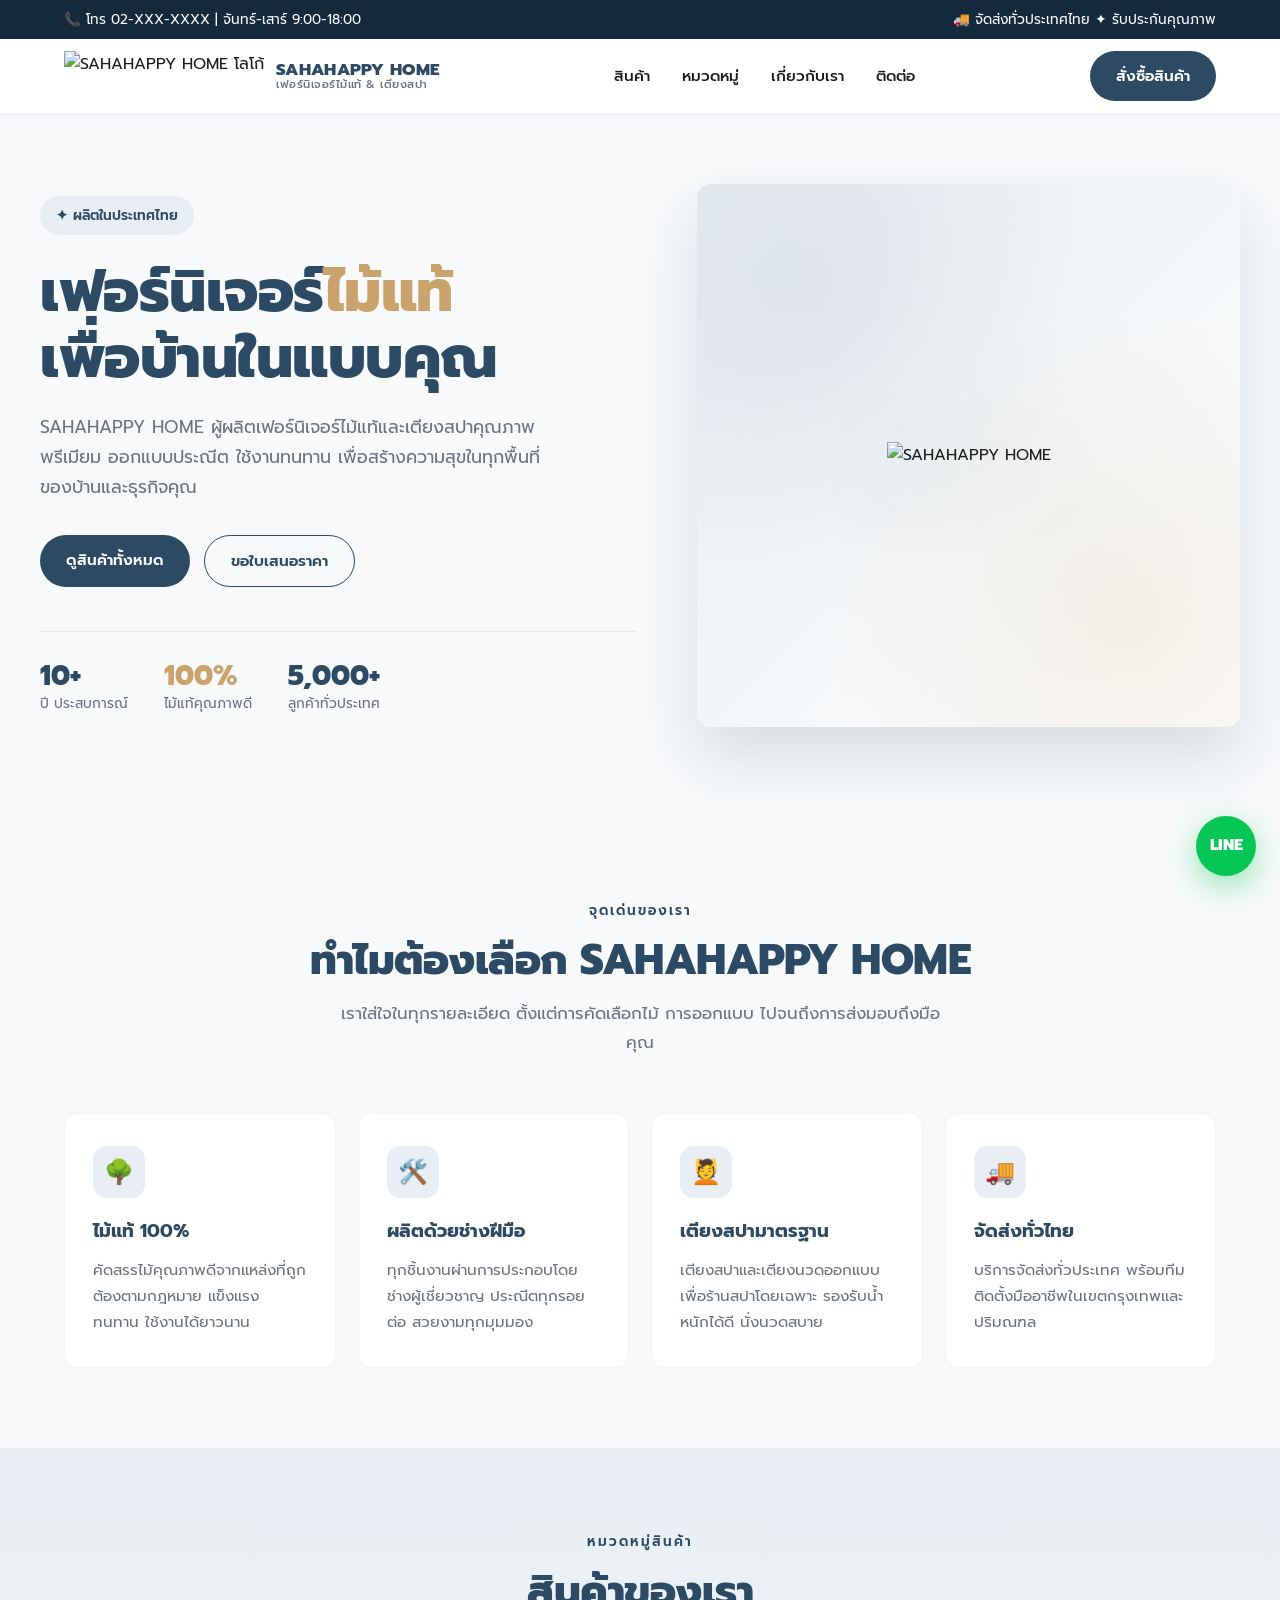
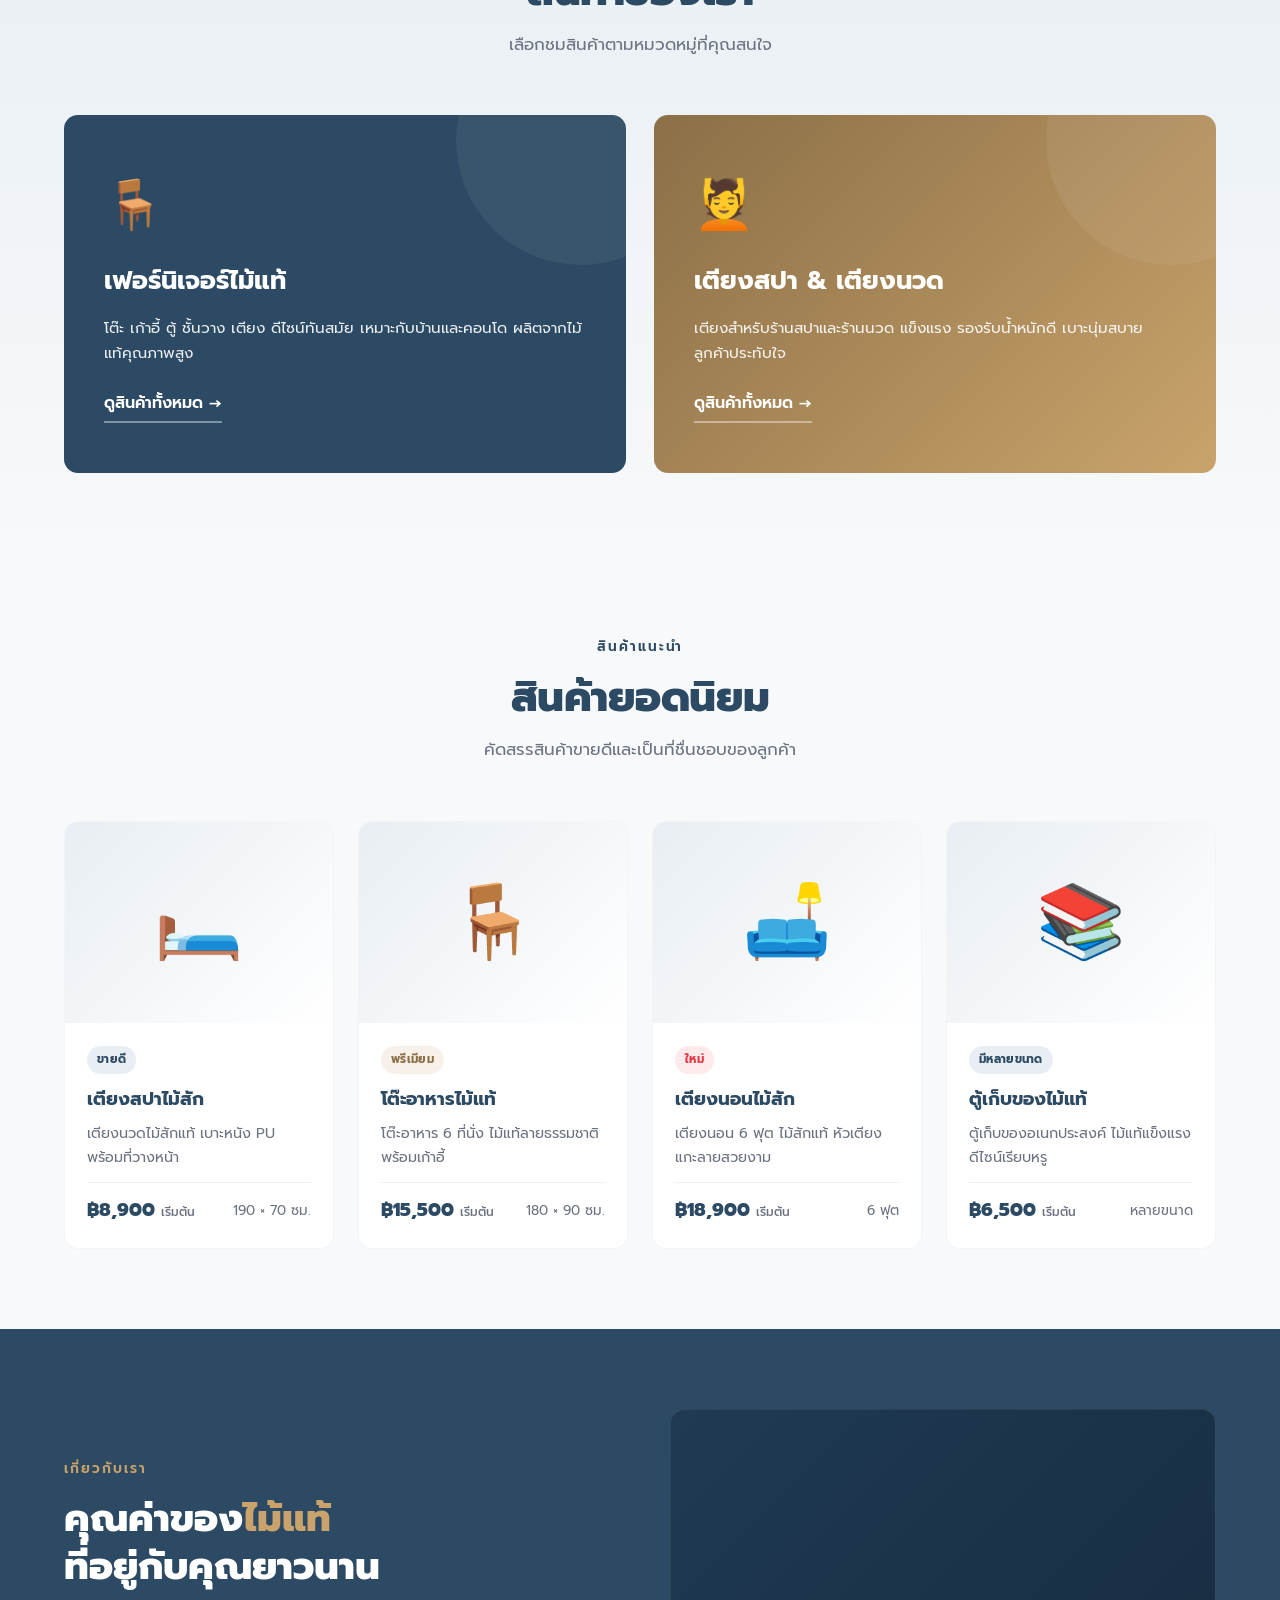
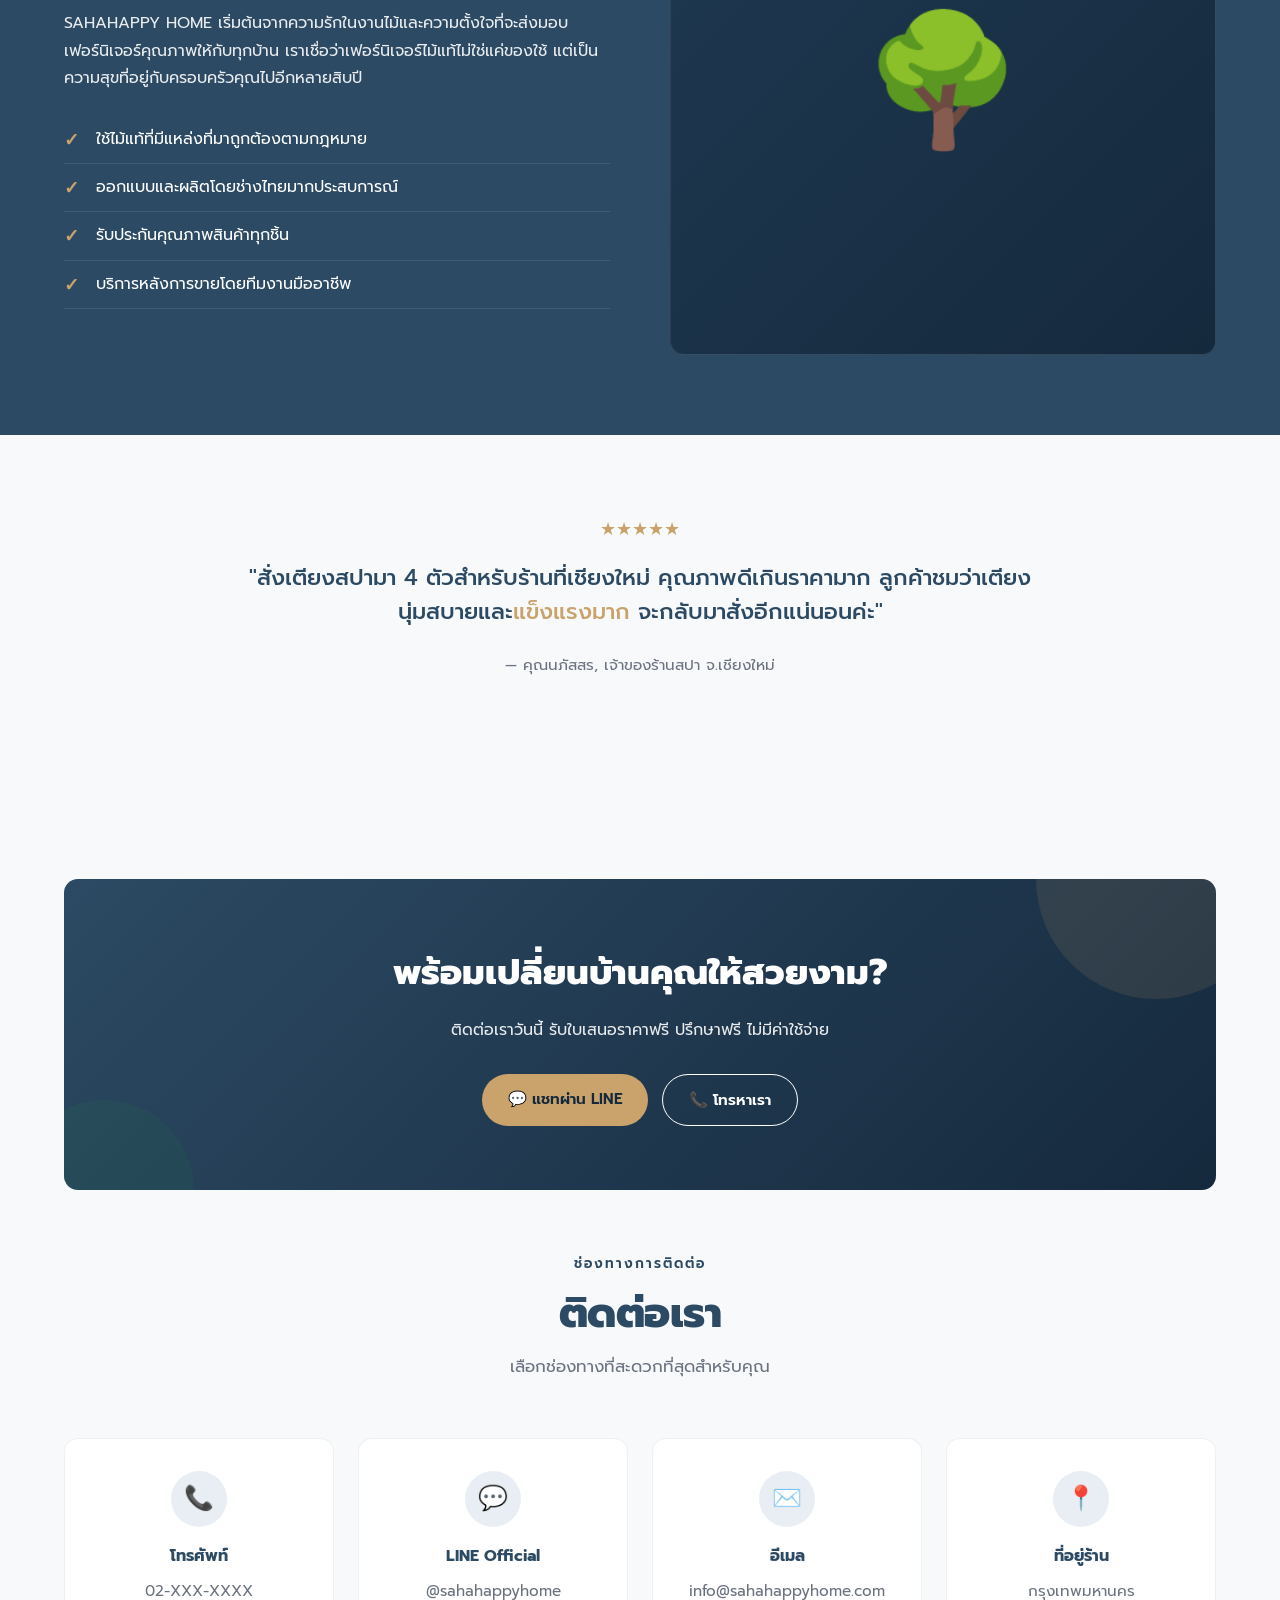
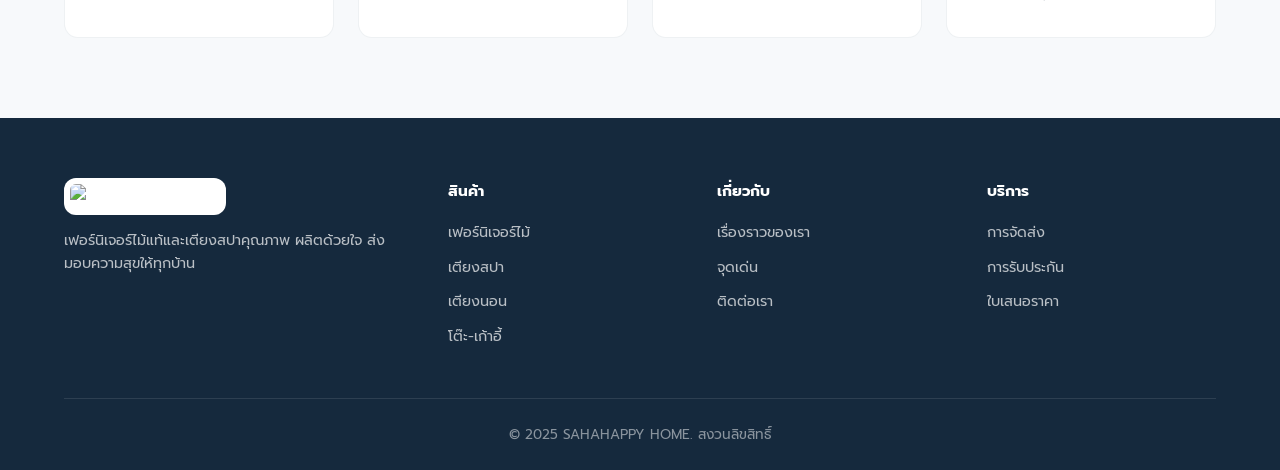
==== sahahappy-home/index.html @ a185ac7d "Add files via upload" ====
<!DOCTYPE html>
<html lang="th">

<head>
    <meta charset="UTF-8" />
    <meta name="viewport" content="width=device-width, initial-scale=1.0" />
    <meta name="description" content="SAHAHAPPY HOME - เฟอร์นิเจอร์ไม้แท้ และเตียงสปาคุณภาพสูง ผลิตในประเทศไทย" />
    <title>SAHAHAPPY HOME | เฟอร์นิเจอร์ไม้แท้ และเตียงสปา</title>
    <link rel="icon" type="image/png" href="/logo.png" />
    <link rel="preconnect" href="https://fonts.googleapis.com">
    <link rel="preconnect" href="https://fonts.gstatic.com" crossorigin>
    <link href="https://fonts.googleapis.com/css2?family=Prompt:wght@300;400;500;600;700;800&display=swap"
        rel="stylesheet">
    <style>
        :root {
            --navy: #2C4A63;
            --navy-dark: #1F3A52;
            --navy-deep: #15293D;
            --green: #1F8A3D;
            --red: #E63946;
            --bg: #F7F9FB;
            --soft-blue: #E8EEF3;
            --card: #ffffff;
            --ink: #1a1a1a;
            --muted: #6b7280;
            --gold: #C9A36B;
            --radius: 14px;
        }

        * {
            box-sizing: border-box;
            margin: 0;
            padding: 0;
        }

        html {
            scroll-behavior: smooth;
        }

        body {
            font-family: 'Prompt', -apple-system, BlinkMacSystemFont, 'Segoe UI', sans-serif;
            background: var(--bg);
            color: var(--ink);
            line-height: 1.7;
            -webkit-font-smoothing: antialiased;
        }

        .container {
            max-width: 1200px;
            margin: 0 auto;
            padding: 0 24px;
        }

        /* Top bar */
        .topbar {
            background: var(--navy-deep);
            color: #fff;
            font-size: 0.85rem;
            padding: 8px 0;
        }

        .topbar-inner {
            display: flex;
            justify-content: space-between;
            align-items: center;
            flex-wrap: wrap;
            gap: 8px;
        }

        .topbar a {
            color: #fff;
            text-decoration: none;
            opacity: 0.9;
        }

        .topbar a:hover {
            opacity: 1;
        }

        /* Navigation */
        nav {
            position: sticky;
            top: 0;
            background: rgba(255, 255, 255, 0.95);
            backdrop-filter: blur(10px);
            z-index: 100;
            padding: 12px 0;
            border-bottom: 1px solid rgba(44, 74, 99, 0.08);
            box-shadow: 0 2px 10px rgba(44, 74, 99, 0.04);
        }

        .nav-inner {
            display: flex;
            justify-content: space-between;
            align-items: center;
        }

        .logo-wrap {
            display: flex;
            align-items: center;
            gap: 12px;
        }

        .logo-wrap img {
            height: 50px;
            width: auto;
        }

        .logo-text {
            font-size: 1.05rem;
            font-weight: 800;
            letter-spacing: 0.3px;
            color: var(--navy);
            line-height: 1.1;
        }

        .logo-text small {
            display: block;
            font-size: 0.7rem;
            font-weight: 500;
            color: var(--muted);
            letter-spacing: 0.5px;
        }

        .nav-links {
            display: flex;
            gap: 32px;
            list-style: none;
        }

        .nav-links a {
            color: var(--ink);
            text-decoration: none;
            font-size: 0.95rem;
            font-weight: 500;
            transition: color 0.2s;
        }

        .nav-links a:hover {
            color: var(--navy);
        }

        .btn {
            background: var(--navy);
            color: #fff;
            padding: 12px 26px;
            border: none;
            border-radius: 50px;
            font-size: 0.95rem;
            font-weight: 600;
            cursor: pointer;
            text-decoration: none;
            display: inline-block;
            transition: transform 0.2s, background 0.2s, box-shadow 0.2s;
            font-family: inherit;
        }

        .btn:hover {
            transform: translateY(-2px);
            background: var(--navy-dark);
            box-shadow: 0 10px 20px rgba(44, 74, 99, 0.2);
        }

        .btn-line {
            background: #06C755;
        }

        .btn-line:hover {
            background: #05A647;
        }

        .btn-outline {
            background: transparent;
            color: var(--navy);
            border: 1.5px solid var(--navy);
        }

        .btn-outline:hover {
            background: var(--navy);
            color: #fff;
        }

        /* Hero */
        .hero {
            padding: 70px 0 90px;
            display: grid;
            grid-template-columns: 1.1fr 1fr;
            gap: 60px;
            align-items: center;
        }

        .badge {
            display: inline-flex;
            align-items: center;
            gap: 6px;
            background: var(--soft-blue);
            color: var(--navy);
            padding: 8px 16px;
            border-radius: 50px;
            font-size: 0.85rem;
            font-weight: 600;
            margin-bottom: 24px;
        }

        .hero-text h1 {
            font-size: clamp(2.2rem, 4.5vw, 3.6rem);
            font-weight: 800;
            line-height: 1.15;
            letter-spacing: -0.5px;
            margin-bottom: 22px;
            color: var(--navy);
        }

        .hero-text h1 em {
            font-style: normal;
            color: var(--gold);
            position: relative;
        }

        .hero-text p.lead {
            font-size: 1.1rem;
            color: var(--muted);
            margin-bottom: 32px;
            max-width: 520px;
        }

        .hero-cta {
            display: flex;
            gap: 14px;
            flex-wrap: wrap;
        }

        .hero-visual {
            position: relative;
            aspect-ratio: 1;
            background: linear-gradient(135deg, var(--soft-blue) 0%, #fff 100%);
            border-radius: var(--radius);
            overflow: hidden;
            display: flex;
            align-items: center;
            justify-content: center;
            box-shadow: 0 30px 60px rgba(44, 74, 99, 0.15);
        }

        .hero-visual::before {
            content: "";
            position: absolute;
            inset: 0;
            background:
                radial-gradient(circle at 20% 20%, rgba(44, 74, 99, 0.08), transparent 50%),
                radial-gradient(circle at 80% 80%, rgba(201, 163, 107, 0.15), transparent 50%);
        }

        .hero-visual img {
            max-width: 70%;
            height: auto;
            position: relative;
            z-index: 1;
            filter: drop-shadow(0 20px 40px rgba(44, 74, 99, 0.25));
        }

        .stats {
            display: flex;
            gap: 36px;
            margin-top: 44px;
            padding-top: 28px;
            border-top: 1px solid rgba(44, 74, 99, 0.1);
            flex-wrap: wrap;
        }

        .stat-num {
            font-size: 1.7rem;
            font-weight: 800;
            color: var(--navy);
            line-height: 1.2;
        }

        .stat-num.gold {
            color: var(--gold);
        }

        .stat-label {
            font-size: 0.85rem;
            color: var(--muted);
        }

        /* Sections */
        section {
            padding: 80px 0;
        }

        .section-header {
            text-align: center;
            margin-bottom: 56px;
        }

        .section-tag {
            display: inline-block;
            color: var(--navy);
            font-size: 0.85rem;
            font-weight: 600;
            letter-spacing: 2px;
            text-transform: uppercase;
            margin-bottom: 14px;
        }

        .section-header h2 {
            font-size: clamp(1.8rem, 3.5vw, 2.6rem);
            font-weight: 800;
            letter-spacing: -0.5px;
            margin-bottom: 14px;
            color: var(--navy);
            line-height: 1.2;
        }

        .section-header p {
            color: var(--muted);
            font-size: 1.05rem;
            max-width: 620px;
            margin: 0 auto;
        }

        /* Features */
        .features-grid {
            display: grid;
            grid-template-columns: repeat(auto-fit, minmax(240px, 1fr));
            gap: 22px;
        }

        .feature {
            background: var(--card);
            padding: 32px 28px;
            border-radius: var(--radius);
            border: 1px solid rgba(44, 74, 99, 0.06);
            transition: transform 0.3s, box-shadow 0.3s, border-color 0.3s;
        }

        .feature:hover {
            transform: translateY(-6px);
            box-shadow: 0 20px 40px rgba(44, 74, 99, 0.1);
            border-color: var(--navy);
        }

        .feature-icon {
            width: 52px;
            height: 52px;
            background: var(--soft-blue);
            color: var(--navy);
            border-radius: 14px;
            display: flex;
            align-items: center;
            justify-content: center;
            font-size: 1.5rem;
            margin-bottom: 18px;
        }

        .feature h3 {
            font-size: 1.15rem;
            margin-bottom: 10px;
            color: var(--navy);
            font-weight: 700;
        }

        .feature p {
            color: var(--muted);
            font-size: 0.95rem;
        }

        /* Categories */
        .categories {
            background: linear-gradient(180deg, var(--soft-blue) 0%, var(--bg) 100%);
        }

        .cat-grid {
            display: grid;
            grid-template-columns: 1fr 1fr;
            gap: 28px;
        }

        .cat-card {
            background: var(--navy);
            color: #fff;
            padding: 50px 40px;
            border-radius: var(--radius);
            position: relative;
            overflow: hidden;
            min-height: 320px;
            display: flex;
            flex-direction: column;
            justify-content: space-between;
            transition: transform 0.3s;
        }

        .cat-card:hover {
            transform: translateY(-6px);
        }

        .cat-card.gold {
            background: linear-gradient(135deg, #8B6F47 0%, var(--gold) 100%);
        }

        .cat-card::before {
            content: "";
            position: absolute;
            width: 250px;
            height: 250px;
            border-radius: 50%;
            top: -100px;
            right: -80px;
            background: rgba(255, 255, 255, 0.06);
        }

        .cat-icon {
            font-size: 3rem;
            margin-bottom: 12px;
            position: relative;
        }

        .cat-card h3 {
            font-size: 1.6rem;
            margin-bottom: 12px;
            position: relative;
            font-weight: 700;
        }

        .cat-card p {
            opacity: 0.9;
            margin-bottom: 24px;
            position: relative;
            font-size: 0.95rem;
        }

        .cat-link {
            display: inline-flex;
            align-items: center;
            gap: 8px;
            color: #fff;
            text-decoration: none;
            font-weight: 600;
            position: relative;
            width: fit-content;
            border-bottom: 2px solid rgba(255, 255, 255, 0.4);
            padding-bottom: 4px;
            transition: border-color 0.2s;
        }

        .cat-link:hover {
            border-color: #fff;
        }

        /* Products */
        .products-grid {
            display: grid;
            grid-template-columns: repeat(auto-fit, minmax(260px, 1fr));
            gap: 24px;
        }

        .product {
            background: var(--card);
            border-radius: var(--radius);
            overflow: hidden;
            transition: transform 0.3s, box-shadow 0.3s;
            border: 1px solid rgba(44, 74, 99, 0.06);
        }

        .product:hover {
            transform: translateY(-6px);
            box-shadow: 0 20px 40px rgba(44, 74, 99, 0.12);
        }

        .product-image {
            aspect-ratio: 4/3;
            background: linear-gradient(135deg, var(--soft-blue), #fff);
            display: flex;
            align-items: center;
            justify-content: center;
            font-size: 4.5rem;
        }

        .product-info {
            padding: 22px;
        }

        .product-tag {
            display: inline-block;
            background: var(--soft-blue);
            color: var(--navy);
            font-size: 0.72rem;
            padding: 4px 10px;
            border-radius: 20px;
            font-weight: 700;
            margin-bottom: 10px;
            letter-spacing: 0.3px;
        }

        .product-tag.gold {
            background: rgba(201, 163, 107, 0.15);
            color: #8B6F47;
        }

        .product-tag.red {
            background: rgba(230, 57, 70, 0.1);
            color: var(--red);
        }

        .product h3 {
            font-size: 1.15rem;
            margin-bottom: 6px;
            color: var(--navy);
            font-weight: 700;
        }

        .product-desc {
            color: var(--muted);
            font-size: 0.9rem;
            margin-bottom: 12px;
        }

        .product-meta {
            display: flex;
            justify-content: space-between;
            align-items: center;
            padding-top: 12px;
            border-top: 1px solid rgba(44, 74, 99, 0.08);
        }

        .product-price {
            font-weight: 800;
            font-size: 1.15rem;
            color: var(--navy);
        }

        .product-price small {
            font-size: 0.75rem;
            color: var(--muted);
            font-weight: 500;
        }

        .product-dim {
            color: var(--muted);
            font-size: 0.85rem;
        }

        /* About / Why Wood */
        .about {
            background: var(--navy);
            color: #fff;
        }

        .about-grid {
            display: grid;
            grid-template-columns: 1fr 1fr;
            gap: 60px;
            align-items: center;
        }

        .about h2 {
            color: #fff;
            font-size: clamp(1.8rem, 3.5vw, 2.4rem);
            font-weight: 800;
            margin-bottom: 20px;
            line-height: 1.25;
        }

        .about h2 em {
            font-style: normal;
            color: var(--gold);
        }

        .about p {
            opacity: 0.9;
            margin-bottom: 16px;
        }

        .about-points {
            list-style: none;
            margin-top: 24px;
        }

        .about-points li {
            padding: 10px 0;
            padding-left: 32px;
            position: relative;
            border-bottom: 1px solid rgba(255, 255, 255, 0.1);
        }

        .about-points li::before {
            content: "✓";
            position: absolute;
            left: 0;
            color: var(--gold);
            font-weight: 800;
            font-size: 1.1rem;
        }

        .about-visual {
            aspect-ratio: 1;
            background: linear-gradient(135deg, var(--navy-dark), var(--navy-deep));
            border-radius: var(--radius);
            display: flex;
            align-items: center;
            justify-content: center;
            font-size: 8rem;
            border: 1px solid rgba(255, 255, 255, 0.1);
        }

        /* Testimonial */
        .testimonial {
            text-align: center;
            max-width: 800px;
            margin: 0 auto;
        }

        .testimonial blockquote {
            font-size: 1.4rem;
            font-weight: 500;
            line-height: 1.5;
            margin-bottom: 24px;
            color: var(--navy);
        }

        .testimonial blockquote em {
            color: var(--gold);
            font-style: normal;
        }

        .testimonial cite {
            color: var(--muted);
            font-style: normal;
            font-size: 0.95rem;
        }

        .stars {
            color: var(--gold);
            margin-bottom: 16px;
            font-size: 1.1rem;
        }

        /* CTA */
        .cta-section {
            background: linear-gradient(135deg, var(--navy) 0%, var(--navy-deep) 100%);
            color: #fff;
            border-radius: var(--radius);
            padding: 64px 40px;
            text-align: center;
            margin: 40px 0;
            position: relative;
            overflow: hidden;
        }

        .cta-section::before {
            content: "";
            position: absolute;
            width: 240px;
            height: 240px;
            background: var(--gold);
            border-radius: 50%;
            top: -120px;
            right: -60px;
            opacity: 0.12;
        }

        .cta-section::after {
            content: "";
            position: absolute;
            width: 180px;
            height: 180px;
            background: var(--green);
            border-radius: 50%;
            bottom: -90px;
            left: -50px;
            opacity: 0.1;
        }

        .cta-section h2 {
            font-size: clamp(1.7rem, 3.5vw, 2.2rem);
            margin-bottom: 14px;
            position: relative;
            font-weight: 800;
        }

        .cta-section p {
            opacity: 0.9;
            margin-bottom: 30px;
            max-width: 540px;
            margin-left: auto;
            margin-right: auto;
            position: relative;
        }

        .cta-buttons {
            display: flex;
            gap: 14px;
            justify-content: center;
            flex-wrap: wrap;
            position: relative;
        }

        .cta-section .btn-gold {
            background: var(--gold);
            color: var(--navy-deep);
        }

        .cta-section .btn-gold:hover {
            background: #fff;
        }

        /* Contact */
        .contact-grid {
            display: grid;
            grid-template-columns: repeat(auto-fit, minmax(240px, 1fr));
            gap: 24px;
        }

        .contact-card {
            background: var(--card);
            padding: 32px 28px;
            border-radius: var(--radius);
            text-align: center;
            border: 1px solid rgba(44, 74, 99, 0.08);
            transition: transform 0.3s, box-shadow 0.3s;
        }

        .contact-card:hover {
            transform: translateY(-4px);
            box-shadow: 0 20px 40px rgba(44, 74, 99, 0.08);
        }

        .contact-icon {
            width: 56px;
            height: 56px;
            background: var(--soft-blue);
            color: var(--navy);
            border-radius: 50%;
            display: flex;
            align-items: center;
            justify-content: center;
            font-size: 1.5rem;
            margin: 0 auto 16px;
        }

        .contact-card h4 {
            color: var(--navy);
            margin-bottom: 8px;
            font-weight: 700;
        }

        .contact-card a {
            color: var(--muted);
            text-decoration: none;
            font-size: 0.95rem;
        }

        .contact-card a:hover {
            color: var(--navy);
        }

        /* Footer */
        footer {
            background: var(--navy-deep);
            color: rgba(255, 255, 255, 0.7);
            padding: 60px 0 24px;
            font-size: 0.9rem;
        }

        .footer-top {
            display: grid;
            grid-template-columns: 1.5fr 1fr 1fr 1fr;
            gap: 40px;
            margin-bottom: 40px;
        }

        .footer-brand img {
            height: 60px;
            margin-bottom: 14px;
            background: #fff;
            padding: 6px;
            border-radius: 12px;
        }

        .footer-brand p {
            line-height: 1.6;
        }

        .footer-col h5 {
            color: #fff;
            font-size: 0.95rem;
            margin-bottom: 16px;
            font-weight: 700;
        }

        .footer-col ul {
            list-style: none;
        }

        .footer-col li {
            margin-bottom: 10px;
        }

        .footer-col a {
            color: rgba(255, 255, 255, 0.7);
            text-decoration: none;
            transition: color 0.2s;
        }

        .footer-col a:hover {
            color: var(--gold);
        }

        .footer-bottom {
            text-align: center;
            padding-top: 24px;
            border-top: 1px solid rgba(255, 255, 255, 0.1);
            font-size: 0.85rem;
            color: rgba(255, 255, 255, 0.5);
        }

        /* Floating LINE button */
        .float-line {
            position: fixed;
            bottom: 24px;
            right: 24px;
            background: #06C755;
            color: #fff;
            width: 60px;
            height: 60px;
            border-radius: 50%;
            display: flex;
            align-items: center;
            justify-content: center;
            text-decoration: none;
            font-weight: 800;
            box-shadow: 0 10px 30px rgba(6, 199, 85, 0.4);
            z-index: 99;
            transition: transform 0.2s;
        }

        .float-line:hover {
            transform: scale(1.1);
        }

        /* Responsive */
        @media (max-width: 900px) {

            .hero,
            .about-grid,
            .footer-top {
                grid-template-columns: 1fr;
                gap: 40px;
            }

            .cat-grid {
                grid-template-columns: 1fr;
            }
        }

        @media (max-width: 768px) {
            .hero {
                padding: 40px 0 60px;
            }

            .nav-links {
                display: none;
            }

            .stats {
                gap: 24px;
            }

            section {
                padding: 60px 0;
            }

            .logo-text {
                font-size: 0.95rem;
            }

            .logo-text small {
                display: none;
            }

            .topbar-inner {
                justify-content: center;
            }

            .topbar .topbar-right {
                display: none;
            }
        }
    </style>
</head>

<body>

    <div class="topbar">
        <div class="container topbar-inner">
            <div>📞 โทร 02-XXX-XXXX | จันทร์-เสาร์ 9:00-18:00</div>
            <div class="topbar-right">🚚 จัดส่งทั่วประเทศไทย ✦ รับประกันคุณภาพ</div>
        </div>
    </div>

    <nav>
        <div class="container nav-inner">
            <div class="logo-wrap">
                <img src="/logo.png" alt="SAHAHAPPY HOME โลโก้" />
                <div class="logo-text">
                    SAHAHAPPY HOME
                    <small>เฟอร์นิเจอร์ไม้แท้ &amp; เตียงสปา</small>
                </div>
            </div>
            <ul class="nav-links">
                <li><a href="#products">สินค้า</a></li>
                <li><a href="#categories">หมวดหมู่</a></li>
                <li><a href="#about">เกี่ยวกับเรา</a></li>
                <li><a href="#contact">ติดต่อ</a></li>
            </ul>
            <a href="#contact" class="btn">สั่งซื้อสินค้า</a>
        </div>
    </nav>

    <header class="hero container">
        <div class="hero-text">
            <span class="badge">✦ ผลิตในประเทศไทย</span>
            <h1>เฟอร์นิเจอร์<em>ไม้แท้</em><br>เพื่อบ้านในแบบคุณ</h1>
            <p class="lead">SAHAHAPPY HOME ผู้ผลิตเฟอร์นิเจอร์ไม้แท้และเตียงสปาคุณภาพพรีเมียม ออกแบบประณีต ใช้งานทนทาน
                เพื่อสร้างความสุขในทุกพื้นที่ของบ้านและธุรกิจคุณ</p>
            <div class="hero-cta">
                <a href="#products" class="btn">ดูสินค้าทั้งหมด</a>
                <a href="#contact" class="btn btn-outline">ขอใบเสนอราคา</a>
            </div>
            <div class="stats">
                <div>
                    <div class="stat-num">10+</div>
                    <div class="stat-label">ปี ประสบการณ์</div>
                </div>
                <div>
                    <div class="stat-num gold">100%</div>
                    <div class="stat-label">ไม้แท้คุณภาพดี</div>
                </div>
                <div>
                    <div class="stat-num">5,000+</div>
                    <div class="stat-label">ลูกค้าทั่วประเทศ</div>
                </div>
            </div>
        </div>
        <div class="hero-visual">
            <img src="/logo.png" alt="SAHAHAPPY HOME" />
        </div>
    </header>

    <section id="features">
        <div class="container">
            <div class="section-header">
                <span class="section-tag">จุดเด่นของเรา</span>
                <h2>ทำไมต้องเลือก SAHAHAPPY HOME</h2>
                <p>เราใส่ใจในทุกรายละเอียด ตั้งแต่การคัดเลือกไม้ การออกแบบ ไปจนถึงการส่งมอบถึงมือคุณ</p>
            </div>
            <div class="features-grid">
                <div class="feature">
                    <div class="feature-icon">🌳</div>
                    <h3>ไม้แท้ 100%</h3>
                    <p>คัดสรรไม้คุณภาพดีจากแหล่งที่ถูกต้องตามกฎหมาย แข็งแรง ทนทาน ใช้งานได้ยาวนาน</p>
                </div>
                <div class="feature">
                    <div class="feature-icon">🛠️</div>
                    <h3>ผลิตด้วยช่างฝีมือ</h3>
                    <p>ทุกชิ้นงานผ่านการประกอบโดยช่างผู้เชี่ยวชาญ ประณีตทุกรอยต่อ สวยงามทุกมุมมอง</p>
                </div>
                <div class="feature">
                    <div class="feature-icon">💆</div>
                    <h3>เตียงสปามาตรฐาน</h3>
                    <p>เตียงสปาและเตียงนวดออกแบบเพื่อร้านสปาโดยเฉพาะ รองรับน้ำหนักได้ดี นั่งนวดสบาย</p>
                </div>
                <div class="feature">
                    <div class="feature-icon">🚚</div>
                    <h3>จัดส่งทั่วไทย</h3>
                    <p>บริการจัดส่งทั่วประเทศ พร้อมทีมติดตั้งมืออาชีพในเขตกรุงเทพและปริมณฑล</p>
                </div>
            </div>
        </div>
    </section>

    <section id="categories" class="categories">
        <div class="container">
            <div class="section-header">
                <span class="section-tag">หมวดหมู่สินค้า</span>
                <h2>สินค้าของเรา</h2>
                <p>เลือกชมสินค้าตามหมวดหมู่ที่คุณสนใจ</p>
            </div>
            <div class="cat-grid">
                <div class="cat-card">
                    <div>
                        <div class="cat-icon">🪑</div>
                        <h3>เฟอร์นิเจอร์ไม้แท้</h3>
                        <p>โต๊ะ เก้าอี้ ตู้ ชั้นวาง เตียง ดีไซน์ทันสมัย เหมาะกับบ้านและคอนโด ผลิตจากไม้แท้คุณภาพสูง</p>
                    </div>
                    <a href="#products" class="cat-link">ดูสินค้าทั้งหมด →</a>
                </div>
                <div class="cat-card gold">
                    <div>
                        <div class="cat-icon">💆</div>
                        <h3>เตียงสปา &amp; เตียงนวด</h3>
                        <p>เตียงสำหรับร้านสปาและร้านนวด แข็งแรง รองรับน้ำหนักดี เบาะนุ่มสบาย ลูกค้าประทับใจ</p>
                    </div>
                    <a href="#products" class="cat-link">ดูสินค้าทั้งหมด →</a>
                </div>
            </div>
        </div>
    </section>

    <section id="products">
        <div class="container">
            <div class="section-header">
                <span class="section-tag">สินค้าแนะนำ</span>
                <h2>สินค้ายอดนิยม</h2>
                <p>คัดสรรสินค้าขายดีและเป็นที่ชื่นชอบของลูกค้า</p>
            </div>
            <div class="products-grid">
                <div class="product">
                    <div class="product-image">🛏️</div>
                    <div class="product-info">
                        <span class="product-tag">ขายดี</span>
                        <h3>เตียงสปาไม้สัก</h3>
                        <p class="product-desc">เตียงนวดไม้สักแท้ เบาะหนัง PU พร้อมที่วางหน้า</p>
                        <div class="product-meta">
                            <span class="product-price">฿8,900 <small>เริ่มต้น</small></span>
                            <span class="product-dim">190 × 70 ซม.</span>
                        </div>
                    </div>
                </div>
                <div class="product">
                    <div class="product-image">🪑</div>
                    <div class="product-info">
                        <span class="product-tag gold">พรีเมียม</span>
                        <h3>โต๊ะอาหารไม้แท้</h3>
                        <p class="product-desc">โต๊ะอาหาร 6 ที่นั่ง ไม้แท้ลายธรรมชาติ พร้อมเก้าอี้</p>
                        <div class="product-meta">
                            <span class="product-price">฿15,500 <small>เริ่มต้น</small></span>
                            <span class="product-dim">180 × 90 ซม.</span>
                        </div>
                    </div>
                </div>
                <div class="product">
                    <div class="product-image">🛋️</div>
                    <div class="product-info">
                        <span class="product-tag red">ใหม่</span>
                        <h3>เตียงนอนไม้สัก</h3>
                        <p class="product-desc">เตียงนอน 6 ฟุต ไม้สักแท้ หัวเตียงแกะลายสวยงาม</p>
                        <div class="product-meta">
                            <span class="product-price">฿18,900 <small>เริ่มต้น</small></span>
                            <span class="product-dim">6 ฟุต</span>
                        </div>
                    </div>
                </div>
                <div class="product">
                    <div class="product-image">📚</div>
                    <div class="product-info">
                        <span class="product-tag">มีหลายขนาด</span>
                        <h3>ตู้เก็บของไม้แท้</h3>
                        <p class="product-desc">ตู้เก็บของอเนกประสงค์ ไม้แท้แข็งแรง ดีไซน์เรียบหรู</p>
                        <div class="product-meta">
                            <span class="product-price">฿6,500 <small>เริ่มต้น</small></span>
                            <span class="product-dim">หลายขนาด</span>
                        </div>
                    </div>
                </div>
            </div>
        </div>
    </section>

    <section id="about" class="about">
        <div class="container">
            <div class="about-grid">
                <div>
                    <span class="section-tag" style="color: var(--gold);">เกี่ยวกับเรา</span>
                    <h2>คุณค่าของ<em>ไม้แท้</em><br>ที่อยู่กับคุณยาวนาน</h2>
                    <p>SAHAHAPPY HOME เริ่มต้นจากความรักในงานไม้และความตั้งใจที่จะส่งมอบเฟอร์นิเจอร์คุณภาพให้กับทุกบ้าน
                        เราเชื่อว่าเฟอร์นิเจอร์ไม้แท้ไม่ใช่แค่ของใช้ แต่เป็นความสุขที่อยู่กับครอบครัวคุณไปอีกหลายสิบปี
                    </p>
                    <ul class="about-points">
                        <li>ใช้ไม้แท้ที่มีแหล่งที่มาถูกต้องตามกฎหมาย</li>
                        <li>ออกแบบและผลิตโดยช่างไทยมากประสบการณ์</li>
                        <li>รับประกันคุณภาพสินค้าทุกชิ้น</li>
                        <li>บริการหลังการขายโดยทีมงานมืออาชีพ</li>
                    </ul>
                </div>
                <div class="about-visual">🌳</div>
            </div>
        </div>
    </section>

    <section>
        <div class="container">
            <div class="testimonial">
                <div class="stars">★★★★★</div>
                <blockquote>
                    "สั่งเตียงสปามา 4 ตัวสำหรับร้านที่เชียงใหม่ คุณภาพดีเกินราคามาก
                    ลูกค้าชมว่าเตียงนุ่มสบายและ<em>แข็งแรงมาก</em> จะกลับมาสั่งอีกแน่นอนค่ะ"
                </blockquote>
                <cite>— คุณนภัสสร, เจ้าของร้านสปา จ.เชียงใหม่</cite>
            </div>
        </div>
    </section>

    <section id="contact">
        <div class="container">
            <div class="cta-section">
                <h2>พร้อมเปลี่ยนบ้านคุณให้สวยงาม?</h2>
                <p>ติดต่อเราวันนี้ รับใบเสนอราคาฟรี ปรึกษาฟรี ไม่มีค่าใช้จ่าย</p>
                <div class="cta-buttons">
                    <a href="https://line.me/" class="btn btn-gold">💬 แชทผ่าน LINE</a>
                    <a href="tel:02XXXXXXX" class="btn btn-outline" style="color:#fff; border-color:#fff;">📞
                        โทรหาเรา</a>
                </div>
            </div>

            <div class="section-header" style="margin-top: 60px;">
                <span class="section-tag">ช่องทางการติดต่อ</span>
                <h2>ติดต่อเรา</h2>
                <p>เลือกช่องทางที่สะดวกที่สุดสำหรับคุณ</p>
            </div>

            <div class="contact-grid">
                <div class="contact-card">
                    <div class="contact-icon">📞</div>
                    <h4>โทรศัพท์</h4>
                    <a href="tel:02XXXXXXX">02-XXX-XXXX</a>
                </div>
                <div class="contact-card">
                    <div class="contact-icon">💬</div>
                    <h4>LINE Official</h4>
                    <a href="#">@sahahappyhome</a>
                </div>
                <div class="contact-card">
                    <div class="contact-icon">✉️</div>
                    <h4>อีเมล</h4>
                    <a href="mailto:info@sahahappyhome.com">info@sahahappyhome.com</a>
                </div>
                <div class="contact-card">
                    <div class="contact-icon">📍</div>
                    <h4>ที่อยู่ร้าน</h4>
                    <a href="#">กรุงเทพมหานคร</a>
                </div>
            </div>
        </div>
    </section>

    <footer>
        <div class="container">
            <div class="footer-top">
                <div class="footer-brand">
                    <img src="/logo.png" alt="SAHAHAPPY HOME" />
                    <p>เฟอร์นิเจอร์ไม้แท้และเตียงสปาคุณภาพ ผลิตด้วยใจ ส่งมอบความสุขให้ทุกบ้าน</p>
                </div>
                <div class="footer-col">
                    <h5>สินค้า</h5>
                    <ul>
                        <li><a href="#products">เฟอร์นิเจอร์ไม้</a></li>
                        <li><a href="#products">เตียงสปา</a></li>
                        <li><a href="#products">เตียงนอน</a></li>
                        <li><a href="#products">โต๊ะ-เก้าอี้</a></li>
                    </ul>
                </div>
                <div class="footer-col">
                    <h5>เกี่ยวกับ</h5>
                    <ul>
                        <li><a href="#about">เรื่องราวของเรา</a></li>
                        <li><a href="#features">จุดเด่น</a></li>
                        <li><a href="#contact">ติดต่อเรา</a></li>
                    </ul>
                </div>
                <div class="footer-col">
                    <h5>บริการ</h5>
                    <ul>
                        <li><a href="#">การจัดส่ง</a></li>
                        <li><a href="#">การรับประกัน</a></li>
                        <li><a href="#">ใบเสนอราคา</a></li>
                    </ul>
                </div>
            </div>
            <div class="footer-bottom">
                © 2025 SAHAHAPPY HOME. สงวนลิขสิทธิ์
            </div>
        </div>
    </footer>

    <a href="https://line.me/" class="float-line" title="แชท LINE">LINE</a>

</body>

</html>
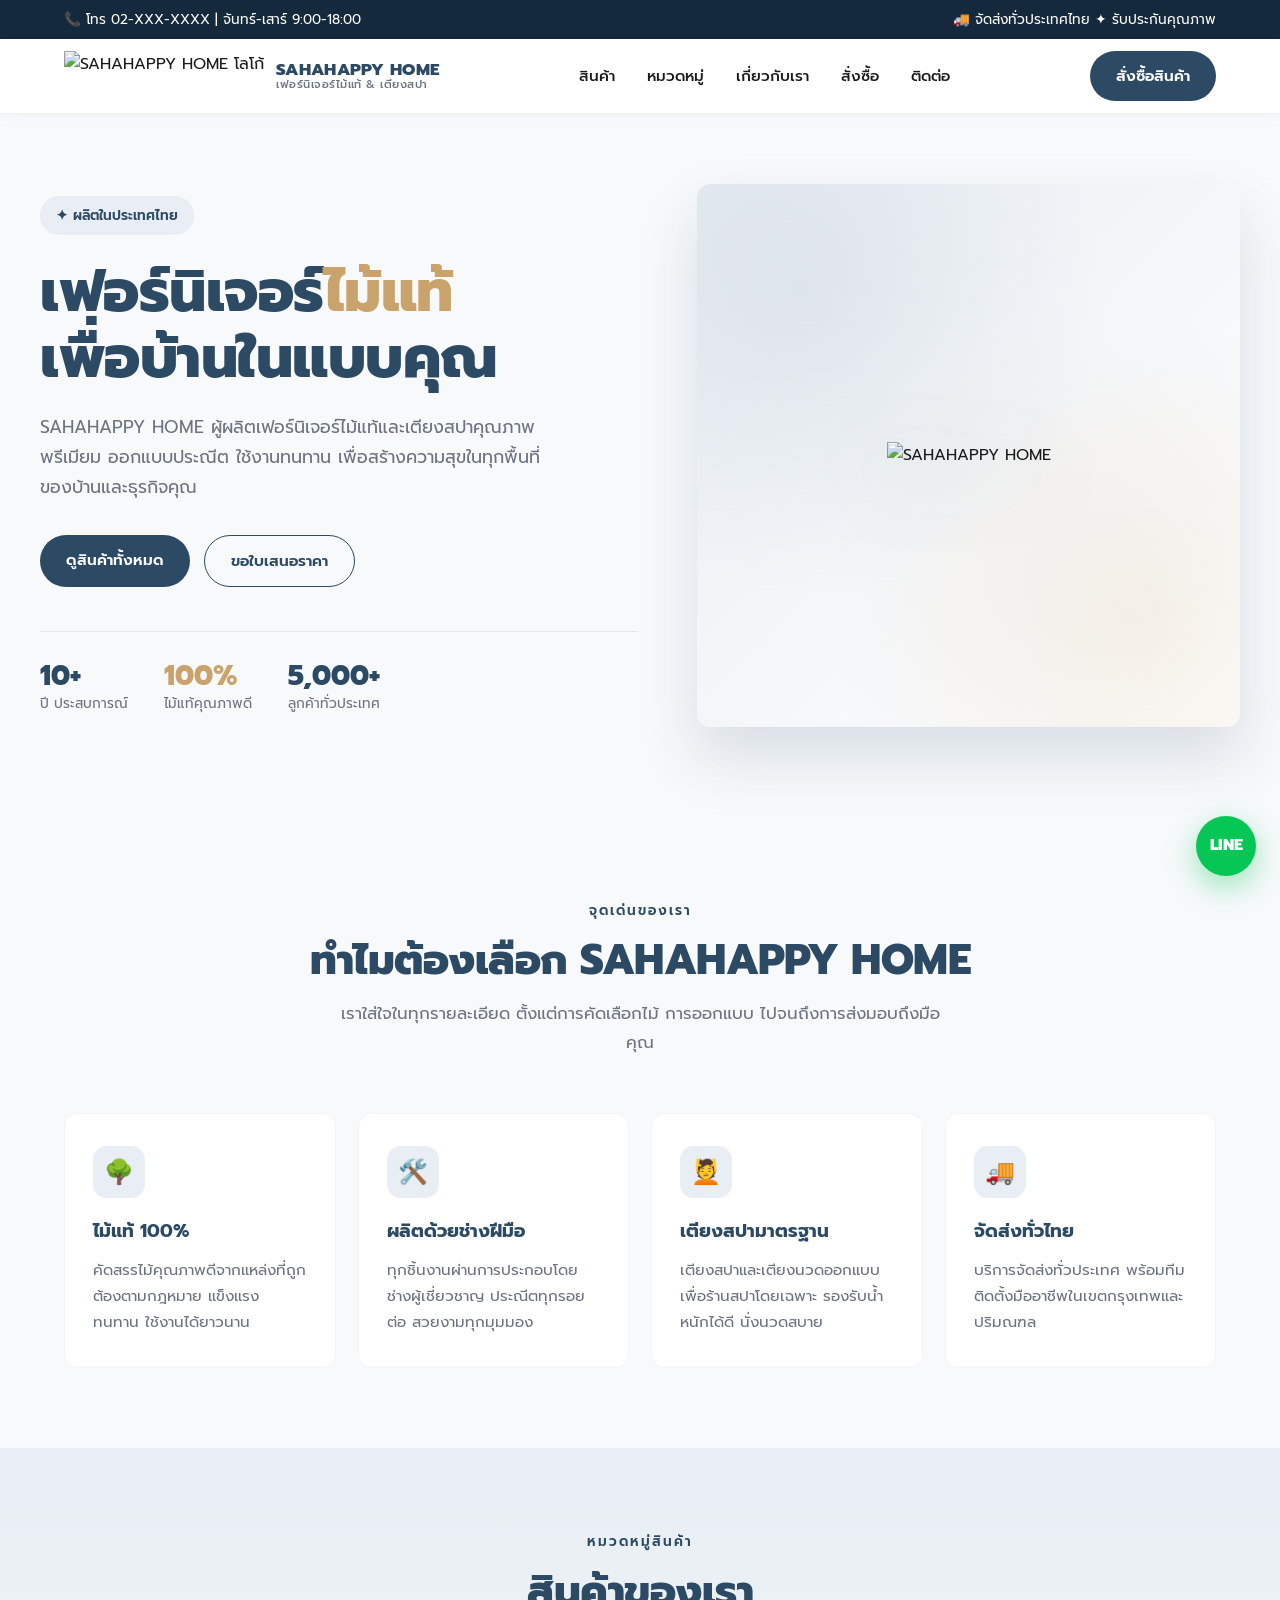
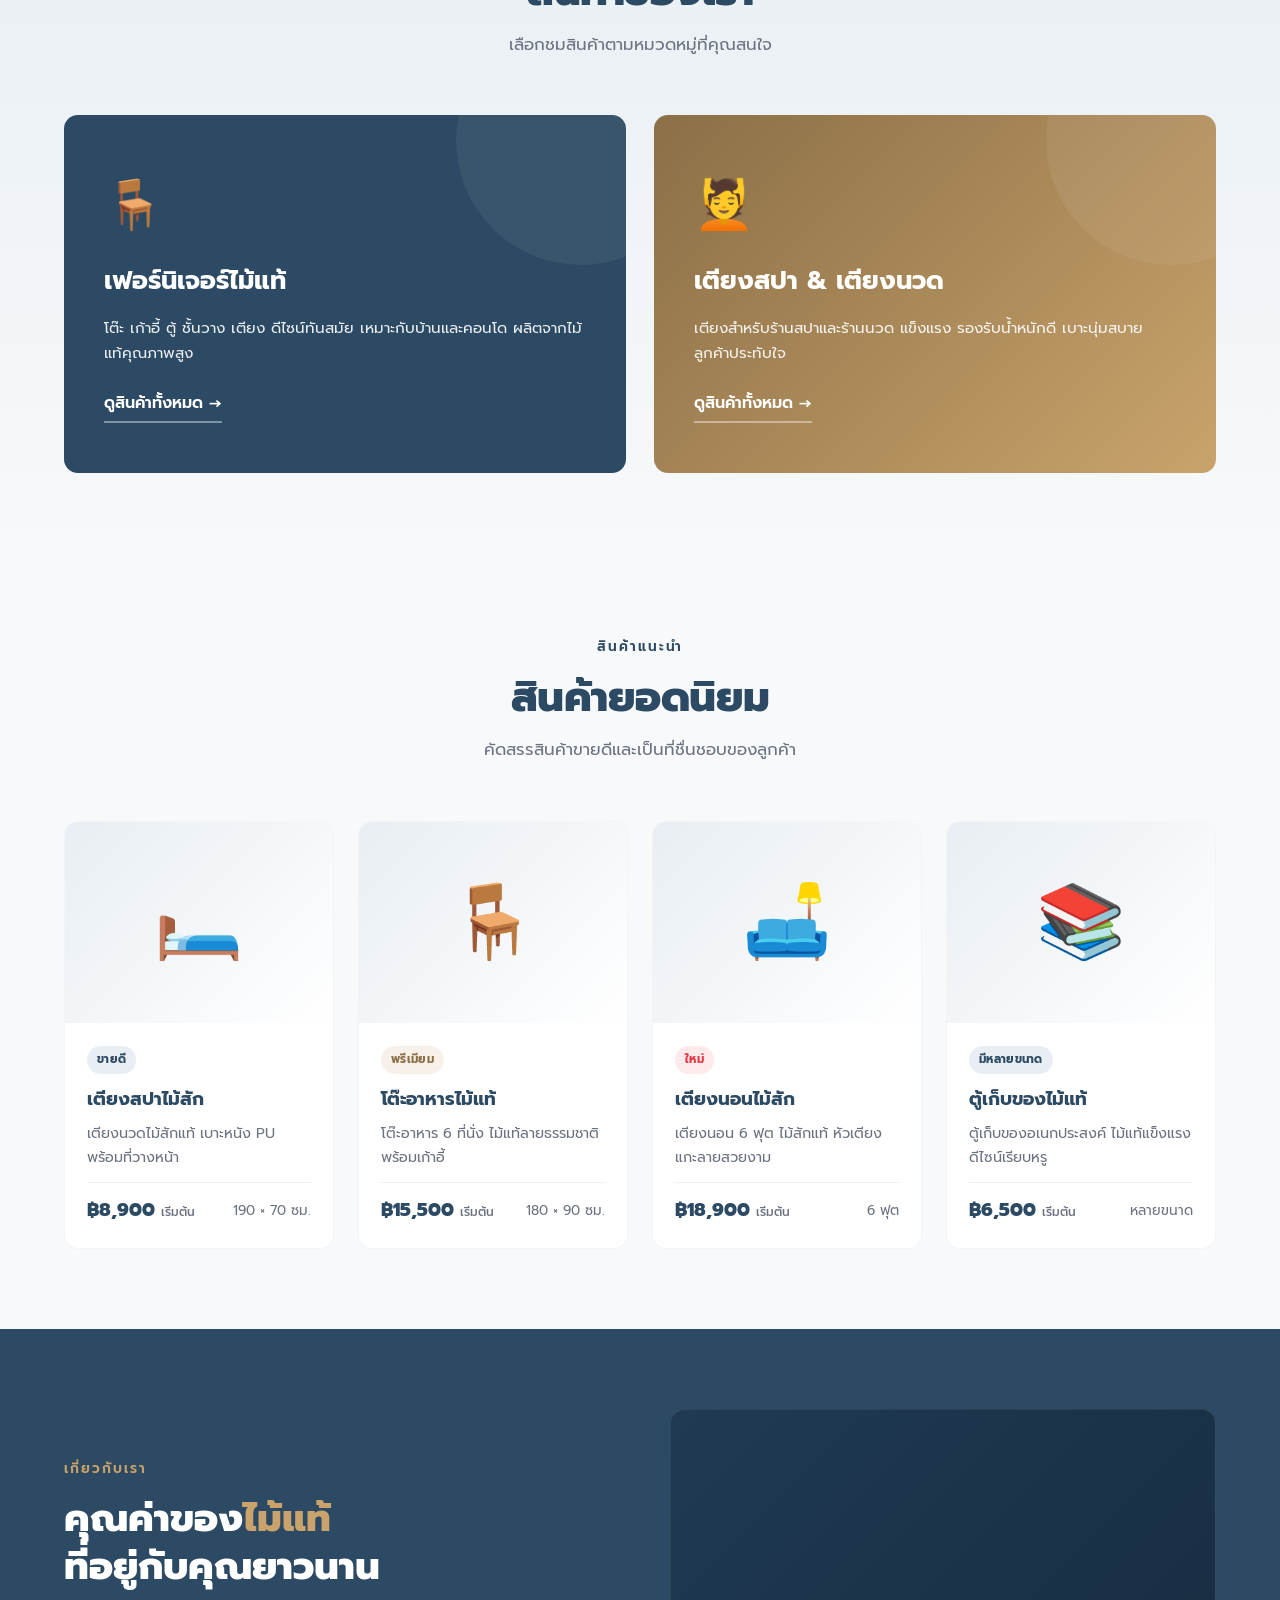
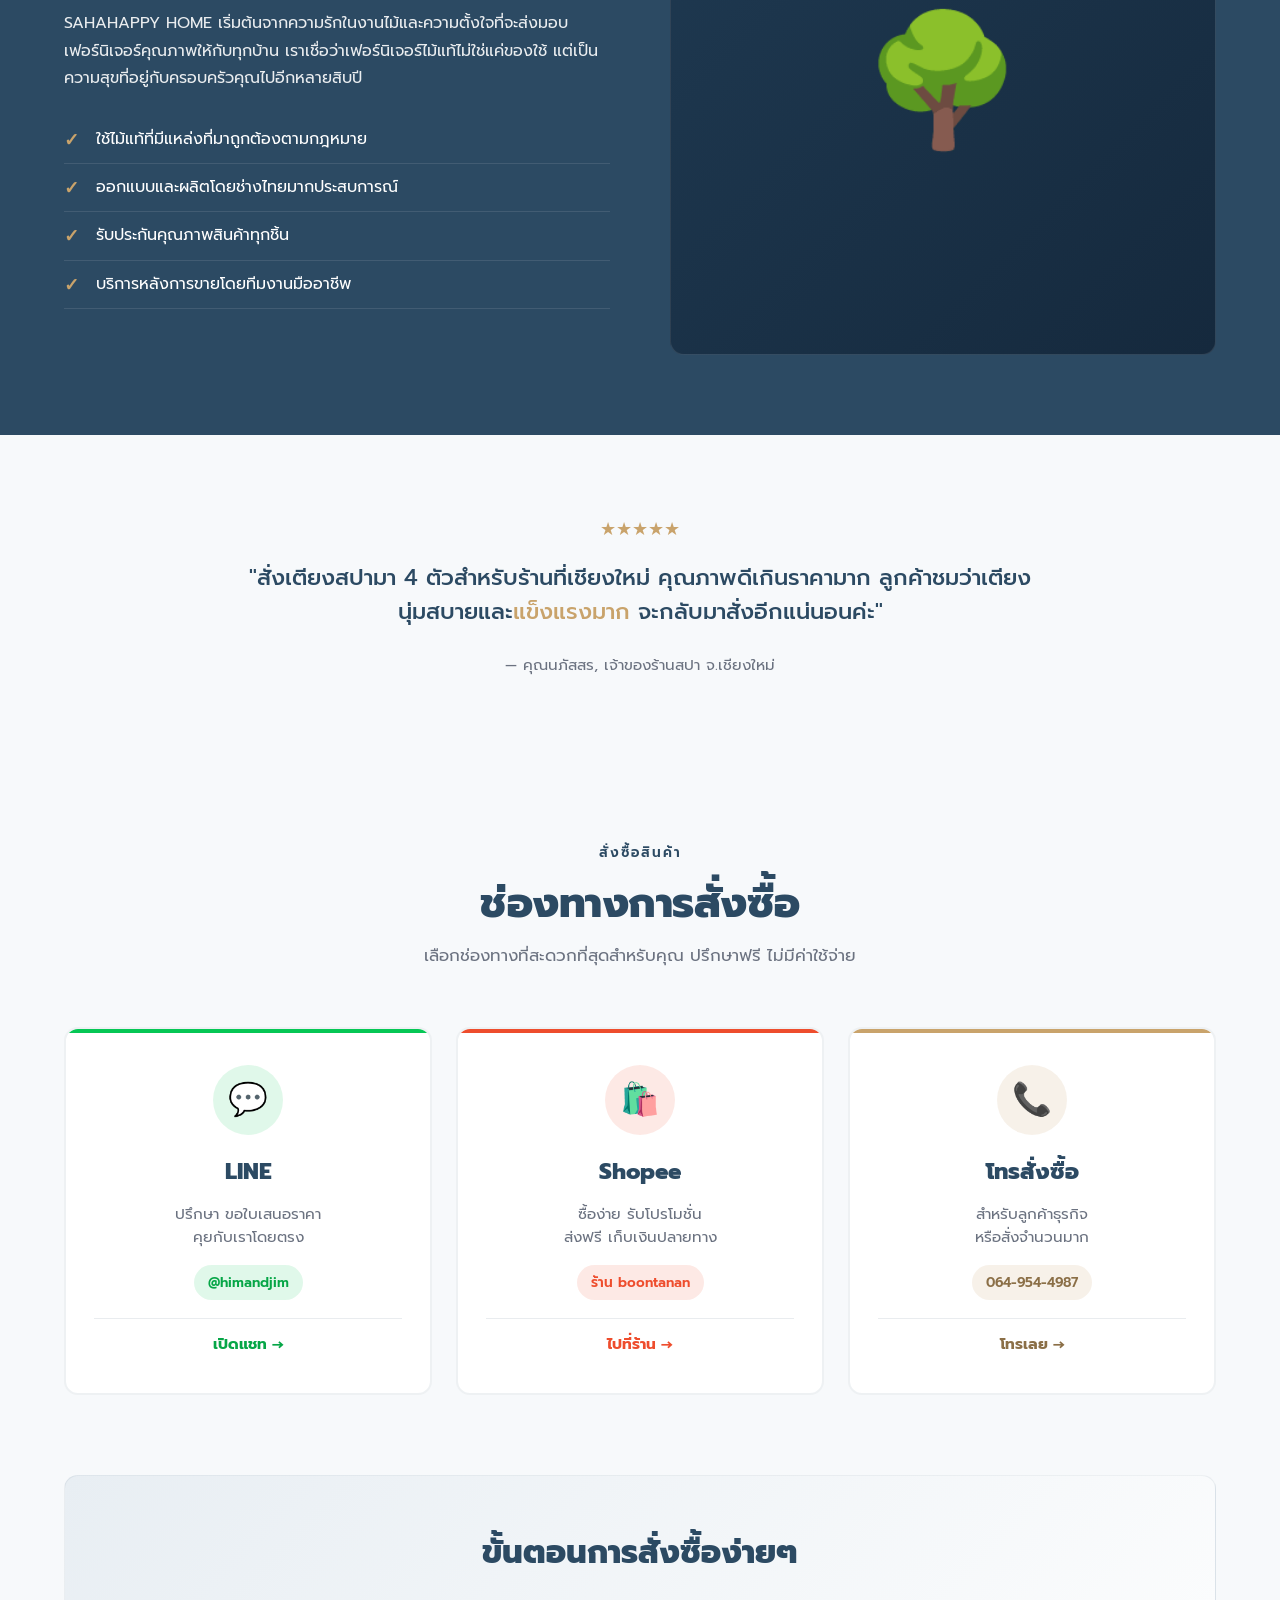
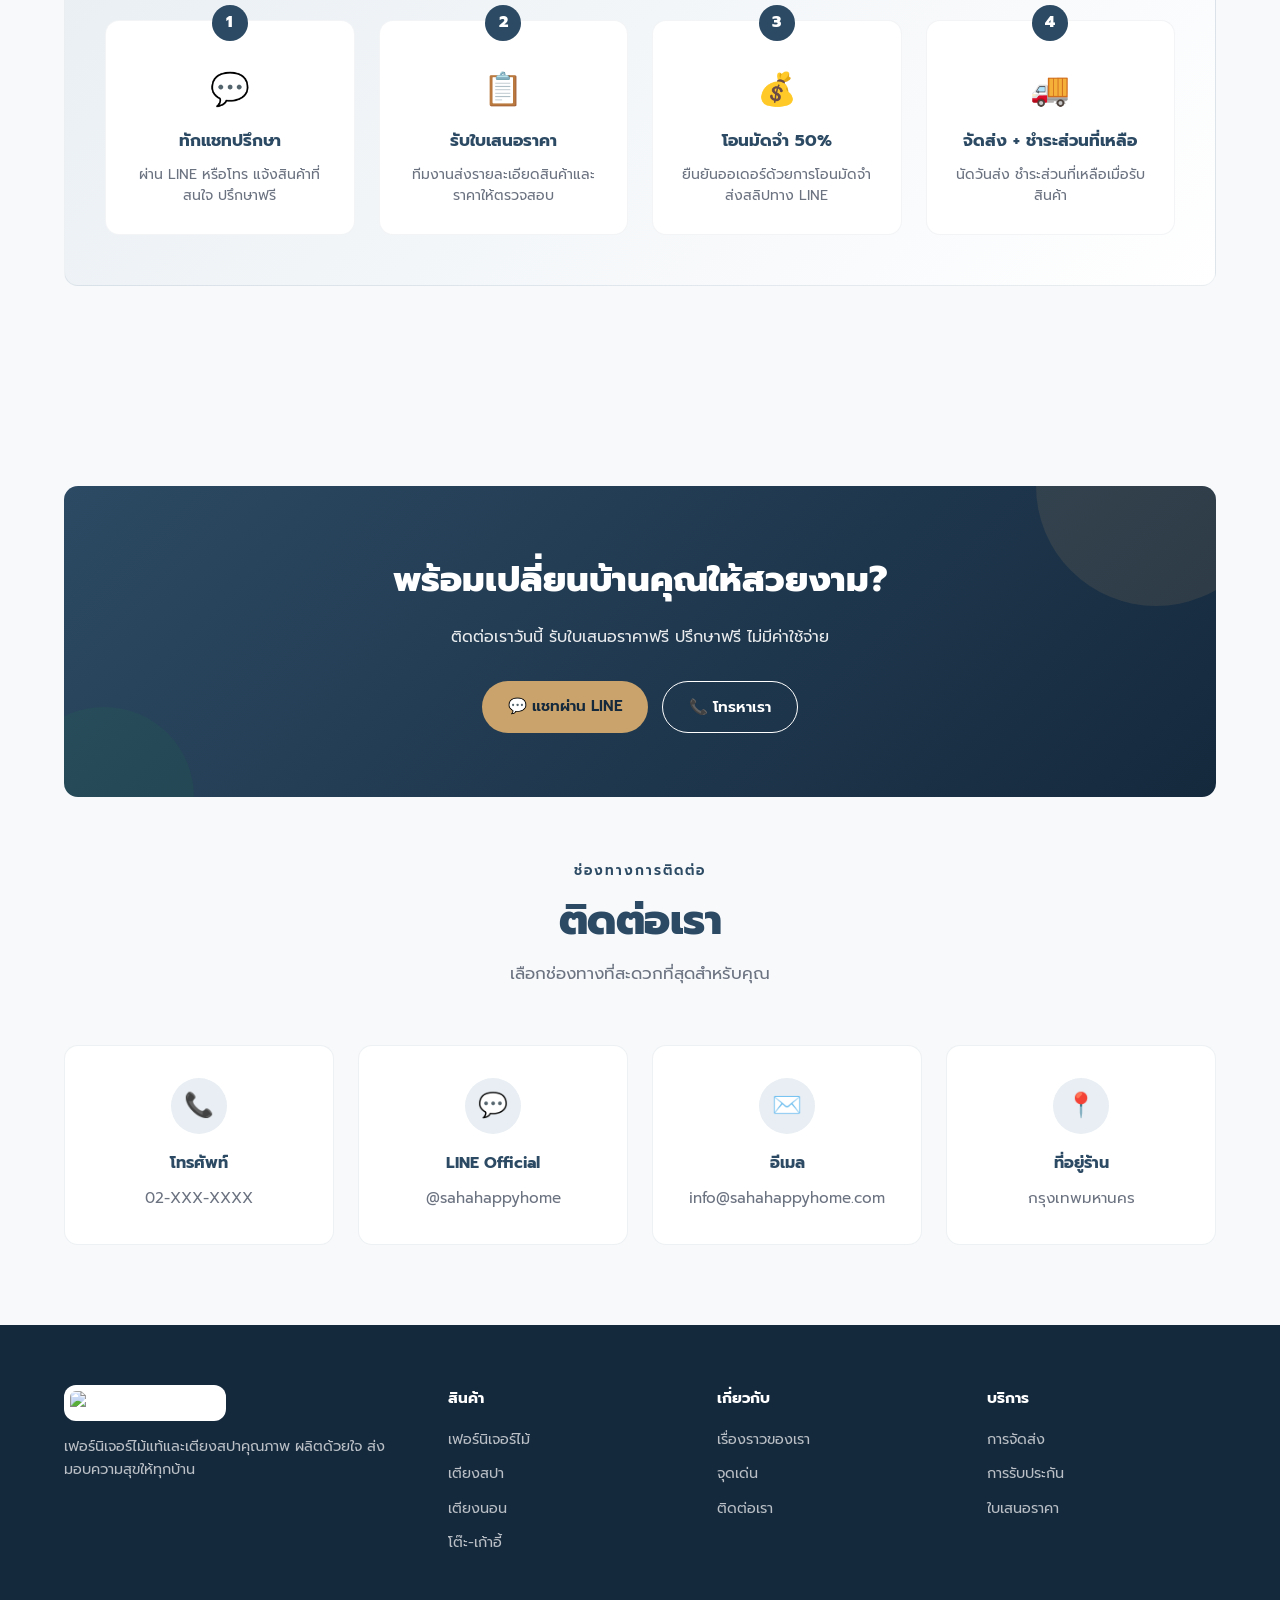
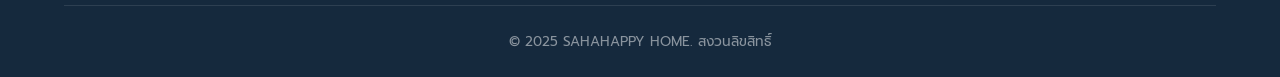
==== commit 26bb8cf4: "Update shopee.html" ====
--- a/sahahappy-home/index.html
+++ b/sahahappy-home/index.html
@@ -705,6 +705,234 @@
             background: #fff;
         }
 
+        /* Order Channels */
+        .order-grid {
+            display: grid;
+            grid-template-columns: repeat(auto-fit, minmax(260px, 1fr));
+            gap: 24px;
+            margin-bottom: 80px;
+        }
+
+        .order-card {
+            background: var(--card);
+            padding: 36px 28px;
+            border-radius: var(--radius);
+            text-decoration: none;
+            color: var(--ink);
+            text-align: center;
+            border: 2px solid rgba(44, 74, 99, 0.08);
+            transition: transform 0.3s, box-shadow 0.3s, border-color 0.3s;
+            display: flex;
+            flex-direction: column;
+            align-items: center;
+            position: relative;
+            overflow: hidden;
+        }
+
+        .order-card::before {
+            content: "";
+            position: absolute;
+            top: 0;
+            left: 0;
+            right: 0;
+            height: 4px;
+            background: var(--navy);
+        }
+
+        .order-card.line::before {
+            background: #06C755;
+        }
+
+        .order-card.shopee::before {
+            background: #EE4D2D;
+        }
+
+        .order-card.phone::before {
+            background: var(--gold);
+        }
+
+        .order-card:hover {
+            transform: translateY(-8px);
+            box-shadow: 0 25px 50px rgba(44, 74, 99, 0.15);
+            border-color: var(--navy);
+        }
+
+        .order-card.line:hover {
+            border-color: #06C755;
+        }
+
+        .order-card.shopee:hover {
+            border-color: #EE4D2D;
+        }
+
+        .order-card.phone:hover {
+            border-color: var(--gold);
+        }
+
+        .order-icon {
+            width: 70px;
+            height: 70px;
+            background: var(--soft-blue);
+            border-radius: 50%;
+            display: flex;
+            align-items: center;
+            justify-content: center;
+            font-size: 2rem;
+            margin-bottom: 18px;
+        }
+
+        .order-card.line .order-icon {
+            background: rgba(6, 199, 85, 0.12);
+        }
+
+        .order-card.shopee .order-icon {
+            background: rgba(238, 77, 45, 0.12);
+        }
+
+        .order-card.phone .order-icon {
+            background: rgba(201, 163, 107, 0.15);
+        }
+
+        .order-card h3 {
+            font-size: 1.4rem;
+            margin-bottom: 12px;
+            color: var(--navy);
+            font-weight: 800;
+        }
+
+        .order-card p {
+            color: var(--muted);
+            font-size: 0.95rem;
+            margin-bottom: 16px;
+            line-height: 1.5;
+        }
+
+        .order-id {
+            display: inline-block;
+            background: var(--soft-blue);
+            color: var(--navy);
+            padding: 6px 14px;
+            border-radius: 50px;
+            font-size: 0.85rem;
+            font-weight: 600;
+            margin-bottom: 18px;
+        }
+
+        .order-card.line .order-id {
+            background: rgba(6, 199, 85, 0.12);
+            color: #06A647;
+        }
+
+        .order-card.shopee .order-id {
+            background: rgba(238, 77, 45, 0.12);
+            color: #EE4D2D;
+        }
+
+        .order-card.phone .order-id {
+            background: rgba(201, 163, 107, 0.15);
+            color: #8B6F47;
+        }
+
+        .order-btn {
+            margin-top: auto;
+            color: var(--navy);
+            font-weight: 700;
+            font-size: 0.95rem;
+            padding-top: 12px;
+            border-top: 1px solid rgba(44, 74, 99, 0.1);
+            width: 100%;
+            transition: color 0.2s;
+        }
+
+        .order-card.line .order-btn {
+            color: #06A647;
+        }
+
+        .order-card.shopee .order-btn {
+            color: #EE4D2D;
+        }
+
+        .order-card.phone .order-btn {
+            color: #8B6F47;
+        }
+
+        /* How to Order */
+        .how-to-order {
+            background: linear-gradient(135deg, var(--soft-blue) 0%, #fff 100%);
+            padding: 50px 40px;
+            border-radius: var(--radius);
+            border: 1px solid rgba(44, 74, 99, 0.08);
+        }
+
+        .how-title {
+            text-align: center;
+            color: var(--navy);
+            font-size: clamp(1.5rem, 3vw, 2rem);
+            font-weight: 800;
+            margin-bottom: 40px;
+        }
+
+        .steps-grid {
+            display: grid;
+            grid-template-columns: repeat(auto-fit, minmax(220px, 1fr));
+            gap: 24px;
+        }
+
+        .step {
+            background: #fff;
+            padding: 28px 22px;
+            border-radius: var(--radius);
+            text-align: center;
+            position: relative;
+            border: 1px solid rgba(44, 74, 99, 0.06);
+            transition: transform 0.3s;
+        }
+
+        .step:hover {
+            transform: translateY(-4px);
+        }
+
+        .step-num {
+            position: absolute;
+            top: -16px;
+            left: 50%;
+            transform: translateX(-50%);
+            width: 36px;
+            height: 36px;
+            background: var(--navy);
+            color: #fff;
+            border-radius: 50%;
+            display: flex;
+            align-items: center;
+            justify-content: center;
+            font-weight: 800;
+            font-size: 1rem;
+        }
+
+        .step-icon {
+            font-size: 2rem;
+            margin: 14px 0 10px;
+        }
+
+        .step h4 {
+            color: var(--navy);
+            font-size: 1.05rem;
+            font-weight: 700;
+            margin-bottom: 8px;
+        }
+
+        .step p {
+            color: var(--muted);
+            font-size: 0.88rem;
+            line-height: 1.5;
+        }
+
+        @media (max-width: 768px) {
+            .how-to-order {
+                padding: 32px 20px;
+            }
+        }
+
         /* Contact */
         .contact-grid {
             display: grid;
@@ -912,9 +1140,10 @@
                 <li><a href="#products">สินค้า</a></li>
                 <li><a href="#categories">หมวดหมู่</a></li>
                 <li><a href="#about">เกี่ยวกับเรา</a></li>
+                <li><a href="#order">สั่งซื้อ</a></li>
                 <li><a href="#contact">ติดต่อ</a></li>
             </ul>
-            <a href="#contact" class="btn">สั่งซื้อสินค้า</a>
+            <a href="#order" class="btn">สั่งซื้อสินค้า</a>
         </div>
     </nav>
 
@@ -1102,6 +1331,75 @@
         </div>
     </section>
 
+    <!-- ===== ORDER CHANNELS SECTION ===== -->
+    <section id="order">
+        <div class="container">
+            <div class="section-header">
+                <span class="section-tag">สั่งซื้อสินค้า</span>
+                <h2>ช่องทางการสั่งซื้อ</h2>
+                <p>เลือกช่องทางที่สะดวกที่สุดสำหรับคุณ ปรึกษาฟรี ไม่มีค่าใช้จ่าย</p>
+            </div>
+
+            <div class="order-grid">
+                <a href="https://line.me/ti/p/~himandjim" target="_blank" class="order-card line">
+                    <div class="order-icon">💬</div>
+                    <h3>LINE</h3>
+                    <p>ปรึกษา ขอใบเสนอราคา<br>คุยกับเราโดยตรง</p>
+                    <span class="order-id">@himandjim</span>
+                    <span class="order-btn">เปิดแชท →</span>
+                </a>
+
+                <a href="https://shopee.co.th/boontanan?entryPoint=ShopBySearch&searchKeyword=sahahappyhome"
+                    target="_blank" class="order-card shopee">
+                    <div class="order-icon">🛍️</div>
+                    <h3>Shopee</h3>
+                    <p>ซื้อง่าย รับโปรโมชั่น<br>ส่งฟรี เก็บเงินปลายทาง</p>
+                    <span class="order-id">ร้าน boontanan</span>
+                    <span class="order-btn">ไปที่ร้าน →</span>
+                </a>
+
+                <a href="tel:0649544987" class="order-card phone">
+                    <div class="order-icon">📞</div>
+                    <h3>โทรสั่งซื้อ</h3>
+                    <p>สำหรับลูกค้าธุรกิจ<br>หรือสั่งจำนวนมาก</p>
+                    <span class="order-id">064-954-4987</span>
+                    <span class="order-btn">โทรเลย →</span>
+                </a>
+            </div>
+
+            <!-- วิธีการสั่งซื้อ 4 ขั้น -->
+            <div class="how-to-order">
+                <h3 class="how-title">ขั้นตอนการสั่งซื้อง่ายๆ</h3>
+                <div class="steps-grid">
+                    <div class="step">
+                        <div class="step-num">1</div>
+                        <div class="step-icon">💬</div>
+                        <h4>ทักแชทปรึกษา</h4>
+                        <p>ผ่าน LINE หรือโทร แจ้งสินค้าที่สนใจ ปรึกษาฟรี</p>
+                    </div>
+                    <div class="step">
+                        <div class="step-num">2</div>
+                        <div class="step-icon">📋</div>
+                        <h4>รับใบเสนอราคา</h4>
+                        <p>ทีมงานส่งรายละเอียดสินค้าและราคาให้ตรวจสอบ</p>
+                    </div>
+                    <div class="step">
+                        <div class="step-num">3</div>
+                        <div class="step-icon">💰</div>
+                        <h4>โอนมัดจำ 50%</h4>
+                        <p>ยืนยันออเดอร์ด้วยการโอนมัดจำ ส่งสลิปทาง LINE</p>
+                    </div>
+                    <div class="step">
+                        <div class="step-num">4</div>
+                        <div class="step-icon">🚚</div>
+                        <h4>จัดส่ง + ชำระส่วนที่เหลือ</h4>
+                        <p>นัดวันส่ง ชำระส่วนที่เหลือเมื่อรับสินค้า</p>
+                    </div>
+                </div>
+            </div>
+        </div>
+    </section>
+
     <section id="contact">
         <div class="container">
             <div class="cta-section">
@@ -1188,4 +1486,4 @@
 
 </body>
 
-</html>+</html>
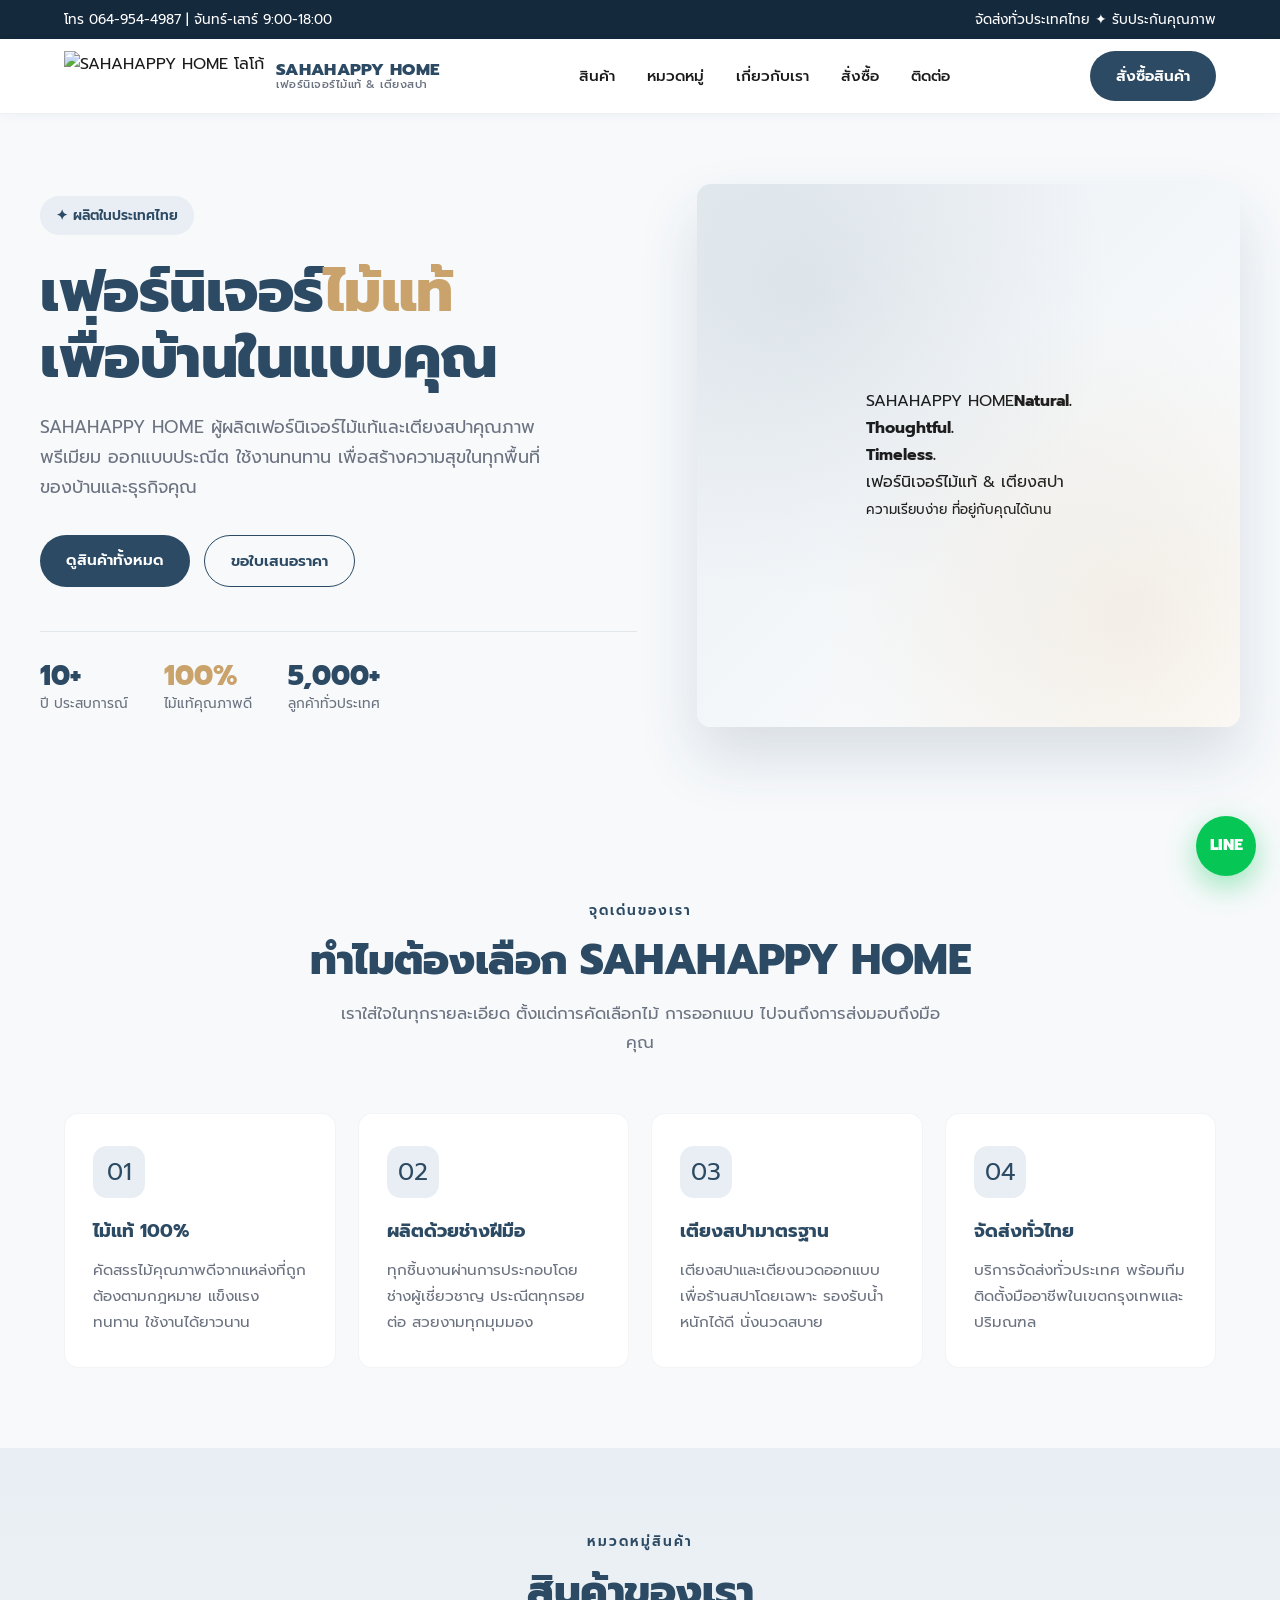
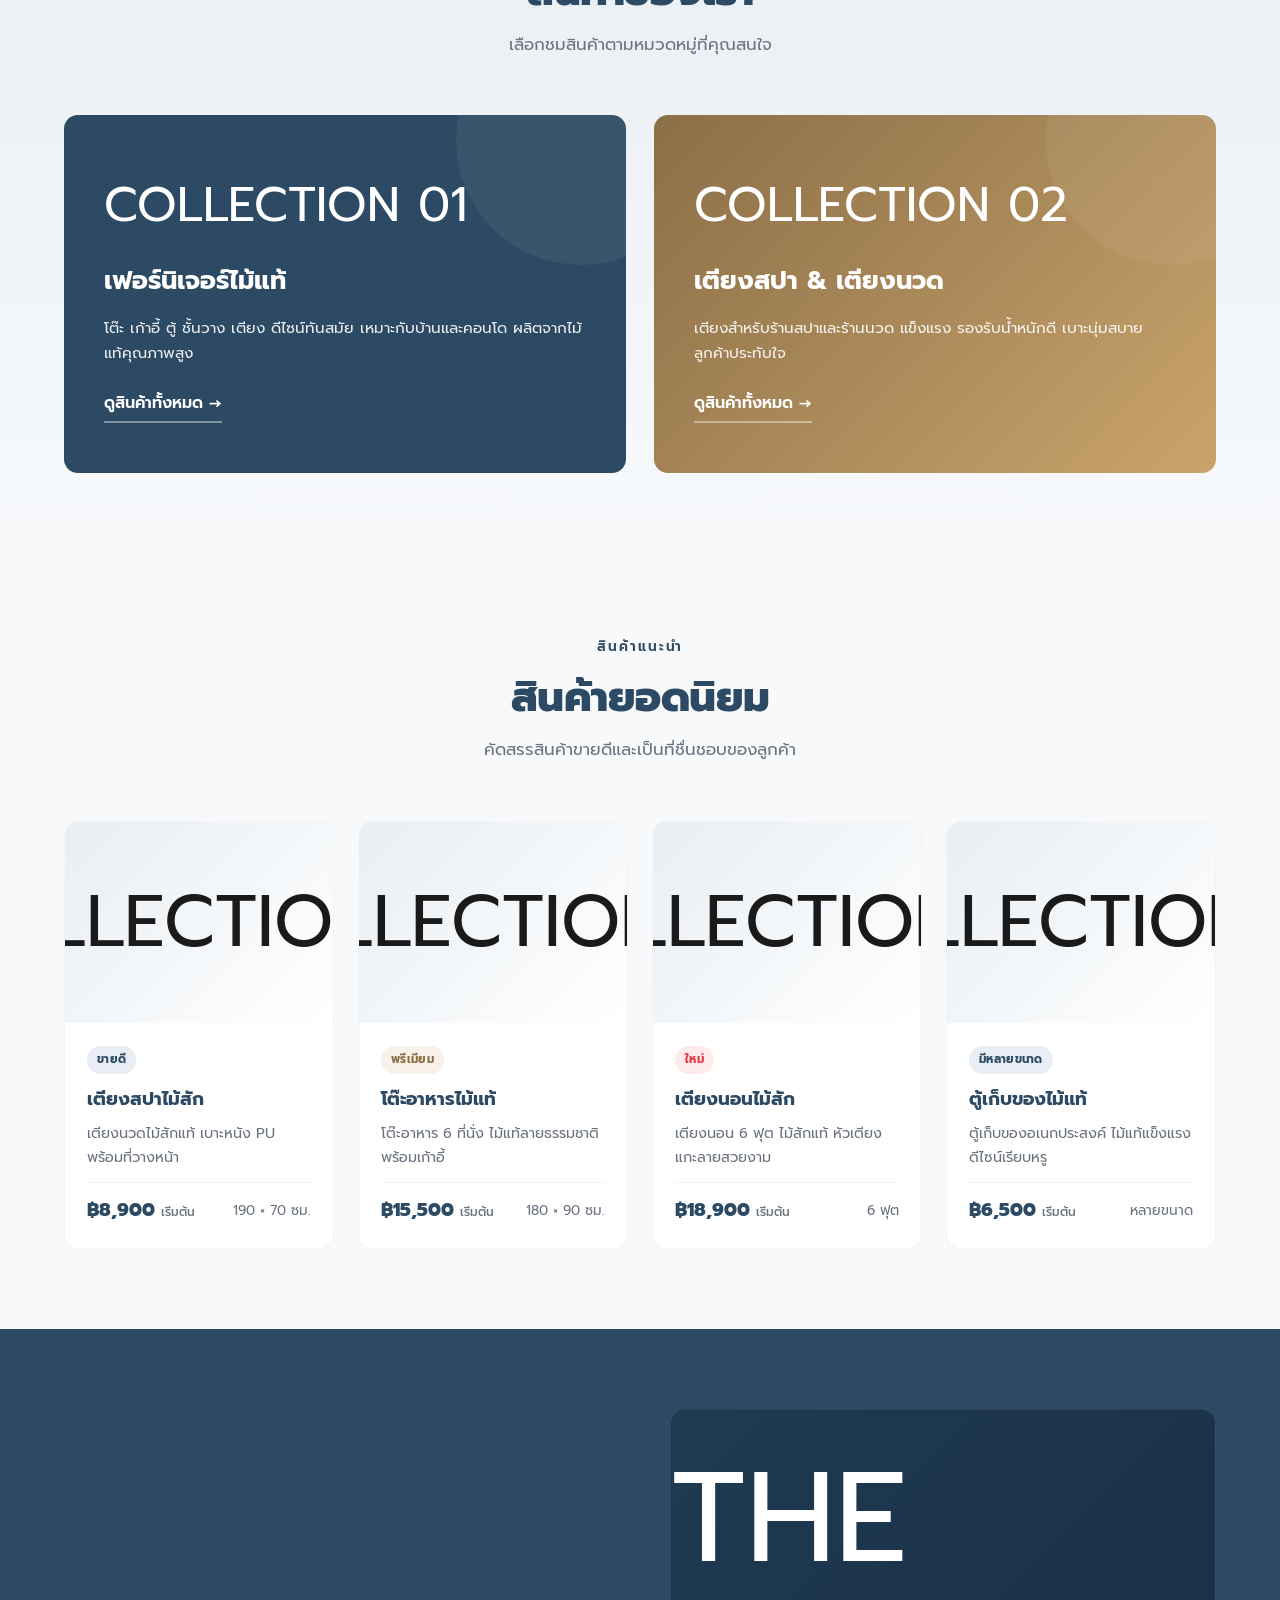
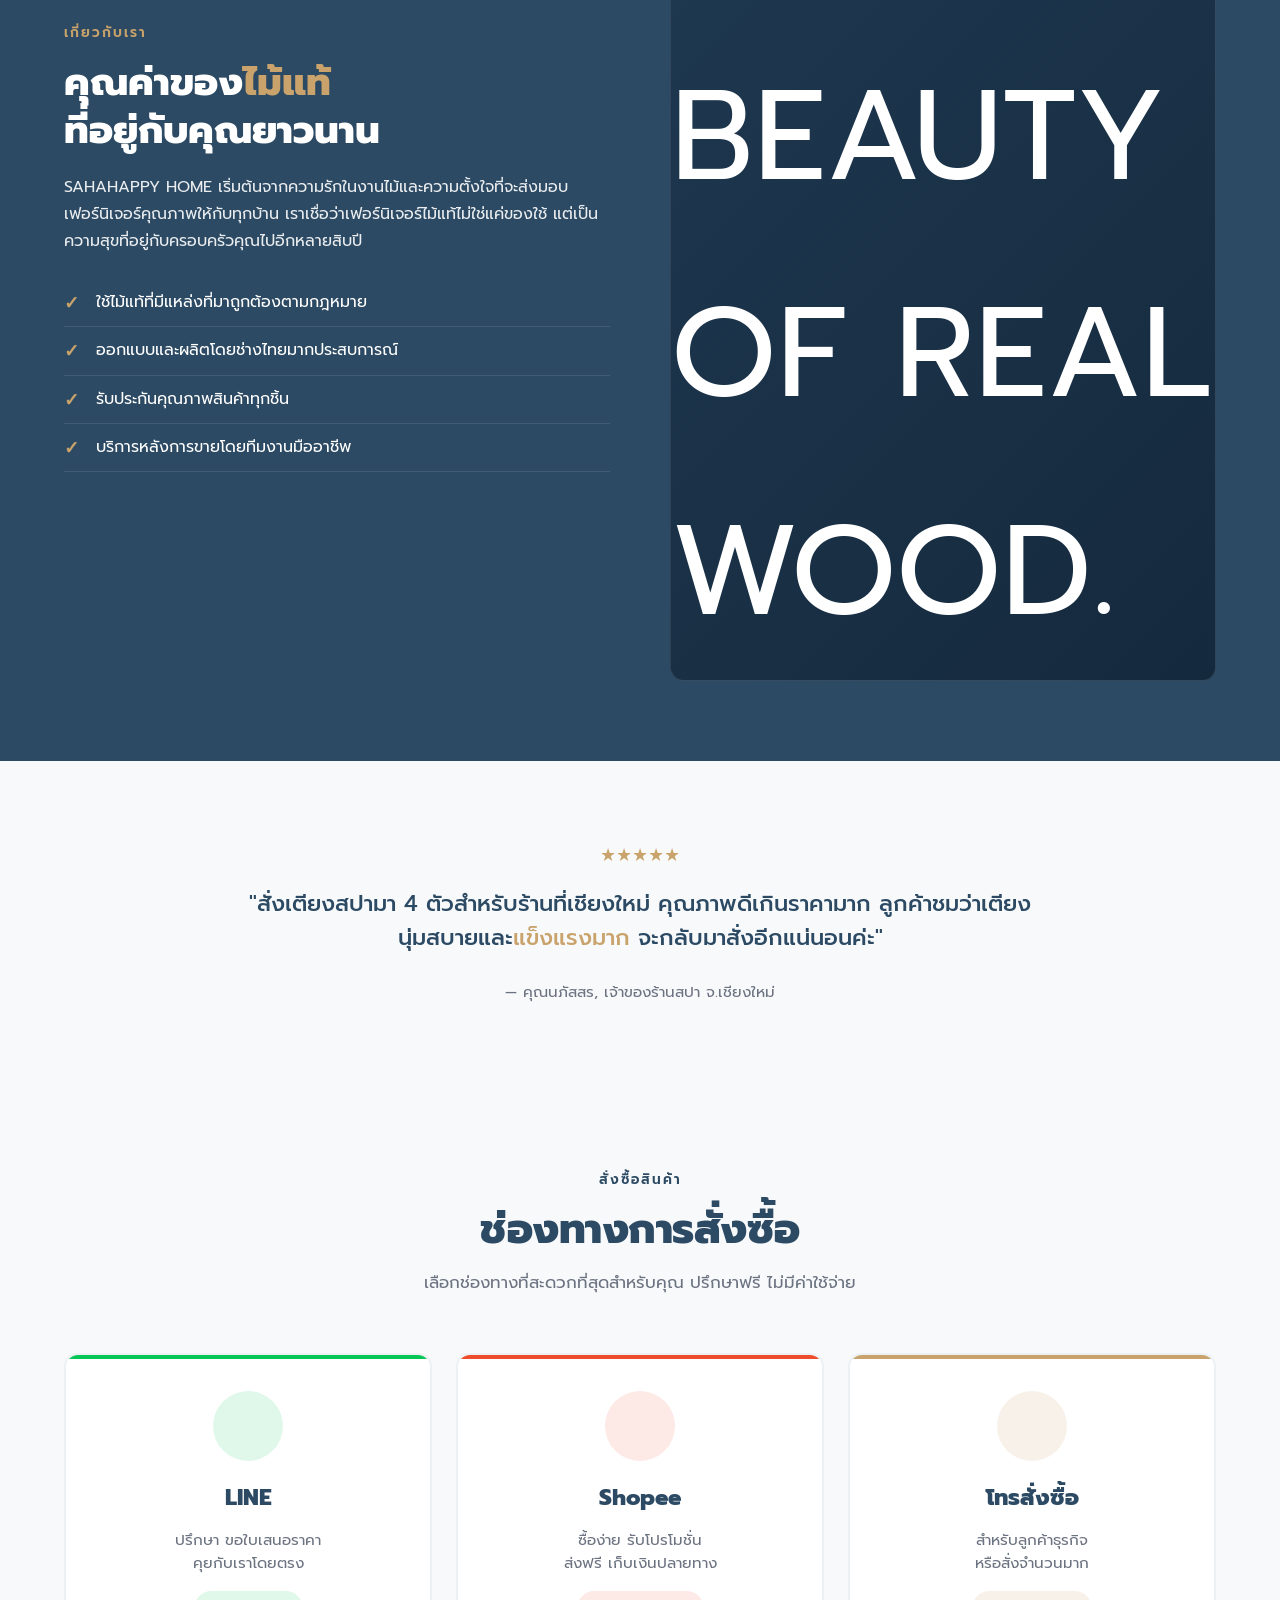
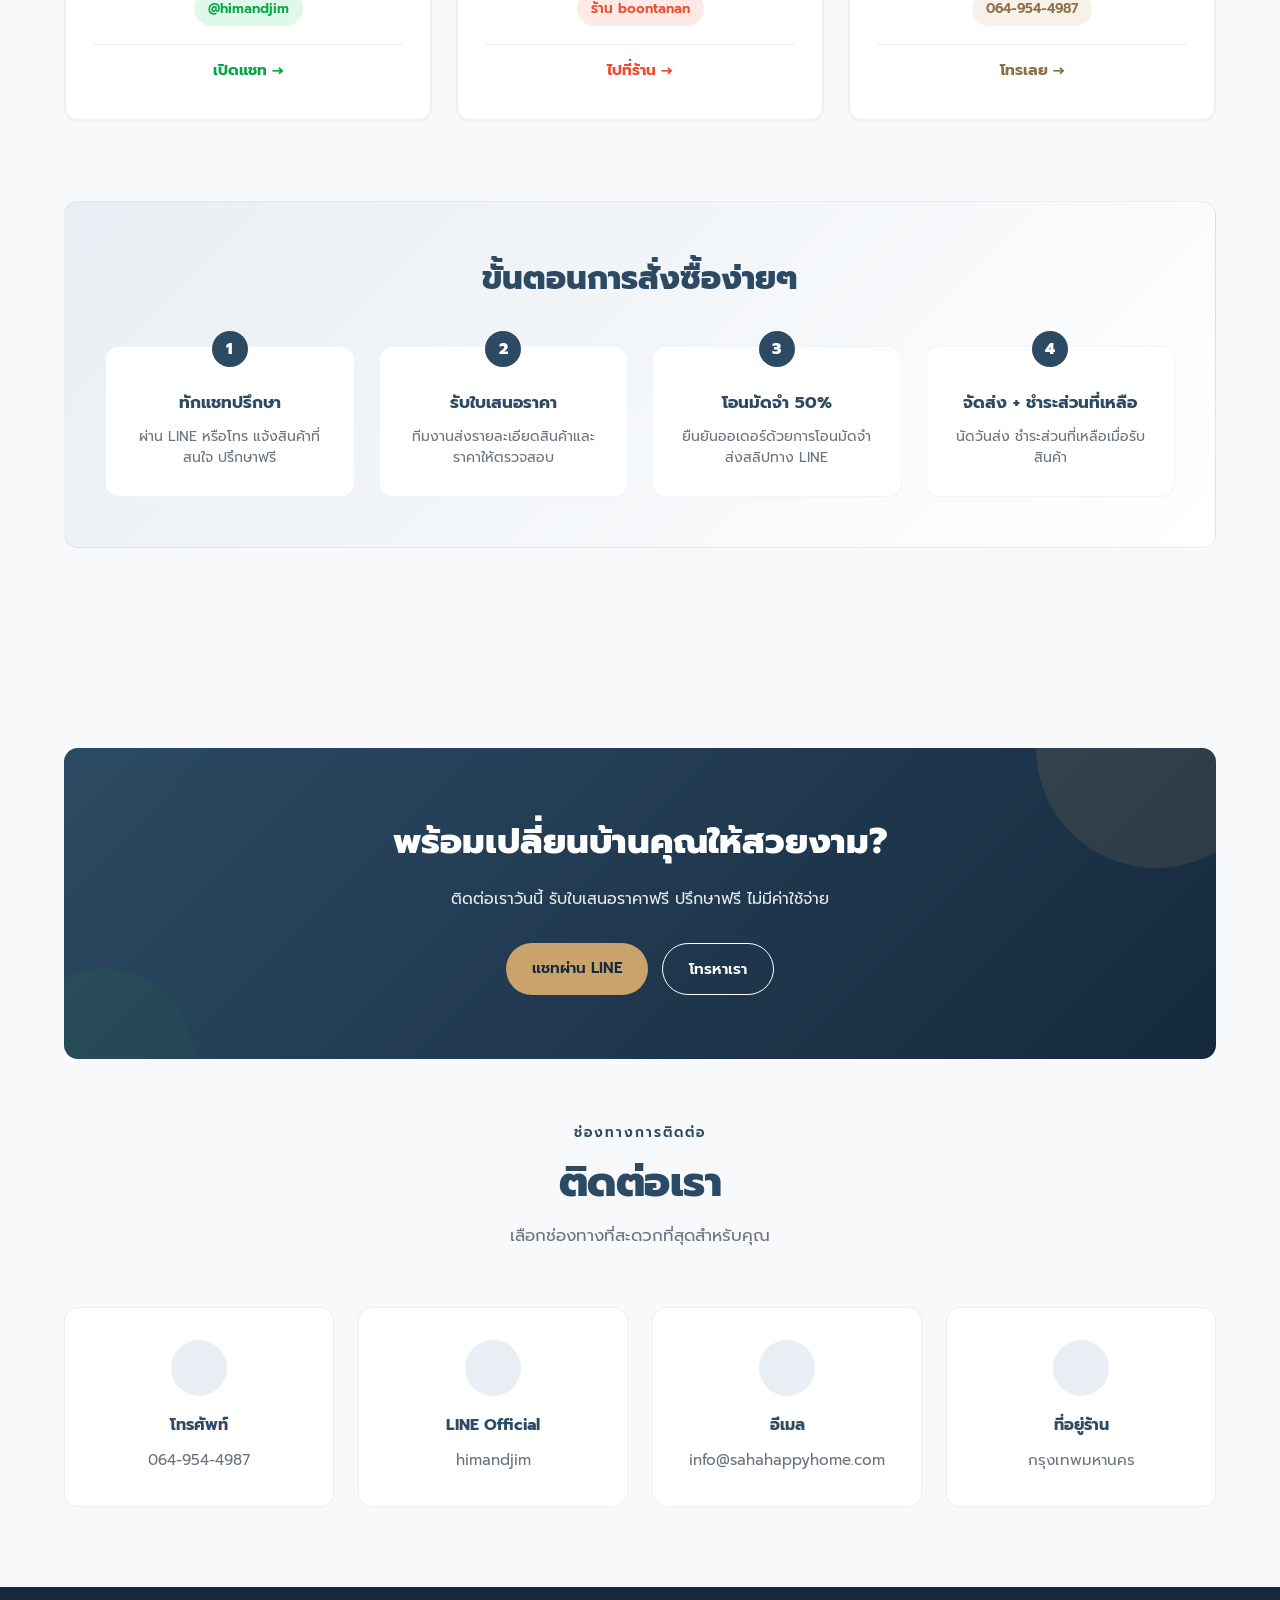
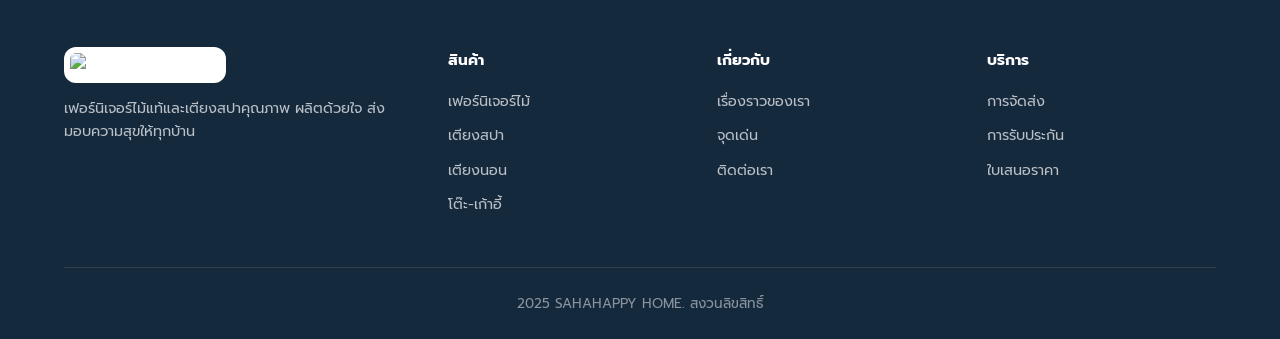
==== commit 51b9e74d: "Refine website design to match Sahahappy Home branding" ====
--- a/sahahappy-home/index.html
+++ b/sahahappy-home/index.html
@@ -1,1489 +1,1487 @@
-<!DOCTYPE html>
-<html lang="th">
-
-<head>
-    <meta charset="UTF-8" />
-    <meta name="viewport" content="width=device-width, initial-scale=1.0" />
-    <meta name="description" content="SAHAHAPPY HOME - เฟอร์นิเจอร์ไม้แท้ และเตียงสปาคุณภาพสูง ผลิตในประเทศไทย" />
-    <title>SAHAHAPPY HOME | เฟอร์นิเจอร์ไม้แท้ และเตียงสปา</title>
-    <link rel="icon" type="image/png" href="/logo.png" />
-    <link rel="preconnect" href="https://fonts.googleapis.com">
-    <link rel="preconnect" href="https://fonts.gstatic.com" crossorigin>
-    <link href="https://fonts.googleapis.com/css2?family=Prompt:wght@300;400;500;600;700;800&display=swap"
-        rel="stylesheet">
-    <style>
-        :root {
-            --navy: #2C4A63;
-            --navy-dark: #1F3A52;
-            --navy-deep: #15293D;
-            --green: #1F8A3D;
-            --red: #E63946;
-            --bg: #F7F9FB;
-            --soft-blue: #E8EEF3;
-            --card: #ffffff;
-            --ink: #1a1a1a;
-            --muted: #6b7280;
-            --gold: #C9A36B;
-            --radius: 14px;
-        }
-
-        * {
-            box-sizing: border-box;
-            margin: 0;
-            padding: 0;
-        }
-
-        html {
-            scroll-behavior: smooth;
-        }
-
-        body {
-            font-family: 'Prompt', -apple-system, BlinkMacSystemFont, 'Segoe UI', sans-serif;
-            background: var(--bg);
-            color: var(--ink);
-            line-height: 1.7;
-            -webkit-font-smoothing: antialiased;
-        }
-
-        .container {
-            max-width: 1200px;
-            margin: 0 auto;
-            padding: 0 24px;
-        }
-
-        /* Top bar */
-        .topbar {
-            background: var(--navy-deep);
-            color: #fff;
-            font-size: 0.85rem;
-            padding: 8px 0;
-        }
-
-        .topbar-inner {
-            display: flex;
-            justify-content: space-between;
-            align-items: center;
-            flex-wrap: wrap;
-            gap: 8px;
-        }
-
-        .topbar a {
-            color: #fff;
-            text-decoration: none;
-            opacity: 0.9;
-        }
-
-        .topbar a:hover {
-            opacity: 1;
-        }
-
-        /* Navigation */
-        nav {
-            position: sticky;
-            top: 0;
-            background: rgba(255, 255, 255, 0.95);
-            backdrop-filter: blur(10px);
-            z-index: 100;
-            padding: 12px 0;
-            border-bottom: 1px solid rgba(44, 74, 99, 0.08);
-            box-shadow: 0 2px 10px rgba(44, 74, 99, 0.04);
-        }
-
-        .nav-inner {
-            display: flex;
-            justify-content: space-between;
-            align-items: center;
-        }
-
-        .logo-wrap {
-            display: flex;
-            align-items: center;
-            gap: 12px;
-        }
-
-        .logo-wrap img {
-            height: 50px;
-            width: auto;
-        }
-
-        .logo-text {
-            font-size: 1.05rem;
-            font-weight: 800;
-            letter-spacing: 0.3px;
-            color: var(--navy);
-            line-height: 1.1;
-        }
-
-        .logo-text small {
-            display: block;
-            font-size: 0.7rem;
-            font-weight: 500;
-            color: var(--muted);
-            letter-spacing: 0.5px;
-        }
-
-        .nav-links {
-            display: flex;
-            gap: 32px;
-            list-style: none;
-        }
-
-        .nav-links a {
-            color: var(--ink);
-            text-decoration: none;
-            font-size: 0.95rem;
-            font-weight: 500;
-            transition: color 0.2s;
-        }
-
-        .nav-links a:hover {
-            color: var(--navy);
-        }
-
-        .btn {
-            background: var(--navy);
-            color: #fff;
-            padding: 12px 26px;
-            border: none;
-            border-radius: 50px;
-            font-size: 0.95rem;
-            font-weight: 600;
-            cursor: pointer;
-            text-decoration: none;
-            display: inline-block;
-            transition: transform 0.2s, background 0.2s, box-shadow 0.2s;
-            font-family: inherit;
-        }
-
-        .btn:hover {
-            transform: translateY(-2px);
-            background: var(--navy-dark);
-            box-shadow: 0 10px 20px rgba(44, 74, 99, 0.2);
-        }
-
-        .btn-line {
-            background: #06C755;
-        }
-
-        .btn-line:hover {
-            background: #05A647;
-        }
-
-        .btn-outline {
-            background: transparent;
-            color: var(--navy);
-            border: 1.5px solid var(--navy);
-        }
-
-        .btn-outline:hover {
-            background: var(--navy);
-            color: #fff;
-        }
-
-        /* Hero */
-        .hero {
-            padding: 70px 0 90px;
-            display: grid;
-            grid-template-columns: 1.1fr 1fr;
-            gap: 60px;
-            align-items: center;
-        }
-
-        .badge {
-            display: inline-flex;
-            align-items: center;
-            gap: 6px;
-            background: var(--soft-blue);
-            color: var(--navy);
-            padding: 8px 16px;
-            border-radius: 50px;
-            font-size: 0.85rem;
-            font-weight: 600;
-            margin-bottom: 24px;
-        }
-
-        .hero-text h1 {
-            font-size: clamp(2.2rem, 4.5vw, 3.6rem);
-            font-weight: 800;
-            line-height: 1.15;
-            letter-spacing: -0.5px;
-            margin-bottom: 22px;
-            color: var(--navy);
-        }
-
-        .hero-text h1 em {
-            font-style: normal;
-            color: var(--gold);
-            position: relative;
-        }
-
-        .hero-text p.lead {
-            font-size: 1.1rem;
-            color: var(--muted);
-            margin-bottom: 32px;
-            max-width: 520px;
-        }
-
-        .hero-cta {
-            display: flex;
-            gap: 14px;
-            flex-wrap: wrap;
-        }
-
-        .hero-visual {
-            position: relative;
-            aspect-ratio: 1;
-            background: linear-gradient(135deg, var(--soft-blue) 0%, #fff 100%);
-            border-radius: var(--radius);
-            overflow: hidden;
-            display: flex;
-            align-items: center;
-            justify-content: center;
-            box-shadow: 0 30px 60px rgba(44, 74, 99, 0.15);
-        }
-
-        .hero-visual::before {
-            content: "";
-            position: absolute;
-            inset: 0;
-            background:
-                radial-gradient(circle at 20% 20%, rgba(44, 74, 99, 0.08), transparent 50%),
-                radial-gradient(circle at 80% 80%, rgba(201, 163, 107, 0.15), transparent 50%);
-        }
-
-        .hero-visual img {
-            max-width: 70%;
-            height: auto;
-            position: relative;
-            z-index: 1;
-            filter: drop-shadow(0 20px 40px rgba(44, 74, 99, 0.25));
-        }
-
-        .stats {
-            display: flex;
-            gap: 36px;
-            margin-top: 44px;
-            padding-top: 28px;
-            border-top: 1px solid rgba(44, 74, 99, 0.1);
-            flex-wrap: wrap;
-        }
-
-        .stat-num {
-            font-size: 1.7rem;
-            font-weight: 800;
-            color: var(--navy);
-            line-height: 1.2;
-        }
-
-        .stat-num.gold {
-            color: var(--gold);
-        }
-
-        .stat-label {
-            font-size: 0.85rem;
-            color: var(--muted);
-        }
-
-        /* Sections */
-        section {
-            padding: 80px 0;
-        }
-
-        .section-header {
-            text-align: center;
-            margin-bottom: 56px;
-        }
-
-        .section-tag {
-            display: inline-block;
-            color: var(--navy);
-            font-size: 0.85rem;
-            font-weight: 600;
-            letter-spacing: 2px;
-            text-transform: uppercase;
-            margin-bottom: 14px;
-        }
-
-        .section-header h2 {
-            font-size: clamp(1.8rem, 3.5vw, 2.6rem);
-            font-weight: 800;
-            letter-spacing: -0.5px;
-            margin-bottom: 14px;
-            color: var(--navy);
-            line-height: 1.2;
-        }
-
-        .section-header p {
-            color: var(--muted);
-            font-size: 1.05rem;
-            max-width: 620px;
-            margin: 0 auto;
-        }
-
-        /* Features */
-        .features-grid {
-            display: grid;
-            grid-template-columns: repeat(auto-fit, minmax(240px, 1fr));
-            gap: 22px;
-        }
-
-        .feature {
-            background: var(--card);
-            padding: 32px 28px;
-            border-radius: var(--radius);
-            border: 1px solid rgba(44, 74, 99, 0.06);
-            transition: transform 0.3s, box-shadow 0.3s, border-color 0.3s;
-        }
-
-        .feature:hover {
-            transform: translateY(-6px);
-            box-shadow: 0 20px 40px rgba(44, 74, 99, 0.1);
-            border-color: var(--navy);
-        }
-
-        .feature-icon {
-            width: 52px;
-            height: 52px;
-            background: var(--soft-blue);
-            color: var(--navy);
-            border-radius: 14px;
-            display: flex;
-            align-items: center;
-            justify-content: center;
-            font-size: 1.5rem;
-            margin-bottom: 18px;
-        }
-
-        .feature h3 {
-            font-size: 1.15rem;
-            margin-bottom: 10px;
-            color: var(--navy);
-            font-weight: 700;
-        }
-
-        .feature p {
-            color: var(--muted);
-            font-size: 0.95rem;
-        }
-
-        /* Categories */
-        .categories {
-            background: linear-gradient(180deg, var(--soft-blue) 0%, var(--bg) 100%);
-        }
-
-        .cat-grid {
-            display: grid;
-            grid-template-columns: 1fr 1fr;
-            gap: 28px;
-        }
-
-        .cat-card {
-            background: var(--navy);
-            color: #fff;
-            padding: 50px 40px;
-            border-radius: var(--radius);
-            position: relative;
-            overflow: hidden;
-            min-height: 320px;
-            display: flex;
-            flex-direction: column;
-            justify-content: space-between;
-            transition: transform 0.3s;
-        }
-
-        .cat-card:hover {
-            transform: translateY(-6px);
-        }
-
-        .cat-card.gold {
-            background: linear-gradient(135deg, #8B6F47 0%, var(--gold) 100%);
-        }
-
-        .cat-card::before {
-            content: "";
-            position: absolute;
-            width: 250px;
-            height: 250px;
-            border-radius: 50%;
-            top: -100px;
-            right: -80px;
-            background: rgba(255, 255, 255, 0.06);
-        }
-
-        .cat-icon {
-            font-size: 3rem;
-            margin-bottom: 12px;
-            position: relative;
-        }
-
-        .cat-card h3 {
-            font-size: 1.6rem;
-            margin-bottom: 12px;
-            position: relative;
-            font-weight: 700;
-        }
-
-        .cat-card p {
-            opacity: 0.9;
-            margin-bottom: 24px;
-            position: relative;
-            font-size: 0.95rem;
-        }
-
-        .cat-link {
-            display: inline-flex;
-            align-items: center;
-            gap: 8px;
-            color: #fff;
-            text-decoration: none;
-            font-weight: 600;
-            position: relative;
-            width: fit-content;
-            border-bottom: 2px solid rgba(255, 255, 255, 0.4);
-            padding-bottom: 4px;
-            transition: border-color 0.2s;
-        }
-
-        .cat-link:hover {
-            border-color: #fff;
-        }
-
-        /* Products */
-        .products-grid {
-            display: grid;
-            grid-template-columns: repeat(auto-fit, minmax(260px, 1fr));
-            gap: 24px;
-        }
-
-        .product {
-            background: var(--card);
-            border-radius: var(--radius);
-            overflow: hidden;
-            transition: transform 0.3s, box-shadow 0.3s;
-            border: 1px solid rgba(44, 74, 99, 0.06);
-        }
-
-        .product:hover {
-            transform: translateY(-6px);
-            box-shadow: 0 20px 40px rgba(44, 74, 99, 0.12);
-        }
-
-        .product-image {
-            aspect-ratio: 4/3;
-            background: linear-gradient(135deg, var(--soft-blue), #fff);
-            display: flex;
-            align-items: center;
-            justify-content: center;
-            font-size: 4.5rem;
-        }
-
-        .product-info {
-            padding: 22px;
-        }
-
-        .product-tag {
-            display: inline-block;
-            background: var(--soft-blue);
-            color: var(--navy);
-            font-size: 0.72rem;
-            padding: 4px 10px;
-            border-radius: 20px;
-            font-weight: 700;
-            margin-bottom: 10px;
-            letter-spacing: 0.3px;
-        }
-
-        .product-tag.gold {
-            background: rgba(201, 163, 107, 0.15);
-            color: #8B6F47;
-        }
-
-        .product-tag.red {
-            background: rgba(230, 57, 70, 0.1);
-            color: var(--red);
-        }
-
-        .product h3 {
-            font-size: 1.15rem;
-            margin-bottom: 6px;
-            color: var(--navy);
-            font-weight: 700;
-        }
-
-        .product-desc {
-            color: var(--muted);
-            font-size: 0.9rem;
-            margin-bottom: 12px;
-        }
-
-        .product-meta {
-            display: flex;
-            justify-content: space-between;
-            align-items: center;
-            padding-top: 12px;
-            border-top: 1px solid rgba(44, 74, 99, 0.08);
-        }
-
-        .product-price {
-            font-weight: 800;
-            font-size: 1.15rem;
-            color: var(--navy);
-        }
-
-        .product-price small {
-            font-size: 0.75rem;
-            color: var(--muted);
-            font-weight: 500;
-        }
-
-        .product-dim {
-            color: var(--muted);
-            font-size: 0.85rem;
-        }
-
-        /* About / Why Wood */
-        .about {
-            background: var(--navy);
-            color: #fff;
-        }
-
-        .about-grid {
-            display: grid;
-            grid-template-columns: 1fr 1fr;
-            gap: 60px;
-            align-items: center;
-        }
-
-        .about h2 {
-            color: #fff;
-            font-size: clamp(1.8rem, 3.5vw, 2.4rem);
-            font-weight: 800;
-            margin-bottom: 20px;
-            line-height: 1.25;
-        }
-
-        .about h2 em {
-            font-style: normal;
-            color: var(--gold);
-        }
-
-        .about p {
-            opacity: 0.9;
-            margin-bottom: 16px;
-        }
-
-        .about-points {
-            list-style: none;
-            margin-top: 24px;
-        }
-
-        .about-points li {
-            padding: 10px 0;
-            padding-left: 32px;
-            position: relative;
-            border-bottom: 1px solid rgba(255, 255, 255, 0.1);
-        }
-
-        .about-points li::before {
-            content: "✓";
-            position: absolute;
-            left: 0;
-            color: var(--gold);
-            font-weight: 800;
-            font-size: 1.1rem;
-        }
-
-        .about-visual {
-            aspect-ratio: 1;
-            background: linear-gradient(135deg, var(--navy-dark), var(--navy-deep));
-            border-radius: var(--radius);
-            display: flex;
-            align-items: center;
-            justify-content: center;
-            font-size: 8rem;
-            border: 1px solid rgba(255, 255, 255, 0.1);
-        }
-
-        /* Testimonial */
-        .testimonial {
-            text-align: center;
-            max-width: 800px;
-            margin: 0 auto;
-        }
-
-        .testimonial blockquote {
-            font-size: 1.4rem;
-            font-weight: 500;
-            line-height: 1.5;
-            margin-bottom: 24px;
-            color: var(--navy);
-        }
-
-        .testimonial blockquote em {
-            color: var(--gold);
-            font-style: normal;
-        }
-
-        .testimonial cite {
-            color: var(--muted);
-            font-style: normal;
-            font-size: 0.95rem;
-        }
-
-        .stars {
-            color: var(--gold);
-            margin-bottom: 16px;
-            font-size: 1.1rem;
-        }
-
-        /* CTA */
-        .cta-section {
-            background: linear-gradient(135deg, var(--navy) 0%, var(--navy-deep) 100%);
-            color: #fff;
-            border-radius: var(--radius);
-            padding: 64px 40px;
-            text-align: center;
-            margin: 40px 0;
-            position: relative;
-            overflow: hidden;
-        }
-
-        .cta-section::before {
-            content: "";
-            position: absolute;
-            width: 240px;
-            height: 240px;
-            background: var(--gold);
-            border-radius: 50%;
-            top: -120px;
-            right: -60px;
-            opacity: 0.12;
-        }
-
-        .cta-section::after {
-            content: "";
-            position: absolute;
-            width: 180px;
-            height: 180px;
-            background: var(--green);
-            border-radius: 50%;
-            bottom: -90px;
-            left: -50px;
-            opacity: 0.1;
-        }
-
-        .cta-section h2 {
-            font-size: clamp(1.7rem, 3.5vw, 2.2rem);
-            margin-bottom: 14px;
-            position: relative;
-            font-weight: 800;
-        }
-
-        .cta-section p {
-            opacity: 0.9;
-            margin-bottom: 30px;
-            max-width: 540px;
-            margin-left: auto;
-            margin-right: auto;
-            position: relative;
-        }
-
-        .cta-buttons {
-            display: flex;
-            gap: 14px;
-            justify-content: center;
-            flex-wrap: wrap;
-            position: relative;
-        }
-
-        .cta-section .btn-gold {
-            background: var(--gold);
-            color: var(--navy-deep);
-        }
-
-        .cta-section .btn-gold:hover {
-            background: #fff;
-        }
-
-        /* Order Channels */
-        .order-grid {
-            display: grid;
-            grid-template-columns: repeat(auto-fit, minmax(260px, 1fr));
-            gap: 24px;
-            margin-bottom: 80px;
-        }
-
-        .order-card {
-            background: var(--card);
-            padding: 36px 28px;
-            border-radius: var(--radius);
-            text-decoration: none;
-            color: var(--ink);
-            text-align: center;
-            border: 2px solid rgba(44, 74, 99, 0.08);
-            transition: transform 0.3s, box-shadow 0.3s, border-color 0.3s;
-            display: flex;
-            flex-direction: column;
-            align-items: center;
-            position: relative;
-            overflow: hidden;
-        }
-
-        .order-card::before {
-            content: "";
-            position: absolute;
-            top: 0;
-            left: 0;
-            right: 0;
-            height: 4px;
-            background: var(--navy);
-        }
-
-        .order-card.line::before {
-            background: #06C755;
-        }
-
-        .order-card.shopee::before {
-            background: #EE4D2D;
-        }
-
-        .order-card.phone::before {
-            background: var(--gold);
-        }
-
-        .order-card:hover {
-            transform: translateY(-8px);
-            box-shadow: 0 25px 50px rgba(44, 74, 99, 0.15);
-            border-color: var(--navy);
-        }
-
-        .order-card.line:hover {
-            border-color: #06C755;
-        }
-
-        .order-card.shopee:hover {
-            border-color: #EE4D2D;
-        }
-
-        .order-card.phone:hover {
-            border-color: var(--gold);
-        }
-
-        .order-icon {
-            width: 70px;
-            height: 70px;
-            background: var(--soft-blue);
-            border-radius: 50%;
-            display: flex;
-            align-items: center;
-            justify-content: center;
-            font-size: 2rem;
-            margin-bottom: 18px;
-        }
-
-        .order-card.line .order-icon {
-            background: rgba(6, 199, 85, 0.12);
-        }
-
-        .order-card.shopee .order-icon {
-            background: rgba(238, 77, 45, 0.12);
-        }
-
-        .order-card.phone .order-icon {
-            background: rgba(201, 163, 107, 0.15);
-        }
-
-        .order-card h3 {
-            font-size: 1.4rem;
-            margin-bottom: 12px;
-            color: var(--navy);
-            font-weight: 800;
-        }
-
-        .order-card p {
-            color: var(--muted);
-            font-size: 0.95rem;
-            margin-bottom: 16px;
-            line-height: 1.5;
-        }
-
-        .order-id {
-            display: inline-block;
-            background: var(--soft-blue);
-            color: var(--navy);
-            padding: 6px 14px;
-            border-radius: 50px;
-            font-size: 0.85rem;
-            font-weight: 600;
-            margin-bottom: 18px;
-        }
-
-        .order-card.line .order-id {
-            background: rgba(6, 199, 85, 0.12);
-            color: #06A647;
-        }
-
-        .order-card.shopee .order-id {
-            background: rgba(238, 77, 45, 0.12);
-            color: #EE4D2D;
-        }
-
-        .order-card.phone .order-id {
-            background: rgba(201, 163, 107, 0.15);
-            color: #8B6F47;
-        }
-
-        .order-btn {
-            margin-top: auto;
-            color: var(--navy);
-            font-weight: 700;
-            font-size: 0.95rem;
-            padding-top: 12px;
-            border-top: 1px solid rgba(44, 74, 99, 0.1);
-            width: 100%;
-            transition: color 0.2s;
-        }
-
-        .order-card.line .order-btn {
-            color: #06A647;
-        }
-
-        .order-card.shopee .order-btn {
-            color: #EE4D2D;
-        }
-
-        .order-card.phone .order-btn {
-            color: #8B6F47;
-        }
-
-        /* How to Order */
-        .how-to-order {
-            background: linear-gradient(135deg, var(--soft-blue) 0%, #fff 100%);
-            padding: 50px 40px;
-            border-radius: var(--radius);
-            border: 1px solid rgba(44, 74, 99, 0.08);
-        }
-
-        .how-title {
-            text-align: center;
-            color: var(--navy);
-            font-size: clamp(1.5rem, 3vw, 2rem);
-            font-weight: 800;
-            margin-bottom: 40px;
-        }
-
-        .steps-grid {
-            display: grid;
-            grid-template-columns: repeat(auto-fit, minmax(220px, 1fr));
-            gap: 24px;
-        }
-
-        .step {
-            background: #fff;
-            padding: 28px 22px;
-            border-radius: var(--radius);
-            text-align: center;
-            position: relative;
-            border: 1px solid rgba(44, 74, 99, 0.06);
-            transition: transform 0.3s;
-        }
-
-        .step:hover {
-            transform: translateY(-4px);
-        }
-
-        .step-num {
-            position: absolute;
-            top: -16px;
-            left: 50%;
-            transform: translateX(-50%);
-            width: 36px;
-            height: 36px;
-            background: var(--navy);
-            color: #fff;
-            border-radius: 50%;
-            display: flex;
-            align-items: center;
-            justify-content: center;
-            font-weight: 800;
-            font-size: 1rem;
-        }
-
-        .step-icon {
-            font-size: 2rem;
-            margin: 14px 0 10px;
-        }
-
-        .step h4 {
-            color: var(--navy);
-            font-size: 1.05rem;
-            font-weight: 700;
-            margin-bottom: 8px;
-        }
-
-        .step p {
-            color: var(--muted);
-            font-size: 0.88rem;
-            line-height: 1.5;
-        }
-
-        @media (max-width: 768px) {
-            .how-to-order {
-                padding: 32px 20px;
-            }
-        }
-
-        /* Contact */
-        .contact-grid {
-            display: grid;
-            grid-template-columns: repeat(auto-fit, minmax(240px, 1fr));
-            gap: 24px;
-        }
-
-        .contact-card {
-            background: var(--card);
-            padding: 32px 28px;
-            border-radius: var(--radius);
-            text-align: center;
-            border: 1px solid rgba(44, 74, 99, 0.08);
-            transition: transform 0.3s, box-shadow 0.3s;
-        }
-
-        .contact-card:hover {
-            transform: translateY(-4px);
-            box-shadow: 0 20px 40px rgba(44, 74, 99, 0.08);
-        }
-
-        .contact-icon {
-            width: 56px;
-            height: 56px;
-            background: var(--soft-blue);
-            color: var(--navy);
-            border-radius: 50%;
-            display: flex;
-            align-items: center;
-            justify-content: center;
-            font-size: 1.5rem;
-            margin: 0 auto 16px;
-        }
-
-        .contact-card h4 {
-            color: var(--navy);
-            margin-bottom: 8px;
-            font-weight: 700;
-        }
-
-        .contact-card a {
-            color: var(--muted);
-            text-decoration: none;
-            font-size: 0.95rem;
-        }
-
-        .contact-card a:hover {
-            color: var(--navy);
-        }
-
-        /* Footer */
-        footer {
-            background: var(--navy-deep);
-            color: rgba(255, 255, 255, 0.7);
-            padding: 60px 0 24px;
-            font-size: 0.9rem;
-        }
-
-        .footer-top {
-            display: grid;
-            grid-template-columns: 1.5fr 1fr 1fr 1fr;
-            gap: 40px;
-            margin-bottom: 40px;
-        }
-
-        .footer-brand img {
-            height: 60px;
-            margin-bottom: 14px;
-            background: #fff;
-            padding: 6px;
-            border-radius: 12px;
-        }
-
-        .footer-brand p {
-            line-height: 1.6;
-        }
-
-        .footer-col h5 {
-            color: #fff;
-            font-size: 0.95rem;
-            margin-bottom: 16px;
-            font-weight: 700;
-        }
-
-        .footer-col ul {
-            list-style: none;
-        }
-
-        .footer-col li {
-            margin-bottom: 10px;
-        }
-
-        .footer-col a {
-            color: rgba(255, 255, 255, 0.7);
-            text-decoration: none;
-            transition: color 0.2s;
-        }
-
-        .footer-col a:hover {
-            color: var(--gold);
-        }
-
-        .footer-bottom {
-            text-align: center;
-            padding-top: 24px;
-            border-top: 1px solid rgba(255, 255, 255, 0.1);
-            font-size: 0.85rem;
-            color: rgba(255, 255, 255, 0.5);
-        }
-
-        /* Floating LINE button */
-        .float-line {
-            position: fixed;
-            bottom: 24px;
-            right: 24px;
-            background: #06C755;
-            color: #fff;
-            width: 60px;
-            height: 60px;
-            border-radius: 50%;
-            display: flex;
-            align-items: center;
-            justify-content: center;
-            text-decoration: none;
-            font-weight: 800;
-            box-shadow: 0 10px 30px rgba(6, 199, 85, 0.4);
-            z-index: 99;
-            transition: transform 0.2s;
-        }
-
-        .float-line:hover {
-            transform: scale(1.1);
-        }
-
-        /* Responsive */
-        @media (max-width: 900px) {
-
-            .hero,
-            .about-grid,
-            .footer-top {
-                grid-template-columns: 1fr;
-                gap: 40px;
-            }
-
-            .cat-grid {
-                grid-template-columns: 1fr;
-            }
-        }
-
-        @media (max-width: 768px) {
-            .hero {
-                padding: 40px 0 60px;
-            }
-
-            .nav-links {
-                display: none;
-            }
-
-            .stats {
-                gap: 24px;
-            }
-
-            section {
-                padding: 60px 0;
-            }
-
-            .logo-text {
-                font-size: 0.95rem;
-            }
-
-            .logo-text small {
-                display: none;
-            }
-
-            .topbar-inner {
-                justify-content: center;
-            }
-
-            .topbar .topbar-right {
-                display: none;
-            }
-        }
-    </style>
-</head>
-
-<body>
-
-    <div class="topbar">
-        <div class="container topbar-inner">
-            <div>📞 โทร 02-XXX-XXXX | จันทร์-เสาร์ 9:00-18:00</div>
-            <div class="topbar-right">🚚 จัดส่งทั่วประเทศไทย ✦ รับประกันคุณภาพ</div>
-        </div>
-    </div>
-
-    <nav>
-        <div class="container nav-inner">
-            <div class="logo-wrap">
-                <img src="/logo.png" alt="SAHAHAPPY HOME โลโก้" />
-                <div class="logo-text">
-                    SAHAHAPPY HOME
-                    <small>เฟอร์นิเจอร์ไม้แท้ &amp; เตียงสปา</small>
-                </div>
-            </div>
-            <ul class="nav-links">
-                <li><a href="#products">สินค้า</a></li>
-                <li><a href="#categories">หมวดหมู่</a></li>
-                <li><a href="#about">เกี่ยวกับเรา</a></li>
-                <li><a href="#order">สั่งซื้อ</a></li>
-                <li><a href="#contact">ติดต่อ</a></li>
-            </ul>
-            <a href="#order" class="btn">สั่งซื้อสินค้า</a>
-        </div>
-    </nav>
-
-    <header class="hero container">
-        <div class="hero-text">
-            <span class="badge">✦ ผลิตในประเทศไทย</span>
-            <h1>เฟอร์นิเจอร์<em>ไม้แท้</em><br>เพื่อบ้านในแบบคุณ</h1>
-            <p class="lead">SAHAHAPPY HOME ผู้ผลิตเฟอร์นิเจอร์ไม้แท้และเตียงสปาคุณภาพพรีเมียม ออกแบบประณีต ใช้งานทนทาน
-                เพื่อสร้างความสุขในทุกพื้นที่ของบ้านและธุรกิจคุณ</p>
-            <div class="hero-cta">
-                <a href="#products" class="btn">ดูสินค้าทั้งหมด</a>
-                <a href="#contact" class="btn btn-outline">ขอใบเสนอราคา</a>
-            </div>
-            <div class="stats">
-                <div>
-                    <div class="stat-num">10+</div>
-                    <div class="stat-label">ปี ประสบการณ์</div>
-                </div>
-                <div>
-                    <div class="stat-num gold">100%</div>
-                    <div class="stat-label">ไม้แท้คุณภาพดี</div>
-                </div>
-                <div>
-                    <div class="stat-num">5,000+</div>
-                    <div class="stat-label">ลูกค้าทั่วประเทศ</div>
-                </div>
-            </div>
-        </div>
-        <div class="hero-visual">
-            <img src="/logo.png" alt="SAHAHAPPY HOME" />
-        </div>
-    </header>
-
-    <section id="features">
-        <div class="container">
-            <div class="section-header">
-                <span class="section-tag">จุดเด่นของเรา</span>
-                <h2>ทำไมต้องเลือก SAHAHAPPY HOME</h2>
-                <p>เราใส่ใจในทุกรายละเอียด ตั้งแต่การคัดเลือกไม้ การออกแบบ ไปจนถึงการส่งมอบถึงมือคุณ</p>
-            </div>
-            <div class="features-grid">
-                <div class="feature">
-                    <div class="feature-icon">🌳</div>
-                    <h3>ไม้แท้ 100%</h3>
-                    <p>คัดสรรไม้คุณภาพดีจากแหล่งที่ถูกต้องตามกฎหมาย แข็งแรง ทนทาน ใช้งานได้ยาวนาน</p>
-                </div>
-                <div class="feature">
-                    <div class="feature-icon">🛠️</div>
-                    <h3>ผลิตด้วยช่างฝีมือ</h3>
-                    <p>ทุกชิ้นงานผ่านการประกอบโดยช่างผู้เชี่ยวชาญ ประณีตทุกรอยต่อ สวยงามทุกมุมมอง</p>
-                </div>
-                <div class="feature">
-                    <div class="feature-icon">💆</div>
-                    <h3>เตียงสปามาตรฐาน</h3>
-                    <p>เตียงสปาและเตียงนวดออกแบบเพื่อร้านสปาโดยเฉพาะ รองรับน้ำหนักได้ดี นั่งนวดสบาย</p>
-                </div>
-                <div class="feature">
-                    <div class="feature-icon">🚚</div>
-                    <h3>จัดส่งทั่วไทย</h3>
-                    <p>บริการจัดส่งทั่วประเทศ พร้อมทีมติดตั้งมืออาชีพในเขตกรุงเทพและปริมณฑล</p>
-                </div>
-            </div>
-        </div>
-    </section>
-
-    <section id="categories" class="categories">
-        <div class="container">
-            <div class="section-header">
-                <span class="section-tag">หมวดหมู่สินค้า</span>
-                <h2>สินค้าของเรา</h2>
-                <p>เลือกชมสินค้าตามหมวดหมู่ที่คุณสนใจ</p>
-            </div>
-            <div class="cat-grid">
-                <div class="cat-card">
-                    <div>
-                        <div class="cat-icon">🪑</div>
-                        <h3>เฟอร์นิเจอร์ไม้แท้</h3>
-                        <p>โต๊ะ เก้าอี้ ตู้ ชั้นวาง เตียง ดีไซน์ทันสมัย เหมาะกับบ้านและคอนโด ผลิตจากไม้แท้คุณภาพสูง</p>
-                    </div>
-                    <a href="#products" class="cat-link">ดูสินค้าทั้งหมด →</a>
-                </div>
-                <div class="cat-card gold">
-                    <div>
-                        <div class="cat-icon">💆</div>
-                        <h3>เตียงสปา &amp; เตียงนวด</h3>
-                        <p>เตียงสำหรับร้านสปาและร้านนวด แข็งแรง รองรับน้ำหนักดี เบาะนุ่มสบาย ลูกค้าประทับใจ</p>
-                    </div>
-                    <a href="#products" class="cat-link">ดูสินค้าทั้งหมด →</a>
-                </div>
-            </div>
-        </div>
-    </section>
-
-    <section id="products">
-        <div class="container">
-            <div class="section-header">
-                <span class="section-tag">สินค้าแนะนำ</span>
-                <h2>สินค้ายอดนิยม</h2>
-                <p>คัดสรรสินค้าขายดีและเป็นที่ชื่นชอบของลูกค้า</p>
-            </div>
-            <div class="products-grid">
-                <div class="product">
-                    <div class="product-image">🛏️</div>
-                    <div class="product-info">
-                        <span class="product-tag">ขายดี</span>
-                        <h3>เตียงสปาไม้สัก</h3>
-                        <p class="product-desc">เตียงนวดไม้สักแท้ เบาะหนัง PU พร้อมที่วางหน้า</p>
-                        <div class="product-meta">
-                            <span class="product-price">฿8,900 <small>เริ่มต้น</small></span>
-                            <span class="product-dim">190 × 70 ซม.</span>
-                        </div>
-                    </div>
-                </div>
-                <div class="product">
-                    <div class="product-image">🪑</div>
-                    <div class="product-info">
-                        <span class="product-tag gold">พรีเมียม</span>
-                        <h3>โต๊ะอาหารไม้แท้</h3>
-                        <p class="product-desc">โต๊ะอาหาร 6 ที่นั่ง ไม้แท้ลายธรรมชาติ พร้อมเก้าอี้</p>
-                        <div class="product-meta">
-                            <span class="product-price">฿15,500 <small>เริ่มต้น</small></span>
-                            <span class="product-dim">180 × 90 ซม.</span>
-                        </div>
-                    </div>
-                </div>
-                <div class="product">
-                    <div class="product-image">🛋️</div>
-                    <div class="product-info">
-                        <span class="product-tag red">ใหม่</span>
-                        <h3>เตียงนอนไม้สัก</h3>
-                        <p class="product-desc">เตียงนอน 6 ฟุต ไม้สักแท้ หัวเตียงแกะลายสวยงาม</p>
-                        <div class="product-meta">
-                            <span class="product-price">฿18,900 <small>เริ่มต้น</small></span>
-                            <span class="product-dim">6 ฟุต</span>
-                        </div>
-                    </div>
-                </div>
-                <div class="product">
-                    <div class="product-image">📚</div>
-                    <div class="product-info">
-                        <span class="product-tag">มีหลายขนาด</span>
-                        <h3>ตู้เก็บของไม้แท้</h3>
-                        <p class="product-desc">ตู้เก็บของอเนกประสงค์ ไม้แท้แข็งแรง ดีไซน์เรียบหรู</p>
-                        <div class="product-meta">
-                            <span class="product-price">฿6,500 <small>เริ่มต้น</small></span>
-                            <span class="product-dim">หลายขนาด</span>
-                        </div>
-                    </div>
-                </div>
-            </div>
-        </div>
-    </section>
-
-    <section id="about" class="about">
-        <div class="container">
-            <div class="about-grid">
-                <div>
-                    <span class="section-tag" style="color: var(--gold);">เกี่ยวกับเรา</span>
-                    <h2>คุณค่าของ<em>ไม้แท้</em><br>ที่อยู่กับคุณยาวนาน</h2>
-                    <p>SAHAHAPPY HOME เริ่มต้นจากความรักในงานไม้และความตั้งใจที่จะส่งมอบเฟอร์นิเจอร์คุณภาพให้กับทุกบ้าน
-                        เราเชื่อว่าเฟอร์นิเจอร์ไม้แท้ไม่ใช่แค่ของใช้ แต่เป็นความสุขที่อยู่กับครอบครัวคุณไปอีกหลายสิบปี
-                    </p>
-                    <ul class="about-points">
-                        <li>ใช้ไม้แท้ที่มีแหล่งที่มาถูกต้องตามกฎหมาย</li>
-                        <li>ออกแบบและผลิตโดยช่างไทยมากประสบการณ์</li>
-                        <li>รับประกันคุณภาพสินค้าทุกชิ้น</li>
-                        <li>บริการหลังการขายโดยทีมงานมืออาชีพ</li>
-                    </ul>
-                </div>
-                <div class="about-visual">🌳</div>
-            </div>
-        </div>
-    </section>
-
-    <section>
-        <div class="container">
-            <div class="testimonial">
-                <div class="stars">★★★★★</div>
-                <blockquote>
-                    "สั่งเตียงสปามา 4 ตัวสำหรับร้านที่เชียงใหม่ คุณภาพดีเกินราคามาก
-                    ลูกค้าชมว่าเตียงนุ่มสบายและ<em>แข็งแรงมาก</em> จะกลับมาสั่งอีกแน่นอนค่ะ"
-                </blockquote>
-                <cite>— คุณนภัสสร, เจ้าของร้านสปา จ.เชียงใหม่</cite>
-            </div>
-        </div>
-    </section>
-
-    <!-- ===== ORDER CHANNELS SECTION ===== -->
-    <section id="order">
-        <div class="container">
-            <div class="section-header">
-                <span class="section-tag">สั่งซื้อสินค้า</span>
-                <h2>ช่องทางการสั่งซื้อ</h2>
-                <p>เลือกช่องทางที่สะดวกที่สุดสำหรับคุณ ปรึกษาฟรี ไม่มีค่าใช้จ่าย</p>
-            </div>
-
-            <div class="order-grid">
-                <a href="https://line.me/ti/p/~himandjim" target="_blank" class="order-card line">
-                    <div class="order-icon">💬</div>
-                    <h3>LINE</h3>
-                    <p>ปรึกษา ขอใบเสนอราคา<br>คุยกับเราโดยตรง</p>
-                    <span class="order-id">@himandjim</span>
-                    <span class="order-btn">เปิดแชท →</span>
-                </a>
-
-                <a href="https://shopee.co.th/boontanan?entryPoint=ShopBySearch&searchKeyword=sahahappyhome"
-                    target="_blank" class="order-card shopee">
-                    <div class="order-icon">🛍️</div>
-                    <h3>Shopee</h3>
-                    <p>ซื้อง่าย รับโปรโมชั่น<br>ส่งฟรี เก็บเงินปลายทาง</p>
-                    <span class="order-id">ร้าน boontanan</span>
-                    <span class="order-btn">ไปที่ร้าน →</span>
-                </a>
-
-                <a href="tel:0649544987" class="order-card phone">
-                    <div class="order-icon">📞</div>
-                    <h3>โทรสั่งซื้อ</h3>
-                    <p>สำหรับลูกค้าธุรกิจ<br>หรือสั่งจำนวนมาก</p>
-                    <span class="order-id">064-954-4987</span>
-                    <span class="order-btn">โทรเลย →</span>
-                </a>
-            </div>
-
-            <!-- วิธีการสั่งซื้อ 4 ขั้น -->
-            <div class="how-to-order">
-                <h3 class="how-title">ขั้นตอนการสั่งซื้อง่ายๆ</h3>
-                <div class="steps-grid">
-                    <div class="step">
-                        <div class="step-num">1</div>
-                        <div class="step-icon">💬</div>
-                        <h4>ทักแชทปรึกษา</h4>
-                        <p>ผ่าน LINE หรือโทร แจ้งสินค้าที่สนใจ ปรึกษาฟรี</p>
-                    </div>
-                    <div class="step">
-                        <div class="step-num">2</div>
-                        <div class="step-icon">📋</div>
-                        <h4>รับใบเสนอราคา</h4>
-                        <p>ทีมงานส่งรายละเอียดสินค้าและราคาให้ตรวจสอบ</p>
-                    </div>
-                    <div class="step">
-                        <div class="step-num">3</div>
-                        <div class="step-icon">💰</div>
-                        <h4>โอนมัดจำ 50%</h4>
-                        <p>ยืนยันออเดอร์ด้วยการโอนมัดจำ ส่งสลิปทาง LINE</p>
-                    </div>
-                    <div class="step">
-                        <div class="step-num">4</div>
-                        <div class="step-icon">🚚</div>
-                        <h4>จัดส่ง + ชำระส่วนที่เหลือ</h4>
-                        <p>นัดวันส่ง ชำระส่วนที่เหลือเมื่อรับสินค้า</p>
-                    </div>
-                </div>
-            </div>
-        </div>
-    </section>
-
-    <section id="contact">
-        <div class="container">
-            <div class="cta-section">
-                <h2>พร้อมเปลี่ยนบ้านคุณให้สวยงาม?</h2>
-                <p>ติดต่อเราวันนี้ รับใบเสนอราคาฟรี ปรึกษาฟรี ไม่มีค่าใช้จ่าย</p>
-                <div class="cta-buttons">
-                    <a href="https://line.me/" class="btn btn-gold">💬 แชทผ่าน LINE</a>
-                    <a href="tel:02XXXXXXX" class="btn btn-outline" style="color:#fff; border-color:#fff;">📞
-                        โทรหาเรา</a>
-                </div>
-            </div>
-
-            <div class="section-header" style="margin-top: 60px;">
-                <span class="section-tag">ช่องทางการติดต่อ</span>
-                <h2>ติดต่อเรา</h2>
-                <p>เลือกช่องทางที่สะดวกที่สุดสำหรับคุณ</p>
-            </div>
-
-            <div class="contact-grid">
-                <div class="contact-card">
-                    <div class="contact-icon">📞</div>
-                    <h4>โทรศัพท์</h4>
-                    <a href="tel:02XXXXXXX">02-XXX-XXXX</a>
-                </div>
-                <div class="contact-card">
-                    <div class="contact-icon">💬</div>
-                    <h4>LINE Official</h4>
-                    <a href="#">@sahahappyhome</a>
-                </div>
-                <div class="contact-card">
-                    <div class="contact-icon">✉️</div>
-                    <h4>อีเมล</h4>
-                    <a href="mailto:info@sahahappyhome.com">info@sahahappyhome.com</a>
-                </div>
-                <div class="contact-card">
-                    <div class="contact-icon">📍</div>
-                    <h4>ที่อยู่ร้าน</h4>
-                    <a href="#">กรุงเทพมหานคร</a>
-                </div>
-            </div>
-        </div>
-    </section>
-
-    <footer>
-        <div class="container">
-            <div class="footer-top">
-                <div class="footer-brand">
-                    <img src="/logo.png" alt="SAHAHAPPY HOME" />
-                    <p>เฟอร์นิเจอร์ไม้แท้และเตียงสปาคุณภาพ ผลิตด้วยใจ ส่งมอบความสุขให้ทุกบ้าน</p>
-                </div>
-                <div class="footer-col">
-                    <h5>สินค้า</h5>
-                    <ul>
-                        <li><a href="#products">เฟอร์นิเจอร์ไม้</a></li>
-                        <li><a href="#products">เตียงสปา</a></li>
-                        <li><a href="#products">เตียงนอน</a></li>
-                        <li><a href="#products">โต๊ะ-เก้าอี้</a></li>
-                    </ul>
-                </div>
-                <div class="footer-col">
-                    <h5>เกี่ยวกับ</h5>
-                    <ul>
-                        <li><a href="#about">เรื่องราวของเรา</a></li>
-                        <li><a href="#features">จุดเด่น</a></li>
-                        <li><a href="#contact">ติดต่อเรา</a></li>
-                    </ul>
-                </div>
-                <div class="footer-col">
-                    <h5>บริการ</h5>
-                    <ul>
-                        <li><a href="#">การจัดส่ง</a></li>
-                        <li><a href="#">การรับประกัน</a></li>
-                        <li><a href="#">ใบเสนอราคา</a></li>
-                    </ul>
-                </div>
-            </div>
-            <div class="footer-bottom">
-                © 2025 SAHAHAPPY HOME. สงวนลิขสิทธิ์
-            </div>
-        </div>
-    </footer>
-
-    <a href="https://line.me/" class="float-line" title="แชท LINE">LINE</a>
-
-</body>
-
-</html>
+<!DOCTYPE html>
+<html lang="th">
+
+<head>
+    <meta charset="UTF-8" />
+    <meta name="viewport" content="width=device-width, initial-scale=1.0" />
+    <meta name="description" content="SAHAHAPPY HOME - เฟอร์นิเจอร์ไม้แท้ และเตียงสปาคุณภาพสูง ผลิตในประเทศไทย" />
+    <title>SAHAHAPPY HOME | เฟอร์นิเจอร์ไม้แท้ และเตียงสปา</title>
+    <link rel="icon" type="image/png" href="/logo.png" />
+    <link rel="preconnect" href="https://fonts.googleapis.com">
+    <link rel="preconnect" href="https://fonts.gstatic.com" crossorigin>
+    <link href="https://fonts.googleapis.com/css2?family=Prompt:wght@300;400;500;600;700;800&display=swap"
+        rel="stylesheet">
+    <style>
+        :root {
+            --navy: #2C4A63;
+            --navy-dark: #1F3A52;
+            --navy-deep: #15293D;
+            --green: #1F8A3D;
+            --red: #E63946;
+            --bg: #F7F9FB;
+            --soft-blue: #E8EEF3;
+            --card: #ffffff;
+            --ink: #1a1a1a;
+            --muted: #6b7280;
+            --gold: #C9A36B;
+            --radius: 14px;
+        }
+
+        * {
+            box-sizing: border-box;
+            margin: 0;
+            padding: 0;
+        }
+
+        html {
+            scroll-behavior: smooth;
+        }
+
+        body {
+            font-family: 'Prompt', -apple-system, BlinkMacSystemFont, 'Segoe UI', sans-serif;
+            background: var(--bg);
+            color: var(--ink);
+            line-height: 1.7;
+            -webkit-font-smoothing: antialiased;
+        }
+
+        .container {
+            max-width: 1200px;
+            margin: 0 auto;
+            padding: 0 24px;
+        }
+
+        /* Top bar */
+        .topbar {
+            background: var(--navy-deep);
+            color: #fff;
+            font-size: 0.85rem;
+            padding: 8px 0;
+        }
+
+        .topbar-inner {
+            display: flex;
+            justify-content: space-between;
+            align-items: center;
+            flex-wrap: wrap;
+            gap: 8px;
+        }
+
+        .topbar a {
+            color: #fff;
+            text-decoration: none;
+            opacity: 0.9;
+        }
+
+        .topbar a:hover {
+            opacity: 1;
+        }
+
+        /* Navigation */
+        nav {
+            position: sticky;
+            top: 0;
+            background: rgba(255, 255, 255, 0.95);
+            backdrop-filter: blur(10px);
+            z-index: 100;
+            padding: 12px 0;
+            border-bottom: 1px solid rgba(44, 74, 99, 0.08);
+            box-shadow: 0 2px 10px rgba(44, 74, 99, 0.04);
+        }
+
+        .nav-inner {
+            display: flex;
+            justify-content: space-between;
+            align-items: center;
+        }
+
+        .logo-wrap {
+            display: flex;
+            align-items: center;
+            gap: 12px;
+        }
+
+        .logo-wrap img {
+            height: 50px;
+            width: auto;
+        }
+
+        .logo-text {
+            font-size: 1.05rem;
+            font-weight: 800;
+            letter-spacing: 0.3px;
+            color: var(--navy);
+            line-height: 1.1;
+        }
+
+        .logo-text small {
+            display: block;
+            font-size: 0.7rem;
+            font-weight: 500;
+            color: var(--muted);
+            letter-spacing: 0.5px;
+        }
+
+        .nav-links {
+            display: flex;
+            gap: 32px;
+            list-style: none;
+        }
+
+        .nav-links a {
+            color: var(--ink);
+            text-decoration: none;
+            font-size: 0.95rem;
+            font-weight: 500;
+            transition: color 0.2s;
+        }
+
+        .nav-links a:hover {
+            color: var(--navy);
+        }
+
+        .btn {
+            background: var(--navy);
+            color: #fff;
+            padding: 12px 26px;
+            border: none;
+            border-radius: 50px;
+            font-size: 0.95rem;
+            font-weight: 600;
+            cursor: pointer;
+            text-decoration: none;
+            display: inline-block;
+            transition: transform 0.2s, background 0.2s, box-shadow 0.2s;
+            font-family: inherit;
+        }
+
+        .btn:hover {
+            transform: translateY(-2px);
+            background: var(--navy-dark);
+            box-shadow: 0 10px 20px rgba(44, 74, 99, 0.2);
+        }
+
+        .btn-line {
+            background: #06C755;
+        }
+
+        .btn-line:hover {
+            background: #05A647;
+        }
+
+        .btn-outline {
+            background: transparent;
+            color: var(--navy);
+            border: 1.5px solid var(--navy);
+        }
+
+        .btn-outline:hover {
+            background: var(--navy);
+            color: #fff;
+        }
+
+        /* Hero */
+        .hero {
+            padding: 70px 0 90px;
+            display: grid;
+            grid-template-columns: 1.1fr 1fr;
+            gap: 60px;
+            align-items: center;
+        }
+
+        .badge {
+            display: inline-flex;
+            align-items: center;
+            gap: 6px;
+            background: var(--soft-blue);
+            color: var(--navy);
+            padding: 8px 16px;
+            border-radius: 50px;
+            font-size: 0.85rem;
+            font-weight: 600;
+            margin-bottom: 24px;
+        }
+
+        .hero-text h1 {
+            font-size: clamp(2.2rem, 4.5vw, 3.6rem);
+            font-weight: 800;
+            line-height: 1.15;
+            letter-spacing: -0.5px;
+            margin-bottom: 22px;
+            color: var(--navy);
+        }
+
+        .hero-text h1 em {
+            font-style: normal;
+            color: var(--gold);
+            position: relative;
+        }
+
+        .hero-text p.lead {
+            font-size: 1.1rem;
+            color: var(--muted);
+            margin-bottom: 32px;
+            max-width: 520px;
+        }
+
+        .hero-cta {
+            display: flex;
+            gap: 14px;
+            flex-wrap: wrap;
+        }
+
+        .hero-visual {
+            position: relative;
+            aspect-ratio: 1;
+            background: linear-gradient(135deg, var(--soft-blue) 0%, #fff 100%);
+            border-radius: var(--radius);
+            overflow: hidden;
+            display: flex;
+            align-items: center;
+            justify-content: center;
+            box-shadow: 0 30px 60px rgba(44, 74, 99, 0.15);
+        }
+
+        .hero-visual::before {
+            content: "";
+            position: absolute;
+            inset: 0;
+            background:
+                radial-gradient(circle at 20% 20%, rgba(44, 74, 99, 0.08), transparent 50%),
+                radial-gradient(circle at 80% 80%, rgba(201, 163, 107, 0.15), transparent 50%);
+        }
+
+        .hero-visual img {
+            max-width: 70%;
+            height: auto;
+            position: relative;
+            z-index: 1;
+            filter: drop-shadow(0 20px 40px rgba(44, 74, 99, 0.25));
+        }
+
+        .stats {
+            display: flex;
+            gap: 36px;
+            margin-top: 44px;
+            padding-top: 28px;
+            border-top: 1px solid rgba(44, 74, 99, 0.1);
+            flex-wrap: wrap;
+        }
+
+        .stat-num {
+            font-size: 1.7rem;
+            font-weight: 800;
+            color: var(--navy);
+            line-height: 1.2;
+        }
+
+        .stat-num.gold {
+            color: var(--gold);
+        }
+
+        .stat-label {
+            font-size: 0.85rem;
+            color: var(--muted);
+        }
+
+        /* Sections */
+        section {
+            padding: 80px 0;
+        }
+
+        .section-header {
+            text-align: center;
+            margin-bottom: 56px;
+        }
+
+        .section-tag {
+            display: inline-block;
+            color: var(--navy);
+            font-size: 0.85rem;
+            font-weight: 600;
+            letter-spacing: 2px;
+            text-transform: uppercase;
+            margin-bottom: 14px;
+        }
+
+        .section-header h2 {
+            font-size: clamp(1.8rem, 3.5vw, 2.6rem);
+            font-weight: 800;
+            letter-spacing: -0.5px;
+            margin-bottom: 14px;
+            color: var(--navy);
+            line-height: 1.2;
+        }
+
+        .section-header p {
+            color: var(--muted);
+            font-size: 1.05rem;
+            max-width: 620px;
+            margin: 0 auto;
+        }
+
+        /* Features */
+        .features-grid {
+            display: grid;
+            grid-template-columns: repeat(auto-fit, minmax(240px, 1fr));
+            gap: 22px;
+        }
+
+        .feature {
+            background: var(--card);
+            padding: 32px 28px;
+            border-radius: var(--radius);
+            border: 1px solid rgba(44, 74, 99, 0.06);
+            transition: transform 0.3s, box-shadow 0.3s, border-color 0.3s;
+        }
+
+        .feature:hover {
+            transform: translateY(-6px);
+            box-shadow: 0 20px 40px rgba(44, 74, 99, 0.1);
+            border-color: var(--navy);
+        }
+
+        .feature-icon {
+            width: 52px;
+            height: 52px;
+            background: var(--soft-blue);
+            color: var(--navy);
+            border-radius: 14px;
+            display: flex;
+            align-items: center;
+            justify-content: center;
+            font-size: 1.5rem;
+            margin-bottom: 18px;
+        }
+
+        .feature h3 {
+            font-size: 1.15rem;
+            margin-bottom: 10px;
+            color: var(--navy);
+            font-weight: 700;
+        }
+
+        .feature p {
+            color: var(--muted);
+            font-size: 0.95rem;
+        }
+
+        /* Categories */
+        .categories {
+            background: linear-gradient(180deg, var(--soft-blue) 0%, var(--bg) 100%);
+        }
+
+        .cat-grid {
+            display: grid;
+            grid-template-columns: 1fr 1fr;
+            gap: 28px;
+        }
+
+        .cat-card {
+            background: var(--navy);
+            color: #fff;
+            padding: 50px 40px;
+            border-radius: var(--radius);
+            position: relative;
+            overflow: hidden;
+            min-height: 320px;
+            display: flex;
+            flex-direction: column;
+            justify-content: space-between;
+            transition: transform 0.3s;
+        }
+
+        .cat-card:hover {
+            transform: translateY(-6px);
+        }
+
+        .cat-card.gold {
+            background: linear-gradient(135deg, #8B6F47 0%, var(--gold) 100%);
+        }
+
+        .cat-card::before {
+            content: "";
+            position: absolute;
+            width: 250px;
+            height: 250px;
+            border-radius: 50%;
+            top: -100px;
+            right: -80px;
+            background: rgba(255, 255, 255, 0.06);
+        }
+
+        .cat-icon {
+            font-size: 3rem;
+            margin-bottom: 12px;
+            position: relative;
+        }
+
+        .cat-card h3 {
+            font-size: 1.6rem;
+            margin-bottom: 12px;
+            position: relative;
+            font-weight: 700;
+        }
+
+        .cat-card p {
+            opacity: 0.9;
+            margin-bottom: 24px;
+            position: relative;
+            font-size: 0.95rem;
+        }
+
+        .cat-link {
+            display: inline-flex;
+            align-items: center;
+            gap: 8px;
+            color: #fff;
+            text-decoration: none;
+            font-weight: 600;
+            position: relative;
+            width: fit-content;
+            border-bottom: 2px solid rgba(255, 255, 255, 0.4);
+            padding-bottom: 4px;
+            transition: border-color 0.2s;
+        }
+
+        .cat-link:hover {
+            border-color: #fff;
+        }
+
+        /* Products */
+        .products-grid {
+            display: grid;
+            grid-template-columns: repeat(auto-fit, minmax(260px, 1fr));
+            gap: 24px;
+        }
+
+        .product {
+            background: var(--card);
+            border-radius: var(--radius);
+            overflow: hidden;
+            transition: transform 0.3s, box-shadow 0.3s;
+            border: 1px solid rgba(44, 74, 99, 0.06);
+        }
+
+        .product:hover {
+            transform: translateY(-6px);
+            box-shadow: 0 20px 40px rgba(44, 74, 99, 0.12);
+        }
+
+        .product-image {
+            aspect-ratio: 4/3;
+            background: linear-gradient(135deg, var(--soft-blue), #fff);
+            display: flex;
+            align-items: center;
+            justify-content: center;
+            font-size: 4.5rem;
+        }
+
+        .product-info {
+            padding: 22px;
+        }
+
+        .product-tag {
+            display: inline-block;
+            background: var(--soft-blue);
+            color: var(--navy);
+            font-size: 0.72rem;
+            padding: 4px 10px;
+            border-radius: 20px;
+            font-weight: 700;
+            margin-bottom: 10px;
+            letter-spacing: 0.3px;
+        }
+
+        .product-tag.gold {
+            background: rgba(201, 163, 107, 0.15);
+            color: #8B6F47;
+        }
+
+        .product-tag.red {
+            background: rgba(230, 57, 70, 0.1);
+            color: var(--red);
+        }
+
+        .product h3 {
+            font-size: 1.15rem;
+            margin-bottom: 6px;
+            color: var(--navy);
+            font-weight: 700;
+        }
+
+        .product-desc {
+            color: var(--muted);
+            font-size: 0.9rem;
+            margin-bottom: 12px;
+        }
+
+        .product-meta {
+            display: flex;
+            justify-content: space-between;
+            align-items: center;
+            padding-top: 12px;
+            border-top: 1px solid rgba(44, 74, 99, 0.08);
+        }
+
+        .product-price {
+            font-weight: 800;
+            font-size: 1.15rem;
+            color: var(--navy);
+        }
+
+        .product-price small {
+            font-size: 0.75rem;
+            color: var(--muted);
+            font-weight: 500;
+        }
+
+        .product-dim {
+            color: var(--muted);
+            font-size: 0.85rem;
+        }
+
+        /* About / Why Wood */
+        .about {
+            background: var(--navy);
+            color: #fff;
+        }
+
+        .about-grid {
+            display: grid;
+            grid-template-columns: 1fr 1fr;
+            gap: 60px;
+            align-items: center;
+        }
+
+        .about h2 {
+            color: #fff;
+            font-size: clamp(1.8rem, 3.5vw, 2.4rem);
+            font-weight: 800;
+            margin-bottom: 20px;
+            line-height: 1.25;
+        }
+
+        .about h2 em {
+            font-style: normal;
+            color: var(--gold);
+        }
+
+        .about p {
+            opacity: 0.9;
+            margin-bottom: 16px;
+        }
+
+        .about-points {
+            list-style: none;
+            margin-top: 24px;
+        }
+
+        .about-points li {
+            padding: 10px 0;
+            padding-left: 32px;
+            position: relative;
+            border-bottom: 1px solid rgba(255, 255, 255, 0.1);
+        }
+
+        .about-points li::before {
+            content: "✓";
+            position: absolute;
+            left: 0;
+            color: var(--gold);
+            font-weight: 800;
+            font-size: 1.1rem;
+        }
+
+        .about-visual {
+            aspect-ratio: 1;
+            background: linear-gradient(135deg, var(--navy-dark), var(--navy-deep));
+            border-radius: var(--radius);
+            display: flex;
+            align-items: center;
+            justify-content: center;
+            font-size: 8rem;
+            border: 1px solid rgba(255, 255, 255, 0.1);
+        }
+
+        /* Testimonial */
+        .testimonial {
+            text-align: center;
+            max-width: 800px;
+            margin: 0 auto;
+        }
+
+        .testimonial blockquote {
+            font-size: 1.4rem;
+            font-weight: 500;
+            line-height: 1.5;
+            margin-bottom: 24px;
+            color: var(--navy);
+        }
+
+        .testimonial blockquote em {
+            color: var(--gold);
+            font-style: normal;
+        }
+
+        .testimonial cite {
+            color: var(--muted);
+            font-style: normal;
+            font-size: 0.95rem;
+        }
+
+        .stars {
+            color: var(--gold);
+            margin-bottom: 16px;
+            font-size: 1.1rem;
+        }
+
+        /* CTA */
+        .cta-section {
+            background: linear-gradient(135deg, var(--navy) 0%, var(--navy-deep) 100%);
+            color: #fff;
+            border-radius: var(--radius);
+            padding: 64px 40px;
+            text-align: center;
+            margin: 40px 0;
+            position: relative;
+            overflow: hidden;
+        }
+
+        .cta-section::before {
+            content: "";
+            position: absolute;
+            width: 240px;
+            height: 240px;
+            background: var(--gold);
+            border-radius: 50%;
+            top: -120px;
+            right: -60px;
+            opacity: 0.12;
+        }
+
+        .cta-section::after {
+            content: "";
+            position: absolute;
+            width: 180px;
+            height: 180px;
+            background: var(--green);
+            border-radius: 50%;
+            bottom: -90px;
+            left: -50px;
+            opacity: 0.1;
+        }
+
+        .cta-section h2 {
+            font-size: clamp(1.7rem, 3.5vw, 2.2rem);
+            margin-bottom: 14px;
+            position: relative;
+            font-weight: 800;
+        }
+
+        .cta-section p {
+            opacity: 0.9;
+            margin-bottom: 30px;
+            max-width: 540px;
+            margin-left: auto;
+            margin-right: auto;
+            position: relative;
+        }
+
+        .cta-buttons {
+            display: flex;
+            gap: 14px;
+            justify-content: center;
+            flex-wrap: wrap;
+            position: relative;
+        }
+
+        .cta-section .btn-gold {
+            background: var(--gold);
+            color: var(--navy-deep);
+        }
+
+        .cta-section .btn-gold:hover {
+            background: #fff;
+        }
+
+        /* Order Channels */
+        .order-grid {
+            display: grid;
+            grid-template-columns: repeat(auto-fit, minmax(260px, 1fr));
+            gap: 24px;
+            margin-bottom: 80px;
+        }
+
+        .order-card {
+            background: var(--card);
+            padding: 36px 28px;
+            border-radius: var(--radius);
+            text-decoration: none;
+            color: var(--ink);
+            text-align: center;
+            border: 2px solid rgba(44, 74, 99, 0.08);
+            transition: transform 0.3s, box-shadow 0.3s, border-color 0.3s;
+            display: flex;
+            flex-direction: column;
+            align-items: center;
+            position: relative;
+            overflow: hidden;
+        }
+
+        .order-card::before {
+            content: "";
+            position: absolute;
+            top: 0;
+            left: 0;
+            right: 0;
+            height: 4px;
+            background: var(--navy);
+        }
+
+        .order-card.line::before {
+            background: #06C755;
+        }
+
+        .order-card.shopee::before {
+            background: #EE4D2D;
+        }
+
+        .order-card.phone::before {
+            background: var(--gold);
+        }
+
+        .order-card:hover {
+            transform: translateY(-8px);
+            box-shadow: 0 25px 50px rgba(44, 74, 99, 0.15);
+            border-color: var(--navy);
+        }
+
+        .order-card.line:hover {
+            border-color: #06C755;
+        }
+
+        .order-card.shopee:hover {
+            border-color: #EE4D2D;
+        }
+
+        .order-card.phone:hover {
+            border-color: var(--gold);
+        }
+
+        .order-icon {
+            width: 70px;
+            height: 70px;
+            background: var(--soft-blue);
+            border-radius: 50%;
+            display: flex;
+            align-items: center;
+            justify-content: center;
+            font-size: 2rem;
+            margin-bottom: 18px;
+        }
+
+        .order-card.line .order-icon {
+            background: rgba(6, 199, 85, 0.12);
+        }
+
+        .order-card.shopee .order-icon {
+            background: rgba(238, 77, 45, 0.12);
+        }
+
+        .order-card.phone .order-icon {
+            background: rgba(201, 163, 107, 0.15);
+        }
+
+        .order-card h3 {
+            font-size: 1.4rem;
+            margin-bottom: 12px;
+            color: var(--navy);
+            font-weight: 800;
+        }
+
+        .order-card p {
+            color: var(--muted);
+            font-size: 0.95rem;
+            margin-bottom: 16px;
+            line-height: 1.5;
+        }
+
+        .order-id {
+            display: inline-block;
+            background: var(--soft-blue);
+            color: var(--navy);
+            padding: 6px 14px;
+            border-radius: 50px;
+            font-size: 0.85rem;
+            font-weight: 600;
+            margin-bottom: 18px;
+        }
+
+        .order-card.line .order-id {
+            background: rgba(6, 199, 85, 0.12);
+            color: #06A647;
+        }
+
+        .order-card.shopee .order-id {
+            background: rgba(238, 77, 45, 0.12);
+            color: #EE4D2D;
+        }
+
+        .order-card.phone .order-id {
+            background: rgba(201, 163, 107, 0.15);
+            color: #8B6F47;
+        }
+
+        .order-btn {
+            margin-top: auto;
+            color: var(--navy);
+            font-weight: 700;
+            font-size: 0.95rem;
+            padding-top: 12px;
+            border-top: 1px solid rgba(44, 74, 99, 0.1);
+            width: 100%;
+            transition: color 0.2s;
+        }
+
+        .order-card.line .order-btn {
+            color: #06A647;
+        }
+
+        .order-card.shopee .order-btn {
+            color: #EE4D2D;
+        }
+
+        .order-card.phone .order-btn {
+            color: #8B6F47;
+        }
+
+        /* How to Order */
+        .how-to-order {
+            background: linear-gradient(135deg, var(--soft-blue) 0%, #fff 100%);
+            padding: 50px 40px;
+            border-radius: var(--radius);
+            border: 1px solid rgba(44, 74, 99, 0.08);
+        }
+
+        .how-title {
+            text-align: center;
+            color: var(--navy);
+            font-size: clamp(1.5rem, 3vw, 2rem);
+            font-weight: 800;
+            margin-bottom: 40px;
+        }
+
+        .steps-grid {
+            display: grid;
+            grid-template-columns: repeat(auto-fit, minmax(220px, 1fr));
+            gap: 24px;
+        }
+
+        .step {
+            background: #fff;
+            padding: 28px 22px;
+            border-radius: var(--radius);
+            text-align: center;
+            position: relative;
+            border: 1px solid rgba(44, 74, 99, 0.06);
+            transition: transform 0.3s;
+        }
+
+        .step:hover {
+            transform: translateY(-4px);
+        }
+
+        .step-num {
+            position: absolute;
+            top: -16px;
+            left: 50%;
+            transform: translateX(-50%);
+            width: 36px;
+            height: 36px;
+            background: var(--navy);
+            color: #fff;
+            border-radius: 50%;
+            display: flex;
+            align-items: center;
+            justify-content: center;
+            font-weight: 800;
+            font-size: 1rem;
+        }
+
+        .step-icon {
+            font-size: 2rem;
+            margin: 14px 0 10px;
+        }
+
+        .step h4 {
+            color: var(--navy);
+            font-size: 1.05rem;
+            font-weight: 700;
+            margin-bottom: 8px;
+        }
+
+        .step p {
+            color: var(--muted);
+            font-size: 0.88rem;
+            line-height: 1.5;
+        }
+
+        @media (max-width: 768px) {
+            .how-to-order {
+                padding: 32px 20px;
+            }
+        }
+
+        /* Contact */
+        .contact-grid {
+            display: grid;
+            grid-template-columns: repeat(auto-fit, minmax(240px, 1fr));
+            gap: 24px;
+        }
+
+        .contact-card {
+            background: var(--card);
+            padding: 32px 28px;
+            border-radius: var(--radius);
+            text-align: center;
+            border: 1px solid rgba(44, 74, 99, 0.08);
+            transition: transform 0.3s, box-shadow 0.3s;
+        }
+
+        .contact-card:hover {
+            transform: translateY(-4px);
+            box-shadow: 0 20px 40px rgba(44, 74, 99, 0.08);
+        }
+
+        .contact-icon {
+            width: 56px;
+            height: 56px;
+            background: var(--soft-blue);
+            color: var(--navy);
+            border-radius: 50%;
+            display: flex;
+            align-items: center;
+            justify-content: center;
+            font-size: 1.5rem;
+            margin: 0 auto 16px;
+        }
+
+        .contact-card h4 {
+            color: var(--navy);
+            margin-bottom: 8px;
+            font-weight: 700;
+        }
+
+        .contact-card a {
+            color: var(--muted);
+            text-decoration: none;
+            font-size: 0.95rem;
+        }
+
+        .contact-card a:hover {
+            color: var(--navy);
+        }
+
+        /* Footer */
+        footer {
+            background: var(--navy-deep);
+            color: rgba(255, 255, 255, 0.7);
+            padding: 60px 0 24px;
+            font-size: 0.9rem;
+        }
+
+        .footer-top {
+            display: grid;
+            grid-template-columns: 1.5fr 1fr 1fr 1fr;
+            gap: 40px;
+            margin-bottom: 40px;
+        }
+
+        .footer-brand img {
+            height: 60px;
+            margin-bottom: 14px;
+            background: #fff;
+            padding: 6px;
+            border-radius: 12px;
+        }
+
+        .footer-brand p {
+            line-height: 1.6;
+        }
+
+        .footer-col h5 {
+            color: #fff;
+            font-size: 0.95rem;
+            margin-bottom: 16px;
+            font-weight: 700;
+        }
+
+        .footer-col ul {
+            list-style: none;
+        }
+
+        .footer-col li {
+            margin-bottom: 10px;
+        }
+
+        .footer-col a {
+            color: rgba(255, 255, 255, 0.7);
+            text-decoration: none;
+            transition: color 0.2s;
+        }
+
+        .footer-col a:hover {
+            color: var(--gold);
+        }
+
+        .footer-bottom {
+            text-align: center;
+            padding-top: 24px;
+            border-top: 1px solid rgba(255, 255, 255, 0.1);
+            font-size: 0.85rem;
+            color: rgba(255, 255, 255, 0.5);
+        }
+
+        /* Floating LINE button */
+        .float-line {
+            position: fixed;
+            bottom: 24px;
+            right: 24px;
+            background: #06C755;
+            color: #fff;
+            width: 60px;
+            height: 60px;
+            border-radius: 50%;
+            display: flex;
+            align-items: center;
+            justify-content: center;
+            text-decoration: none;
+            font-weight: 800;
+            box-shadow: 0 10px 30px rgba(6, 199, 85, 0.4);
+            z-index: 99;
+            transition: transform 0.2s;
+        }
+
+        .float-line:hover {
+            transform: scale(1.1);
+        }
+
+        /* Responsive */
+        @media (max-width: 900px) {
+
+            .hero,
+            .about-grid,
+            .footer-top {
+                grid-template-columns: 1fr;
+                gap: 40px;
+            }
+
+            .cat-grid {
+                grid-template-columns: 1fr;
+            }
+        }
+
+        @media (max-width: 768px) {
+            .hero {
+                padding: 40px 0 60px;
+            }
+
+            .nav-links {
+                display: none;
+            }
+
+            .stats {
+                gap: 24px;
+            }
+
+            section {
+                padding: 60px 0;
+            }
+
+            .logo-text {
+                font-size: 0.95rem;
+            }
+
+            .logo-text small {
+                display: none;
+            }
+
+            .topbar-inner {
+                justify-content: center;
+            }
+
+            .topbar .topbar-right {
+                display: none;
+            }
+        }
+    </style>
+<link rel="stylesheet" href="/refined.css" /></head>
+
+<body>
+
+    <div class="topbar">
+        <div class="container topbar-inner">
+            <div> โทร 064-954-4987 | จันทร์-เสาร์ 9:00-18:00</div>
+            <div class="topbar-right"> จัดส่งทั่วประเทศไทย ✦ รับประกันคุณภาพ</div>
+        </div>
+    </div>
+
+    <nav>
+        <div class="container nav-inner">
+            <div class="logo-wrap">
+                <img src="/logo.png" alt="SAHAHAPPY HOME โลโก้" />
+                <div class="logo-text">
+                    SAHAHAPPY <span class="brand-home">HOME</span>
+                    <small>เฟอร์นิเจอร์ไม้แท้ &amp; เตียงสปา</small>
+                </div>
+            </div>
+            <ul class="nav-links">
+                <li><a href="#products">สินค้า</a></li>
+                <li><a href="#categories">หมวดหมู่</a></li>
+                <li><a href="#about">เกี่ยวกับเรา</a></li>
+                <li><a href="#order">สั่งซื้อ</a></li>
+                <li><a href="#contact">ติดต่อ</a></li>
+            </ul>
+            <a href="#order" class="btn">สั่งซื้อสินค้า</a>
+        </div>
+    </nav>
+
+    <header class="hero container">
+        <div class="hero-text">
+            <span class="badge">✦ ผลิตในประเทศไทย</span>
+            <h1>เฟอร์นิเจอร์<em>ไม้แท้</em><br>เพื่อบ้านในแบบคุณ</h1>
+            <p class="lead">SAHAHAPPY HOME ผู้ผลิตเฟอร์นิเจอร์ไม้แท้และเตียงสปาคุณภาพพรีเมียม ออกแบบประณีต ใช้งานทนทาน
+                เพื่อสร้างความสุขในทุกพื้นที่ของบ้านและธุรกิจคุณ</p>
+            <div class="hero-cta">
+                <a href="#products" class="btn">ดูสินค้าทั้งหมด</a>
+                <a href="#contact" class="btn btn-outline">ขอใบเสนอราคา</a>
+            </div>
+            <div class="stats">
+                <div>
+                    <div class="stat-num">10+</div>
+                    <div class="stat-label">ปี ประสบการณ์</div>
+                </div>
+                <div>
+                    <div class="stat-num gold">100%</div>
+                    <div class="stat-label">ไม้แท้คุณภาพดี</div>
+                </div>
+                <div>
+                    <div class="stat-num">5,000+</div>
+                    <div class="stat-label">ลูกค้าทั่วประเทศ</div>
+                </div>
+            </div>
+        </div>
+        <div class="hero-visual"><div class="editorial"><span>SAHAHAPPY HOME</span><strong>Natural.<br>Thoughtful.<br>Timeless.</strong><div class="editorial-rule"></div><p>เฟอร์นิเจอร์ไม้แท้ &amp; เตียงสปา</p><small>ความเรียบง่าย ที่อยู่กับคุณได้นาน</small></div></div>
+    </header>
+
+    <section id="features">
+        <div class="container">
+            <div class="section-header">
+                <span class="section-tag">จุดเด่นของเรา</span>
+                <h2>ทำไมต้องเลือก SAHAHAPPY HOME</h2>
+                <p>เราใส่ใจในทุกรายละเอียด ตั้งแต่การคัดเลือกไม้ การออกแบบ ไปจนถึงการส่งมอบถึงมือคุณ</p>
+            </div>
+            <div class="features-grid">
+                <div class="feature">
+                    <div class="feature-icon">01</div>
+                    <h3>ไม้แท้ 100%</h3>
+                    <p>คัดสรรไม้คุณภาพดีจากแหล่งที่ถูกต้องตามกฎหมาย แข็งแรง ทนทาน ใช้งานได้ยาวนาน</p>
+                </div>
+                <div class="feature">
+                    <div class="feature-icon">02</div>
+                    <h3>ผลิตด้วยช่างฝีมือ</h3>
+                    <p>ทุกชิ้นงานผ่านการประกอบโดยช่างผู้เชี่ยวชาญ ประณีตทุกรอยต่อ สวยงามทุกมุมมอง</p>
+                </div>
+                <div class="feature">
+                    <div class="feature-icon">03</div>
+                    <h3>เตียงสปามาตรฐาน</h3>
+                    <p>เตียงสปาและเตียงนวดออกแบบเพื่อร้านสปาโดยเฉพาะ รองรับน้ำหนักได้ดี นั่งนวดสบาย</p>
+                </div>
+                <div class="feature">
+                    <div class="feature-icon">04</div>
+                    <h3>จัดส่งทั่วไทย</h3>
+                    <p>บริการจัดส่งทั่วประเทศ พร้อมทีมติดตั้งมืออาชีพในเขตกรุงเทพและปริมณฑล</p>
+                </div>
+            </div>
+        </div>
+    </section>
+
+    <section id="categories" class="categories">
+        <div class="container">
+            <div class="section-header">
+                <span class="section-tag">หมวดหมู่สินค้า</span>
+                <h2>สินค้าของเรา</h2>
+                <p>เลือกชมสินค้าตามหมวดหมู่ที่คุณสนใจ</p>
+            </div>
+            <div class="cat-grid">
+                <div class="cat-card">
+                    <div>
+                        <div class="cat-icon">COLLECTION 01</div>
+                        <h3>เฟอร์นิเจอร์ไม้แท้</h3>
+                        <p>โต๊ะ เก้าอี้ ตู้ ชั้นวาง เตียง ดีไซน์ทันสมัย เหมาะกับบ้านและคอนโด ผลิตจากไม้แท้คุณภาพสูง</p>
+                    </div>
+                    <a href="#products" class="cat-link">ดูสินค้าทั้งหมด →</a>
+                </div>
+                <div class="cat-card gold">
+                    <div>
+                        <div class="cat-icon">COLLECTION 02</div>
+                        <h3>เตียงสปา &amp; เตียงนวด</h3>
+                        <p>เตียงสำหรับร้านสปาและร้านนวด แข็งแรง รองรับน้ำหนักดี เบาะนุ่มสบาย ลูกค้าประทับใจ</p>
+                    </div>
+                    <a href="#products" class="cat-link">ดูสินค้าทั้งหมด →</a>
+                </div>
+            </div>
+        </div>
+    </section>
+
+    <section id="products">
+        <div class="container">
+            <div class="section-header">
+                <span class="section-tag">สินค้าแนะนำ</span>
+                <h2>สินค้ายอดนิยม</h2>
+                <p>คัดสรรสินค้าขายดีและเป็นที่ชื่นชอบของลูกค้า</p>
+            </div>
+            <div class="products-grid">
+                <div class="product">
+                    <div class="product-image"><span>COLLECTION</span><b>01</b></div>
+                    <div class="product-info">
+                        <span class="product-tag">ขายดี</span>
+                        <h3>เตียงสปาไม้สัก</h3>
+                        <p class="product-desc">เตียงนวดไม้สักแท้ เบาะหนัง PU พร้อมที่วางหน้า</p>
+                        <div class="product-meta">
+                            <span class="product-price">฿8,900 <small>เริ่มต้น</small></span>
+                            <span class="product-dim">190 × 70 ซม.</span>
+                        </div>
+                    </div>
+                </div>
+                <div class="product">
+                    <div class="product-image"><span>COLLECTION</span><b>02</b></div>
+                    <div class="product-info">
+                        <span class="product-tag gold">พรีเมียม</span>
+                        <h3>โต๊ะอาหารไม้แท้</h3>
+                        <p class="product-desc">โต๊ะอาหาร 6 ที่นั่ง ไม้แท้ลายธรรมชาติ พร้อมเก้าอี้</p>
+                        <div class="product-meta">
+                            <span class="product-price">฿15,500 <small>เริ่มต้น</small></span>
+                            <span class="product-dim">180 × 90 ซม.</span>
+                        </div>
+                    </div>
+                </div>
+                <div class="product">
+                    <div class="product-image"><span>COLLECTION</span><b>03</b></div>
+                    <div class="product-info">
+                        <span class="product-tag red">ใหม่</span>
+                        <h3>เตียงนอนไม้สัก</h3>
+                        <p class="product-desc">เตียงนอน 6 ฟุต ไม้สักแท้ หัวเตียงแกะลายสวยงาม</p>
+                        <div class="product-meta">
+                            <span class="product-price">฿18,900 <small>เริ่มต้น</small></span>
+                            <span class="product-dim">6 ฟุต</span>
+                        </div>
+                    </div>
+                </div>
+                <div class="product">
+                    <div class="product-image"><span>COLLECTION</span><b>04</b></div>
+                    <div class="product-info">
+                        <span class="product-tag">มีหลายขนาด</span>
+                        <h3>ตู้เก็บของไม้แท้</h3>
+                        <p class="product-desc">ตู้เก็บของอเนกประสงค์ ไม้แท้แข็งแรง ดีไซน์เรียบหรู</p>
+                        <div class="product-meta">
+                            <span class="product-price">฿6,500 <small>เริ่มต้น</small></span>
+                            <span class="product-dim">หลายขนาด</span>
+                        </div>
+                    </div>
+                </div>
+            </div>
+        </div>
+    </section>
+
+    <section id="about" class="about">
+        <div class="container">
+            <div class="about-grid">
+                <div>
+                    <span class="section-tag" style="color: var(--gold);">เกี่ยวกับเรา</span>
+                    <h2>คุณค่าของ<em>ไม้แท้</em><br>ที่อยู่กับคุณยาวนาน</h2>
+                    <p>SAHAHAPPY HOME เริ่มต้นจากความรักในงานไม้และความตั้งใจที่จะส่งมอบเฟอร์นิเจอร์คุณภาพให้กับทุกบ้าน
+                        เราเชื่อว่าเฟอร์นิเจอร์ไม้แท้ไม่ใช่แค่ของใช้ แต่เป็นความสุขที่อยู่กับครอบครัวคุณไปอีกหลายสิบปี
+                    </p>
+                    <ul class="about-points">
+                        <li>ใช้ไม้แท้ที่มีแหล่งที่มาถูกต้องตามกฎหมาย</li>
+                        <li>ออกแบบและผลิตโดยช่างไทยมากประสบการณ์</li>
+                        <li>รับประกันคุณภาพสินค้าทุกชิ้น</li>
+                        <li>บริการหลังการขายโดยทีมงานมืออาชีพ</li>
+                    </ul>
+                </div>
+                <div class="about-visual"><span>THE BEAUTY<br>OF REAL WOOD.</span></div>
+            </div>
+        </div>
+    </section>
+
+    <section>
+        <div class="container">
+            <div class="testimonial">
+                <div class="stars">★★★★★</div>
+                <blockquote>
+                    "สั่งเตียงสปามา 4 ตัวสำหรับร้านที่เชียงใหม่ คุณภาพดีเกินราคามาก
+                    ลูกค้าชมว่าเตียงนุ่มสบายและ<em>แข็งแรงมาก</em> จะกลับมาสั่งอีกแน่นอนค่ะ"
+                </blockquote>
+                <cite>— คุณนภัสสร, เจ้าของร้านสปา จ.เชียงใหม่</cite>
+            </div>
+        </div>
+    </section>
+
+    <!-- ===== ORDER CHANNELS SECTION ===== -->
+    <section id="order">
+        <div class="container">
+            <div class="section-header">
+                <span class="section-tag">สั่งซื้อสินค้า</span>
+                <h2>ช่องทางการสั่งซื้อ</h2>
+                <p>เลือกช่องทางที่สะดวกที่สุดสำหรับคุณ ปรึกษาฟรี ไม่มีค่าใช้จ่าย</p>
+            </div>
+
+            <div class="order-grid">
+                <a href="https://line.me/ti/p/~himandjim" target="_blank" class="order-card line">
+                    <div class="order-icon"></div>
+                    <h3>LINE</h3>
+                    <p>ปรึกษา ขอใบเสนอราคา<br>คุยกับเราโดยตรง</p>
+                    <span class="order-id">@himandjim</span>
+                    <span class="order-btn">เปิดแชท →</span>
+                </a>
+
+                <a href="https://shopee.co.th/boontanan?entryPoint=ShopBySearch&searchKeyword=sahahappyhome"
+                    target="_blank" class="order-card shopee">
+                    <div class="order-icon"></div>
+                    <h3>Shopee</h3>
+                    <p>ซื้อง่าย รับโปรโมชั่น<br>ส่งฟรี เก็บเงินปลายทาง</p>
+                    <span class="order-id">ร้าน boontanan</span>
+                    <span class="order-btn">ไปที่ร้าน →</span>
+                </a>
+
+                <a href="tel:0649544987" class="order-card phone">
+                    <div class="order-icon"></div>
+                    <h3>โทรสั่งซื้อ</h3>
+                    <p>สำหรับลูกค้าธุรกิจ<br>หรือสั่งจำนวนมาก</p>
+                    <span class="order-id">064-954-4987</span>
+                    <span class="order-btn">โทรเลย →</span>
+                </a>
+            </div>
+
+            <!-- วิธีการสั่งซื้อ 4 ขั้น -->
+            <div class="how-to-order">
+                <h3 class="how-title">ขั้นตอนการสั่งซื้อง่ายๆ</h3>
+                <div class="steps-grid">
+                    <div class="step">
+                        <div class="step-num">1</div>
+                        <div class="step-icon"></div>
+                        <h4>ทักแชทปรึกษา</h4>
+                        <p>ผ่าน LINE หรือโทร แจ้งสินค้าที่สนใจ ปรึกษาฟรี</p>
+                    </div>
+                    <div class="step">
+                        <div class="step-num">2</div>
+                        <div class="step-icon"></div>
+                        <h4>รับใบเสนอราคา</h4>
+                        <p>ทีมงานส่งรายละเอียดสินค้าและราคาให้ตรวจสอบ</p>
+                    </div>
+                    <div class="step">
+                        <div class="step-num">3</div>
+                        <div class="step-icon"></div>
+                        <h4>โอนมัดจำ 50%</h4>
+                        <p>ยืนยันออเดอร์ด้วยการโอนมัดจำ ส่งสลิปทาง LINE</p>
+                    </div>
+                    <div class="step">
+                        <div class="step-num">4</div>
+                        <div class="step-icon"></div>
+                        <h4>จัดส่ง + ชำระส่วนที่เหลือ</h4>
+                        <p>นัดวันส่ง ชำระส่วนที่เหลือเมื่อรับสินค้า</p>
+                    </div>
+                </div>
+            </div>
+        </div>
+    </section>
+
+    <section id="contact">
+        <div class="container">
+            <div class="cta-section">
+                <h2>พร้อมเปลี่ยนบ้านคุณให้สวยงาม?</h2>
+                <p>ติดต่อเราวันนี้ รับใบเสนอราคาฟรี ปรึกษาฟรี ไม่มีค่าใช้จ่าย</p>
+                <div class="cta-buttons">
+                    <a href="https://line.me/ti/p/~himandjim" class="btn btn-gold"> แชทผ่าน LINE</a>
+                    <a href="tel:0649544987" class="btn btn-outline" style="color:#fff; border-color:#fff;">
+                        โทรหาเรา</a>
+                </div>
+            </div>
+
+            <div class="section-header" style="margin-top: 60px;">
+                <span class="section-tag">ช่องทางการติดต่อ</span>
+                <h2>ติดต่อเรา</h2>
+                <p>เลือกช่องทางที่สะดวกที่สุดสำหรับคุณ</p>
+            </div>
+
+            <div class="contact-grid">
+                <div class="contact-card">
+                    <div class="contact-icon"></div>
+                    <h4>โทรศัพท์</h4>
+                    <a href="tel:0649544987">064-954-4987</a>
+                </div>
+                <div class="contact-card">
+                    <div class="contact-icon"></div>
+                    <h4>LINE Official</h4>
+                    <a href="https://line.me/ti/p/~himandjim">himandjim</a>
+                </div>
+                <div class="contact-card">
+                    <div class="contact-icon"></div>
+                    <h4>อีเมล</h4>
+                    <a href="mailto:info@sahahappyhome.com">info@sahahappyhome.com</a>
+                </div>
+                <div class="contact-card">
+                    <div class="contact-icon"></div>
+                    <h4>ที่อยู่ร้าน</h4>
+                    <a href="#">กรุงเทพมหานคร</a>
+                </div>
+            </div>
+        </div>
+    </section>
+
+    <footer>
+        <div class="container">
+            <div class="footer-top">
+                <div class="footer-brand">
+                    <img src="/logo.png" alt="SAHAHAPPY HOME" />
+                    <p>เฟอร์นิเจอร์ไม้แท้และเตียงสปาคุณภาพ ผลิตด้วยใจ ส่งมอบความสุขให้ทุกบ้าน</p>
+                </div>
+                <div class="footer-col">
+                    <h5>สินค้า</h5>
+                    <ul>
+                        <li><a href="#products">เฟอร์นิเจอร์ไม้</a></li>
+                        <li><a href="#products">เตียงสปา</a></li>
+                        <li><a href="#products">เตียงนอน</a></li>
+                        <li><a href="#products">โต๊ะ-เก้าอี้</a></li>
+                    </ul>
+                </div>
+                <div class="footer-col">
+                    <h5>เกี่ยวกับ</h5>
+                    <ul>
+                        <li><a href="#about">เรื่องราวของเรา</a></li>
+                        <li><a href="#features">จุดเด่น</a></li>
+                        <li><a href="#contact">ติดต่อเรา</a></li>
+                    </ul>
+                </div>
+                <div class="footer-col">
+                    <h5>บริการ</h5>
+                    <ul>
+                        <li><a href="#">การจัดส่ง</a></li>
+                        <li><a href="#">การรับประกัน</a></li>
+                        <li><a href="#">ใบเสนอราคา</a></li>
+                    </ul>
+                </div>
+            </div>
+            <div class="footer-bottom">
+                 2025 SAHAHAPPY HOME. สงวนลิขสิทธิ์
+            </div>
+        </div>
+    </footer>
+
+    <a href="https://line.me/ti/p/~himandjim" class="float-line" title="แชท LINE">LINE</a>
+
+</body>
+
+</html>
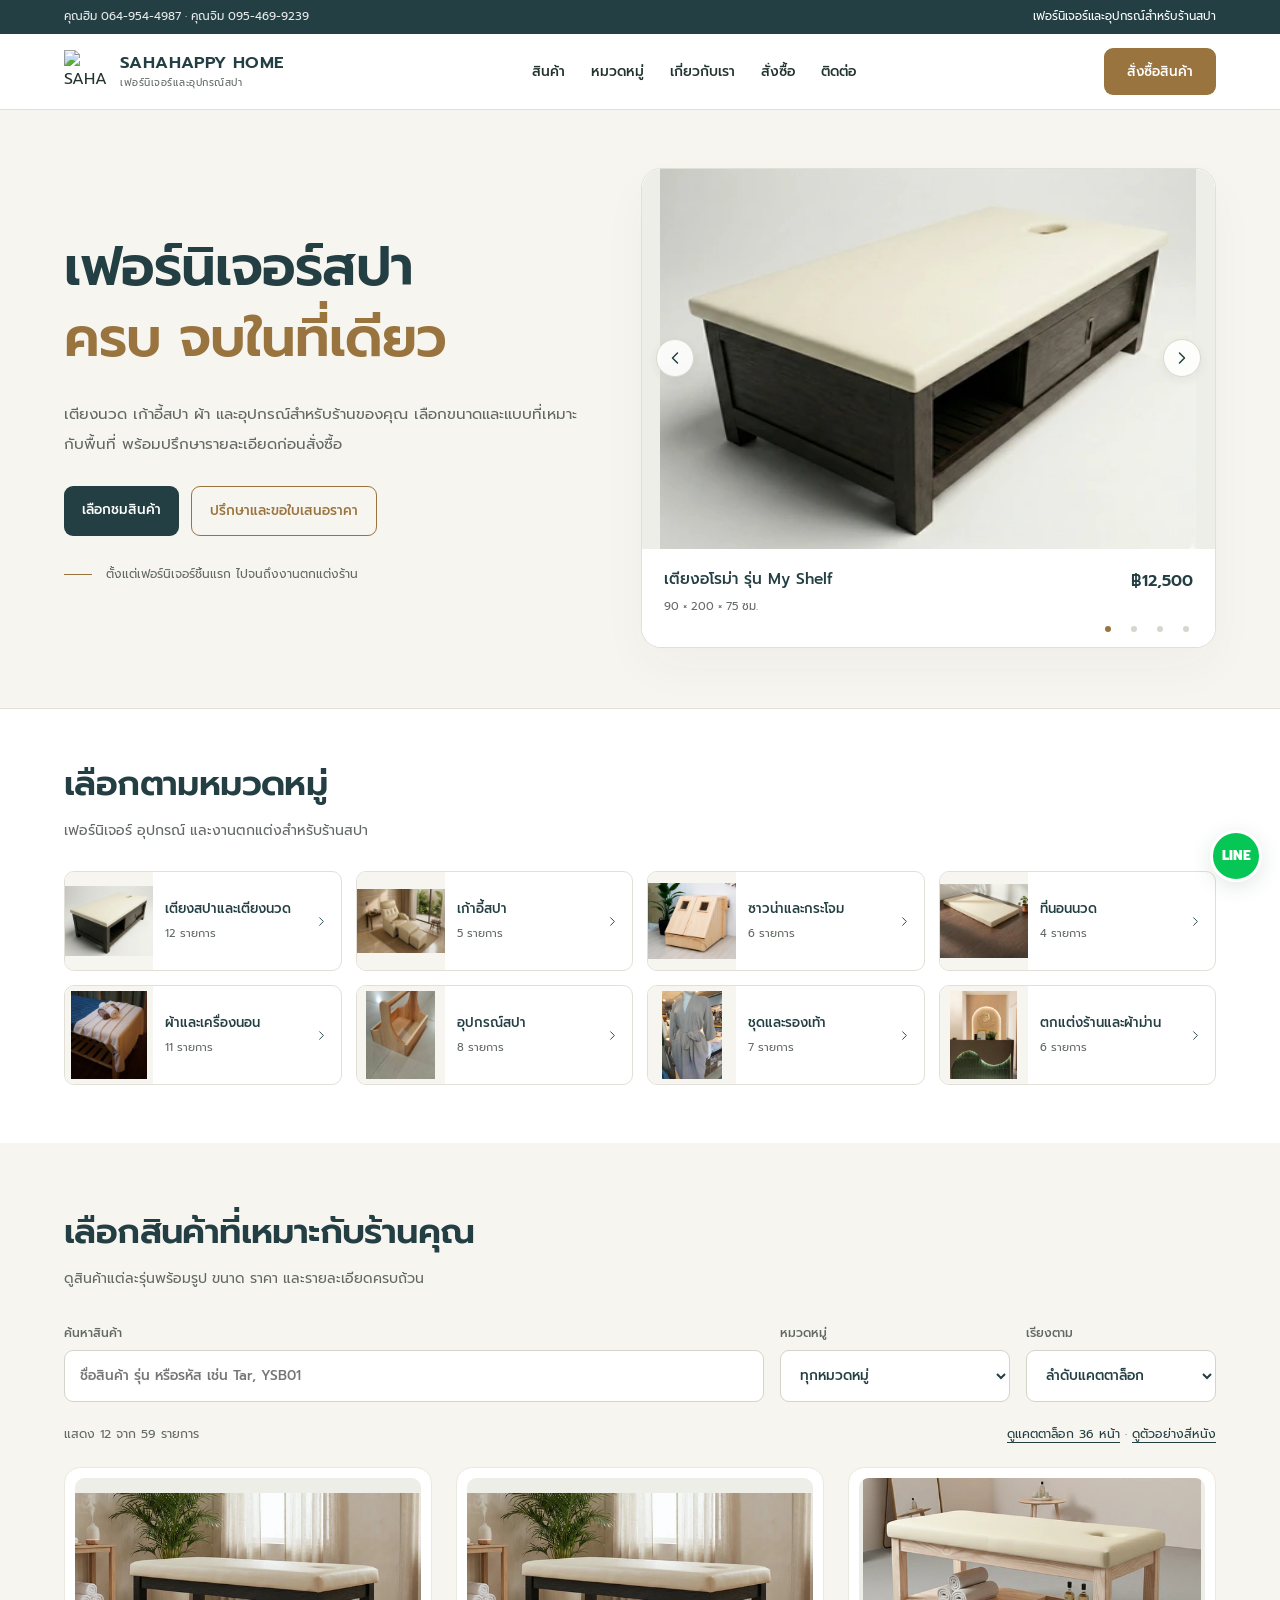
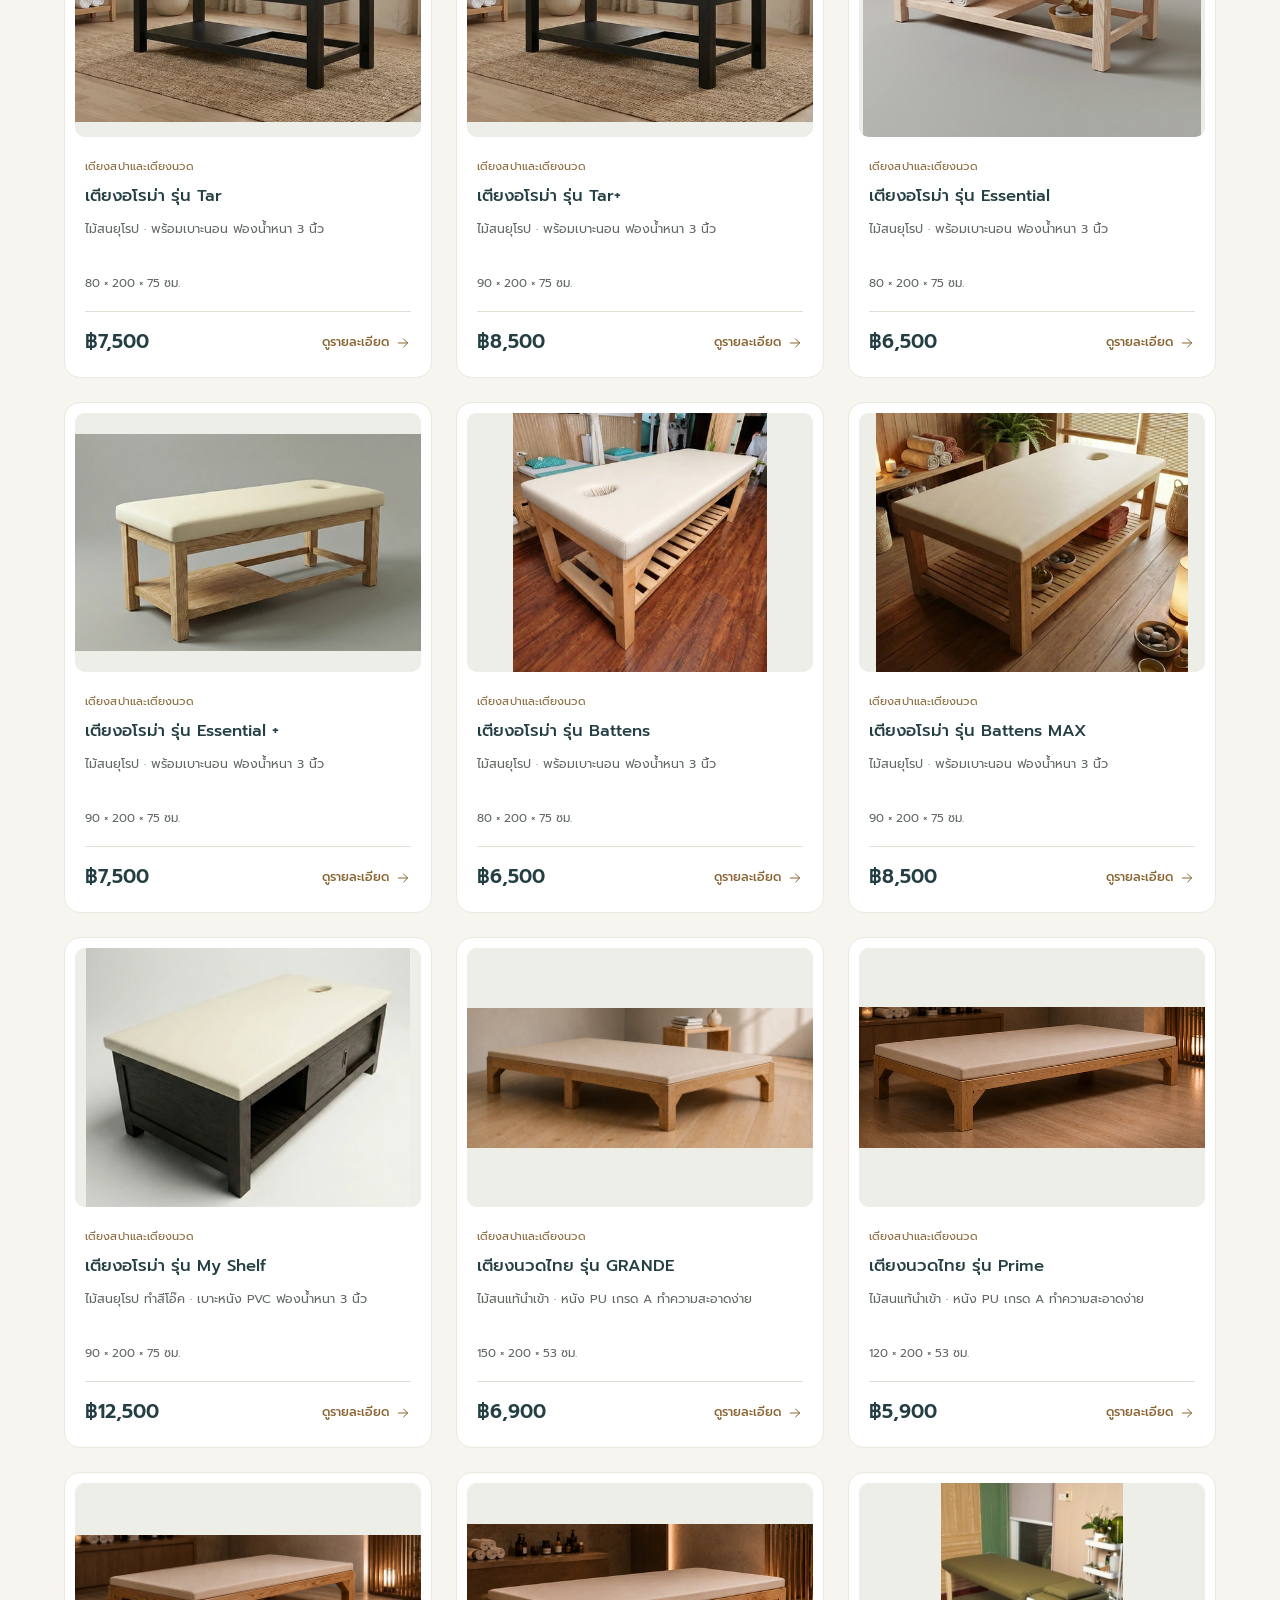
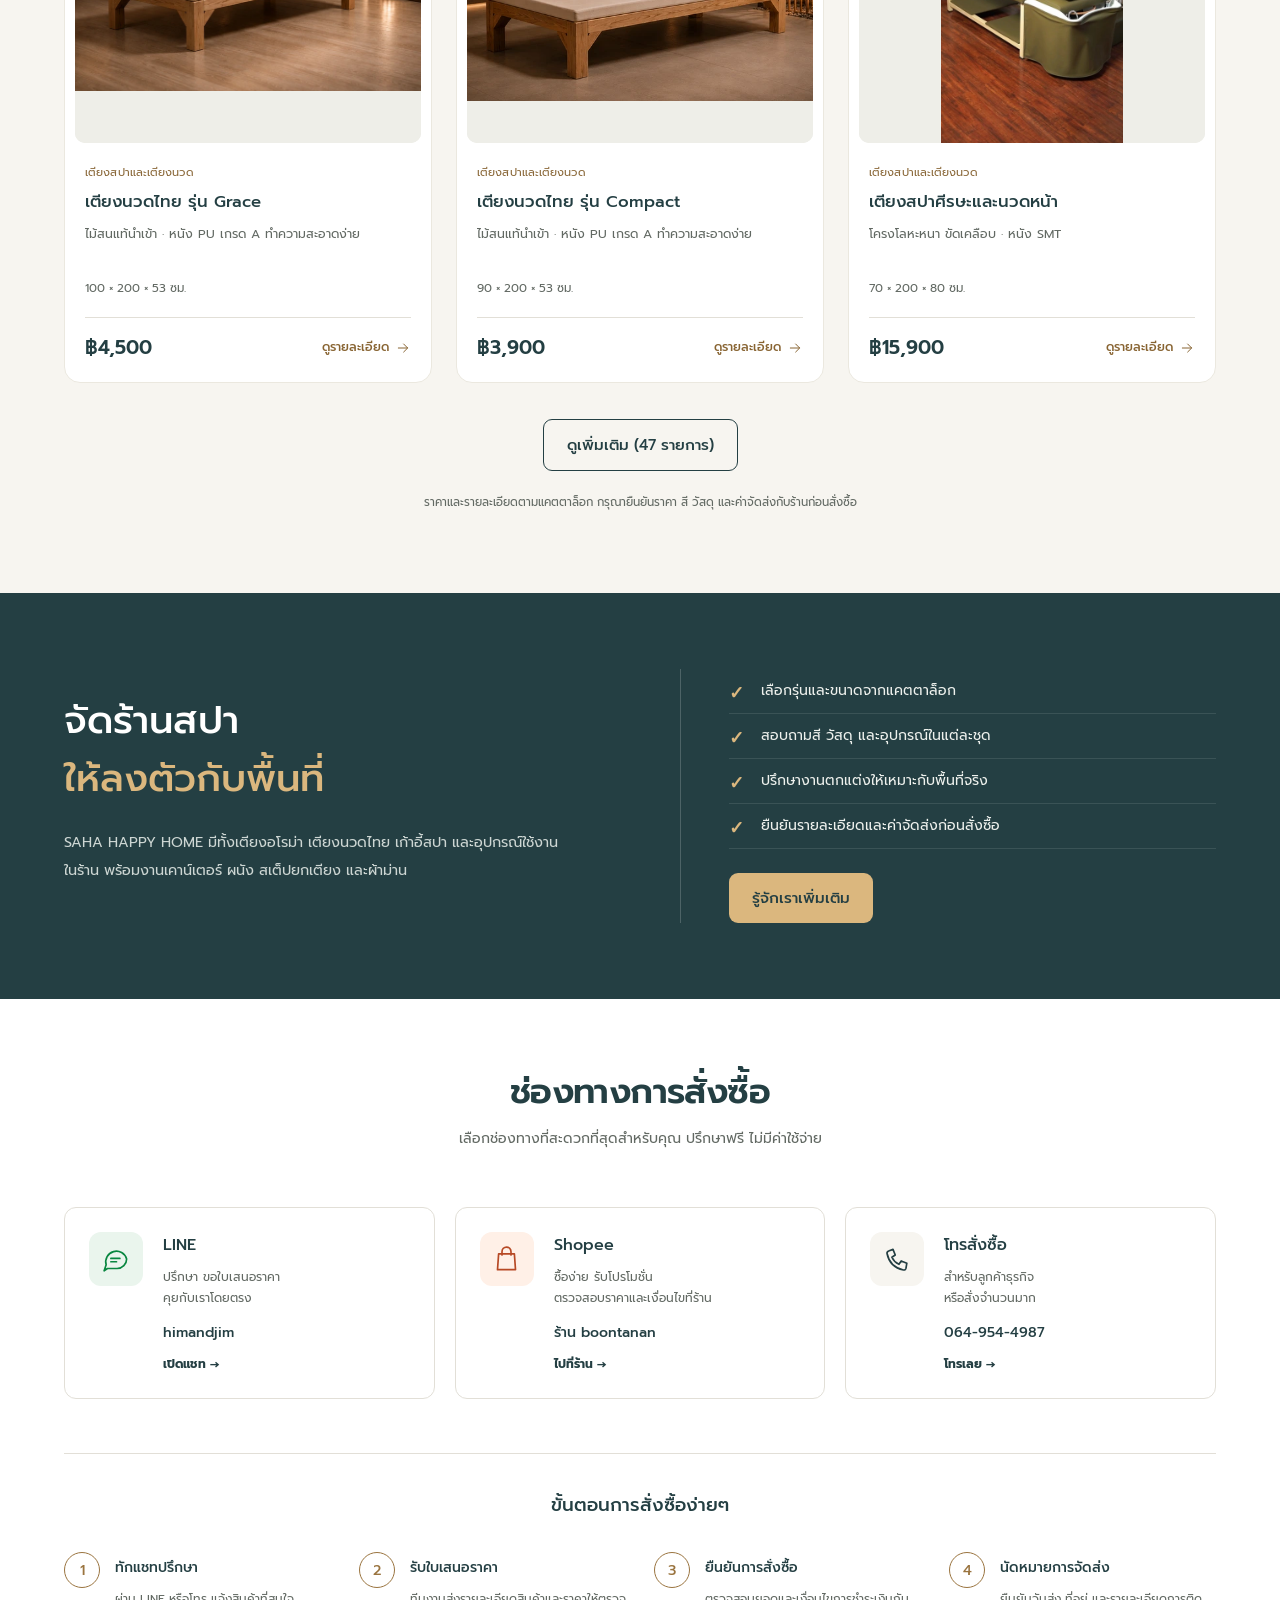
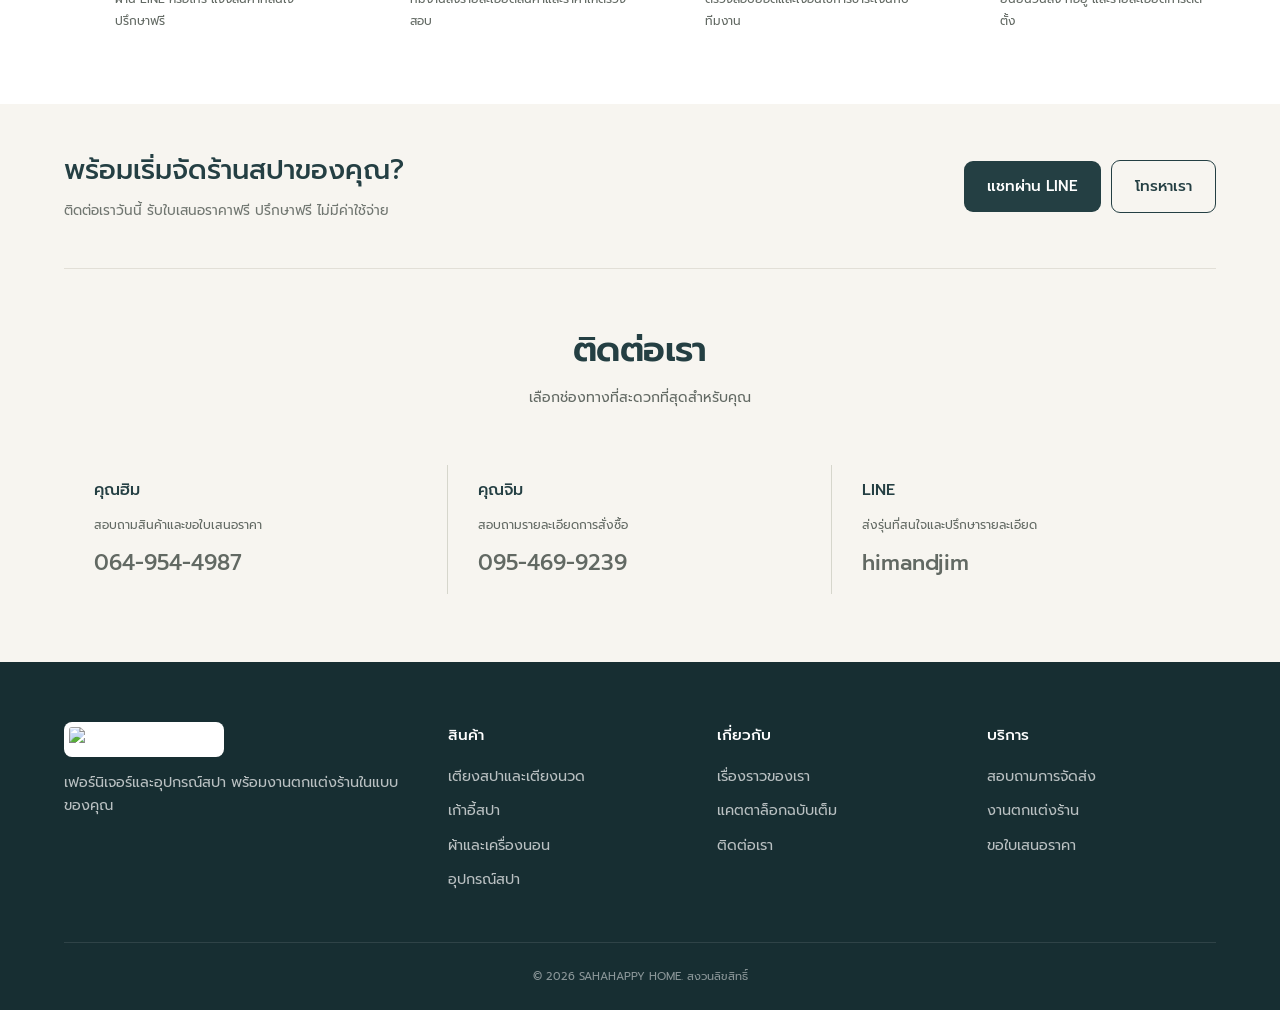
==== commit 96b3412a: "Restore complete production catalogue with 59 products and original photos" ====
--- a/sahahappy-home/index.html
+++ b/sahahappy-home/index.html
@@ -4,8 +4,8 @@
 <head>
     <meta charset="UTF-8" />
     <meta name="viewport" content="width=device-width, initial-scale=1.0" />
-    <meta name="description" content="SAHAHAPPY HOME - เฟอร์นิเจอร์ไม้แท้ และเตียงสปาคุณภาพสูง ผลิตในประเทศไทย" />
-    <title>SAHAHAPPY HOME | เฟอร์นิเจอร์ไม้แท้ และเตียงสปา</title>
+    <meta name="description" content="SAHA HAPPY HOME แคตตาล็อกเฟอร์นิเจอร์และอุปกรณ์สปา เตียงนวด เก้าอี้ ซาวน่า ผ้า และงานตกแต่งร้าน พร้อมรูป ราคา และขนาด" />
+    <title>SAHA HAPPY HOME | เฟอร์นิเจอร์และอุปกรณ์สปา</title>
     <link rel="icon" type="image/png" href="/logo.png" />
     <link rel="preconnect" href="https://fonts.googleapis.com">
     <link rel="preconnect" href="https://fonts.gstatic.com" crossorigin>
@@ -1116,14 +1116,17 @@
             }
         }
     </style>
-<link rel="stylesheet" href="/refined.css" /></head>
+<link rel="stylesheet" href="catalog/catalog.css">
+<link rel="stylesheet" href="showroom.css">
+<style>.sr-only{position:absolute;width:1px;height:1px;padding:0;overflow:hidden;clip:rect(0,0,0,0);white-space:nowrap;border:0;}</style>
+</head>
 
 <body>
 
     <div class="topbar">
         <div class="container topbar-inner">
-            <div> โทร 064-954-4987 | จันทร์-เสาร์ 9:00-18:00</div>
-            <div class="topbar-right"> จัดส่งทั่วประเทศไทย ✦ รับประกันคุณภาพ</div>
+            <div><a href="tel:0649544987">คุณฮิม 064-954-4987</a> · <a href="tel:0954699239">คุณจิม 095-469-9239</a></div>
+            <div class="topbar-right">เฟอร์นิเจอร์และอุปกรณ์สำหรับร้านสปา</div>
         </div>
     </div>
 
@@ -1132,14 +1135,14 @@
             <div class="logo-wrap">
                 <img src="/logo.png" alt="SAHAHAPPY HOME โลโก้" />
                 <div class="logo-text">
-                    SAHAHAPPY <span class="brand-home">HOME</span>
-                    <small>เฟอร์นิเจอร์ไม้แท้ &amp; เตียงสปา</small>
+                    SAHAHAPPY HOME
+                    <small>เฟอร์นิเจอร์และอุปกรณ์สปา</small>
                 </div>
             </div>
             <ul class="nav-links">
                 <li><a href="#products">สินค้า</a></li>
                 <li><a href="#categories">หมวดหมู่</a></li>
-                <li><a href="#about">เกี่ยวกับเรา</a></li>
+                <li><a href="about.html">เกี่ยวกับเรา</a></li>
                 <li><a href="#order">สั่งซื้อ</a></li>
                 <li><a href="#contact">ติดต่อ</a></li>
             </ul>
@@ -1149,187 +1152,351 @@
 
     <header class="hero container">
         <div class="hero-text">
-            <span class="badge">✦ ผลิตในประเทศไทย</span>
-            <h1>เฟอร์นิเจอร์<em>ไม้แท้</em><br>เพื่อบ้านในแบบคุณ</h1>
-            <p class="lead">SAHAHAPPY HOME ผู้ผลิตเฟอร์นิเจอร์ไม้แท้และเตียงสปาคุณภาพพรีเมียม ออกแบบประณีต ใช้งานทนทาน
-                เพื่อสร้างความสุขในทุกพื้นที่ของบ้านและธุรกิจคุณ</p>
-            <div class="hero-cta">
-                <a href="#products" class="btn">ดูสินค้าทั้งหมด</a>
-                <a href="#contact" class="btn btn-outline">ขอใบเสนอราคา</a>
-            </div>
-            <div class="stats">
-                <div>
-                    <div class="stat-num">10+</div>
-                    <div class="stat-label">ปี ประสบการณ์</div>
-                </div>
-                <div>
-                    <div class="stat-num gold">100%</div>
-                    <div class="stat-label">ไม้แท้คุณภาพดี</div>
-                </div>
-                <div>
-                    <div class="stat-num">5,000+</div>
-                    <div class="stat-label">ลูกค้าทั่วประเทศ</div>
-                </div>
-            </div>
+            <h1>เฟอร์นิเจอร์สปา<br><em>ครบ จบในที่เดียว</em></h1>
+            <p class="lead">เตียงนวด เก้าอี้สปา ผ้า และอุปกรณ์สำหรับร้านของคุณ เลือกขนาดและแบบที่เหมาะกับพื้นที่ พร้อมปรึกษารายละเอียดก่อนสั่งซื้อ</p>
+            <div class="hero-cta"><a href="#products" class="btn" data-category-link="">เลือกชมสินค้า</a><a href="#contact" class="btn btn-outline">ปรึกษาและขอใบเสนอราคา</a></div>
+            <p class="hero-service-note">ตั้งแต่เฟอร์นิเจอร์ชิ้นแรก ไปจนถึงงานตกแต่งร้าน</p>
         </div>
-        <div class="hero-visual"><div class="editorial"><span>SAHAHAPPY HOME</span><strong>Natural.<br>Thoughtful.<br>Timeless.</strong><div class="editorial-rule"></div><p>เฟอร์นิเจอร์ไม้แท้ &amp; เตียงสปา</p><small>ความเรียบง่าย ที่อยู่กับคุณได้นาน</small></div></div>
+        <div class="hero-visual"><!-- hero-photo:start --><div class="hero-carousel" data-hero-carousel aria-label="สินค้าแนะนำ" aria-roledescription="carousel">
+  <div class="hero-slides"><button class="hero-slide is-active" type="button" data-product="YSB07" data-hero-slide="0" aria-label="ดูรายละเอียด เตียงอโรม่า รุ่น My Shelf" aria-hidden="false" tabindex="0">
+    <span class="photo-frame" style="--frame-ratio:1.3333333333333333"><span class="photo-crop" style="width:93.44054168429963%;height:100%;"><img src="catalog/images/1450.webp" alt="เตียงอโรม่า รุ่น My Shelf" width="480" height="417" fetchpriority="high" decoding="async" style="width:108.69565217391303%;height:117.64705882352942%;left:-3.804347826086957%;top:-9.411764705882353%"></span></span>
+    <span class="hero-slide-caption"><strong>เตียงอโรม่า รุ่น My Shelf</strong><span class="hero-slide-price">฿12,500</span><span class="hero-slide-size">90 × 200 × 75 ซม.</span></span>
+  </button><button class="hero-slide" type="button" data-product="YSBSP05" data-hero-slide="1" aria-label="ดูรายละเอียด เตียงนวดไทย รุ่น Compact" aria-hidden="true" tabindex="-1">
+    <span class="photo-frame" style="--frame-ratio:1.3333333333333333"><span class="photo-crop" style="width:100%;height:68.29268292682927%;"><img src="catalog/images/3928.webp" alt="เตียงนวดไทย รุ่น Compact" width="640" height="480" loading="lazy" decoding="async" style="width:121.95121951219512%;height:178.57142857142856%;left:-12.195121951219512%;top:-58.92857142857142%"></span></span>
+    <span class="hero-slide-caption"><strong>เตียงนวดไทย รุ่น Compact</strong><span class="hero-slide-price">฿3,900</span><span class="hero-slide-size">90 × 200 × 53 ซม.</span></span>
+  </button><button class="hero-slide" type="button" data-product="SHR03" data-hero-slide="2" aria-label="ดูรายละเอียด เก้าอี้สปา รุ่น Omni" aria-hidden="true" tabindex="-1">
+    <span class="photo-frame" style="--frame-ratio:1.3333333333333333"><span class="photo-crop" style="width:100%;height:96.94148936170211%;"><img src="catalog/images/1648.webp" alt="เก้าอี้สปา รุ่น Omni" width="800" height="729" loading="lazy" decoding="async" style="width:106.38297872340426%;height:133.33333333333334%;left:-3.191489361702128%;top:-26.666666666666668%"></span></span>
+    <span class="hero-slide-caption"><strong>เก้าอี้สปา รุ่น Omni</strong><span class="hero-slide-price">฿7,500</span><span class="hero-slide-size">80 × 75 × 100 ซม.</span></span>
+  </button><button class="hero-slide" type="button" data-product="YSBS03" data-hero-slide="3" aria-label="ดูรายละเอียด ตู้อบซาวน่า รุ่น Thara" aria-hidden="true" tabindex="-1">
+    <span class="photo-frame" style="--frame-ratio:1.3333333333333333"><span class="photo-crop" style="width:60.205078125000014%;height:100%;"><img src="catalog/images/1481.webp" alt="ตู้อบซาวน่า รุ่น Thara" width="411" height="480" loading="lazy" decoding="async" style="width:111.11111111111111%;height:104.16666666666667%;left:-5.555555555555555%;top:0%"></span></span>
+    <span class="hero-slide-caption"><strong>ตู้อบซาวน่า รุ่น Thara</strong><span class="hero-slide-price">฿25,900</span><span class="hero-slide-size">120 × 120 × 180 ซม.</span></span>
+  </button></div>
+  <button class="hero-arrow hero-prev" type="button" data-hero-prev aria-label="สินค้าก่อนหน้า"><svg viewBox="0 0 24 24" aria-hidden="true"><path d="M15 18l-6-6 6-6"/></svg></button>
+  <button class="hero-arrow hero-next" type="button" data-hero-next aria-label="สินค้าถัดไป"><svg viewBox="0 0 24 24" aria-hidden="true"><path d="M9 6l6 6-6 6"/></svg></button>
+  <div class="hero-dots" aria-label="เลือกสินค้า"><button type="button" data-hero-dot="0" aria-label="แสดง เตียงอโรม่า รุ่น My Shelf" aria-pressed="true"></button><button type="button" data-hero-dot="1" aria-label="แสดง เตียงนวดไทย รุ่น Compact" aria-pressed="false"></button><button type="button" data-hero-dot="2" aria-label="แสดง เก้าอี้สปา รุ่น Omni" aria-pressed="false"></button><button type="button" data-hero-dot="3" aria-label="แสดง ตู้อบซาวน่า รุ่น Thara" aria-pressed="false"></button></div>
+</div><!-- hero-photo:end --></div>
     </header>
 
-    <section id="features">
-        <div class="container">
-            <div class="section-header">
-                <span class="section-tag">จุดเด่นของเรา</span>
-                <h2>ทำไมต้องเลือก SAHAHAPPY HOME</h2>
-                <p>เราใส่ใจในทุกรายละเอียด ตั้งแต่การคัดเลือกไม้ การออกแบบ ไปจนถึงการส่งมอบถึงมือคุณ</p>
-            </div>
-            <div class="features-grid">
-                <div class="feature">
-                    <div class="feature-icon">01</div>
-                    <h3>ไม้แท้ 100%</h3>
-                    <p>คัดสรรไม้คุณภาพดีจากแหล่งที่ถูกต้องตามกฎหมาย แข็งแรง ทนทาน ใช้งานได้ยาวนาน</p>
-                </div>
-                <div class="feature">
-                    <div class="feature-icon">02</div>
-                    <h3>ผลิตด้วยช่างฝีมือ</h3>
-                    <p>ทุกชิ้นงานผ่านการประกอบโดยช่างผู้เชี่ยวชาญ ประณีตทุกรอยต่อ สวยงามทุกมุมมอง</p>
-                </div>
-                <div class="feature">
-                    <div class="feature-icon">03</div>
-                    <h3>เตียงสปามาตรฐาน</h3>
-                    <p>เตียงสปาและเตียงนวดออกแบบเพื่อร้านสปาโดยเฉพาะ รองรับน้ำหนักได้ดี นั่งนวดสบาย</p>
-                </div>
-                <div class="feature">
-                    <div class="feature-icon">04</div>
-                    <h3>จัดส่งทั่วไทย</h3>
-                    <p>บริการจัดส่งทั่วประเทศ พร้อมทีมติดตั้งมืออาชีพในเขตกรุงเทพและปริมณฑล</p>
-                </div>
-            </div>
-        </div>
+<section id="categories" class="categories"><div class="container"><div class="section-header"><h2>เลือกตามหมวดหมู่</h2><p>เฟอร์นิเจอร์ อุปกรณ์ และงานตกแต่งสำหรับร้านสปา</p></div><div class="category-grid"><!-- category-items:start --><a class="category-item" href="#products" data-category-link="beds"><span class="category-photo" aria-hidden="true"><span class="photo-frame" style="--frame-ratio:1"><span class="photo-crop" style="width:100%;height:80.2649456521739%;"><img src="catalog/images/1450.webp" alt="" width="480" height="417" loading="lazy" decoding="async" style="width:108.69565217391303%;height:117.64705882352942%;left:-3.804347826086957%;top:-9.411764705882353%"></span></span></span><span class="category-copy"><strong>เตียงสปาและเตียงนวด</strong><small>12 รายการ</small></span><svg class="category-arrow" viewBox="0 0 24 24" aria-hidden="true"><path d="m9 6 6 6-6 6"/></svg></a><a class="category-item" href="#products" data-category-link="chairs"><span class="category-photo" aria-hidden="true"><span class="photo-frame" style="--frame-ratio:1"><span class="photo-crop" style="width:100%;height:72.7061170212766%;"><img src="catalog/images/1648.webp" alt="" width="800" height="729" loading="lazy" decoding="async" style="width:106.38297872340426%;height:133.33333333333334%;left:-3.191489361702128%;top:-26.666666666666668%"></span></span></span><span class="category-copy"><strong>เก้าอี้สปา</strong><small>5 รายการ</small></span><svg class="category-arrow" viewBox="0 0 24 24" aria-hidden="true"><path d="m9 6 6 6-6 6"/></svg></a><a class="category-item" href="#products" data-category-link="sauna"><span class="category-photo" aria-hidden="true"><span class="photo-frame" style="--frame-ratio:1"><span class="photo-crop" style="width:100%;height:87.09677419354838%;"><img src="catalog/images/1517.webp" alt="" width="480" height="480" loading="lazy" decoding="async" style="width:107.5268817204301%;height:123.45679012345678%;left:-3.763440860215054%;top:-16.049382716049383%"></span></span></span><span class="category-copy"><strong>ซาวน่าและกระโจม</strong><small>6 รายการ</small></span><svg class="category-arrow" viewBox="0 0 24 24" aria-hidden="true"><path d="m9 6 6 6-6 6"/></svg></a><a class="category-item" href="#products" data-category-link="mattresses"><span class="category-photo" aria-hidden="true"><span class="photo-frame" style="--frame-ratio:1"><span class="photo-crop" style="width:100%;height:84.96577767288176%;"><img src="catalog/images/1581.webp" alt="" width="446" height="800" loading="lazy" decoding="async" style="width:105.26315789473685%;height:222.22222222222223%;left:-4.736842105263158%;top:-115.55555555555556%"></span></span></span><span class="category-copy"><strong>ที่นอนนวด</strong><small>4 รายการ</small></span><svg class="category-arrow" viewBox="0 0 24 24" aria-hidden="true"><path d="m9 6 6 6-6 6"/></svg></a><a class="category-item" href="#products" data-category-link="linen"><span class="category-photo" aria-hidden="true"><span class="photo-frame" style="--frame-ratio:1"><span class="photo-crop" style="width:85.39999999999999%;height:100%;"><img src="catalog/images/1988.webp" alt="" width="427" height="640" loading="lazy" decoding="async" style="width:104.16666666666667%;height:133.33333333333334%;left:-2.0833333333333335%;top:-29.333333333333332%"></span></span></span><span class="category-copy"><strong>ผ้าและเครื่องนอน</strong><small>11 รายการ</small></span><svg class="category-arrow" viewBox="0 0 24 24" aria-hidden="true"><path d="m9 6 6 6-6 6"/></svg></a><a class="category-item" href="#products" data-category-link="accessories"><span class="category-photo" aria-hidden="true"><span class="photo-frame" style="--frame-ratio:1"><span class="photo-crop" style="width:78.57142857142856%;height:100%;"><img src="catalog/images/1970.webp" alt="" width="405" height="720" loading="lazy" decoding="async" style="width:113.63636363636364%;height:158.73015873015873%;left:-6.818181818181818%;top:-34.92063492063492%"></span></span></span><span class="category-copy"><strong>อุปกรณ์สปา</strong><small>8 รายการ</small></span><svg class="category-arrow" viewBox="0 0 24 24" aria-hidden="true"><path d="m9 6 6 6-6 6"/></svg></a><a class="category-item" href="#products" data-category-link="clothing"><span class="category-photo" aria-hidden="true"><span class="photo-frame" style="--frame-ratio:1"><span class="photo-crop" style="width:68.61702127659575%;height:100%;"><img src="catalog/images/1906.webp" alt="" width="420" height="560" loading="lazy" decoding="async" style="width:116.27906976744187%;height:106.38297872340426%;left:-8.139534883720932%;top:-3.191489361702128%"></span></span></span><span class="category-copy"><strong>ชุดและรองเท้า</strong><small>7 รายการ</small></span><svg class="category-arrow" viewBox="0 0 24 24" aria-hidden="true"><path d="m9 6 6 6-6 6"/></svg></a><a class="category-item" href="#products" data-category-link="interiors"><span class="category-photo" aria-hidden="true"><span class="photo-frame" style="--frame-ratio:1"><span class="photo-crop" style="width:75.20579268292684%;height:100%;"><img src="catalog/images/2106.webp" alt="" width="429" height="640" loading="lazy" decoding="async" style="width:108.69565217391303%;height:121.95121951219512%;left:-4.3478260869565215%;top:-17.07317073170732%"></span></span></span><span class="category-copy"><strong>ตกแต่งร้านและผ้าม่าน</strong><small>6 รายการ</small></span><svg class="category-arrow" viewBox="0 0 24 24" aria-hidden="true"><path d="m9 6 6 6-6 6"/></svg></a><!-- category-items:end --></div></div></section>
+
+<section id="products">
+      <div class="container">
+        <div class="section-header"><h2>เลือกสินค้าที่เหมาะกับร้านคุณ</h2><p>ดูสินค้าแต่ละรุ่นพร้อมรูป ขนาด ราคา และรายละเอียดครบถ้วน</p></div>
+        <div id="catalog-controls" hidden><div class="catalog-toolbar">
+          <label for="catalog-search">ค้นหาสินค้า<input id="catalog-search" type="search" placeholder="ชื่อสินค้า รุ่น หรือรหัส เช่น Tar, YSB01" autocomplete="off"></label>
+          <label for="catalog-category">หมวดหมู่<select id="catalog-category"><option value="">ทุกหมวดหมู่</option><option value="beds">เตียงสปาและเตียงนวด (12)</option><option value="chairs">เก้าอี้สปา (5)</option><option value="sauna">ซาวน่าและกระโจม (6)</option><option value="mattresses">ที่นอนนวด (4)</option><option value="linen">ผ้าและเครื่องนอน (11)</option><option value="accessories">อุปกรณ์สปา (8)</option><option value="clothing">ชุดและรองเท้า (7)</option><option value="interiors">ตกแต่งร้านและผ้าม่าน (6)</option></select></label>
+          <label for="catalog-sort">เรียงตาม<select id="catalog-sort"><option value="catalog">ลำดับแคตตาล็อก</option><option value="price-asc">ราคา: น้อยไปมาก</option><option value="price-desc">ราคา: มากไปน้อย</option></select></label>
+        </div><div class="catalog-filter-state" id="catalog-filter-state" hidden><span id="catalog-filter-label"></span><button class="catalog-reset" id="catalog-clear" type="button">ล้างตัวกรอง</button></div></div>
+        <div class="catalog-summary"><p id="catalog-count" role="status" aria-live="polite">59 รายการ · 59 รุ่นและแบบ</p><div><a href="catalog/source.html" target="_blank" rel="noopener">ดูแคตตาล็อก 36 หน้า</a> · <a href="catalog/pages/page-36.webp" target="_blank" rel="noopener">ดูตัวอย่างสีหนัง</a></div></div>
+        <div class="products-grid" id="catalog-grid"><article class="product" data-id="YSB01">
+    <a class="product-image" href="catalog/pages/page-02.webp" data-product="YSB01" aria-label="ดู เตียงอโรม่า รุ่น Tar"><span class="photo-frame" style="--frame-ratio:1.3333333333333333"><span class="photo-crop" style="width:100%;height:88.42105263157893%;"><img src="catalog/images/1397.webp" alt="เตียงอโรม่า รุ่น Tar" width="560" height="560" loading="lazy" decoding="async" style="width:105.26315789473685%;height:158.73015873015873%;left:-2.6315789473684212%;top:-53.96825396825397%"></span></span></a>
+    <div class="product-info"><p class="catalog-card-category">เตียงสปาและเตียงนวด</p><h3>เตียงอโรม่า รุ่น Tar</h3>
+    <p class="product-desc">ไม้สนยุโรป · พร้อมเบาะนอน ฟองน้ำหนา 3 นิ้ว</p>
+    <p class="product-dim">80 × 200 × 75 ซม.</p>
+    <div class="product-meta"><span class="product-price">฿7,500</span><a class="catalog-detail-link" href="catalog/pages/page-02.webp" data-product="YSB01">ดูรายละเอียด<span class="sr-only"> เตียงอโรม่า รุ่น Tar</span><svg viewBox="0 0 24 24" aria-hidden="true"><path d="M5 12h14m-6-6 6 6-6 6"/></svg></a></div></div></article><article class="product" data-id="YSB02">
+    <a class="product-image" href="catalog/pages/page-03.webp" data-product="YSB02" aria-label="ดู เตียงอโรม่า รุ่น Tar+"><span class="photo-frame" style="--frame-ratio:1.3333333333333333"><span class="photo-crop" style="width:100%;height:88.42105263157893%;"><img src="catalog/images/1397.webp" alt="เตียงอโรม่า รุ่น Tar+" width="560" height="560" loading="lazy" decoding="async" style="width:105.26315789473685%;height:158.73015873015873%;left:-2.6315789473684212%;top:-53.96825396825397%"></span></span></a>
+    <div class="product-info"><p class="catalog-card-category">เตียงสปาและเตียงนวด</p><h3>เตียงอโรม่า รุ่น Tar+</h3>
+    <p class="product-desc">ไม้สนยุโรป · พร้อมเบาะนอน ฟองน้ำหนา 3 นิ้ว</p>
+    <p class="product-dim">90 × 200 × 75 ซม.</p>
+    <div class="product-meta"><span class="product-price">฿8,500</span><a class="catalog-detail-link" href="catalog/pages/page-03.webp" data-product="YSB02">ดูรายละเอียด<span class="sr-only"> เตียงอโรม่า รุ่น Tar+</span><svg viewBox="0 0 24 24" aria-hidden="true"><path d="M5 12h14m-6-6 6 6-6 6"/></svg></a></div></div></article><article class="product" data-id="YSB03">
+    <a class="product-image" href="catalog/pages/page-02.webp" data-product="YSB03" aria-label="ดู เตียงอโรม่า รุ่น Essential"><span class="photo-frame" style="--frame-ratio:1.3333333333333333"><span class="photo-crop" style="width:97.61904761904762%;height:100%;"><img src="catalog/images/1398.webp" alt="เตียงอโรม่า รุ่น Essential" width="640" height="640" loading="lazy" decoding="async" style="width:121.95121951219512%;height:158.73015873015873%;left:-12.195121951219512%;top:-36.507936507936506%"></span></span></a>
+    <div class="product-info"><p class="catalog-card-category">เตียงสปาและเตียงนวด</p><h3>เตียงอโรม่า รุ่น Essential</h3>
+    <p class="product-desc">ไม้สนยุโรป · พร้อมเบาะนอน ฟองน้ำหนา 3 นิ้ว</p>
+    <p class="product-dim">80 × 200 × 75 ซม.</p>
+    <div class="product-meta"><span class="product-price">฿6,500</span><a class="catalog-detail-link" href="catalog/pages/page-02.webp" data-product="YSB03">ดูรายละเอียด<span class="sr-only"> เตียงอโรม่า รุ่น Essential</span><svg viewBox="0 0 24 24" aria-hidden="true"><path d="M5 12h14m-6-6 6 6-6 6"/></svg></a></div></div></article><article class="product" data-id="YSB04">
+    <a class="product-image" href="catalog/pages/page-04.webp" data-product="YSB04" aria-label="ดู เตียงอโรม่า รุ่น Essential +"><span class="photo-frame" style="--frame-ratio:1.3333333333333333"><span class="photo-crop" style="width:100%;height:83.86837881219901%;"><img src="catalog/images/1447.webp" alt="เตียงอโรม่า รุ่น Essential +" width="560" height="418" loading="lazy" decoding="async" style="width:112.35955056179775%;height:133.33333333333334%;left:-5.056179775280899%;top:-14.666666666666666%"></span></span></a>
+    <div class="product-info"><p class="catalog-card-category">เตียงสปาและเตียงนวด</p><h3>เตียงอโรม่า รุ่น Essential +</h3>
+    <p class="product-desc">ไม้สนยุโรป · พร้อมเบาะนอน ฟองน้ำหนา 3 นิ้ว</p>
+    <p class="product-dim">90 × 200 × 75 ซม.</p>
+    <div class="product-meta"><span class="product-price">฿7,500</span><a class="catalog-detail-link" href="catalog/pages/page-04.webp" data-product="YSB04">ดูรายละเอียด<span class="sr-only"> เตียงอโรม่า รุ่น Essential +</span><svg viewBox="0 0 24 24" aria-hidden="true"><path d="M5 12h14m-6-6 6 6-6 6"/></svg></a></div></div></article><article class="product" data-id="YSB06">
+    <a class="product-image" href="catalog/pages/page-02.webp" data-product="YSB06" aria-label="ดู เตียงอโรม่า รุ่น Battens"><span class="photo-frame" style="--frame-ratio:1.3333333333333333"><span class="photo-crop" style="width:73.16176470588236%;height:100%;"><img src="catalog/images/1401.webp" alt="เตียงอโรม่า รุ่น Battens" width="398" height="480" loading="lazy" decoding="async" style="width:100%;height:117.64705882352942%;left:0%;top:-12.941176470588236%"></span></span></a>
+    <div class="product-info"><p class="catalog-card-category">เตียงสปาและเตียงนวด</p><h3>เตียงอโรม่า รุ่น Battens</h3>
+    <p class="product-desc">ไม้สนยุโรป · พร้อมเบาะนอน ฟองน้ำหนา 3 นิ้ว</p>
+    <p class="product-dim">80 × 200 × 75 ซม.</p>
+    <div class="product-meta"><span class="product-price">฿6,500</span><a class="catalog-detail-link" href="catalog/pages/page-02.webp" data-product="YSB06">ดูรายละเอียด<span class="sr-only"> เตียงอโรม่า รุ่น Battens</span><svg viewBox="0 0 24 24" aria-hidden="true"><path d="M5 12h14m-6-6 6 6-6 6"/></svg></a></div></div></article><article class="product" data-id="YSB05">
+    <a class="product-image" href="catalog/pages/page-04.webp" data-product="YSB05" aria-label="ดู เตียงอโรม่า รุ่น Battens MAX"><span class="photo-frame" style="--frame-ratio:1.3333333333333333"><span class="photo-crop" style="width:90.16786570743406%;height:100%;"><img src="catalog/images/1448.webp" alt="เตียงอโรม่า รุ่น Battens MAX" width="480" height="417" loading="lazy" decoding="async" style="width:106.38297872340426%;height:111.11111111111111%;left:-3.7234042553191498%;top:-6.666666666666666%"></span></span></a>
+    <div class="product-info"><p class="catalog-card-category">เตียงสปาและเตียงนวด</p><h3>เตียงอโรม่า รุ่น Battens MAX</h3>
+    <p class="product-desc">ไม้สนยุโรป · พร้อมเบาะนอน ฟองน้ำหนา 3 นิ้ว</p>
+    <p class="product-dim">90 × 200 × 75 ซม.</p>
+    <div class="product-meta"><span class="product-price">฿8,500</span><a class="catalog-detail-link" href="catalog/pages/page-04.webp" data-product="YSB05">ดูรายละเอียด<span class="sr-only"> เตียงอโรม่า รุ่น Battens MAX</span><svg viewBox="0 0 24 24" aria-hidden="true"><path d="M5 12h14m-6-6 6 6-6 6"/></svg></a></div></div></article><article class="product" data-id="YSB07">
+    <a class="product-image" href="catalog/pages/page-04.webp" data-product="YSB07" aria-label="ดู เตียงอโรม่า รุ่น My Shelf"><span class="photo-frame" style="--frame-ratio:1.3333333333333333"><span class="photo-crop" style="width:93.44054168429963%;height:100%;"><img src="catalog/images/1450.webp" alt="เตียงอโรม่า รุ่น My Shelf" width="480" height="417" loading="lazy" decoding="async" style="width:108.69565217391303%;height:117.64705882352942%;left:-3.804347826086957%;top:-9.411764705882353%"></span></span></a>
+    <div class="product-info"><p class="catalog-card-category">เตียงสปาและเตียงนวด</p><h3>เตียงอโรม่า รุ่น My Shelf</h3>
+    <p class="product-desc">ไม้สนยุโรป ทำสีโอ๊ค · เบาะหนัง PVC ฟองน้ำหนา 3 นิ้ว</p>
+    <p class="product-dim">90 × 200 × 75 ซม.</p>
+    <div class="product-meta"><span class="product-price">฿12,500</span><a class="catalog-detail-link" href="catalog/pages/page-04.webp" data-product="YSB07">ดูรายละเอียด<span class="sr-only"> เตียงอโรม่า รุ่น My Shelf</span><svg viewBox="0 0 24 24" aria-hidden="true"><path d="M5 12h14m-6-6 6 6-6 6"/></svg></a></div></div></article><article class="product" data-id="YSBSP01">
+    <a class="product-image" href="catalog/pages/page-18.webp" data-product="YSBSP01" aria-label="ดู เตียงนวดไทย รุ่น GRANDE"><span class="photo-frame" style="--frame-ratio:1.3333333333333333"><span class="photo-crop" style="width:100%;height:53.98351648351648%;"><img src="catalog/images/1740.webp" alt="เตียงนวดไทย รุ่น GRANDE" width="800" height="450" loading="lazy" decoding="async" style="width:109.89010989010988%;height:152.67175572519082%;left:-6.043956043956044%;top:-43.51145038167938%"></span></span></a>
+    <div class="product-info"><p class="catalog-card-category">เตียงสปาและเตียงนวด</p><h3>เตียงนวดไทย รุ่น GRANDE</h3>
+    <p class="product-desc">ไม้สนแท้นำเข้า · หนัง PU เกรด A ทำความสะอาดง่าย</p>
+    <p class="product-dim">150 × 200 × 53 ซม.</p>
+    <div class="product-meta"><span class="product-price">฿6,900</span><a class="catalog-detail-link" href="catalog/pages/page-18.webp" data-product="YSBSP01">ดูรายละเอียด<span class="sr-only"> เตียงนวดไทย รุ่น GRANDE</span><svg viewBox="0 0 24 24" aria-hidden="true"><path d="M5 12h14m-6-6 6 6-6 6"/></svg></a></div></div></article><article class="product" data-id="YSBSP02">
+    <a class="product-image" href="catalog/pages/page-19.webp" data-product="YSBSP02" aria-label="ดู เตียงนวดไทย รุ่น Prime"><span class="photo-frame" style="--frame-ratio:1.3333333333333333"><span class="photo-crop" style="width:100%;height:54.44444444444444%;"><img src="catalog/images/3828.webp" alt="เตียงนวดไทย รุ่น Prime" width="720" height="540" loading="lazy" decoding="async" style="width:111.11111111111111%;height:204.08163265306123%;left:-6.666666666666666%;top:-74.48979591836735%"></span></span></a>
+    <div class="product-info"><p class="catalog-card-category">เตียงสปาและเตียงนวด</p><h3>เตียงนวดไทย รุ่น Prime</h3>
+    <p class="product-desc">ไม้สนแท้นำเข้า · หนัง PU เกรด A ทำความสะอาดง่าย</p>
+    <p class="product-dim">120 × 200 × 53 ซม.</p>
+    <div class="product-meta"><span class="product-price">฿5,900</span><a class="catalog-detail-link" href="catalog/pages/page-19.webp" data-product="YSBSP02">ดูรายละเอียด<span class="sr-only"> เตียงนวดไทย รุ่น Prime</span><svg viewBox="0 0 24 24" aria-hidden="true"><path d="M5 12h14m-6-6 6 6-6 6"/></svg></a></div></div></article><article class="product" data-id="YSBSP04">
+    <a class="product-image" href="catalog/pages/page-20.webp" data-product="YSBSP04" aria-label="ดู เตียงนวดไทย รุ่น Grace"><span class="photo-frame" style="--frame-ratio:1.3333333333333333"><span class="photo-crop" style="width:100%;height:59.999999999999986%;"><img src="catalog/images/1785.webp" alt="เตียงนวดไทย รุ่น Grace" width="800" height="600" loading="lazy" decoding="async" style="width:111.11111111111111%;height:185.18518518518516%;left:-8.88888888888889%;top:-64.81481481481481%"></span></span></a>
+    <div class="product-info"><p class="catalog-card-category">เตียงสปาและเตียงนวด</p><h3>เตียงนวดไทย รุ่น Grace</h3>
+    <p class="product-desc">ไม้สนแท้นำเข้า · หนัง PU เกรด A ทำความสะอาดง่าย</p>
+    <p class="product-dim">100 × 200 × 53 ซม.</p>
+    <div class="product-meta"><span class="product-price">฿4,500</span><a class="catalog-detail-link" href="catalog/pages/page-20.webp" data-product="YSBSP04">ดูรายละเอียด<span class="sr-only"> เตียงนวดไทย รุ่น Grace</span><svg viewBox="0 0 24 24" aria-hidden="true"><path d="M5 12h14m-6-6 6 6-6 6"/></svg></a></div></div></article><article class="product" data-id="YSBSP05">
+    <a class="product-image" href="catalog/pages/page-21.webp" data-product="YSBSP05" aria-label="ดู เตียงนวดไทย รุ่น Compact"><span class="photo-frame" style="--frame-ratio:1.3333333333333333"><span class="photo-crop" style="width:100%;height:68.29268292682927%;"><img src="catalog/images/3928.webp" alt="เตียงนวดไทย รุ่น Compact" width="640" height="480" loading="lazy" decoding="async" style="width:121.95121951219512%;height:178.57142857142856%;left:-12.195121951219512%;top:-58.92857142857142%"></span></span></a>
+    <div class="product-info"><p class="catalog-card-category">เตียงสปาและเตียงนวด</p><h3>เตียงนวดไทย รุ่น Compact</h3>
+    <p class="product-desc">ไม้สนแท้นำเข้า · หนัง PU เกรด A ทำความสะอาดง่าย</p>
+    <p class="product-dim">90 × 200 × 53 ซม.</p>
+    <div class="product-meta"><span class="product-price">฿3,900</span><a class="catalog-detail-link" href="catalog/pages/page-21.webp" data-product="YSBSP05">ดูรายละเอียด<span class="sr-only"> เตียงนวดไทย รุ่น Compact</span><svg viewBox="0 0 24 24" aria-hidden="true"><path d="M5 12h14m-6-6 6 6-6 6"/></svg></a></div></div></article><article class="product" data-id="head-spa-bed">
+    <a class="product-image" href="catalog/pages/page-23.webp" data-product="head-spa-bed" aria-label="ดู เตียงสปาศีรษะและนวดหน้า"><span class="photo-frame" style="--frame-ratio:1.3333333333333333"><span class="photo-crop" style="width:52.5974025974026%;height:100%;"><img src="catalog/images/1868.webp" alt="เตียงสปาศีรษะและนวดหน้า" width="450" height="800" loading="lazy" decoding="async" style="width:104.16666666666667%;height:129.87012987012986%;left:-2.0833333333333335%;top:-24.675324675324674%"></span></span></a>
+    <div class="product-info"><p class="catalog-card-category">เตียงสปาและเตียงนวด</p><h3>เตียงสปาศีรษะและนวดหน้า</h3>
+    <p class="product-desc">โครงโลหะหนา ขัดเคลือบ · หนัง SMT</p>
+    <p class="product-dim">70 × 200 × 80 ซม.</p>
+    <div class="product-meta"><span class="product-price">฿15,900</span><a class="catalog-detail-link" href="catalog/pages/page-23.webp" data-product="head-spa-bed">ดูรายละเอียด<span class="sr-only"> เตียงสปาศีรษะและนวดหน้า</span><svg viewBox="0 0 24 24" aria-hidden="true"><path d="M5 12h14m-6-6 6 6-6 6"/></svg></a></div></div></article><article class="product" data-id="SHR02">
+    <a class="product-image" href="catalog/pages/page-11.webp" data-product="SHR02" aria-label="ดู เก้าอี้สปา รุ่น Avant"><span class="photo-frame" style="--frame-ratio:1.3333333333333333"><span class="photo-crop" style="width:86.78571428571429%;height:100%;"><img src="catalog/images/1629.webp" alt="เก้าอี้สปา รุ่น Avant" width="800" height="800" loading="lazy" decoding="async" style="width:123.45679012345678%;height:142.85714285714286%;left:-11.728395061728394%;top:-34.285714285714285%"></span></span></a>
+    <div class="product-info"><p class="catalog-card-category">เก้าอี้สปา</p><h3>เก้าอี้สปา รุ่น Avant</h3>
+    <p class="product-desc">หนัง PU เกรด A ทำความสะอาดง่าย · โครงสร้างโลหะ รับน้ำหนัก 100 กก.+ ตามแคตตาล็อก</p>
+    <p class="product-dim">80 × 75 × 100 ซม.</p>
+    <div class="product-meta"><span class="product-price">฿7,500</span><a class="catalog-detail-link" href="catalog/pages/page-11.webp" data-product="SHR02">ดูรายละเอียด<span class="sr-only"> เก้าอี้สปา รุ่น Avant</span><svg viewBox="0 0 24 24" aria-hidden="true"><path d="M5 12h14m-6-6 6 6-6 6"/></svg></a></div></div></article><article class="product" data-id="SHR03">
+    <a class="product-image" href="catalog/pages/page-12.webp" data-product="SHR03" aria-label="ดู เก้าอี้สปา รุ่น Omni"><span class="photo-frame" style="--frame-ratio:1.3333333333333333"><span class="photo-crop" style="width:100%;height:96.94148936170211%;"><img src="catalog/images/1648.webp" alt="เก้าอี้สปา รุ่น Omni" width="800" height="729" loading="lazy" decoding="async" style="width:106.38297872340426%;height:133.33333333333334%;left:-3.191489361702128%;top:-26.666666666666668%"></span></span></a>
+    <div class="product-info"><p class="catalog-card-category">เก้าอี้สปา</p><h3>เก้าอี้สปา รุ่น Omni</h3>
+    <p class="product-desc">หนัง PU เกรด A ทำความสะอาดง่าย · โครงสร้างโลหะ รับน้ำหนัก 100 กก.+ ตามแคตตาล็อก</p>
+    <p class="product-dim">80 × 75 × 100 ซม.</p>
+    <div class="product-meta"><span class="product-price">฿7,500</span><a class="catalog-detail-link" href="catalog/pages/page-12.webp" data-product="SHR03">ดูรายละเอียด<span class="sr-only"> เก้าอี้สปา รุ่น Omni</span><svg viewBox="0 0 24 24" aria-hidden="true"><path d="M5 12h14m-6-6 6 6-6 6"/></svg></a></div></div></article><article class="product" data-id="SHR04">
+    <a class="product-image" href="catalog/pages/page-13.webp" data-product="SHR04" aria-label="ดู เก้าอี้สปา จัมโบ้"><span class="photo-frame" style="--frame-ratio:1.3333333333333333"><span class="photo-crop" style="width:96.88073394495413%;height:100%;clip-path:polygon(0 7%, 51% 7%, 51% 0, 100% 0, 100% 100%, 0 100%);"><img src="catalog/images/1660.webp" alt="เก้าอี้สปา จัมโบ้" width="640" height="800" loading="lazy" decoding="async" style="width:113.63636363636364%;height:183.48623853211006%;left:-7.386363636363637%;top:-31.19266055045871%"></span></span></a>
+    <div class="product-info"><p class="catalog-card-category">เก้าอี้สปา</p><h3>เก้าอี้สปา จัมโบ้</h3>
+    <p class="product-desc">หนัง PU เกรด A ทำความสะอาดง่าย · โครงสร้างโลหะ รับน้ำหนัก 100 กก.+ ตามแคตตาล็อก</p>
+    <p class="product-dim">95 × 93 × 106 ซม.</p>
+    <div class="product-meta"><span class="product-price">สอบถามราคา</span><a class="catalog-detail-link" href="catalog/pages/page-13.webp" data-product="SHR04">ดูรายละเอียด<span class="sr-only"> เก้าอี้สปา จัมโบ้</span><svg viewBox="0 0 24 24" aria-hidden="true"><path d="M5 12h14m-6-6 6 6-6 6"/></svg></a></div></div></article><article class="product" data-id="SHR05">
+    <a class="product-image" href="catalog/pages/page-14.webp" data-product="SHR05" aria-label="ดู เก้าอี้สปา เฮลท์แคร์ &amp; สปา"><span class="photo-frame" style="--frame-ratio:1.3333333333333333"><span class="photo-crop" style="width:83.33333333333334%;height:100%;clip-path:polygon(0 5%,22% 5%,22% 0,100% 0,100% 100%,0 100%);"><img src="catalog/images/1680.webp" alt="เก้าอี้สปา เฮลท์แคร์ &amp; สปา" width="600" height="800" loading="lazy" decoding="async" style="width:125%;height:185.18518518518516%;left:-15%;top:-37.03703703703704%"></span></span></a>
+    <div class="product-info"><p class="catalog-card-category">เก้าอี้สปา</p><h3>เก้าอี้สปา เฮลท์แคร์ &amp; สปา</h3>
+    <p class="product-desc">หนัง PU เกรด A ทำความสะอาดง่าย · โครงสร้างโลหะ รับน้ำหนัก 100 กก.+ ตามแคตตาล็อก</p>
+    <p class="product-dim">90 × 100 × 100 ซม.</p>
+    <div class="product-meta"><span class="product-price">สอบถามราคา</span><a class="catalog-detail-link" href="catalog/pages/page-14.webp" data-product="SHR05">ดูรายละเอียด<span class="sr-only"> เก้าอี้สปา เฮลท์แคร์ &amp; สปา</span><svg viewBox="0 0 24 24" aria-hidden="true"><path d="M5 12h14m-6-6 6 6-6 6"/></svg></a></div></div></article><article class="product" data-id="SHR01">
+    <a class="product-image" href="catalog/pages/page-15.webp" data-product="SHR01" aria-label="ดู เก้าอี้สปา รุ่น EASY"><span class="photo-frame" style="--frame-ratio:1.3333333333333333"><span class="photo-crop" style="width:74.625%;height:100%;"><img src="catalog/images/1702.webp" alt="เก้าอี้สปา รุ่น EASY" width="597" height="800" loading="lazy" decoding="async" style="width:108.69565217391303%;height:144.92753623188406%;left:-4.3478260869565215%;top:-33.333333333333336%"></span></span></a>
+    <div class="product-info"><p class="catalog-card-category">เก้าอี้สปา</p><h3>เก้าอี้สปา รุ่น EASY</h3>
+    <p class="product-desc">หนัง PU เกรด A ทำความสะอาดง่าย · โครงสร้างโลหะ รับน้ำหนัก 100 กก.+ ตามแคตตาล็อก</p>
+    <p class="product-dim">82 × 80 × 105 ซม.</p>
+    <div class="product-meta"><span class="product-price">฿9,500</span><a class="catalog-detail-link" href="catalog/pages/page-15.webp" data-product="SHR01">ดูรายละเอียด<span class="sr-only"> เก้าอี้สปา รุ่น EASY</span><svg viewBox="0 0 24 24" aria-hidden="true"><path d="M5 12h14m-6-6 6 6-6 6"/></svg></a></div></div></article><article class="product" data-id="YSBS01">
+    <a class="product-image" href="catalog/pages/page-05.webp" data-product="YSBS01" aria-label="ดู ตู้อบซาวน่า รุ่น Sola"><span class="photo-frame" style="--frame-ratio:1.3333333333333333"><span class="photo-crop" style="width:73.80679022470068%;height:100%;"><img src="catalog/images/1483.webp" alt="ตู้อบซาวน่า รุ่น Sola" width="720" height="402" loading="lazy" decoding="async" style="width:200%;height:109.89010989010988%;left:-48%;top:-1.0989010989010988%"></span></span></a>
+    <div class="product-info"><p class="catalog-card-category">ซาวน่าและกระโจม</p><h3>ตู้อบซาวน่า รุ่น Sola</h3>
+    <p class="product-desc">ไม้สนยุโรป ขัดเคลือบ · แผงควบคุมอุณหภูมิ</p>
+    <p class="product-dim">80 × 80 × 180 ซม.</p>
+    <div class="product-meta"><span class="product-price">฿13,500</span><a class="catalog-detail-link" href="catalog/pages/page-05.webp" data-product="YSBS01">ดูรายละเอียด<span class="sr-only"> ตู้อบซาวน่า รุ่น Sola</span><svg viewBox="0 0 24 24" aria-hidden="true"><path d="M5 12h14m-6-6 6 6-6 6"/></svg></a></div></div></article><article class="product" data-id="YSBS02">
+    <a class="product-image" href="catalog/pages/page-05.webp" data-product="YSBS02" aria-label="ดู ตู้อบซาวน่า รุ่น En"><span class="photo-frame" style="--frame-ratio:1.3333333333333333"><span class="photo-crop" style="width:64.28571428571429%;height:100%;"><img src="catalog/images/1480.webp" alt="ตู้อบซาวน่า รุ่น En" width="480" height="480" loading="lazy" decoding="async" style="width:138.88888888888889%;height:119.04761904761905%;left:-13.88888888888889%;top:-8.928571428571429%"></span></span></a>
+    <div class="product-info"><p class="catalog-card-category">ซาวน่าและกระโจม</p><h3>ตู้อบซาวน่า รุ่น En</h3>
+    <p class="product-desc">ไม้สนยุโรป ขัดเคลือบ · แผงควบคุมอุณหภูมิ</p>
+    <p class="product-dim">100 × 100 × 180 ซม.</p>
+    <div class="product-meta"><span class="product-price">฿15,500</span><a class="catalog-detail-link" href="catalog/pages/page-05.webp" data-product="YSBS02">ดูรายละเอียด<span class="sr-only"> ตู้อบซาวน่า รุ่น En</span><svg viewBox="0 0 24 24" aria-hidden="true"><path d="M5 12h14m-6-6 6 6-6 6"/></svg></a></div></div></article><article class="product" data-id="YSBS03">
+    <a class="product-image" href="catalog/pages/page-05.webp" data-product="YSBS03" aria-label="ดู ตู้อบซาวน่า รุ่น Thara"><span class="photo-frame" style="--frame-ratio:1.3333333333333333"><span class="photo-crop" style="width:60.205078125000014%;height:100%;"><img src="catalog/images/1481.webp" alt="ตู้อบซาวน่า รุ่น Thara" width="411" height="480" loading="lazy" decoding="async" style="width:111.11111111111111%;height:104.16666666666667%;left:-5.555555555555555%;top:0%"></span></span></a>
+    <div class="product-info"><p class="catalog-card-category">ซาวน่าและกระโจม</p><h3>ตู้อบซาวน่า รุ่น Thara</h3>
+    <p class="product-desc">ไม้สนยุโรป ขัดเคลือบ · แผงควบคุมอุณหภูมิ</p>
+    <p class="product-dim">120 × 120 × 180 ซม.</p>
+    <div class="product-meta"><span class="product-price">฿25,900</span><a class="catalog-detail-link" href="catalog/pages/page-05.webp" data-product="YSBS03">ดูรายละเอียด<span class="sr-only"> ตู้อบซาวน่า รุ่น Thara</span><svg viewBox="0 0 24 24" aria-hidden="true"><path d="M5 12h14m-6-6 6 6-6 6"/></svg></a></div></div></article><article class="product" data-id="YSBS04">
+    <a class="product-image" href="catalog/pages/page-06.webp" data-product="YSBS04" aria-label="ดู ตู้อบซาวน่า รุ่น Solo"><span class="photo-frame" style="--frame-ratio:1.3333333333333333"><span class="photo-crop" style="width:86.11111111111111%;height:100%;"><img src="catalog/images/1517.webp" alt="ตู้อบซาวน่า รุ่น Solo" width="480" height="480" loading="lazy" decoding="async" style="width:107.5268817204301%;height:123.45679012345678%;left:-3.763440860215054%;top:-16.049382716049383%"></span></span></a>
+    <div class="product-info"><p class="catalog-card-category">ซาวน่าและกระโจม</p><h3>ตู้อบซาวน่า รุ่น Solo</h3>
+    <p class="product-desc">ไม้สนยุโรป ขัดเคลือบ · แผงควบคุมอุณหภูมิ</p>
+    <p class="product-dim">90 × 90 × 110 ซม.</p>
+    <div class="product-meta"><span class="product-price">฿11,500</span><a class="catalog-detail-link" href="catalog/pages/page-06.webp" data-product="YSBS04">ดูรายละเอียด<span class="sr-only"> ตู้อบซาวน่า รุ่น Solo</span><svg viewBox="0 0 24 24" aria-hidden="true"><path d="M5 12h14m-6-6 6 6-6 6"/></svg></a></div></div></article><article class="product" data-id="YSB001">
+    <a class="product-image" href="catalog/pages/page-07.webp" data-product="YSB001" aria-label="ดู กระโจมอบซาวน่า"><span class="photo-frame" style="--frame-ratio:1.3333333333333333"><span class="photo-crop" style="width:42.65109890109889%;height:100%;"><img src="catalog/images/1536.webp" alt="กระโจมอบซาวน่า" width="420" height="560" loading="lazy" decoding="async" style="width:144.92753623188406%;height:109.89010989010988%;left:-31.884057971014496%;top:-2.1978021978021975%"></span></span></a>
+    <div class="product-info"><p class="catalog-card-category">ซาวน่าและกระโจม</p><h3>กระโจมอบซาวน่า</h3>
+    <p class="product-desc">1 ที่นั่ง · ถอดประกอบง่าย</p>
+    <p class="product-dim">64 × 72 × 190 ซม.</p>
+    <div class="product-meta"><span class="product-price">฿1,900</span><a class="catalog-detail-link" href="catalog/pages/page-07.webp" data-product="YSB001">ดูรายละเอียด<span class="sr-only"> กระโจมอบซาวน่า</span><svg viewBox="0 0 24 24" aria-hidden="true"><path d="M5 12h14m-6-6 6 6-6 6"/></svg></a></div></div></article><article class="product" data-id="charcoal-box">
+    <a class="product-image" href="catalog/pages/page-07.webp" data-product="charcoal-box" aria-label="ดู กล่องไม้นั่งถ่าน"><span class="photo-frame" style="--frame-ratio:1.3333333333333333"><span class="photo-crop" style="width:58.25892857142858%;height:100%;"><img src="catalog/images/1539.webp" alt="กล่องไม้นั่งถ่าน" width="420" height="560" loading="lazy" decoding="async" style="width:114.94252873563218%;height:119.04761904761905%;left:-8.045977011494253%;top:-11.904761904761905%"></span></span></a>
+    <div class="product-info"><p class="catalog-card-category">ซาวน่าและกระโจม</p><h3>กล่องไม้นั่งถ่าน</h3>
+    <p class="product-desc">ไม้สนยุโรป</p>
+    <p class="product-dim">35 × 35 × 35 ซม.</p>
+    <div class="product-meta"><span class="product-price">฿1,900</span><a class="catalog-detail-link" href="catalog/pages/page-07.webp" data-product="charcoal-box">ดูรายละเอียด<span class="sr-only"> กล่องไม้นั่งถ่าน</span><svg viewBox="0 0 24 24" aria-hidden="true"><path d="M5 12h14m-6-6 6 6-6 6"/></svg></a></div></div></article><article class="product" data-id="YSBM03">
+    <a class="product-image" href="catalog/pages/page-08.webp" data-product="YSBM03" aria-label="ดู ที่นอนอโรม่า รุ่น Aromy 100"><span class="photo-frame" style="--frame-ratio:1.3333333333333333"><span class="photo-crop" style="width:100%;height:49.42528735632183%;"><img src="catalog/images/1561.webp" alt="ที่นอนอโรม่า รุ่น Aromy 100" width="800" height="600" loading="lazy" decoding="async" style="width:114.94252873563218%;height:232.55813953488374%;left:-8.045977011494253%;top:-111.62790697674419%"></span></span></a>
+    <div class="product-info"><p class="catalog-card-category">ที่นอนนวด</p><h3>ที่นอนอโรม่า รุ่น Aromy 100</h3>
+    <p class="product-desc">หนัง PU เกรด A ทำความสะอาดง่าย · สัมผัสเนียนนุ่ม</p>
+    <p class="product-dim">100 × 200 × 7.6 ซม.</p>
+    <div class="product-meta"><span class="product-price">฿1,890</span><a class="catalog-detail-link" href="catalog/pages/page-08.webp" data-product="YSBM03">ดูรายละเอียด<span class="sr-only"> ที่นอนอโรม่า รุ่น Aromy 100</span><svg viewBox="0 0 24 24" aria-hidden="true"><path d="M5 12h14m-6-6 6 6-6 6"/></svg></a></div></div></article><article class="product" data-id="YSBM01">
+    <a class="product-image" href="catalog/pages/page-09.webp" data-product="YSBM01" aria-label="ดู ที่นอนนวดไทย รุ่น Shift 100"><span class="photo-frame" style="--frame-ratio:1.3333333333333333"><span class="photo-crop" style="width:88.27083333333333%;height:100%;"><img src="catalog/images/1581.webp" alt="ที่นอนนวดไทย รุ่น Shift 100" width="446" height="800" loading="lazy" decoding="async" style="width:105.26315789473685%;height:222.22222222222223%;left:-4.736842105263158%;top:-115.55555555555556%"></span></span></a>
+    <div class="product-info"><p class="catalog-card-category">ที่นอนนวด</p><h3>ที่นอนนวดไทย รุ่น Shift 100</h3>
+    <p class="product-desc">หนัง PU เกรด A ทำความสะอาดง่าย · สัมผัสเนียนนุ่ม</p>
+    <p class="product-dim">100 × 200 × 7.6 ซม.</p>
+    <div class="product-meta"><span class="product-price">฿1,890</span><a class="catalog-detail-link" href="catalog/pages/page-09.webp" data-product="YSBM01">ดูรายละเอียด<span class="sr-only"> ที่นอนนวดไทย รุ่น Shift 100</span><svg viewBox="0 0 24 24" aria-hidden="true"><path d="M5 12h14m-6-6 6 6-6 6"/></svg></a></div></div></article><article class="product" data-id="YSBM02">
+    <a class="product-image" href="catalog/pages/page-09.webp" data-product="YSBM02" aria-label="ดู ที่นอนนวดไทย รุ่น Shift 120"><span class="photo-frame" style="--frame-ratio:1.3333333333333333"><span class="photo-crop" style="width:100%;height:68.14814814814814%;"><img src="catalog/images/1582.webp" alt="ที่นอนนวดไทย รุ่น Shift 120" width="800" height="800" loading="lazy" decoding="async" style="width:111.11111111111111%;height:217.39130434782606%;left:-6.111111111111111%;top:-100%"></span></span></a>
+    <div class="product-info"><p class="catalog-card-category">ที่นอนนวด</p><h3>ที่นอนนวดไทย รุ่น Shift 120</h3>
+    <p class="product-desc">หนัง PU เกรด A ทำความสะอาดง่าย · สัมผัสเนียนนุ่ม</p>
+    <p class="product-dim">120 × 200 × 7.6 ซม.</p>
+    <div class="product-meta"><span class="product-price">฿2,390</span><a class="catalog-detail-link" href="catalog/pages/page-09.webp" data-product="YSBM02">ดูรายละเอียด<span class="sr-only"> ที่นอนนวดไทย รุ่น Shift 120</span><svg viewBox="0 0 24 24" aria-hidden="true"><path d="M5 12h14m-6-6 6 6-6 6"/></svg></a></div></div></article><article class="product" data-id="training-mattress">
+    <a class="product-image" href="catalog/pages/page-10.webp" data-product="training-mattress" aria-label="ดู ที่นอนสำหรับสอนนวดไทย"><span class="photo-frame" style="--frame-ratio:1.3333333333333333"><span class="photo-crop" style="width:100%;height:65.91760299625469%;"><img src="catalog/images/1608.webp" alt="ที่นอนสำหรับสอนนวดไทย" width="720" height="720" loading="lazy" decoding="async" style="width:112.35955056179775%;height:227.27272727272728%;left:-6.179775280898876%;top:-106.81818181818181%"></span></span></a>
+    <div class="product-info"><p class="catalog-card-category">ที่นอนนวด</p><h3>ที่นอนสำหรับสอนนวดไทย</h3>
+    <p class="product-desc">หนัง PU เกรด A · ฟองน้ำ CHD</p>
+    <p class="product-dim">90 × 200 × 2.5 ซม.</p>
+    <div class="product-meta"><span class="product-price">สอบถามราคา</span><a class="catalog-detail-link" href="catalog/pages/page-10.webp" data-product="training-mattress">ดูรายละเอียด<span class="sr-only"> ที่นอนสำหรับสอนนวดไทย</span><svg viewBox="0 0 24 24" aria-hidden="true"><path d="M5 12h14m-6-6 6 6-6 6"/></svg></a></div></div></article><article class="product" data-id="spa-blanket-set">
+    <a class="product-image" href="catalog/pages/page-29.webp" data-product="spa-blanket-set" aria-label="ดู ชุดเซตผ้าห่มเตียงสปา"><span class="photo-frame" style="--frame-ratio:1.3333333333333333"><span class="photo-crop" style="width:64.05%;height:100%;"><img src="catalog/images/1988.webp" alt="ชุดเซตผ้าห่มเตียงสปา" width="427" height="640" loading="lazy" decoding="async" style="width:104.16666666666667%;height:133.33333333333334%;left:-2.0833333333333335%;top:-29.333333333333332%"></span></span></a>
+    <div class="product-info"><p class="catalog-card-category">ผ้าและเครื่องนอน</p><h3>ชุดเซตผ้าห่มเตียงสปา</h3>
+    <p class="product-desc">ผ้าห่ม 1 ผืน ขนาด 30 × 60 นิ้ว · ผ้าเช็ดหน้า 2 ผืน</p>
+    <p class="product-dim">สอบถามตัวเลือกกับร้าน</p>
+    <div class="product-meta"><span class="product-price">฿790</span><a class="catalog-detail-link" href="catalog/pages/page-29.webp" data-product="spa-blanket-set">ดูรายละเอียด<span class="sr-only"> ชุดเซตผ้าห่มเตียงสปา</span><svg viewBox="0 0 24 24" aria-hidden="true"><path d="M5 12h14m-6-6 6 6-6 6"/></svg></a></div></div></article><article class="product" data-id="foot-towel-set">
+    <a class="product-image" href="catalog/pages/page-29.webp" data-product="foot-towel-set" aria-label="ดู ผ้าขนหนูครบชุดสำหรับนวดเท้า"><span class="photo-frame" style="--frame-ratio:1.3333333333333333"><span class="photo-crop" style="width:90.27777777777779%;height:100%;"><img src="catalog/images/1989.webp" alt="ผ้าขนหนูครบชุดสำหรับนวดเท้า" width="640" height="480" loading="lazy" decoding="async" style="width:153.84615384615384%;height:138.88888888888889%;left:-27.69230769230769%;top:-26.38888888888889%"></span></span></a>
+    <div class="product-info"><p class="catalog-card-category">ผ้าและเครื่องนอน</p><h3>ผ้าขนหนูครบชุดสำหรับนวดเท้า</h3>
+    <p class="product-desc">ผ้าสำหรับนวดเท้า 2 ผืน · เลือกสีได้หลากหลาย</p>
+    <p class="product-dim">15 × 30 นิ้ว</p>
+    <div class="product-meta"><span class="product-price">฿190</span><a class="catalog-detail-link" href="catalog/pages/page-29.webp" data-product="foot-towel-set">ดูรายละเอียด<span class="sr-only"> ผ้าขนหนูครบชุดสำหรับนวดเท้า</span><svg viewBox="0 0 24 24" aria-hidden="true"><path d="M5 12h14m-6-6 6 6-6 6"/></svg></a></div></div></article><article class="product" data-id="bed-runner">
+    <a class="product-image" href="catalog/pages/page-29.webp" data-product="bed-runner" aria-label="ดู ผ้าคาดเตียง"><span class="photo-frame" style="--frame-ratio:1.3333333333333333"><span class="photo-crop" style="width:82.61718749999999%;height:100%;"><img src="catalog/images/4278.webp" alt="ผ้าคาดเตียง" width="420" height="560" loading="lazy" decoding="async" style="width:106.38297872340426%;height:156.25%;left:-3.191489361702128%;top:-42.1875%"></span></span></a>
+    <div class="product-info"><p class="catalog-card-category">ผ้าและเครื่องนอน</p><h3>ผ้าคาดเตียง</h3>
+    <p class="product-desc">ผ้า TC รวมปัก · เลือกสีได้หลากหลาย</p>
+    <p class="product-dim">สอบถามตัวเลือกกับร้าน</p>
+    <div class="product-meta"><span class="product-price">สอบถามราคา</span><a class="catalog-detail-link" href="catalog/pages/page-29.webp" data-product="bed-runner">ดูรายละเอียด<span class="sr-only"> ผ้าคาดเตียง</span><svg viewBox="0 0 24 24" aria-hidden="true"><path d="M5 12h14m-6-6 6 6-6 6"/></svg></a></div></div></article><article class="product" data-id="thai-fitted-sheet">
+    <a class="product-image" href="catalog/pages/page-30.webp" data-product="thai-fitted-sheet" aria-label="ดู ผ้าปูสำหรับเตียงนวดไทย"><span class="photo-frame" style="--frame-ratio:1.3333333333333333"><span class="photo-crop" style="width:70.0546875%;height:100%;"><img src="catalog/images/2018.webp" alt="ผ้าปูสำหรับเตียงนวดไทย" width="427" height="640" loading="lazy" decoding="async" style="width:102.04081632653062%;height:142.85714285714286%;left:-1.0204081632653061%;top:-34.285714285714285%"></span></span></a>
+    <div class="product-info"><p class="catalog-card-category">ผ้าและเครื่องนอน</p><h3>ผ้าปูสำหรับเตียงนวดไทย</h3>
+    <p class="product-desc">ผ้าปูรัดมุม 4 ด้าน</p>
+    <p class="product-dim">100 × 200 × 7.5 ซม.</p>
+    <div class="product-meta"><span class="product-price">฿490</span><a class="catalog-detail-link" href="catalog/pages/page-30.webp" data-product="thai-fitted-sheet">ดูรายละเอียด<span class="sr-only"> ผ้าปูสำหรับเตียงนวดไทย</span><svg viewBox="0 0 24 24" aria-hidden="true"><path d="M5 12h14m-6-6 6 6-6 6"/></svg></a></div></div></article><article class="product" data-id="thai-towel-set">
+    <a class="product-image" href="catalog/pages/page-30.webp" data-product="thai-towel-set" aria-label="ดู ผ้าขนหนูครบชุดสำหรับนวดไทย"><span class="photo-frame" style="--frame-ratio:1.3333333333333333"><span class="photo-crop" style="width:57.8125%;height:100%;"><img src="catalog/images/2019.webp" alt="ผ้าขนหนูครบชุดสำหรับนวดไทย" width="480" height="720" loading="lazy" decoding="async" style="width:135.13513513513513%;height:156.25%;left:-18.918918918918923%;top:-32.8125%"></span></span></a>
+    <div class="product-info"><p class="catalog-card-category">ผ้าและเครื่องนอน</p><h3>ผ้าขนหนูครบชุดสำหรับนวดไทย</h3>
+    <p class="product-desc">ผ้าห่ม 1 ผืน ขนาด 27 × 54 นิ้ว · ผ้าสำหรับนวดเท้า 2 ผืน ขนาด 15 × 30 นิ้ว</p>
+    <p class="product-dim">สอบถามตัวเลือกกับร้าน</p>
+    <div class="product-meta"><span class="product-price">฿190</span><a class="catalog-detail-link" href="catalog/pages/page-30.webp" data-product="thai-towel-set">ดูรายละเอียด<span class="sr-only"> ผ้าขนหนูครบชุดสำหรับนวดไทย</span><svg viewBox="0 0 24 24" aria-hidden="true"><path d="M5 12h14m-6-6 6 6-6 6"/></svg></a></div></div></article><article class="product" data-id="patterned-fitted-sheet">
+    <a class="product-image" href="catalog/pages/page-30.webp" data-product="patterned-fitted-sheet" aria-label="ดู ผ้าปูสำหรับเตียงนวดไทยลายไทย"><span class="photo-frame" style="--frame-ratio:1.3333333333333333"><span class="photo-crop" style="width:70.12987012987013%;height:100%;"><img src="catalog/images/2020.webp" alt="ผ้าปูสำหรับเตียงนวดไทยลายไทย" width="420" height="560" loading="lazy" decoding="async" style="width:104.16666666666667%;height:129.87012987012986%;left:-2.0833333333333335%;top:-20.77922077922078%"></span></span></a>
+    <div class="product-info"><p class="catalog-card-category">ผ้าและเครื่องนอน</p><h3>ผ้าปูสำหรับเตียงนวดไทยลายไทย</h3>
+    <p class="product-desc">ผ้าปูรัดมุม 1 ผืน</p>
+    <p class="product-dim">100 × 200 × 7.5 ซม.</p>
+    <div class="product-meta"><span class="product-price">฿490</span><a class="catalog-detail-link" href="catalog/pages/page-30.webp" data-product="patterned-fitted-sheet">ดูรายละเอียด<span class="sr-only"> ผ้าปูสำหรับเตียงนวดไทยลายไทย</span><svg viewBox="0 0 24 24" aria-hidden="true"><path d="M5 12h14m-6-6 6 6-6 6"/></svg></a></div></div></article><article class="product" data-id="massage-sheet">
+    <a class="product-image" href="catalog/pages/page-31.webp" data-product="massage-sheet" aria-label="ดู ผ้าปูรองนวด"><span class="photo-frame" style="--frame-ratio:1.3333333333333333"><span class="photo-crop" style="width:68.50961538461539%;height:100%;"><img src="catalog/images/2039.webp" alt="ผ้าปูรองนวด" width="420" height="560" loading="lazy" decoding="async" style="width:105.26315789473685%;height:128.2051282051282%;left:-2.6315789473684212%;top:-17.94871794871795%"></span></span></a>
+    <div class="product-info"><p class="catalog-card-category">ผ้าและเครื่องนอน</p><h3>ผ้าปูรองนวด</h3>
+    <p class="product-desc">ผ้าปู ผ้าห่ม ผ้าขนหนู และผ้าคาดเตียง</p>
+    <p class="product-dim">สอบถามตัวเลือกกับร้าน</p>
+    <div class="product-meta"><span class="product-price">฿490</span><a class="catalog-detail-link" href="catalog/pages/page-31.webp" data-product="massage-sheet">ดูรายละเอียด<span class="sr-only"> ผ้าปูรองนวด</span><svg viewBox="0 0 24 24" aria-hidden="true"><path d="M5 12h14m-6-6 6 6-6 6"/></svg></a></div></div></article><article class="product" data-id="spa-fitted-sheet">
+    <a class="product-image" href="catalog/pages/page-31.webp" data-product="spa-fitted-sheet" aria-label="ดู ผ้าปูเตียงสปา เจาะรูรัดมุม"><span class="photo-frame" style="--frame-ratio:1.3333333333333333"><span class="photo-crop" style="width:70.86038961038962%;height:100%;"><img src="catalog/images/2040.webp" alt="ผ้าปูเตียงสปา เจาะรูรัดมุม" width="420" height="560" loading="lazy" decoding="async" style="width:103.09278350515464%;height:129.87012987012986%;left:-1.5463917525773196%;top:-23.376623376623375%"></span></span></a>
+    <div class="product-info"><p class="catalog-card-category">ผ้าและเครื่องนอน</p><h3>ผ้าปูเตียงสปา เจาะรูรัดมุม</h3>
+    <p class="product-desc">มีสีพื้นและลายไทย</p>
+    <p class="product-dim">80 × 200 ซม.</p>
+    <div class="product-meta"><span class="product-price">สอบถามราคา</span><a class="catalog-detail-link" href="catalog/pages/page-31.webp" data-product="spa-fitted-sheet">ดูรายละเอียด<span class="sr-only"> ผ้าปูเตียงสปา เจาะรูรัดมุม</span><svg viewBox="0 0 24 24" aria-hidden="true"><path d="M5 12h14m-6-6 6 6-6 6"/></svg></a></div></div></article><article class="product" data-id="ruffled-bed-cover">
+    <a class="product-image" href="catalog/pages/page-32.webp" data-product="ruffled-bed-cover" aria-label="ดู ผ้าคลุมเตียงมีระบาย"><span class="photo-frame" style="--frame-ratio:1.3333333333333333"><span class="photo-crop" style="width:83.63636363636365%;height:100%;"><img src="catalog/images/2072.webp" alt="ผ้าคลุมเตียงมีระบาย" width="448" height="560" loading="lazy" decoding="async" style="width:108.69565217391303%;height:151.5151515151515%;left:-4.3478260869565215%;top:-40.90909090909091%"></span></span></a>
+    <div class="product-info"><p class="catalog-card-category">ผ้าและเครื่องนอน</p><h3>ผ้าคลุมเตียงมีระบาย</h3>
+    <p class="product-desc">ผ้าปู ผ้าห่ม ผ้าขนหนู และผ้าคาดเตียง</p>
+    <p class="product-dim">80 × 200 × 7.5 ซม.</p>
+    <div class="product-meta"><span class="product-price">฿1,100</span><a class="catalog-detail-link" href="catalog/pages/page-32.webp" data-product="ruffled-bed-cover">ดูรายละเอียด<span class="sr-only"> ผ้าคลุมเตียงมีระบาย</span><svg viewBox="0 0 24 24" aria-hidden="true"><path d="M5 12h14m-6-6 6 6-6 6"/></svg></a></div></div></article><article class="product" data-id="facial-bed-sheet">
+    <a class="product-image" href="catalog/pages/page-33.webp" data-product="facial-bed-sheet" aria-label="ดู ผ้าปูสำหรับเตียงนวดหน้า"><span class="photo-frame" style="--frame-ratio:1.3333333333333333"><span class="photo-crop" style="width:77.14285714285714%;height:100%;"><img src="catalog/images/2084.webp" alt="ผ้าปูสำหรับเตียงนวดหน้า" width="420" height="560" loading="lazy" decoding="async" style="width:104.16666666666667%;height:142.85714285714286%;left:-2.0833333333333335%;top:-32.85714285714286%"></span></span></a>
+    <div class="product-info"><p class="catalog-card-category">ผ้าและเครื่องนอน</p><h3>ผ้าปูสำหรับเตียงนวดหน้า</h3>
+    <p class="product-desc">ผ้า TC · เลือกสีได้หลากหลาย</p>
+    <p class="product-dim">80 × 200 ซม.</p>
+    <div class="product-meta"><span class="product-price">฿1,100</span><a class="catalog-detail-link" href="catalog/pages/page-33.webp" data-product="facial-bed-sheet">ดูรายละเอียด<span class="sr-only"> ผ้าปูสำหรับเตียงนวดหน้า</span><svg viewBox="0 0 24 24" aria-hidden="true"><path d="M5 12h14m-6-6 6 6-6 6"/></svg></a></div></div></article><article class="product" data-id="facial-blanket-set">
+    <a class="product-image" href="catalog/pages/page-33.webp" data-product="facial-blanket-set" aria-label="ดู ผ้าห่มสำหรับเตียงนวดหน้า"><span class="photo-frame" style="--frame-ratio:1.3333333333333333"><span class="photo-crop" style="width:65.4995777027027%;height:100%;"><img src="catalog/images/2086.webp" alt="ผ้าห่มสำหรับเตียงนวดหน้า" width="533" height="800" loading="lazy" decoding="async" style="width:103.09278350515464%;height:135.13513513513513%;left:-1.5463917525773196%;top:-27.027027027027028%"></span></span></a>
+    <div class="product-info"><p class="catalog-card-category">ผ้าและเครื่องนอน</p><h3>ผ้าห่มสำหรับเตียงนวดหน้า</h3>
+    <p class="product-desc">ผ้าห่ม 1 ผืน ขนาด 30 × 60 นิ้ว · ผ้านวดหน้า 4 ผืน ขนาด 15 × 30 นิ้ว</p>
+    <p class="product-dim">สอบถามตัวเลือกกับร้าน</p>
+    <div class="product-meta"><span class="product-price">฿1,100</span><a class="catalog-detail-link" href="catalog/pages/page-33.webp" data-product="facial-blanket-set">ดูรายละเอียด<span class="sr-only"> ผ้าห่มสำหรับเตียงนวดหน้า</span><svg viewBox="0 0 24 24" aria-hidden="true"><path d="M5 12h14m-6-6 6 6-6 6"/></svg></a></div></div></article><article class="product" data-id="face-pillow">
+    <a class="product-image" href="catalog/pages/page-22.webp" data-product="face-pillow" aria-label="ดู หมอนรองหน้า / หมอนเตียงสปา"><span class="photo-frame" style="--frame-ratio:1.3333333333333333"><span class="photo-crop" style="width:97.22814498933903%;height:100%;"><img src="catalog/images/1841.webp" alt="หมอนรองหน้า / หมอนเตียงสปา" width="560" height="469" loading="lazy" decoding="async" style="width:131.57894736842104%;height:142.85714285714286%;left:-15.789473684210526%;top:-34.285714285714285%"></span></span></a>
+    <div class="product-info"><p class="catalog-card-category">อุปกรณ์สปา</p><h3>หมอนรองหน้า / หมอนเตียงสปา</h3>
+    <p class="product-desc">หนัง PU · เลือกสีได้หลากหลาย</p>
+    <p class="product-dim">35 × 30 ซม.</p>
+    <div class="product-meta"><span class="product-price">฿390</span><a class="catalog-detail-link" href="catalog/pages/page-22.webp" data-product="face-pillow">ดูรายละเอียด<span class="sr-only"> หมอนรองหน้า / หมอนเตียงสปา</span><svg viewBox="0 0 24 24" aria-hidden="true"><path d="M5 12h14m-6-6 6 6-6 6"/></svg></a></div></div></article><article class="product" data-id="facial-pillow">
+    <a class="product-image" href="catalog/pages/page-22.webp" data-product="facial-pillow" aria-label="ดู หมอนเตียงนวดหน้า"><span class="photo-frame" style="--frame-ratio:1.3333333333333333"><span class="photo-crop" style="width:91.83673469387755%;height:100%;"><img src="catalog/images/1847.webp" alt="หมอนเตียงนวดหน้า" width="480" height="640" loading="lazy" decoding="async" style="width:125%;height:204.08163265306123%;left:-12.5%;top:-77.55102040816327%"></span></span></a>
+    <div class="product-info"><p class="catalog-card-category">อุปกรณ์สปา</p><h3>หมอนเตียงนวดหน้า</h3>
+    <p class="product-desc">เลือกสีได้หลากหลาย</p>
+    <p class="product-dim">35 × 30 ซม.</p>
+    <div class="product-meta"><span class="product-price">฿390</span><a class="catalog-detail-link" href="catalog/pages/page-22.webp" data-product="facial-pillow">ดูรายละเอียด<span class="sr-only"> หมอนเตียงนวดหน้า</span><svg viewBox="0 0 24 24" aria-hidden="true"><path d="M5 12h14m-6-6 6 6-6 6"/></svg></a></div></div></article><article class="product" data-id="thai-pillow">
+    <a class="product-image" href="catalog/pages/page-22.webp" data-product="thai-pillow" aria-label="ดู หมอนนวดไทย"><span class="photo-frame" style="--frame-ratio:1.3333333333333333"><span class="photo-crop" style="width:100%;height:78.8235294117647%;"><img src="catalog/images/1842.webp" alt="หมอนนวดไทย" width="480" height="402" loading="lazy" decoding="async" style="width:117.64705882352942%;height:166.66666666666669%;left:-8.823529411764707%;top:-50%"></span></span></a>
+    <div class="product-info"><p class="catalog-card-category">อุปกรณ์สปา</p><h3>หมอนนวดไทย</h3>
+    <p class="product-desc">หนัง PU · เลือกสีได้หลากหลาย</p>
+    <p class="product-dim">สอบถามตัวเลือกกับร้าน</p>
+    <div class="product-meta"><span class="product-price">฿390</span><a class="catalog-detail-link" href="catalog/pages/page-22.webp" data-product="thai-pillow">ดูรายละเอียด<span class="sr-only"> หมอนนวดไทย</span><svg viewBox="0 0 24 24" aria-hidden="true"><path d="M5 12h14m-6-6 6 6-6 6"/></svg></a></div></div></article><article class="product" data-id="massage-tray">
+    <a class="product-image" href="catalog/pages/page-27.webp" data-product="massage-tray" aria-label="ดู ถาดใส่อุปกรณ์นวด"><span class="photo-frame" style="--frame-ratio:1.3333333333333333"><span class="photo-crop" style="width:70.11986301369865%;height:100%;"><img src="catalog/images/1956.webp" alt="ถาดใส่อุปกรณ์นวด" width="480" height="640" loading="lazy" decoding="async" style="width:109.89010989010988%;height:136.986301369863%;left:-4.945054945054945%;top:-28.767123287671232%"></span></span></a>
+    <div class="product-info"><p class="catalog-card-category">อุปกรณ์สปา</p><h3>ถาดใส่อุปกรณ์นวด</h3>
+    <p class="product-desc">ถาดสี่เหลี่ยมผืนผ้า ลายสาน</p>
+    <p class="product-dim">10 × 14 นิ้ว</p>
+    <div class="product-meta"><span class="product-price">สอบถามราคา</span><a class="catalog-detail-link" href="catalog/pages/page-27.webp" data-product="massage-tray">ดูรายละเอียด<span class="sr-only"> ถาดใส่อุปกรณ์นวด</span><svg viewBox="0 0 24 24" aria-hidden="true"><path d="M5 12h14m-6-6 6 6-6 6"/></svg></a></div></div></article><article class="product" data-id="foot-brush">
+    <a class="product-image" href="catalog/pages/page-27.webp" data-product="foot-brush" aria-label="ดู แปรงขัดเท้า"><span class="photo-frame" style="--frame-ratio:1.3333333333333333"><span class="photo-crop" style="width:68.90519187358917%;height:100%;"><img src="catalog/images/1957.webp" alt="แปรงขัดเท้า" width="407" height="443" loading="lazy" decoding="async" style="width:100%;height:100%;left:0%;top:0%"></span></span></a>
+    <div class="product-info"><p class="catalog-card-category">อุปกรณ์สปา</p><h3>แปรงขัดเท้า</h3>
+    <p class="product-desc">ขนาดกะทัดรัด สำหรับขัดเท้า</p>
+    <p class="product-dim">สอบถามตัวเลือกกับร้าน</p>
+    <div class="product-meta"><span class="product-price">สอบถามราคา</span><a class="catalog-detail-link" href="catalog/pages/page-27.webp" data-product="foot-brush">ดูรายละเอียด<span class="sr-only"> แปรงขัดเท้า</span><svg viewBox="0 0 24 24" aria-hidden="true"><path d="M5 12h14m-6-6 6 6-6 6"/></svg></a></div></div></article><article class="product" data-id="wooden-tray">
+    <a class="product-image" href="catalog/pages/page-28.webp" data-product="wooden-tray" aria-label="ดู ถาดใส่อุปกรณ์นวดเท้า"><span class="photo-frame" style="--frame-ratio:1.3333333333333333"><span class="photo-crop" style="width:58.928571428571416%;height:100%;"><img src="catalog/images/1970.webp" alt="ถาดใส่อุปกรณ์นวดเท้า" width="405" height="720" loading="lazy" decoding="async" style="width:113.63636363636364%;height:158.73015873015873%;left:-6.818181818181818%;top:-34.92063492063492%"></span></span></a>
+    <div class="product-info"><p class="catalog-card-category">อุปกรณ์สปา</p><h3>ถาดใส่อุปกรณ์นวดเท้า</h3>
+    <p class="product-desc">ทำจากไม้ยางพารา</p>
+    <p class="product-dim">L</p>
+    <div class="product-meta"><span class="product-price">สอบถามราคา</span><a class="catalog-detail-link" href="catalog/pages/page-28.webp" data-product="wooden-tray">ดูรายละเอียด<span class="sr-only"> ถาดใส่อุปกรณ์นวดเท้า</span><svg viewBox="0 0 24 24" aria-hidden="true"><path d="M5 12h14m-6-6 6 6-6 6"/></svg></a></div></div></article><article class="product" data-id="foot-basin">
+    <a class="product-image" href="catalog/pages/page-28.webp" data-product="foot-basin" aria-label="ดู อ่างล้างเท้า"><span class="photo-frame" style="--frame-ratio:1.3333333333333333"><span class="photo-crop" style="width:53.80434782608696%;height:100%;"><img src="catalog/images/1971.webp" alt="อ่างล้างเท้า" width="270" height="480" loading="lazy" decoding="async" style="width:113.63636363636364%;height:144.92753623188406%;left:-6.818181818181818%;top:-26.086956521739133%"></span></span></a>
+    <div class="product-info"><p class="catalog-card-category">อุปกรณ์สปา</p><h3>อ่างล้างเท้า</h3>
+    <p class="product-desc">หมอน ถาด อ่าง และอุปกรณ์นวด</p>
+    <p class="product-dim">เส้นผ่านศูนย์กลาง 14 นิ้ว</p>
+    <div class="product-meta"><span class="product-price">สอบถามราคา</span><a class="catalog-detail-link" href="catalog/pages/page-28.webp" data-product="foot-basin">ดูรายละเอียด<span class="sr-only"> อ่างล้างเท้า</span><svg viewBox="0 0 24 24" aria-hidden="true"><path d="M5 12h14m-6-6 6 6-6 6"/></svg></a></div></div></article><article class="product" data-id="massage-bolster">
+    <a class="product-image" href="catalog/pages/page-32.webp" data-product="massage-bolster" aria-label="ดู หมอนรองนวด"><span class="photo-frame" style="--frame-ratio:1.3333333333333333"><span class="photo-crop" style="width:100%;height:90.00512032770095%;"><img src="catalog/images/2071.webp" alt="หมอนรองนวด" width="560" height="374" loading="lazy" decoding="async" style="width:107.5268817204301%;height:106.38297872340426%;left:-3.763440860215054%;top:-2.6595744680851063%"></span></span></a>
+    <div class="product-info"><p class="catalog-card-category">อุปกรณ์สปา</p><h3>หมอนรองนวด</h3>
+    <p class="product-desc">หมอน ถาด อ่าง และอุปกรณ์นวด</p>
+    <p class="product-dim">สอบถามตัวเลือกกับร้าน</p>
+    <div class="product-meta"><span class="product-price">฿690</span><a class="catalog-detail-link" href="catalog/pages/page-32.webp" data-product="massage-bolster">ดูรายละเอียด<span class="sr-only"> หมอนรองนวด</span><svg viewBox="0 0 24 24" aria-hidden="true"><path d="M5 12h14m-6-6 6 6-6 6"/></svg></a></div></div></article><article class="product" data-id="therapist-uniform">
+    <a class="product-image" href="catalog/pages/page-25.webp" data-product="therapist-uniform" aria-label="ดู ชุดหมอนวด / Therapist"><span class="photo-frame" style="--frame-ratio:1.3333333333333333"><span class="photo-crop" style="width:56.25%;height:100%;"><img src="catalog/images/1904.webp" alt="ชุดหมอนวด / Therapist" width="420" height="560" loading="lazy" decoding="async" style="width:104.16666666666667%;height:104.16666666666667%;left:-2.0833333333333335%;top:-1.5625%"></span></span></a>
+    <div class="product-info"><p class="catalog-card-category">ชุดและรองเท้า</p><h3>ชุดหมอนวด / Therapist</h3>
+    <p class="product-desc">ผ้าสโนว / โซรอน · ขนาด M, L, XL</p>
+    <p class="product-dim">สอบถามตัวเลือกกับร้าน</p>
+    <div class="product-meta"><span class="product-price">สอบถามราคา</span><a class="catalog-detail-link" href="catalog/pages/page-25.webp" data-product="therapist-uniform">ดูรายละเอียด<span class="sr-only"> ชุดหมอนวด / Therapist</span><svg viewBox="0 0 24 24" aria-hidden="true"><path d="M5 12h14m-6-6 6 6-6 6"/></svg></a></div></div></article><article class="product" data-id="reception-uniform">
+    <a class="product-image" href="catalog/pages/page-25.webp" data-product="reception-uniform" aria-label="ดู ชุดพนักงานต้อนรับ"><span class="photo-frame" style="--frame-ratio:1.3333333333333333"><span class="photo-crop" style="width:56.25%;height:100%;"><img src="catalog/images/1905.webp" alt="ชุดพนักงานต้อนรับ" width="480" height="640" loading="lazy" decoding="async" style="width:100%;height:100%;left:0%;top:0%"></span></span></a>
+    <div class="product-info"><p class="catalog-card-category">ชุดและรองเท้า</p><h3>ชุดพนักงานต้อนรับ</h3>
+    <p class="product-desc">ผ้าสโนว / โซรอน · ขนาด M, L, XL</p>
+    <p class="product-dim">สอบถามตัวเลือกกับร้าน</p>
+    <div class="product-meta"><span class="product-price">สอบถามราคา</span><a class="catalog-detail-link" href="catalog/pages/page-25.webp" data-product="reception-uniform">ดูรายละเอียด<span class="sr-only"> ชุดพนักงานต้อนรับ</span><svg viewBox="0 0 24 24" aria-hidden="true"><path d="M5 12h14m-6-6 6 6-6 6"/></svg></a></div></div></article><article class="product" data-id="waffle-robe">
+    <a class="product-image" href="catalog/pages/page-25.webp" data-product="waffle-robe" aria-label="ดู ชุดคลุม ผ้ารังผึ้ง"><span class="photo-frame" style="--frame-ratio:1.3333333333333333"><span class="photo-crop" style="width:51.46276595744681%;height:100%;"><img src="catalog/images/1906.webp" alt="ชุดคลุม ผ้ารังผึ้ง" width="420" height="560" loading="lazy" decoding="async" style="width:116.27906976744187%;height:106.38297872340426%;left:-8.139534883720932%;top:-3.191489361702128%"></span></span></a>
+    <div class="product-info"><p class="catalog-card-category">ชุดและรองเท้า</p><h3>ชุดคลุม ผ้ารังผึ้ง</h3>
+    <p class="product-desc">ผ้ารังผึ้ง หนานุ่ม เก็บอุณหภูมิ · เลือกสีได้หลากหลาย</p>
+    <p class="product-dim">สอบถามตัวเลือกกับร้าน</p>
+    <div class="product-meta"><span class="product-price">สอบถามราคา</span><a class="catalog-detail-link" href="catalog/pages/page-25.webp" data-product="waffle-robe">ดูรายละเอียด<span class="sr-only"> ชุดคลุม ผ้ารังผึ้ง</span><svg viewBox="0 0 24 24" aria-hidden="true"><path d="M5 12h14m-6-6 6 6-6 6"/></svg></a></div></div></article><article class="product" data-id="guest-outfit">
+    <a class="product-image" href="catalog/pages/page-26.webp" data-product="guest-outfit" aria-label="ดู ชุดลูกค้า"><span class="photo-frame" style="--frame-ratio:1.3333333333333333"><span class="photo-crop" style="width:56.25%;height:100%;"><img src="catalog/images/1934.webp" alt="ชุดลูกค้า" width="300" height="400" loading="lazy" decoding="async" style="width:100%;height:100%;left:0%;top:0%"></span></span></a>
+    <div class="product-info"><p class="catalog-card-category">ชุดและรองเท้า</p><h3>ชุดลูกค้า</h3>
+    <p class="product-desc">ผ้า TC + Cotton · เลือกสีได้หลากหลาย</p>
+    <p class="product-dim">สอบถามตัวเลือกกับร้าน</p>
+    <div class="product-meta"><span class="product-price">สอบถามราคา</span><a class="catalog-detail-link" href="catalog/pages/page-26.webp" data-product="guest-outfit">ดูรายละเอียด<span class="sr-only"> ชุดลูกค้า</span><svg viewBox="0 0 24 24" aria-hidden="true"><path d="M5 12h14m-6-6 6 6-6 6"/></svg></a></div></div></article><article class="product" data-id="slippers">
+    <a class="product-image" href="catalog/pages/page-26.webp" data-product="slippers" aria-label="ดู สลีปเปอร์"><span class="photo-frame" style="--frame-ratio:1.3333333333333333"><span class="photo-crop" style="width:56.25%;height:100%;"><img src="catalog/images/1936.webp" alt="สลีปเปอร์" width="480" height="640" loading="lazy" decoding="async" style="width:100%;height:100%;left:0%;top:0%"></span></span></a>
+    <div class="product-info"><p class="catalog-card-category">ชุดและรองเท้า</p><h3>สลีปเปอร์</h3>
+    <p class="product-desc">สลีปเปอร์ผ้าสำหรับใช้ภายในบ้าน / อาคาร · เลือกสีได้หลากหลาย</p>
+    <p class="product-dim">สอบถามตัวเลือกกับร้าน</p>
+    <div class="product-meta"><span class="product-price">สอบถามราคา</span><a class="catalog-detail-link" href="catalog/pages/page-26.webp" data-product="slippers">ดูรายละเอียด<span class="sr-only"> สลีปเปอร์</span><svg viewBox="0 0 24 24" aria-hidden="true"><path d="M5 12h14m-6-6 6 6-6 6"/></svg></a></div></div></article><article class="product" data-id="thai-slippers">
+    <a class="product-image" href="catalog/pages/page-26.webp" data-product="thai-slippers" aria-label="ดู รองเท้าลายไทย"><span class="photo-frame" style="--frame-ratio:1.3333333333333333"><span class="photo-crop" style="width:100%;height:99.55555555555554%;"><img src="catalog/images/1937.webp" alt="รองเท้าลายไทย" width="480" height="640" loading="lazy" decoding="async" style="width:100%;height:178.57142857142856%;left:0%;top:0%"></span></span></a>
+    <div class="product-info"><p class="catalog-card-category">ชุดและรองเท้า</p><h3>รองเท้าลายไทย</h3>
+    <p class="product-desc">รองเท้าสลีปเปอร์ลายไทย</p>
+    <p class="product-dim">สอบถามตัวเลือกกับร้าน</p>
+    <div class="product-meta"><span class="product-price">สอบถามราคา</span><a class="catalog-detail-link" href="catalog/pages/page-26.webp" data-product="thai-slippers">ดูรายละเอียด<span class="sr-only"> รองเท้าลายไทย</span><svg viewBox="0 0 24 24" aria-hidden="true"><path d="M5 12h14m-6-6 6 6-6 6"/></svg></a></div></div></article><article class="product" data-id="woven-slippers">
+    <a class="product-image" href="catalog/pages/page-27.webp" data-product="woven-slippers" aria-label="ดู รองเท้าสวม สลีปเปอร์สาน"><span class="photo-frame" style="--frame-ratio:1.3333333333333333"><span class="photo-crop" style="width:57.42187499999999%;height:100%;"><img src="catalog/images/1955.webp" alt="รองเท้าสวม สลีปเปอร์สาน" width="420" height="560" loading="lazy" decoding="async" style="width:102.04081632653062%;height:104.16666666666667%;left:-1.0204081632653061%;top:-2.0833333333333335%"></span></span></a>
+    <div class="product-info"><p class="catalog-card-category">ชุดและรองเท้า</p><h3>รองเท้าสวม สลีปเปอร์สาน</h3>
+    <p class="product-desc">สามารถเลือกปักลายได้</p>
+    <p class="product-dim">สอบถามตัวเลือกกับร้าน</p>
+    <div class="product-meta"><span class="product-price">สอบถามราคา</span><a class="catalog-detail-link" href="catalog/pages/page-27.webp" data-product="woven-slippers">ดูรายละเอียด<span class="sr-only"> รองเท้าสวม สลีปเปอร์สาน</span><svg viewBox="0 0 24 24" aria-hidden="true"><path d="M5 12h14m-6-6 6 6-6 6"/></svg></a></div></div></article><article class="product" data-id="built-in-counter">
+    <a class="product-image" href="catalog/pages/page-34.webp" data-product="built-in-counter" aria-label="ดู เคาน์เตอร์ BUILT IN"><span class="photo-frame" style="--frame-ratio:1.3333333333333333"><span class="photo-crop" style="width:56.40434451219513%;height:100%;"><img src="catalog/images/2106.webp" alt="เคาน์เตอร์ BUILT IN" width="429" height="640" loading="lazy" decoding="async" style="width:108.69565217391303%;height:121.95121951219512%;left:-4.3478260869565215%;top:-17.07317073170732%"></span></span></a>
+    <div class="product-info"><p class="catalog-card-category">ตกแต่งร้านและผ้าม่าน</p><h3>เคาน์เตอร์ BUILT IN</h3>
+    <p class="product-desc">เลือกแบบได้ · งานไม้ งานกระเบื้อง และไม้ระแนง</p>
+    <p class="product-dim">สอบถามตัวเลือกกับร้าน</p>
+    <div class="product-meta"><span class="product-price">สอบถามราคา</span><a class="catalog-detail-link" href="catalog/pages/page-34.webp" data-product="built-in-counter">ดูรายละเอียด<span class="sr-only"> เคาน์เตอร์ BUILT IN</span><svg viewBox="0 0 24 24" aria-hidden="true"><path d="M5 12h14m-6-6 6 6-6 6"/></svg></a></div></div></article><article class="product" data-id="wall-decoration">
+    <a class="product-image" href="catalog/pages/page-34.webp" data-product="wall-decoration" aria-label="ดู ตกแต่งผนังและแบคดรอป"><span class="photo-frame" style="--frame-ratio:1.3333333333333333"><span class="photo-crop" style="width:42.1875%;height:100%;"><img src="catalog/images/2109.webp" alt="ตกแต่งผนังและแบคดรอป" width="315" height="560" loading="lazy" decoding="async" style="width:100%;height:100%;left:0%;top:0%"></span></span></a>
+    <div class="product-info"><p class="catalog-card-category">ตกแต่งร้านและผ้าม่าน</p><h3>ตกแต่งผนังและแบคดรอป</h3>
+    <p class="product-desc">ผนังโค้ง · ลามิเนต</p>
+    <p class="product-dim">สอบถามตัวเลือกกับร้าน</p>
+    <div class="product-meta"><span class="product-price">สอบถามราคา</span><a class="catalog-detail-link" href="catalog/pages/page-34.webp" data-product="wall-decoration">ดูรายละเอียด<span class="sr-only"> ตกแต่งผนังและแบคดรอป</span><svg viewBox="0 0 24 24" aria-hidden="true"><path d="M5 12h14m-6-6 6 6-6 6"/></svg></a></div></div></article><article class="product" data-id="raised-bed-platform">
+    <a class="product-image" href="catalog/pages/page-34.webp" data-product="raised-bed-platform" aria-label="ดู สเต็ปยกเตียง"><span class="photo-frame" style="--frame-ratio:1.3333333333333333"><span class="photo-crop" style="width:54.77678571428571%;height:100%;"><img src="catalog/images/2108.webp" alt="สเต็ปยกเตียง" width="409" height="560" loading="lazy" decoding="async" style="width:100%;height:100%;left:0%;top:0%"></span></span></a>
+    <div class="product-info"><p class="catalog-card-category">ตกแต่งร้านและผ้าม่าน</p><h3>สเต็ปยกเตียง</h3>
+    <p class="product-desc">งานเมลามีน · ปรึกษาขนาดและแบบกับร้าน</p>
+    <p class="product-dim">สอบถามตัวเลือกกับร้าน</p>
+    <div class="product-meta"><span class="product-price">สอบถามราคา</span><a class="catalog-detail-link" href="catalog/pages/page-34.webp" data-product="raised-bed-platform">ดูรายละเอียด<span class="sr-only"> สเต็ปยกเตียง</span><svg viewBox="0 0 24 24" aria-hidden="true"><path d="M5 12h14m-6-6 6 6-6 6"/></svg></a></div></div></article><article class="product" data-id="curtains">
+    <a class="product-image" href="catalog/pages/page-35.webp" data-product="curtains" aria-label="ดู ม่าน UV และม่านโปร่ง"><span class="photo-frame" style="--frame-ratio:1.3333333333333333"><span class="photo-crop" style="width:66.41566265060241%;height:100%;"><img src="catalog/images/2128.webp" alt="ม่าน UV และม่านโปร่ง" width="420" height="560" loading="lazy" decoding="async" style="width:102.04081632653062%;height:120.48192771084338%;left:-1.0204081632653061%;top:-19.27710843373494%"></span></span></a>
+    <div class="product-info"><p class="catalog-card-category">ตกแต่งร้านและผ้าม่าน</p><h3>ม่าน UV และม่านโปร่ง</h3>
+    <p class="product-desc">บริการวัดพื้นที่และให้คำปรึกษาฟรีตามแคตตาล็อก</p>
+    <p class="product-dim">สอบถามตัวเลือกกับร้าน</p>
+    <div class="product-meta"><span class="product-price">สอบถามราคา</span><a class="catalog-detail-link" href="catalog/pages/page-35.webp" data-product="curtains">ดูรายละเอียด<span class="sr-only"> ม่าน UV และม่านโปร่ง</span><svg viewBox="0 0 24 24" aria-hidden="true"><path d="M5 12h14m-6-6 6 6-6 6"/></svg></a></div></div></article><article class="product" data-id="wooden-blinds">
+    <a class="product-image" href="catalog/pages/page-35.webp" data-product="wooden-blinds" aria-label="ดู ม่านไม้ไผ่และมู่ลี่ไม้"><span class="photo-frame" style="--frame-ratio:1.3333333333333333"><span class="photo-crop" style="width:56.25%;height:100%;"><img src="catalog/images/2131.webp" alt="ม่านไม้ไผ่และมู่ลี่ไม้" width="420" height="560" loading="lazy" decoding="async" style="width:100%;height:100%;left:0%;top:0%"></span></span></a>
+    <div class="product-info"><p class="catalog-card-category">ตกแต่งร้านและผ้าม่าน</p><h3>ม่านไม้ไผ่และมู่ลี่ไม้</h3>
+    <p class="product-desc">เคาน์เตอร์ ผนัง สเต็ป และม่าน</p>
+    <p class="product-dim">สอบถามตัวเลือกกับร้าน</p>
+    <div class="product-meta"><span class="product-price">สอบถามราคา</span><a class="catalog-detail-link" href="catalog/pages/page-35.webp" data-product="wooden-blinds">ดูรายละเอียด<span class="sr-only"> ม่านไม้ไผ่และมู่ลี่ไม้</span><svg viewBox="0 0 24 24" aria-hidden="true"><path d="M5 12h14m-6-6 6 6-6 6"/></svg></a></div></div></article><article class="product" data-id="partitions">
+    <a class="product-image" href="catalog/pages/page-35.webp" data-product="partitions" aria-label="ดู ฉากกั้นห้องและฉากกั้นแอร์"><span class="photo-frame" style="--frame-ratio:1.3333333333333333"><span class="photo-crop" style="width:100%;height:73.33333333333333%;"><img src="catalog/images/2133.webp" alt="ฉากกั้นห้องและฉากกั้นแอร์" width="480" height="264" loading="lazy" decoding="async" style="width:100%;height:100%;left:0%;top:0%"></span></span></a>
+    <div class="product-info"><p class="catalog-card-category">ตกแต่งร้านและผ้าม่าน</p><h3>ฉากกั้นห้องและฉากกั้นแอร์</h3>
+    <p class="product-desc">เคาน์เตอร์ ผนัง สเต็ป และม่าน</p>
+    <p class="product-dim">สอบถามตัวเลือกกับร้าน</p>
+    <div class="product-meta"><span class="product-price">สอบถามราคา</span><a class="catalog-detail-link" href="catalog/pages/page-35.webp" data-product="partitions">ดูรายละเอียด<span class="sr-only"> ฉากกั้นห้องและฉากกั้นแอร์</span><svg viewBox="0 0 24 24" aria-hidden="true"><path d="M5 12h14m-6-6 6 6-6 6"/></svg></a></div></div></article></div>
+        <div class="catalog-empty" id="catalog-empty" hidden><h3>ไม่พบสินค้าที่ค้นหา</h3><p>ลองเปลี่ยนคำค้นหาหรือหมวดหมู่</p><button id="catalog-reset" class="catalog-reset" type="button">แสดงสินค้าทั้งหมด</button></div>
+        <button id="catalog-more" type="button" class="btn catalog-more" hidden>ดูเพิ่มเติม</button>
+        <p class="catalog-note">ราคาและรายละเอียดตามแคตตาล็อก กรุณายืนยันราคา สี วัสดุ และค่าจัดส่งกับร้านก่อนสั่งซื้อ</p>
+        <noscript><p>เลือก “รายละเอียด” เพื่อดูข้อมูลในหน้าแคตตาล็อกต้นฉบับ</p></noscript>
+      </div>
     </section>
-
-    <section id="categories" class="categories">
-        <div class="container">
-            <div class="section-header">
-                <span class="section-tag">หมวดหมู่สินค้า</span>
-                <h2>สินค้าของเรา</h2>
-                <p>เลือกชมสินค้าตามหมวดหมู่ที่คุณสนใจ</p>
-            </div>
-            <div class="cat-grid">
-                <div class="cat-card">
-                    <div>
-                        <div class="cat-icon">COLLECTION 01</div>
-                        <h3>เฟอร์นิเจอร์ไม้แท้</h3>
-                        <p>โต๊ะ เก้าอี้ ตู้ ชั้นวาง เตียง ดีไซน์ทันสมัย เหมาะกับบ้านและคอนโด ผลิตจากไม้แท้คุณภาพสูง</p>
-                    </div>
-                    <a href="#products" class="cat-link">ดูสินค้าทั้งหมด →</a>
-                </div>
-                <div class="cat-card gold">
-                    <div>
-                        <div class="cat-icon">COLLECTION 02</div>
-                        <h3>เตียงสปา &amp; เตียงนวด</h3>
-                        <p>เตียงสำหรับร้านสปาและร้านนวด แข็งแรง รองรับน้ำหนักดี เบาะนุ่มสบาย ลูกค้าประทับใจ</p>
-                    </div>
-                    <a href="#products" class="cat-link">ดูสินค้าทั้งหมด →</a>
-                </div>
-            </div>
-        </div>
-    </section>
-
-    <section id="products">
-        <div class="container">
-            <div class="section-header">
-                <span class="section-tag">สินค้าแนะนำ</span>
-                <h2>สินค้ายอดนิยม</h2>
-                <p>คัดสรรสินค้าขายดีและเป็นที่ชื่นชอบของลูกค้า</p>
-            </div>
-            <div class="products-grid">
-                <div class="product">
-                    <div class="product-image"><span>COLLECTION</span><b>01</b></div>
-                    <div class="product-info">
-                        <span class="product-tag">ขายดี</span>
-                        <h3>เตียงสปาไม้สัก</h3>
-                        <p class="product-desc">เตียงนวดไม้สักแท้ เบาะหนัง PU พร้อมที่วางหน้า</p>
-                        <div class="product-meta">
-                            <span class="product-price">฿8,900 <small>เริ่มต้น</small></span>
-                            <span class="product-dim">190 × 70 ซม.</span>
-                        </div>
-                    </div>
-                </div>
-                <div class="product">
-                    <div class="product-image"><span>COLLECTION</span><b>02</b></div>
-                    <div class="product-info">
-                        <span class="product-tag gold">พรีเมียม</span>
-                        <h3>โต๊ะอาหารไม้แท้</h3>
-                        <p class="product-desc">โต๊ะอาหาร 6 ที่นั่ง ไม้แท้ลายธรรมชาติ พร้อมเก้าอี้</p>
-                        <div class="product-meta">
-                            <span class="product-price">฿15,500 <small>เริ่มต้น</small></span>
-                            <span class="product-dim">180 × 90 ซม.</span>
-                        </div>
-                    </div>
-                </div>
-                <div class="product">
-                    <div class="product-image"><span>COLLECTION</span><b>03</b></div>
-                    <div class="product-info">
-                        <span class="product-tag red">ใหม่</span>
-                        <h3>เตียงนอนไม้สัก</h3>
-                        <p class="product-desc">เตียงนอน 6 ฟุต ไม้สักแท้ หัวเตียงแกะลายสวยงาม</p>
-                        <div class="product-meta">
-                            <span class="product-price">฿18,900 <small>เริ่มต้น</small></span>
-                            <span class="product-dim">6 ฟุต</span>
-                        </div>
-                    </div>
-                </div>
-                <div class="product">
-                    <div class="product-image"><span>COLLECTION</span><b>04</b></div>
-                    <div class="product-info">
-                        <span class="product-tag">มีหลายขนาด</span>
-                        <h3>ตู้เก็บของไม้แท้</h3>
-                        <p class="product-desc">ตู้เก็บของอเนกประสงค์ ไม้แท้แข็งแรง ดีไซน์เรียบหรู</p>
-                        <div class="product-meta">
-                            <span class="product-price">฿6,500 <small>เริ่มต้น</small></span>
-                            <span class="product-dim">หลายขนาด</span>
-                        </div>
-                    </div>
-                </div>
-            </div>
-        </div>
-    </section>
-
-    <section id="about" class="about">
-        <div class="container">
-            <div class="about-grid">
-                <div>
-                    <span class="section-tag" style="color: var(--gold);">เกี่ยวกับเรา</span>
-                    <h2>คุณค่าของ<em>ไม้แท้</em><br>ที่อยู่กับคุณยาวนาน</h2>
-                    <p>SAHAHAPPY HOME เริ่มต้นจากความรักในงานไม้และความตั้งใจที่จะส่งมอบเฟอร์นิเจอร์คุณภาพให้กับทุกบ้าน
-                        เราเชื่อว่าเฟอร์นิเจอร์ไม้แท้ไม่ใช่แค่ของใช้ แต่เป็นความสุขที่อยู่กับครอบครัวคุณไปอีกหลายสิบปี
-                    </p>
-                    <ul class="about-points">
-                        <li>ใช้ไม้แท้ที่มีแหล่งที่มาถูกต้องตามกฎหมาย</li>
-                        <li>ออกแบบและผลิตโดยช่างไทยมากประสบการณ์</li>
-                        <li>รับประกันคุณภาพสินค้าทุกชิ้น</li>
-                        <li>บริการหลังการขายโดยทีมงานมืออาชีพ</li>
-                    </ul>
-                </div>
-                <div class="about-visual"><span>THE BEAUTY<br>OF REAL WOOD.</span></div>
-            </div>
-        </div>
-    </section>
-
-    <section>
-        <div class="container">
-            <div class="testimonial">
-                <div class="stars">★★★★★</div>
-                <blockquote>
-                    "สั่งเตียงสปามา 4 ตัวสำหรับร้านที่เชียงใหม่ คุณภาพดีเกินราคามาก
-                    ลูกค้าชมว่าเตียงนุ่มสบายและ<em>แข็งแรงมาก</em> จะกลับมาสั่งอีกแน่นอนค่ะ"
-                </blockquote>
-                <cite>— คุณนภัสสร, เจ้าของร้านสปา จ.เชียงใหม่</cite>
-            </div>
-        </div>
-    </section>
-
-    <!-- ===== ORDER CHANNELS SECTION ===== -->
+    <dialog class="catalog-dialog" id="product-dialog" aria-labelledby="product-title"><div class="catalog-dialog-header"><span>SAHA HAPPY HOME</span><button type="button" class="catalog-close" id="catalog-close" autofocus>ปิด</button></div><div class="catalog-dialog-body" id="product-detail"></div></dialog>
+    <script type="application/json" id="catalog-data">{"brand":"SAHA HAPPY HOME","source":"P SAHA catalog (1).pdf","categories":{"beds":"เตียงสปาและเตียงนวด","chairs":"เก้าอี้สปา","sauna":"ซาวน่าและกระโจม","mattresses":"ที่นอนนวด","linen":"ผ้าและเครื่องนอน","accessories":"อุปกรณ์สปา","clothing":"ชุดและรองเท้า","interiors":"ตกแต่งร้านและผ้าม่าน"},"products":[{"id":"YSB01","name":"เตียงอโรม่า รุ่น Tar","category":"beds","sourcePage":2,"images":["catalog/images/1397.webp"],"price":7500,"currency":"THB","dimensions":"80 × 200 × 75 ซม.","details":["ไม้สนยุโรป","พร้อมเบาะนอน ฟองน้ำหนา 3 นิ้ว","ชั้นวางของด้านล่าง","ทำสีโอ๊ค","เบาะหนัง PU ตามคำอธิบายในแคตตาล็อก"],"note":"แคตตาล็อกระบุเพิ่มหนัง PU 1,000 บาท กรุณายืนยันชนิดหนังและราคารวมกับร้านก่อนสั่งซื้อ","variants":[]},{"id":"YSB02","name":"เตียงอโรม่า รุ่น Tar+","category":"beds","sourcePage":3,"images":["catalog/images/1397.webp"],"price":8500,"currency":"THB","dimensions":"90 × 200 × 75 ซม.","details":["ไม้สนยุโรป","พร้อมเบาะนอน ฟองน้ำหนา 3 นิ้ว","ชั้นวางของด้านล่าง","ทำสีโอ๊ค","เบาะหนัง PU ตามคำอธิบายในแคตตาล็อก"],"note":"แคตตาล็อกระบุเพิ่มหนัง PU 1,000 บาท กรุณายืนยันชนิดหนังและราคารวมกับร้านก่อนสั่งซื้อ","variants":[]},{"id":"YSB03","name":"เตียงอโรม่า รุ่น Essential","category":"beds","sourcePage":2,"images":["catalog/images/1398.webp"],"price":6500,"currency":"THB","dimensions":"80 × 200 × 75 ซม.","details":["ไม้สนยุโรป","พร้อมเบาะนอน ฟองน้ำหนา 3 นิ้ว","ชั้นวางของด้านล่าง","เคลือบใส","เบาะหนัง PU ตามคำอธิบายในแคตตาล็อก"],"note":"แคตตาล็อกระบุเพิ่มหนัง PU 1,000 บาท กรุณายืนยันชนิดหนังและราคารวมกับร้านก่อนสั่งซื้อ","variants":[]},{"id":"YSB04","name":"เตียงอโรม่า รุ่น Essential +","category":"beds","sourcePage":4,"images":["catalog/images/1447.webp"],"price":7500,"currency":"THB","dimensions":"90 × 200 × 75 ซม.","details":["ไม้สนยุโรป","พร้อมเบาะนอน ฟองน้ำหนา 3 นิ้ว","ชั้นวางของด้านล่าง","เคลือบใส","เบาะหนัง PVC"],"note":"แคตตาล็อกระบุเพิ่มหนัง PU 1,000 บาท กรุณายืนยันชนิดหนังและราคารวมกับร้านก่อนสั่งซื้อ","variants":[]},{"id":"YSB06","name":"เตียงอโรม่า รุ่น Battens","category":"beds","sourcePage":2,"images":["catalog/images/1401.webp"],"price":6500,"currency":"THB","dimensions":"80 × 200 × 75 ซม.","details":["ไม้สนยุโรป","พร้อมเบาะนอน ฟองน้ำหนา 3 นิ้ว","ชั้นวางของด้านล่าง","เคลือบใส พร้อมชั้นวางไม้ระแนง","เบาะหนัง PU ตามคำอธิบายในแคตตาล็อก"],"note":"แคตตาล็อกระบุเพิ่มหนัง PU 1,000 บาท กรุณายืนยันชนิดหนังและราคารวมกับร้านก่อนสั่งซื้อ","variants":[]},{"id":"YSB05","name":"เตียงอโรม่า รุ่น Battens MAX","category":"beds","sourcePage":4,"images":["catalog/images/1448.webp"],"price":8500,"currency":"THB","dimensions":"90 × 200 × 75 ซม.","details":["ไม้สนยุโรป","พร้อมเบาะนอน ฟองน้ำหนา 3 นิ้ว","ชั้นวางของด้านล่าง","เคลือบใส พร้อมชั้นวางไม้ระแนง","เบาะหนัง PVC"],"note":"แคตตาล็อกระบุเพิ่มหนัง PU 1,000 บาท กรุณายืนยันชนิดหนังและราคารวมกับร้านก่อนสั่งซื้อ","variants":[]},{"id":"YSB07","name":"เตียงอโรม่า รุ่น My Shelf","category":"beds","sourcePage":4,"images":["catalog/images/1450.webp"],"price":12500,"currency":"THB","dimensions":"90 × 200 × 75 ซม.","details":["ไม้สนยุโรป ทำสีโอ๊ค","เบาะหนัง PVC ฟองน้ำหนา 3 นิ้ว","ชั้นวางของพร้อมประตู"],"note":"แคตตาล็อกระบุเพิ่มหนัง PU 1,000 บาท กรุณายืนยันชนิดหนังและราคารวมกับร้านก่อนสั่งซื้อ","variants":[],"priceSource":"owner-confirmed-2026-09-30"},{"id":"YSBS01","name":"ตู้อบซาวน่า รุ่น Sola","category":"sauna","sourcePage":5,"images":["catalog/images/1483.webp"],"price":13500,"currency":"THB","dimensions":"80 × 80 × 180 ซม.","details":["ไม้สนยุโรป ขัดเคลือบ","แผงควบคุมอุณหภูมิ","อบระบบไอน้ำ","มีม้านั่งไม้","1 ที่นั่ง"],"note":null,"variants":[]},{"id":"YSBS02","name":"ตู้อบซาวน่า รุ่น En","category":"sauna","sourcePage":5,"images":["catalog/images/1480.webp"],"price":15500,"currency":"THB","dimensions":"100 × 100 × 180 ซม.","details":["ไม้สนยุโรป ขัดเคลือบ","แผงควบคุมอุณหภูมิ","อบระบบไอน้ำ","มีม้านั่งไม้","1–2 ที่นั่ง"],"note":null,"variants":[]},{"id":"YSBS03","name":"ตู้อบซาวน่า รุ่น Thara","category":"sauna","sourcePage":5,"images":["catalog/images/1481.webp"],"price":25900,"currency":"THB","dimensions":"120 × 120 × 180 ซม.","details":["ไม้สนยุโรป ขัดเคลือบ","แผงควบคุมอุณหภูมิ","อบระบบไอน้ำ","มีม้านั่งไม้","2–3 ที่นั่ง"],"note":null,"variants":[]},{"id":"YSBS04","name":"ตู้อบซาวน่า รุ่น Solo","category":"sauna","sourcePage":6,"images":["catalog/images/1517.webp","catalog/images/1519.webp"],"price":11500,"currency":"THB","dimensions":"90 × 90 × 110 ซม.","details":["ไม้สนยุโรป ขัดเคลือบ","แผงควบคุมอุณหภูมิ","อบระบบไอน้ำ","มีม้านั่งไม้","1 ที่นั่ง"],"note":null,"variants":[],"detailViews":[{"src":"catalog/images/1517.webp","label":"ด้านหน้า"},{"src":"catalog/images/1519.webp","label":"เปิดตู้","crop":[0.505,0.005,0.49,0.49]},{"src":"catalog/images/1519.webp","label":"ด้านข้าง","crop":[0.005,0.505,0.49,0.49]},{"src":"catalog/images/1519.webp","label":"ภายใน","crop":[0.505,0.505,0.49,0.49]}],"initialDetailView":1,"detailAspectRatio":1},{"id":"YSB001","name":"กระโจมอบซาวน่า","category":"sauna","sourcePage":7,"images":["catalog/images/1536.webp","catalog/images/1538.webp"],"price":1900,"currency":"THB","dimensions":"64 × 72 × 190 ซม.","details":["1 ที่นั่ง","ถอดประกอบง่าย","พร้อมเตาสมุนไพร","แถมกระเป๋าพกพาตามแคตตาล็อก"],"note":null,"variants":[]},{"id":"charcoal-box","name":"กล่องไม้นั่งถ่าน","category":"sauna","sourcePage":7,"images":["catalog/images/1539.webp","catalog/images/1540.webp"],"price":1900,"currency":"THB","dimensions":"35 × 35 × 35 ซม.","details":["ไม้สนยุโรป"],"note":null,"variants":[]},{"id":"YSBM03","name":"ที่นอนอโรม่า รุ่น Aromy 100","category":"mattresses","sourcePage":8,"images":["catalog/images/1561.webp"],"price":1890,"currency":"THB","dimensions":"100 × 200 × 7.6 ซม.","details":["หนัง PU เกรด A ทำความสะอาดง่าย","สัมผัสเนียนนุ่ม","ฟองน้ำ CHD","ความหนา 3 นิ้ว"],"note":null,"variants":[]},{"id":"YSBM01","name":"ที่นอนนวดไทย รุ่น Shift 100","category":"mattresses","sourcePage":9,"images":["catalog/images/1581.webp"],"price":1890,"currency":"THB","dimensions":"100 × 200 × 7.6 ซม.","details":["หนัง PU เกรด A ทำความสะอาดง่าย","สัมผัสเนียนนุ่ม","ฟองน้ำ CHD","ความหนา 3 นิ้ว"],"note":null,"variants":[]},{"id":"YSBM02","name":"ที่นอนนวดไทย รุ่น Shift 120","category":"mattresses","sourcePage":9,"images":["catalog/images/1582.webp"],"price":2390,"currency":"THB","dimensions":"120 × 200 × 7.6 ซม.","details":["หนัง PU เกรด A ทำความสะอาดง่าย","สัมผัสเนียนนุ่ม","ฟองน้ำ CHD","ความหนา 3 นิ้ว"],"note":null,"variants":[]},{"id":"training-mattress","name":"ที่นอนสำหรับสอนนวดไทย","category":"mattresses","sourcePage":10,"images":["catalog/images/1608.webp"],"price":null,"currency":"THB","dimensions":"90 × 200 × 2.5 ซม.","details":["หนัง PU เกรด A","ฟองน้ำ CHD","ความหนา 1 นิ้ว"],"note":null,"variants":[]},{"id":"SHR02","name":"เก้าอี้สปา รุ่น Avant","category":"chairs","sourcePage":11,"images":["catalog/images/1629.webp","catalog/images/1630.webp","catalog/images/1631.webp"],"price":7500,"currency":"THB","dimensions":"80 × 75 × 100 ซม.","details":["หนัง PU เกรด A ทำความสะอาดง่าย","โครงสร้างโลหะ รับน้ำหนัก 100 กก.+ ตามแคตตาล็อก","คันโยกปรับเอน","เลือกสีได้หลากหลาย","ช่องเก็บของด้านข้าง","ช่องชาร์จ USB 2 พอร์ต"],"note":null,"variants":[]},{"id":"SHR03","name":"เก้าอี้สปา รุ่น Omni","category":"chairs","sourcePage":12,"images":["catalog/images/1648.webp"],"price":7500,"currency":"THB","dimensions":"80 × 75 × 100 ซม.","details":["หนัง PU เกรด A ทำความสะอาดง่าย","โครงสร้างโลหะ รับน้ำหนัก 100 กก.+ ตามแคตตาล็อก","เลือกสีได้หลากหลาย","ที่วางแก้วน้ำ","ช่องเก็บของด้านข้าง","ช่องชาร์จ USB 2 พอร์ต (custom)"],"note":null,"variants":[]},{"id":"SHR04","name":"เก้าอี้สปา จัมโบ้","category":"chairs","sourcePage":13,"images":["catalog/images/1660.webp"],"price":null,"currency":"THB","dimensions":"95 × 93 × 106 ซม.","details":["หนัง PU เกรด A ทำความสะอาดง่าย","โครงสร้างโลหะ รับน้ำหนัก 100 กก.+ ตามแคตตาล็อก","คันโยกปรับเอน","เลือกสีได้หลากหลาย"],"note":null,"variants":["ชุด 1: เก้าอี้ + สเต็ปไม้ + อ่างล้างเท้า","ชุด 2: เก้าอี้ + สเต็ปไม้ + อ่างล้างเท้าระบบน้ำวน"]},{"id":"SHR05","name":"เก้าอี้สปา เฮลท์แคร์ & สปา","category":"chairs","sourcePage":14,"images":["catalog/images/1680.webp"],"price":null,"currency":"THB","dimensions":"90 × 100 × 100 ซม.","details":["หนัง PU เกรด A ทำความสะอาดง่าย","โครงสร้างโลหะ รับน้ำหนัก 100 กก.+ ตามแคตตาล็อก","คันโยกปรับเอน","เลือกสีได้หลากหลาย"],"note":null,"variants":["ชุด 1: เก้าอี้ + สเต็ปไม้ + อ่างล้างเท้า","ชุด 2: เก้าอี้ + สเต็ปไม้ + อ่างล้างเท้าระบบน้ำวน"]},{"id":"SHR01","name":"เก้าอี้สปา รุ่น EASY","category":"chairs","sourcePage":15,"images":["catalog/images/1702.webp","catalog/images/1705.webp"],"price":9500,"currency":"THB","dimensions":"82 × 80 × 105 ซม.","details":["หนัง PU เกรด A ทำความสะอาดง่าย","โครงสร้างโลหะ รับน้ำหนัก 100 กก.+ ตามแคตตาล็อก","คันโยกปรับเอน","เลือกสีได้หลากหลาย","ที่วางแก้วสแตนเลส","ช่องเก็บของด้านข้าง","ช่องชาร์จ USB 2 พอร์ต","ขนาดเก้าอี้และสตูลเพิ่มเติมในแคตตาล็อกหน้า 16–17"],"note":null,"variants":[]},{"id":"YSBSP01","name":"เตียงนวดไทย รุ่น GRANDE","category":"beds","sourcePage":18,"images":["catalog/images/1740.webp"],"price":6900,"currency":"THB","dimensions":"150 × 200 × 53 ซม.","details":["ไม้สนแท้นำเข้า","หนัง PU เกรด A ทำความสะอาดง่าย","ฟองน้ำ CHD"],"note":null,"variants":[]},{"id":"YSBSP02","name":"เตียงนวดไทย รุ่น Prime","category":"beds","sourcePage":19,"images":["catalog/images/3828.webp"],"price":5900,"currency":"THB","dimensions":"120 × 200 × 53 ซม.","details":["ไม้สนแท้นำเข้า","หนัง PU เกรด A ทำความสะอาดง่าย","ฟองน้ำ CHD"],"note":null,"variants":[]},{"id":"YSBSP04","name":"เตียงนวดไทย รุ่น Grace","category":"beds","sourcePage":20,"images":["catalog/images/1785.webp"],"price":4500,"currency":"THB","dimensions":"100 × 200 × 53 ซม.","details":["ไม้สนแท้นำเข้า","หนัง PU เกรด A ทำความสะอาดง่าย","ฟองน้ำ CHD"],"note":null,"variants":[]},{"id":"YSBSP05","name":"เตียงนวดไทย รุ่น Compact","category":"beds","sourcePage":21,"images":["catalog/images/3928.webp"],"price":3900,"currency":"THB","dimensions":"90 × 200 × 53 ซม.","details":["ไม้สนแท้นำเข้า","หนัง PU เกรด A ทำความสะอาดง่าย","ฟองน้ำ CHD"],"note":null,"variants":[]},{"id":"face-pillow","name":"หมอนรองหน้า / หมอนเตียงสปา","category":"accessories","sourcePage":22,"images":["catalog/images/1841.webp"],"price":390,"currency":"THB","dimensions":"35 × 30 ซม.","details":["หนัง PU","เลือกสีได้หลากหลาย"],"note":null,"variants":[]},{"id":"facial-pillow","name":"หมอนเตียงนวดหน้า","category":"accessories","sourcePage":22,"images":["catalog/images/1847.webp"],"price":390,"currency":"THB","dimensions":"35 × 30 ซม.","details":["เลือกสีได้หลากหลาย"],"note":null,"variants":[]},{"id":"thai-pillow","name":"หมอนนวดไทย","category":"accessories","sourcePage":22,"images":["catalog/images/1842.webp"],"price":390,"currency":"THB","dimensions":null,"details":["หนัง PU","เลือกสีได้หลากหลาย"],"note":null,"variants":["L: 40 × 56 ซม. — 390 บาท","XL: 47 × 64 ซม. — 390 บาท"]},{"id":"head-spa-bed","name":"เตียงสปาศีรษะและนวดหน้า","category":"beds","sourcePage":23,"images":["catalog/images/1868.webp","catalog/images/1872.webp","catalog/images/1887.webp","catalog/images/1888.webp"],"price":15900,"currency":"THB","dimensions":"70 × 200 × 80 ซม.","details":["โครงโลหะหนา ขัดเคลือบ","หนัง SMT","ใช้สำหรับสปาผมเวียดนามได้ (หน้า 24)","ดูอุปกรณ์และคุณสมบัติวัสดุทั้งหมดในหน้าแคตตาล็อก"],"note":"รายละเอียดอุปกรณ์และคุณสมบัติหนังเป็นข้อมูลตามแคตตาล็อก กรุณายืนยันชุดอุปกรณ์กับร้าน","variants":[]},{"id":"therapist-uniform","name":"ชุดหมอนวด / Therapist","category":"clothing","sourcePage":25,"images":["catalog/images/1904.webp"],"price":null,"currency":"THB","dimensions":null,"details":["ผ้าสโนว / โซรอน","ขนาด M, L, XL"],"note":null,"variants":[]},{"id":"reception-uniform","name":"ชุดพนักงานต้อนรับ","category":"clothing","sourcePage":25,"images":["catalog/images/1905.webp"],"price":null,"currency":"THB","dimensions":null,"details":["ผ้าสโนว / โซรอน","ขนาด M, L, XL"],"note":null,"variants":[]},{"id":"waffle-robe","name":"ชุดคลุม ผ้ารังผึ้ง","category":"clothing","sourcePage":25,"images":["catalog/images/1906.webp"],"price":null,"currency":"THB","dimensions":null,"details":["ผ้ารังผึ้ง หนานุ่ม เก็บอุณหภูมิ","เลือกสีได้หลากหลาย"],"note":null,"variants":[]},{"id":"guest-outfit","name":"ชุดลูกค้า","category":"clothing","sourcePage":26,"images":["catalog/images/1934.webp","catalog/images/1935.webp"],"price":null,"currency":"THB","dimensions":null,"details":["ผ้า TC + Cotton","เลือกสีได้หลากหลาย"],"note":null,"variants":[]},{"id":"slippers","name":"สลีปเปอร์","category":"clothing","sourcePage":26,"images":["catalog/images/1936.webp"],"price":null,"currency":"THB","dimensions":null,"details":["สลีปเปอร์ผ้าสำหรับใช้ภายในบ้าน / อาคาร","เลือกสีได้หลากหลาย"],"note":null,"variants":[]},{"id":"thai-slippers","name":"รองเท้าลายไทย","category":"clothing","sourcePage":26,"images":["catalog/images/1937.webp"],"price":null,"currency":"THB","dimensions":null,"details":["รองเท้าสลีปเปอร์ลายไทย"],"note":null,"variants":[]},{"id":"woven-slippers","name":"รองเท้าสวม สลีปเปอร์สาน","category":"clothing","sourcePage":27,"images":["catalog/images/1955.webp"],"price":null,"currency":"THB","dimensions":null,"details":["สามารถเลือกปักลายได้"],"note":null,"variants":[]},{"id":"massage-tray","name":"ถาดใส่อุปกรณ์นวด","category":"accessories","sourcePage":27,"images":["catalog/images/1956.webp"],"price":null,"currency":"THB","dimensions":"10 × 14 นิ้ว","details":["ถาดสี่เหลี่ยมผืนผ้า ลายสาน"],"note":null,"variants":[]},{"id":"foot-brush","name":"แปรงขัดเท้า","category":"accessories","sourcePage":27,"images":["catalog/images/1957.webp"],"price":null,"currency":"THB","dimensions":null,"details":["ขนาดกะทัดรัด สำหรับขัดเท้า"],"note":null,"variants":[]},{"id":"wooden-tray","name":"ถาดใส่อุปกรณ์นวดเท้า","category":"accessories","sourcePage":28,"images":["catalog/images/1970.webp","catalog/images/1975.webp"],"price":null,"currency":"THB","dimensions":"L","details":["ทำจากไม้ยางพารา"],"note":null,"variants":[]},{"id":"foot-basin","name":"อ่างล้างเท้า","category":"accessories","sourcePage":28,"images":["catalog/images/1971.webp","catalog/images/1972.webp"],"price":null,"currency":"THB","dimensions":"เส้นผ่านศูนย์กลาง 14 นิ้ว","details":[],"note":null,"variants":[]},{"id":"spa-blanket-set","name":"ชุดเซตผ้าห่มเตียงสปา","category":"linen","sourcePage":29,"images":["catalog/images/1988.webp"],"price":790,"currency":"THB","dimensions":null,"details":["ผ้าห่ม 1 ผืน ขนาด 30 × 60 นิ้ว","ผ้าเช็ดหน้า 2 ผืน"],"note":null,"variants":[]},{"id":"foot-towel-set","name":"ผ้าขนหนูครบชุดสำหรับนวดเท้า","category":"linen","sourcePage":29,"images":["catalog/images/1989.webp"],"price":190,"currency":"THB","dimensions":"15 × 30 นิ้ว","details":["ผ้าสำหรับนวดเท้า 2 ผืน","เลือกสีได้หลากหลาย"],"note":null,"variants":[]},{"id":"bed-runner","name":"ผ้าคาดเตียง","category":"linen","sourcePage":29,"images":["catalog/images/4278.webp","catalog/images/4279.webp"],"price":null,"currency":"THB","dimensions":null,"details":["ผ้า TC รวมปัก","เลือกสีได้หลากหลาย"],"note":null,"variants":[]},{"id":"thai-fitted-sheet","name":"ผ้าปูสำหรับเตียงนวดไทย","category":"linen","sourcePage":30,"images":["catalog/images/2018.webp"],"price":490,"currency":"THB","dimensions":"100 × 200 × 7.5 ซม.","details":["ผ้าปูรัดมุม 4 ด้าน"],"note":null,"variants":[]},{"id":"thai-towel-set","name":"ผ้าขนหนูครบชุดสำหรับนวดไทย","category":"linen","sourcePage":30,"images":["catalog/images/2019.webp"],"price":190,"currency":"THB","dimensions":null,"details":["ผ้าห่ม 1 ผืน ขนาด 27 × 54 นิ้ว","ผ้าสำหรับนวดเท้า 2 ผืน ขนาด 15 × 30 นิ้ว"],"note":null,"variants":[]},{"id":"patterned-fitted-sheet","name":"ผ้าปูสำหรับเตียงนวดไทยลายไทย","category":"linen","sourcePage":30,"images":["catalog/images/2020.webp"],"price":490,"currency":"THB","dimensions":"100 × 200 × 7.5 ซม.","details":["ผ้าปูรัดมุม 1 ผืน"],"note":null,"variants":[]},{"id":"massage-sheet","name":"ผ้าปูรองนวด","category":"linen","sourcePage":31,"images":["catalog/images/2039.webp"],"price":490,"currency":"THB","dimensions":null,"details":[],"note":null,"variants":["ลายไทย: 115 × 200 ซม. — 490 บาท","สีพื้น: 100 × 200 ซม. — 490 บาท"]},{"id":"spa-fitted-sheet","name":"ผ้าปูเตียงสปา เจาะรูรัดมุม","category":"linen","sourcePage":31,"images":["catalog/images/2040.webp","catalog/images/2042.webp"],"price":null,"currency":"THB","dimensions":"80 × 200 ซม.","details":["มีสีพื้นและลายไทย"],"note":"แคตตาล็อกแสดงราคา 1,100 บาทใกล้แบบลายไทย กรุณายืนยันราคาสีพื้นกับร้าน","variants":["ลายไทย: 1,100 บาท","สีพื้น: สอบถามราคา"]},{"id":"massage-bolster","name":"หมอนรองนวด","category":"accessories","sourcePage":32,"images":["catalog/images/2071.webp"],"price":690,"currency":"THB","dimensions":null,"details":[],"note":null,"variants":[]},{"id":"ruffled-bed-cover","name":"ผ้าคลุมเตียงมีระบาย","category":"linen","sourcePage":32,"images":["catalog/images/2072.webp","catalog/images/2073.webp"],"price":1100,"currency":"THB","dimensions":"80 × 200 × 7.5 ซม.","details":[],"note":null,"variants":[]},{"id":"facial-bed-sheet","name":"ผ้าปูสำหรับเตียงนวดหน้า","category":"linen","sourcePage":33,"images":["catalog/images/2084.webp"],"price":1100,"currency":"THB","dimensions":"80 × 200 ซม.","details":["ผ้า TC","เลือกสีได้หลากหลาย"],"note":null,"variants":[]},{"id":"facial-blanket-set","name":"ผ้าห่มสำหรับเตียงนวดหน้า","category":"linen","sourcePage":33,"images":["catalog/images/2086.webp"],"price":1100,"currency":"THB","dimensions":null,"details":["ผ้าห่ม 1 ผืน ขนาด 30 × 60 นิ้ว","ผ้านวดหน้า 4 ผืน ขนาด 15 × 30 นิ้ว"],"note":null,"variants":[]},{"id":"built-in-counter","name":"เคาน์เตอร์ BUILT IN","category":"interiors","sourcePage":34,"images":["catalog/images/2106.webp","catalog/images/2107.webp"],"price":null,"currency":"THB","dimensions":null,"details":["เลือกแบบได้","งานไม้ งานกระเบื้อง และไม้ระแนง"],"note":null,"variants":[]},{"id":"wall-decoration","name":"ตกแต่งผนังและแบคดรอป","category":"interiors","sourcePage":34,"images":["catalog/images/2109.webp","catalog/images/2110.webp","catalog/images/2112.webp"],"price":null,"currency":"THB","dimensions":null,"details":["ผนังโค้ง","ลามิเนต","ปรึกษาแบบและรายละเอียดกับร้าน"],"note":null,"variants":[]},{"id":"raised-bed-platform","name":"สเต็ปยกเตียง","category":"interiors","sourcePage":34,"images":["catalog/images/2108.webp"],"price":null,"currency":"THB","dimensions":null,"details":["งานเมลามีน","ปรึกษาขนาดและแบบกับร้าน"],"note":null,"variants":[]},{"id":"curtains","name":"ม่าน UV และม่านโปร่ง","category":"interiors","sourcePage":35,"images":["catalog/images/2128.webp","catalog/images/2129.webp","catalog/images/2130.webp"],"price":null,"currency":"THB","dimensions":null,"details":["บริการวัดพื้นที่และให้คำปรึกษาฟรีตามแคตตาล็อก"],"note":null,"variants":[]},{"id":"wooden-blinds","name":"ม่านไม้ไผ่และมู่ลี่ไม้","category":"interiors","sourcePage":35,"images":["catalog/images/2131.webp","catalog/images/2132.webp"],"price":null,"currency":"THB","dimensions":null,"details":[],"note":null,"variants":[]},{"id":"partitions","name":"ฉากกั้นห้องและฉากกั้นแอร์","category":"interiors","sourcePage":35,"images":["catalog/images/2133.webp","catalog/images/2137.webp"],"price":null,"currency":"THB","dimensions":null,"details":[],"note":null,"variants":[]}],"colorChart":"catalog/pages/page-36.webp","contacts":[{"name":"คุณฮิม","phone":"064-954-4987"},{"name":"คุณจิม","phone":"095-469-9239"}],"groups":[{"id":"YSB01","name":"เตียงอโรม่า รุ่น Tar","category":"beds","productIds":["YSB01"]},{"id":"YSB02","name":"เตียงอโรม่า รุ่น Tar+","category":"beds","productIds":["YSB02"]},{"id":"YSB03","name":"เตียงอโรม่า รุ่น Essential","category":"beds","productIds":["YSB03"]},{"id":"YSB04","name":"เตียงอโรม่า รุ่น Essential +","category":"beds","productIds":["YSB04"]},{"id":"YSB06","name":"เตียงอโรม่า รุ่น Battens","category":"beds","productIds":["YSB06"]},{"id":"YSB05","name":"เตียงอโรม่า รุ่น Battens MAX","category":"beds","productIds":["YSB05"]},{"id":"YSB07","name":"เตียงอโรม่า รุ่น My Shelf","category":"beds","productIds":["YSB07"]},{"id":"YSBSP01","name":"เตียงนวดไทย รุ่น GRANDE","category":"beds","productIds":["YSBSP01"]},{"id":"YSBSP02","name":"เตียงนวดไทย รุ่น Prime","category":"beds","productIds":["YSBSP02"]},{"id":"YSBSP04","name":"เตียงนวดไทย รุ่น Grace","category":"beds","productIds":["YSBSP04"]},{"id":"YSBSP05","name":"เตียงนวดไทย รุ่น Compact","category":"beds","productIds":["YSBSP05"]},{"id":"head-spa-bed","name":"เตียงสปาศีรษะและนวดหน้า","category":"beds","productIds":["head-spa-bed"]},{"id":"SHR02","name":"เก้าอี้สปา รุ่น Avant","category":"chairs","productIds":["SHR02"]},{"id":"SHR03","name":"เก้าอี้สปา รุ่น Omni","category":"chairs","productIds":["SHR03"]},{"id":"SHR04","name":"เก้าอี้สปา จัมโบ้","category":"chairs","productIds":["SHR04"]},{"id":"SHR05","name":"เก้าอี้สปา เฮลท์แคร์ & สปา","category":"chairs","productIds":["SHR05"]},{"id":"SHR01","name":"เก้าอี้สปา รุ่น EASY","category":"chairs","productIds":["SHR01"]},{"id":"YSBS01","name":"ตู้อบซาวน่า รุ่น Sola","category":"sauna","productIds":["YSBS01"]},{"id":"YSBS02","name":"ตู้อบซาวน่า รุ่น En","category":"sauna","productIds":["YSBS02"]},{"id":"YSBS03","name":"ตู้อบซาวน่า รุ่น Thara","category":"sauna","productIds":["YSBS03"]},{"id":"YSBS04","name":"ตู้อบซาวน่า รุ่น Solo","category":"sauna","productIds":["YSBS04"]},{"id":"YSB001","name":"กระโจมอบซาวน่า","category":"sauna","productIds":["YSB001"]},{"id":"charcoal-box","name":"กล่องไม้นั่งถ่าน","category":"sauna","productIds":["charcoal-box"]},{"id":"YSBM03","name":"ที่นอนอโรม่า รุ่น Aromy 100","category":"mattresses","productIds":["YSBM03"]},{"id":"YSBM01","name":"ที่นอนนวดไทย รุ่น Shift 100","category":"mattresses","productIds":["YSBM01"]},{"id":"YSBM02","name":"ที่นอนนวดไทย รุ่น Shift 120","category":"mattresses","productIds":["YSBM02"]},{"id":"training-mattress","name":"ที่นอนสำหรับสอนนวดไทย","category":"mattresses","productIds":["training-mattress"]},{"id":"spa-blanket-set","name":"ชุดเซตผ้าห่มเตียงสปา","category":"linen","productIds":["spa-blanket-set"]},{"id":"foot-towel-set","name":"ผ้าขนหนูครบชุดสำหรับนวดเท้า","category":"linen","productIds":["foot-towel-set"]},{"id":"bed-runner","name":"ผ้าคาดเตียง","category":"linen","productIds":["bed-runner"]},{"id":"thai-fitted-sheet","name":"ผ้าปูสำหรับเตียงนวดไทย","category":"linen","productIds":["thai-fitted-sheet"]},{"id":"thai-towel-set","name":"ผ้าขนหนูครบชุดสำหรับนวดไทย","category":"linen","productIds":["thai-towel-set"]},{"id":"patterned-fitted-sheet","name":"ผ้าปูสำหรับเตียงนวดไทยลายไทย","category":"linen","productIds":["patterned-fitted-sheet"]},{"id":"massage-sheet","name":"ผ้าปูรองนวด","category":"linen","productIds":["massage-sheet"]},{"id":"spa-fitted-sheet","name":"ผ้าปูเตียงสปา เจาะรูรัดมุม","category":"linen","productIds":["spa-fitted-sheet"]},{"id":"ruffled-bed-cover","name":"ผ้าคลุมเตียงมีระบาย","category":"linen","productIds":["ruffled-bed-cover"]},{"id":"facial-bed-sheet","name":"ผ้าปูสำหรับเตียงนวดหน้า","category":"linen","productIds":["facial-bed-sheet"]},{"id":"facial-blanket-set","name":"ผ้าห่มสำหรับเตียงนวดหน้า","category":"linen","productIds":["facial-blanket-set"]},{"id":"face-pillow","name":"หมอนรองหน้า / หมอนเตียงสปา","category":"accessories","productIds":["face-pillow"]},{"id":"facial-pillow","name":"หมอนเตียงนวดหน้า","category":"accessories","productIds":["facial-pillow"]},{"id":"thai-pillow","name":"หมอนนวดไทย","category":"accessories","productIds":["thai-pillow"]},{"id":"massage-tray","name":"ถาดใส่อุปกรณ์นวด","category":"accessories","productIds":["massage-tray"]},{"id":"foot-brush","name":"แปรงขัดเท้า","category":"accessories","productIds":["foot-brush"]},{"id":"wooden-tray","name":"ถาดใส่อุปกรณ์นวดเท้า","category":"accessories","productIds":["wooden-tray"]},{"id":"foot-basin","name":"อ่างล้างเท้า","category":"accessories","productIds":["foot-basin"]},{"id":"massage-bolster","name":"หมอนรองนวด","category":"accessories","productIds":["massage-bolster"]},{"id":"therapist-uniform","name":"ชุดหมอนวด / Therapist","category":"clothing","productIds":["therapist-uniform"]},{"id":"reception-uniform","name":"ชุดพนักงานต้อนรับ","category":"clothing","productIds":["reception-uniform"]},{"id":"waffle-robe","name":"ชุดคลุม ผ้ารังผึ้ง","category":"clothing","productIds":["waffle-robe"]},{"id":"guest-outfit","name":"ชุดลูกค้า","category":"clothing","productIds":["guest-outfit"]},{"id":"slippers","name":"สลีปเปอร์","category":"clothing","productIds":["slippers"]},{"id":"thai-slippers","name":"รองเท้าลายไทย","category":"clothing","productIds":["thai-slippers"]},{"id":"woven-slippers","name":"รองเท้าสวม สลีปเปอร์สาน","category":"clothing","productIds":["woven-slippers"]},{"id":"built-in-counter","name":"เคาน์เตอร์ BUILT IN","category":"interiors","productIds":["built-in-counter"]},{"id":"wall-decoration","name":"ตกแต่งผนังและแบคดรอป","category":"interiors","productIds":["wall-decoration"]},{"id":"raised-bed-platform","name":"สเต็ปยกเตียง","category":"interiors","productIds":["raised-bed-platform"]},{"id":"curtains","name":"ม่าน UV และม่านโปร่ง","category":"interiors","productIds":["curtains"]},{"id":"wooden-blinds","name":"ม่านไม้ไผ่และมู่ลี่ไม้","category":"interiors","productIds":["wooden-blinds"]},{"id":"partitions","name":"ฉากกั้นห้องและฉากกั้นแอร์","category":"interiors","productIds":["partitions"]}],"categoryDescriptions":{"beds":"อโรม่า นวดไทย และสปาศีรษะ","chairs":"เก้าอี้ปรับเอนและชุดสปาเท้า","sauna":"ตู้อบ กระโจม และอุปกรณ์อบ","mattresses":"ที่นอนอโรม่า นวดไทย และฝึกสอน","linen":"ผ้าปู ผ้าห่ม ผ้าขนหนู และผ้าคาดเตียง","accessories":"หมอน ถาด อ่าง และอุปกรณ์นวด","clothing":"ชุดพนักงาน ชุดลูกค้า และสลีปเปอร์","interiors":"เคาน์เตอร์ ผนัง สเต็ป และม่าน"},"media":{"catalog/images/1397.webp":{"width":560,"height":560,"crop":[0.025,0.34,0.95,0.63]},"catalog/images/1398.webp":{"width":640,"height":640,"crop":[0.1,0.23,0.82,0.63]},"catalog/images/1447.webp":{"width":560,"height":418,"crop":[0.045,0.11,0.89,0.75]},"catalog/images/1401.webp":{"width":398,"height":480,"crop":[0,0.11,1,0.85]},"catalog/images/1448.webp":{"width":480,"height":417,"crop":[0.035,0.06,0.94,0.9]},"catalog/images/1450.webp":{"width":480,"height":417,"crop":[0.035,0.08,0.92,0.85]},"catalog/images/1483.webp":{"width":720,"height":402,"crop":[0.24,0.01,0.5,0.91]},"catalog/images/1480.webp":{"width":480,"height":480,"crop":[0.1,0.075,0.72,0.84]},"catalog/images/1481.webp":{"width":411,"height":480,"crop":[0.05,0,0.9,0.96]},"catalog/images/1517.webp":{"width":480,"height":480,"crop":[0.035,0.13,0.93,0.81]},"catalog/images/1519.webp":{"width":640,"height":640,"crop":[0,0,1,1]},"catalog/images/1536.webp":{"width":420,"height":560,"crop":[0.22,0.02,0.69,0.91]},"catalog/images/1538.webp":{"width":420,"height":560,"crop":[0.06,0.25,0.88,0.64]},"catalog/images/1539.webp":{"width":420,"height":560,"crop":[0.07,0.1,0.87,0.84]},"catalog/images/1540.webp":{"width":448,"height":560,"crop":[0,0,1,0.5]},"catalog/images/1561.webp":{"width":800,"height":600,"crop":[0.07,0.48,0.87,0.43]},"catalog/images/1581.webp":{"width":446,"height":800,"crop":[0.045,0.52,0.95,0.45]},"catalog/images/1582.webp":{"width":800,"height":800,"crop":[0.055,0.46,0.9,0.46]},"catalog/images/1608.webp":{"width":720,"height":720,"crop":[0.055,0.47,0.89,0.44]},"catalog/images/1629.webp":{"width":800,"height":800,"crop":[0.095,0.24,0.81,0.7]},"catalog/images/1630.webp":{"width":424,"height":560,"crop":[0.07,0.065,0.86,0.86]},"catalog/images/1631.webp":{"width":424,"height":560,"crop":[0.07,0.49,0.86,0.44]},"catalog/images/1648.webp":{"width":800,"height":729,"crop":[0.03,0.2,0.94,0.75]},"catalog/images/1660.webp":{"width":640,"height":800,"crop":[0.065,0.17,0.88,0.545],"mask":"polygon(0 7%, 51% 7%, 51% 0, 100% 0, 100% 100%, 0 100%)"},"catalog/images/1680.webp":{"width":600,"height":800,"crop":[0.12,0.2,0.8,0.54],"mask":"polygon(0 5%,22% 5%,22% 0,100% 0,100% 100%,0 100%)"},"catalog/images/1702.webp":{"width":597,"height":800,"crop":[0.04,0.23,0.92,0.69]},"catalog/images/1705.webp":{"width":299,"height":400,"crop":[0,0,1,1]},"catalog/images/1740.webp":{"width":800,"height":450,"crop":[0.055,0.285,0.91,0.655]},"catalog/images/3828.webp":{"width":720,"height":540,"crop":[0.06,0.365,0.9,0.49]},"catalog/images/1785.webp":{"width":800,"height":600,"crop":[0.08,0.35,0.9,0.54]},"catalog/images/3928.webp":{"width":640,"height":480,"crop":[0.1,0.33,0.82,0.56]},"catalog/images/1841.webp":{"width":560,"height":469,"crop":[0.12,0.24,0.76,0.7]},"catalog/images/1847.webp":{"width":480,"height":640,"crop":[0.1,0.38,0.8,0.49]},"catalog/images/1842.webp":{"width":480,"height":402,"crop":[0.075,0.3,0.85,0.6]},"catalog/images/1868.webp":{"width":450,"height":800,"crop":[0.02,0.19,0.96,0.77]},"catalog/images/1872.webp":{"width":600,"height":800,"crop":[0,0,1,1]},"catalog/images/1887.webp":{"width":720,"height":401,"crop":[0,0,1,1]},"catalog/images/1888.webp":{"width":720,"height":405,"crop":[0,0,1,1]},"catalog/images/1904.webp":{"width":420,"height":560,"crop":[0.02,0.015,0.96,0.96]},"catalog/images/1905.webp":{"width":480,"height":640,"crop":[0,0,1,1]},"catalog/images/1906.webp":{"width":420,"height":560,"crop":[0.07,0.03,0.86,0.94]},"catalog/images/1934.webp":{"width":300,"height":400,"crop":[0,0,1,1]},"catalog/images/1935.webp":{"width":360,"height":480,"crop":[0,0,1,1]},"catalog/images/1936.webp":{"width":480,"height":640,"crop":[0,0,1,1]},"catalog/images/1937.webp":{"width":480,"height":640,"crop":[0,0,1,0.56]},"catalog/images/1955.webp":{"width":420,"height":560,"crop":[0.01,0.02,0.98,0.96]},"catalog/images/1956.webp":{"width":480,"height":640,"crop":[0.045,0.21,0.91,0.73]},"catalog/images/1957.webp":{"width":407,"height":443,"crop":[0,0,1,1]},"catalog/images/1970.webp":{"width":405,"height":720,"crop":[0.06,0.22,0.88,0.63]},"catalog/images/1975.webp":{"width":400,"height":400,"crop":[0,0,1,1]},"catalog/images/1971.webp":{"width":270,"height":480,"crop":[0.06,0.18,0.88,0.69]},"catalog/images/1972.webp":{"width":270,"height":480,"crop":[0.02,0.27,0.96,0.51]},"catalog/images/1988.webp":{"width":427,"height":640,"crop":[0.02,0.22,0.96,0.75]},"catalog/images/1989.webp":{"width":640,"height":480,"crop":[0.18,0.19,0.65,0.72]},"catalog/images/4278.webp":{"width":420,"height":560,"crop":[0.03,0.27,0.94,0.64]},"catalog/images/4279.webp":{"width":420,"height":560,"crop":[0.02,0.28,0.96,0.69]},"catalog/images/2018.webp":{"width":427,"height":640,"crop":[0.01,0.24,0.98,0.7]},"catalog/images/2019.webp":{"width":480,"height":720,"crop":[0.14,0.21,0.74,0.64]},"catalog/images/2020.webp":{"width":420,"height":560,"crop":[0.02,0.16,0.96,0.77]},"catalog/images/2039.webp":{"width":420,"height":560,"crop":[0.025,0.14,0.95,0.78]},"catalog/images/2040.webp":{"width":420,"height":560,"crop":[0.015,0.18,0.97,0.77]},"catalog/images/2042.webp":{"width":480,"height":320,"crop":[0.01,0.09,0.98,0.7]},"catalog/images/2071.webp":{"width":560,"height":374,"crop":[0.035,0.025,0.93,0.94]},"catalog/images/2072.webp":{"width":448,"height":560,"crop":[0.04,0.27,0.92,0.66]},"catalog/images/2073.webp":{"width":420,"height":560,"crop":[0.03,0.22,0.94,0.7]},"catalog/images/2084.webp":{"width":420,"height":560,"crop":[0.02,0.23,0.96,0.7]},"catalog/images/2086.webp":{"width":533,"height":800,"crop":[0.015,0.2,0.97,0.74]},"catalog/images/2106.webp":{"width":429,"height":640,"crop":[0.04,0.14,0.92,0.82]},"catalog/images/2107.webp":{"width":376,"height":560,"crop":[0.01,0.17,0.98,0.8]},"catalog/images/2109.webp":{"width":315,"height":560,"crop":[0,0,1,1]},"catalog/images/2110.webp":{"width":270,"height":480,"crop":[0,0,1,1]},"catalog/images/2112.webp":{"width":311,"height":320,"crop":[0.15,0.095,0.72,0.76]},"catalog/images/2108.webp":{"width":409,"height":560,"crop":[0,0,1,1]},"catalog/images/2128.webp":{"width":420,"height":560,"crop":[0.01,0.16,0.98,0.83]},"catalog/images/2129.webp":{"width":480,"height":640,"crop":[0,0,1,1]},"catalog/images/2130.webp":{"width":420,"height":560,"crop":[0,0,1,1]},"catalog/images/2131.webp":{"width":420,"height":560,"crop":[0,0,1,1]},"catalog/images/2132.webp":{"width":420,"height":560,"crop":[0,0,1,1]},"catalog/images/2133.webp":{"width":480,"height":264,"crop":[0,0,1,1]},"catalog/images/2137.webp":{"width":480,"height":144,"crop":[0,0,1,0.71]}},"presentationNote":"Each original catalog record is presented as a separate product and organized by category."}</script>
+    <script type="module" src="catalog/catalog.js"></script>
+
+<section id="about" class="about"><div class="container about-grid"><div><h2>จัดร้านสปา<br><em>ให้ลงตัวกับพื้นที่</em></h2><p>SAHA HAPPY HOME มีทั้งเตียงอโรม่า เตียงนวดไทย เก้าอี้สปา และอุปกรณ์ใช้งานในร้าน พร้อมงานเคาน์เตอร์ ผนัง สเต็ปยกเตียง และผ้าม่าน</p></div><div><ul class="about-points"><li>เลือกรุ่นและขนาดจากแคตตาล็อก</li><li>สอบถามสี วัสดุ และอุปกรณ์ในแต่ละชุด</li><li>ปรึกษางานตกแต่งให้เหมาะกับพื้นที่จริง</li><li>ยืนยันรายละเอียดและค่าจัดส่งก่อนสั่งซื้อ</li></ul><a href="about.html" class="btn btn-gold">รู้จักเราเพิ่มเติม</a></div></div></section>
+
+<!-- ===== ORDER CHANNELS SECTION ===== -->
     <section id="order">
         <div class="container">
             <div class="section-header">
@@ -1339,25 +1506,25 @@
             </div>
 
             <div class="order-grid">
-                <a href="https://line.me/ti/p/~himandjim" target="_blank" class="order-card line">
-                    <div class="order-icon"></div>
+                <a href="https://line.me/ti/p/~himandjim" target="_blank" rel="noopener noreferrer" class="order-card line">
+                    <div class="order-icon"><svg viewBox="0 0 24 24" aria-hidden="true"><path d="M21 11.5a8.5 8.5 0 0 1-8.5 8.5H4l-3 2 1.8-5.4A8.5 8.5 0 1 1 21 11.5Z"/><path d="M7 11h8M7 14h5"/></svg></div>
                     <h3>LINE</h3>
                     <p>ปรึกษา ขอใบเสนอราคา<br>คุยกับเราโดยตรง</p>
-                    <span class="order-id">@himandjim</span>
+                    <span class="order-id">himandjim</span>
                     <span class="order-btn">เปิดแชท →</span>
                 </a>
 
                 <a href="https://shopee.co.th/boontanan?entryPoint=ShopBySearch&searchKeyword=sahahappyhome"
-                    target="_blank" class="order-card shopee">
-                    <div class="order-icon"></div>
+                    target="_blank" rel="noopener noreferrer" class="order-card shopee">
+                    <div class="order-icon"><svg viewBox="0 0 24 24" aria-hidden="true"><path d="M5 7h14l1 14H4L5 7Z"/><path d="M8 8V5a4 4 0 0 1 8 0v3"/></svg></div>
                     <h3>Shopee</h3>
-                    <p>ซื้อง่าย รับโปรโมชั่น<br>ส่งฟรี เก็บเงินปลายทาง</p>
+                    <p>ซื้อง่าย รับโปรโมชั่น<br>ตรวจสอบราคาและเงื่อนไขที่ร้าน</p>
                     <span class="order-id">ร้าน boontanan</span>
                     <span class="order-btn">ไปที่ร้าน →</span>
                 </a>
 
                 <a href="tel:0649544987" class="order-card phone">
-                    <div class="order-icon"></div>
+                    <div class="order-icon"><svg viewBox="0 0 24 24" aria-hidden="true"><path d="m8 3 2 5-3 2c1.4 3 3.3 4.9 6.3 6.3l2-3 5 2-.8 4.6c-.2 1-1.2 1.6-2.2 1.4C9 19.6 4.4 15 2.7 6.7c-.2-1 .4-2 1.4-2.2L8 3Z"/></svg></div>
                     <h3>โทรสั่งซื้อ</h3>
                     <p>สำหรับลูกค้าธุรกิจ<br>หรือสั่งจำนวนมาก</p>
                     <span class="order-id">064-954-4987</span>
@@ -1371,27 +1538,27 @@
                 <div class="steps-grid">
                     <div class="step">
                         <div class="step-num">1</div>
-                        <div class="step-icon"></div>
+                        <div class="step-icon">💬</div>
                         <h4>ทักแชทปรึกษา</h4>
                         <p>ผ่าน LINE หรือโทร แจ้งสินค้าที่สนใจ ปรึกษาฟรี</p>
                     </div>
                     <div class="step">
                         <div class="step-num">2</div>
-                        <div class="step-icon"></div>
+                        <div class="step-icon">📋</div>
                         <h4>รับใบเสนอราคา</h4>
                         <p>ทีมงานส่งรายละเอียดสินค้าและราคาให้ตรวจสอบ</p>
                     </div>
                     <div class="step">
                         <div class="step-num">3</div>
-                        <div class="step-icon"></div>
-                        <h4>โอนมัดจำ 50%</h4>
-                        <p>ยืนยันออเดอร์ด้วยการโอนมัดจำ ส่งสลิปทาง LINE</p>
+                        <div class="step-icon">💰</div>
+                        <h4>ยืนยันการสั่งซื้อ</h4>
+                        <p>ตรวจสอบยอดและเงื่อนไขการชำระเงินกับทีมงาน</p>
                     </div>
                     <div class="step">
                         <div class="step-num">4</div>
-                        <div class="step-icon"></div>
-                        <h4>จัดส่ง + ชำระส่วนที่เหลือ</h4>
-                        <p>นัดวันส่ง ชำระส่วนที่เหลือเมื่อรับสินค้า</p>
+                        <div class="step-icon">🚚</div>
+                        <h4>นัดหมายการจัดส่ง</h4>
+                        <p>ยืนยันวันส่ง ที่อยู่ และรายละเอียดการติดตั้ง</p>
                     </div>
                 </div>
             </div>
@@ -1401,12 +1568,11 @@
     <section id="contact">
         <div class="container">
             <div class="cta-section">
-                <h2>พร้อมเปลี่ยนบ้านคุณให้สวยงาม?</h2>
+                <h2>พร้อมเริ่มจัดร้านสปาของคุณ?</h2>
                 <p>ติดต่อเราวันนี้ รับใบเสนอราคาฟรี ปรึกษาฟรี ไม่มีค่าใช้จ่าย</p>
                 <div class="cta-buttons">
-                    <a href="https://line.me/ti/p/~himandjim" class="btn btn-gold"> แชทผ่าน LINE</a>
-                    <a href="tel:0649544987" class="btn btn-outline" style="color:#fff; border-color:#fff;">
-                        โทรหาเรา</a>
+                    <a href="https://line.me/ti/p/~himandjim" class="btn btn-gold">แชทผ่าน LINE</a>
+                    <a href="tel:0649544987" class="btn btn-outline" style="color:#fff; border-color:#fff;">โทรหาเรา</a>
                 </div>
             </div>
 
@@ -1416,28 +1582,7 @@
                 <p>เลือกช่องทางที่สะดวกที่สุดสำหรับคุณ</p>
             </div>
 
-            <div class="contact-grid">
-                <div class="contact-card">
-                    <div class="contact-icon"></div>
-                    <h4>โทรศัพท์</h4>
-                    <a href="tel:0649544987">064-954-4987</a>
-                </div>
-                <div class="contact-card">
-                    <div class="contact-icon"></div>
-                    <h4>LINE Official</h4>
-                    <a href="https://line.me/ti/p/~himandjim">himandjim</a>
-                </div>
-                <div class="contact-card">
-                    <div class="contact-icon"></div>
-                    <h4>อีเมล</h4>
-                    <a href="mailto:info@sahahappyhome.com">info@sahahappyhome.com</a>
-                </div>
-                <div class="contact-card">
-                    <div class="contact-icon"></div>
-                    <h4>ที่อยู่ร้าน</h4>
-                    <a href="#">กรุงเทพมหานคร</a>
-                </div>
-            </div>
+            <div class="contact-grid"><div class="contact-card"><h4>คุณฮิม</h4><p>สอบถามสินค้าและขอใบเสนอราคา</p><a href="tel:0649544987">064-954-4987</a></div><div class="contact-card"><h4>คุณจิม</h4><p>สอบถามรายละเอียดการสั่งซื้อ</p><a href="tel:0954699239">095-469-9239</a></div><div class="contact-card"><h4>LINE</h4><p>ส่งรุ่นที่สนใจและปรึกษารายละเอียด</p><a href="https://line.me/ti/p/~himandjim" target="_blank" rel="noopener">himandjim</a></div></div>
         </div>
     </section>
 
@@ -1446,41 +1591,41 @@
             <div class="footer-top">
                 <div class="footer-brand">
                     <img src="/logo.png" alt="SAHAHAPPY HOME" />
-                    <p>เฟอร์นิเจอร์ไม้แท้และเตียงสปาคุณภาพ ผลิตด้วยใจ ส่งมอบความสุขให้ทุกบ้าน</p>
+                    <p>เฟอร์นิเจอร์และอุปกรณ์สปา พร้อมงานตกแต่งร้านในแบบของคุณ</p>
                 </div>
                 <div class="footer-col">
                     <h5>สินค้า</h5>
                     <ul>
-                        <li><a href="#products">เฟอร์นิเจอร์ไม้</a></li>
-                        <li><a href="#products">เตียงสปา</a></li>
-                        <li><a href="#products">เตียงนอน</a></li>
-                        <li><a href="#products">โต๊ะ-เก้าอี้</a></li>
+                        <li><a href="#products" data-category-link="beds">เตียงสปาและเตียงนวด</a></li>
+                        <li><a href="#products" data-category-link="chairs">เก้าอี้สปา</a></li>
+                        <li><a href="#products" data-category-link="linen">ผ้าและเครื่องนอน</a></li>
+                        <li><a href="#products" data-category-link="accessories">อุปกรณ์สปา</a></li>
                     </ul>
                 </div>
                 <div class="footer-col">
                     <h5>เกี่ยวกับ</h5>
                     <ul>
-                        <li><a href="#about">เรื่องราวของเรา</a></li>
-                        <li><a href="#features">จุดเด่น</a></li>
+			<li><a href="about.html">เรื่องราวของเรา</a></li>
+                        <li><a href="catalog/source.html">แคตตาล็อกฉบับเต็ม</a></li>
                         <li><a href="#contact">ติดต่อเรา</a></li>
                     </ul>
                 </div>
                 <div class="footer-col">
                     <h5>บริการ</h5>
                     <ul>
-                        <li><a href="#">การจัดส่ง</a></li>
-                        <li><a href="#">การรับประกัน</a></li>
-                        <li><a href="#">ใบเสนอราคา</a></li>
+                        <li><a href="#contact">สอบถามการจัดส่ง</a></li>
+                        <li><a href="#products" data-category-link="interiors">งานตกแต่งร้าน</a></li>
+                        <li><a href="#contact">ขอใบเสนอราคา</a></li>
                     </ul>
                 </div>
             </div>
             <div class="footer-bottom">
-                 2025 SAHAHAPPY HOME. สงวนลิขสิทธิ์
+                © 2026 SAHAHAPPY HOME. สงวนลิขสิทธิ์
             </div>
         </div>
     </footer>
 
-    <a href="https://line.me/ti/p/~himandjim" class="float-line" title="แชท LINE">LINE</a>
+    <a href="https://line.me/ti/p/~himandjim" class="float-line" title="แชท LINE" target="_blank" rel="noopener">LINE</a>
 
 </body>
 
--- a/sahahappy-home/catalog/catalog.css
+++ b/sahahappy-home/catalog/catalog.css
@@ -0,0 +1,161 @@
+#products { scroll-margin-top: 100px; }
+.catalog-toolbar { display: grid; grid-template-columns: minmax(220px,1fr) minmax(180px,240px); gap: 20px; margin: 30px 0 16px; }
+.catalog-toolbar label { font-size: .85rem; font-weight: 600; color: var(--navy); }
+.catalog-toolbar input,.catalog-toolbar select { display:block; width:100%; min-height:48px; margin-top:6px; padding:12px 15px; background:white; border:1px solid #b8c7d2; border-radius:10px; color:var(--ink); font:inherit; }
+.catalog-summary {display:flex; flex-wrap:wrap; gap:12px; align-items:center; justify-content:space-between; margin:16px 0 24px; color:var(--muted); font-size:.9rem; }
+.catalog-summary a,.catalog-source {color:var(--navy); text-underline-offset:4px;}
+#catalog-grid {grid-template-columns:repeat(3,minmax(0,1fr));}
+#catalog-grid .product {display:flex;flex-direction:column;}
+#catalog-grid .product[hidden], [hidden] {display:none!important;}
+#catalog-grid .product-image {background:var(--soft-blue); overflow:hidden;}
+#catalog-grid .product-image img {width:100%;height:100%;object-fit:contain; display:block; transition:transform .25s;}
+#catalog-grid .product-image:hover img {transform:scale(1.025);}
+#catalog-grid .product-info {display:flex;flex-direction:column;flex:1;}
+#catalog-grid .product-desc {font-size:.85rem;}
+#catalog-grid .product-dim {display:block;margin:6px 0 14px;}
+#catalog-grid .product-meta {margin-top:auto; flex-wrap:wrap; gap:10px;}
+#catalog-grid .product-price {font-size:1.05rem;}
+.catalog-detail-link {font-size:.85rem;color:var(--navy);font-weight:600;text-underline-offset:4px;}
+.catalog-code {font-size:.75rem;color:var(--muted);margin-bottom:6px;}
+.catalog-empty {padding:42px 16px;text-align:center; background:white;border-radius:14px;}
+.catalog-reset {background:transparent;border:0;color:var(--navy);text-decoration:underline;font:inherit;cursor:pointer;padding:8px;}
+.catalog-more {display:block;margin:32px auto 0;cursor:pointer;font-family:inherit;border:0;}
+.catalog-note {color:var(--muted);font-size:.8rem;margin-top:22px;}
+.catalog-dialog {position:fixed;inset:0;margin:auto;width:min(1000px,94vw);max-height:90dvh;border:0;border-radius:18px;padding:0;color:var(--ink);background:white;box-shadow:0 24px 90px #15293d40;}
+.catalog-dialog::backdrop {background:#15293da6;backdrop-filter:blur(3px);}
+.catalog-dialog-header {position:sticky;top:0;background:white;z-index:2;display:flex;justify-content:space-between;align-items:center;gap:16px;padding:14px 24px;border-bottom:1px solid var(--soft-blue);}
+.catalog-close {background:var(--soft-blue);color:var(--navy);border:0;border-radius:8px;padding:9px 14px;font:inherit;cursor:pointer;}
+.catalog-dialog-body {padding:28px;display:grid;grid-template-columns:1.1fr 1fr;gap:30px;}
+.catalog-gallery-main {width:100%;height:360px;object-fit:contain;background:var(--bg);border-radius:10px;}
+.catalog-thumbnails {display:flex;flex-wrap:wrap;gap:8px;margin-top:12px;}
+.catalog-thumbnail {border:2px solid transparent;border-radius:8px;background:var(--bg);padding:2px;cursor:pointer;}
+.catalog-thumbnail[aria-pressed=true] {border-color:var(--navy);}
+.catalog-thumbnail img {display:block;width:66px;height:58px;object-fit:contain;}
+.catalog-dialog h2 {color:var(--navy);font-size:1.6rem;line-height:1.5;margin:8px 0 16px;}
+.catalog-dialog .detail-price {font-weight:700;color:var(--navy);font-size:1.5rem;}
+.catalog-dialog ul {padding-left:22px;margin:16px 0;}
+.catalog-dialog li {margin:7px 0;}
+.catalog-dialog .detail-size {color:var(--muted);margin:10px 0;}
+.catalog-variant {padding:12px 14px;background:var(--bg);border-radius:8px;font-size:.9rem;margin:8px 0;}
+.catalog-actions {display:flex;flex-wrap:wrap;gap:10px;margin:22px 0;}
+.catalog-actions .btn {font-size:.9rem;padding:11px 18px;}
+.catalog-secondary-contact {font-size:.85rem;color:var(--navy);}
+:focus-visible {outline:3px solid var(--gold);outline-offset:4px;}
+body.catalog-modal-open {overflow:hidden;}
+@media(max-width:900px){#catalog-grid{grid-template-columns:repeat(2,minmax(0,1fr));}.catalog-dialog-body{gap:20px;padding:20px;}.catalog-gallery-main{height:290px;}}
+@media(max-width:600px){.catalog-toolbar{grid-template-columns:1fr;gap:12px;}#catalog-grid{grid-template-columns:1fr;}.catalog-dialog-body{grid-template-columns:1fr;padding:18px;}.catalog-gallery-main{height:260px;}.catalog-dialog h2{font-size:1.3rem;}.catalog-dialog-header{padding:12px 18px;}#catalog-grid .product-image{aspect-ratio:4/3;}}
+@media(prefers-reduced-motion:reduce){html{scroll-behavior:auto;}#catalog-grid .product,#catalog-grid .product-image img{transition:none;}}
+
+/* Source-photo framing and the existing navy/white brand system. */
+:root { --muted:#586575; }
+.photo-frame { display:flex;align-items:center;justify-content:center;position:relative;width:100%;aspect-ratio:var(--frame-ratio);overflow:hidden;background:#edf0f2; }
+.photo-crop { display:block;position:relative;overflow:hidden;flex:none; }
+.photo-frame .photo-crop img { position:absolute;max-width:none;object-fit:fill;display:block;filter:none;transform:none!important; }
+.hero.container {padding:64px 24px;gap:48px;grid-template-columns:1fr 1fr;}
+.hero-text h1 {font-weight:700;line-height:1.35;font-size:clamp(2rem,4vw,3.35rem);letter-spacing:-.6px;}
+.hero-text p.lead {font-size:1rem;line-height:1.95;}
+.hero-service-note {font-size:.85rem;color:var(--muted);margin-top:24px;}
+.hero-visual {aspect-ratio:4/3;box-shadow:none;background:#edf0f2;border-radius:18px;}
+.hero-visual::before {display:none;}
+.hero-visual .photo-frame {height:100%;}
+.hero-visual .photo-frame img {max-width:none;z-index:auto;filter:none;}
+.hero-cta .btn {padding:13px 20px;font-size:.88rem;}
+.hero-carousel,.hero-slides {position:relative;width:100%;height:100%;}
+.hero-carousel {overflow:hidden;border-radius:18px;isolation:isolate;}
+.hero-slide {position:absolute;inset:0;width:100%;height:100%;padding:0;border:0;background:#edf0f2;color:inherit;font:inherit;text-align:left;cursor:pointer;opacity:0;visibility:hidden;pointer-events:none;transition:opacity .5s ease,visibility .5s ease;}
+.hero-slide.is-active {opacity:1;visibility:visible;pointer-events:auto;}
+.hero-slide .photo-frame {transition:transform 5.8s ease;}
+.hero-slide.is-active .photo-frame {transform:scale(1.025);}
+.hero-slide-caption {position:absolute;left:18px;right:72px;bottom:18px;display:flex;flex-direction:column;gap:2px;width:max-content;max-width:calc(100% - 90px);padding:11px 14px;border-radius:10px;background:rgba(21,43,61,.9);color:white;box-shadow:0 8px 24px #10253626;backdrop-filter:blur(6px);}
+.hero-slide-caption small {font-size:.66rem;color:#d6b47b;letter-spacing:.03em;}
+.hero-slide-caption strong {font-size:.94rem;line-height:1.45;font-weight:600;}
+.hero-slide-caption>span {font-size:.7rem;color:#e4e9ed;white-space:normal;}
+.hero-arrow {position:absolute;top:50%;z-index:3;display:grid;place-items:center;width:40px;height:40px;margin-top:-20px;padding:0;border:1px solid #ffffffa6;border-radius:50%;background:#ffffffdc;color:var(--navy);cursor:pointer;box-shadow:0 4px 18px #1025361a;transition:background .2s,transform .2s;}
+.hero-arrow:hover {background:white;transform:scale(1.04);}
+.hero-arrow svg {width:20px;height:20px;fill:none;stroke:currentColor;stroke-width:1.8;stroke-linecap:round;stroke-linejoin:round;}
+.hero-prev {left:14px;}
+.hero-next {right:14px;}
+.hero-dots {position:absolute;z-index:4;right:18px;bottom:18px;display:flex;gap:6px;padding:7px 8px;border-radius:999px;background:#ffffffdc;backdrop-filter:blur(5px);}
+.hero-dots button {width:7px;height:7px;padding:0;border:0;border-radius:50%;background:#9baab5;cursor:pointer;transition:width .2s,background .2s;}
+.hero-dots button[aria-pressed=true] {width:20px;border-radius:999px;background:var(--navy);}
+.categories {background:white;padding:48px 0 58px;}
+.categories .section-header,#products .section-header {text-align:left;margin-bottom:28px;}
+.section-header h2 {font-weight:600;font-size:clamp(1.55rem,3vw,2.05rem);}
+.section-header p {font-size:.95rem;}
+.category-grid {display:grid;grid-template-columns:repeat(4,minmax(0,1fr));gap:12px;}
+.category-item {display:flex;flex-direction:column;gap:7px;padding:20px;border:1px solid #dfe6eb;border-radius:12px;color:var(--navy);text-decoration:none;background:white;transition:border-color .2s,background .2s;}
+.category-item:hover {border-color:var(--navy);background:var(--bg);}
+.category-item strong {font-size:1rem;font-weight:600;}
+.category-item>span {color:var(--muted);font-size:.79rem;line-height:1.7;}
+.category-item small {display:flex;align-items:center;justify-content:space-between;font-size:.8rem;margin-top:auto;padding-top:12px;color:var(--navy);}
+#products {padding:60px 0 76px;}
+.catalog-toolbar {grid-template-columns:minmax(220px,1fr) 230px 190px;align-items:end;gap:14px;margin:0 0 16px;}
+.catalog-toolbar input,.catalog-toolbar select,.variant-label select {border-color:#c9d3dc;box-shadow:none;font-size:.88rem;}
+.catalog-toolbar label {font-weight:500;}
+.catalog-summary {margin:18px 0 22px;font-size:.82rem;gap:10px;}
+.catalog-filter-state {display:flex;flex-wrap:wrap;gap:8px;align-items:center;color:var(--navy);font-size:.83rem;}
+.catalog-filter-state .catalog-reset {padding:4px 10px;}
+#catalog-grid {gap:22px;}
+#catalog-grid .product {border:1px solid #e0e6eb;border-radius:12px;transition:box-shadow .2s;}
+#catalog-grid .product:hover {transform:none;box-shadow:0 8px 28px #203b5010;}
+#catalog-grid .product-image {background:#edf0f2;font-size:inherit;flex:none;}
+#catalog-grid .product-image .photo-frame {height:100%;}
+#catalog-grid .product-info {padding:20px;}
+.catalog-card-category {color:#526b7b;font-size:.75rem;font-weight:500;margin-bottom:7px;}
+#catalog-grid .product h3 {font-size:1.06rem;font-weight:600;line-height:1.65;margin-bottom:8px;}
+#catalog-grid .product-desc {font-size:.81rem;line-height:1.8;display:-webkit-box;-webkit-line-clamp:2;-webkit-box-orient:vertical;overflow:hidden;min-height:2.9em;}
+#catalog-grid .product-dim {font-size:.8rem;color:#526b7b;margin:3px 0 16px;}
+#catalog-grid .product-meta {gap:10px;padding-top:16px;align-items:center;}
+#catalog-grid .product-price {font-size:1.1rem;font-weight:600;}
+.catalog-detail-link {display:inline-flex;align-items:center;gap:6px;text-decoration:none;font-size:.8rem;font-weight:500;min-height:32px;}
+.catalog-detail-link svg {width:16px;height:16px;fill:none;stroke:currentColor;stroke-width:1.5;stroke-linecap:round;stroke-linejoin:round;}
+.catalog-more {margin-top:28px;}
+.catalog-gallery-main {height:auto;aspect-ratio:4/3;background:#edf0f2;border-radius:10px;overflow:hidden;}
+.catalog-gallery-main .photo-frame {height:100%;}
+.catalog-thumbnail {padding:2px;overflow:hidden;width:68px;height:68px;}
+.catalog-thumbnail .photo-frame {height:100%;}
+.catalog-thumbnail .photo-frame img {width:auto;height:auto;object-fit:fill;}
+.catalog-thumbnail-labeled {width:calc((100% - 24px)/4);max-width:108px;height:auto;color:var(--navy);font:inherit;}
+.catalog-thumbnail-labeled .photo-frame {height:auto;aspect-ratio:1;}
+.thumbnail-label {display:block;padding:6px 0;font-size:.73rem;line-height:1.5;}
+.photo-caption {font-size:.72rem;color:var(--muted);margin-top:14px;line-height:1.8;}
+.catalog-dialog {width:min(1060px,94vw);}
+.catalog-dialog-body {grid-template-columns:1.05fr 1fr;gap:32px;padding:28px;align-items:start;}
+.catalog-dialog h2 {font-size:1.5rem;line-height:1.6;margin:0 0 20px;font-weight:600;}
+.variant-label {display:block;font-size:.83rem;color:var(--navy);font-weight:500;margin-bottom:20px;}
+.variant-label select {display:block;width:100%;font-family:inherit;padding:12px 10px;border:1px solid #c9d3dc;border-radius:8px;margin-top:7px;min-height:46px;color:var(--ink);background:white;}
+.detail-model {font-size:.87rem;color:var(--navy);margin-bottom:10px;}
+.detail-model span {display:block;font-size:.75rem;color:var(--muted);margin-top:4px;}
+.detail-price-note {font-size:.73rem;line-height:1.8;color:var(--muted);margin:4px 0 16px;}
+.detail-spec {display:flex;gap:18px;padding:12px 0;border-top:1px solid #e1e7ec;border-bottom:1px solid #e1e7ec;font-size:.9rem;}
+.detail-spec dt {color:var(--muted);}
+.detail-spec dd {font-weight:500;}
+.catalog-dialog ul {font-size:.9rem;line-height:1.85;}
+.detail-note {padding:12px;background:#f5f2ed;border-radius:8px;color:#635947;font-size:.77rem;line-height:1.8;}
+.catalog-actions {margin:22px 0 12px;}
+.catalog-contact-panel {display:grid;grid-template-columns:116px 1fr;gap:18px;align-items:center;margin-top:22px;padding:16px;border:1px solid #dfe6eb;border-radius:12px;background:#f8fafb;}
+.catalog-contact-panel>img {display:block;width:116px;height:116px;object-fit:contain;background:white;border:1px solid #dfe6eb;border-radius:8px;padding:5px;}
+.catalog-contact-panel strong {display:block;color:var(--navy);font-size:.95rem;margin-bottom:5px;}
+.catalog-contact-panel p {font-size:.75rem;line-height:1.65;color:var(--muted);margin:0;}
+.catalog-contact-panel .catalog-actions {margin:12px 0 0;gap:8px;}
+.catalog-contact-panel .catalog-actions .btn {padding:9px 13px;font-size:.76rem;}
+.catalog-contact-list {display:grid;gap:7px;margin-top:12px;}
+.catalog-secondary-contact {display:flex;justify-content:space-between;align-items:center;gap:14px;padding:9px 12px;border:1px solid #e1e7ec;border-radius:8px;text-decoration:none;background:#fff;}
+.catalog-secondary-contact span {font-size:.78rem;color:var(--muted);}
+.catalog-secondary-contact strong {font-size:.84rem;color:var(--navy);font-weight:600;}
+.detail-source {margin-top:20px;font-size:.79rem;}
+.about {padding:64px 0;}
+.about h2 {font-size:2rem;line-height:1.4;font-weight:600;}
+.about p {font-size:.98rem;line-height:2;}
+.about .about-points {margin-top:0;font-size:.95rem;}
+.contact-grid {grid-template-columns:repeat(3,minmax(0,1fr));}
+.contact-card p {font-size:.83rem;color:var(--muted);margin:10px 0;}
+.float-line {width:52px;height:52px;right:18px;bottom:18px;font-size:.85rem;box-shadow:0 5px 18px #06c75535;}
+#categories,#about,#order,#contact {scroll-margin-top:90px;}
+@media(max-width:1000px){.category-grid{grid-template-columns:repeat(2,minmax(0,1fr));}.catalog-toolbar{grid-template-columns:minmax(180px,1fr) 200px 170px;}#catalog-grid{gap:16px;}}
+@media(max-width:900px){.hero.container{grid-template-columns:1fr 1fr;gap:28px;}.hero-text h1{font-size:2.1rem;}#catalog-grid{grid-template-columns:repeat(2,minmax(0,1fr));}.catalog-toolbar{grid-template-columns:1fr 1fr;}.catalog-toolbar label:first-child{grid-column:1/-1;}}
+@media(max-width:650px){.hero.container{grid-template-columns:1fr;padding:34px 20px 44px;gap:28px;}.hero-text h1{font-size:2rem;}.hero-visual{max-width:100%;}.hero-slide-caption{left:12px;right:58px;bottom:12px;max-width:calc(100% - 72px);padding:9px 11px;}.hero-slide-caption strong{font-size:.84rem;}.hero-arrow{width:36px;height:36px;margin-top:-18px;}.hero-prev{left:10px;}.hero-next{right:10px;}.hero-dots{right:12px;bottom:12px;}.hero-service-note{margin-top:18px;}.categories{padding:34px 0;}.category-item{padding:15px;}.category-item strong{font-size:.89rem;}.category-item>span{font-size:.73rem;}.category-item small{padding-top:5px;}.category-grid{gap:10px;}#products{padding-top:36px;}.catalog-dialog-body{grid-template-columns:1fr;gap:22px;padding:18px;}.catalog-dialog h2{font-size:1.25rem;}.catalog-dialog{max-height:94dvh;width:96vw;}.catalog-gallery-main{height:auto;}.photo-caption{margin-top:9px;}.catalog-contact-panel{grid-template-columns:100px 1fr;gap:14px;padding:13px;}.catalog-contact-panel>img{width:100px;height:100px;}.contact-grid{grid-template-columns:1fr;}.about{padding:44px 0;}.about h2{font-size:1.8rem;}.nav-inner{gap:12px;}.nav-inner>.btn{padding:10px 14px;font-size:.8rem;white-space:nowrap;}.logo-text{font-size:.84rem;}.logo-wrap{gap:8px;}.logo-wrap img{width:38px;height:38px;}.float-line{width:46px;height:46px;right:12px;bottom:12px;font-size:.75rem;}}
+@media(max-width:600px){#catalog-grid{grid-template-columns:1fr;}.catalog-toolbar{grid-template-columns:1fr 1fr;gap:10px;}.catalog-toolbar select{font-size:.8rem;padding:11px 8px;}.catalog-toolbar input{font-size:.85rem;}.catalog-summary>div{font-size:.76rem;}.catalog-dialog-header{font-size:.8rem;}.catalog-dialog-body{grid-template-columns:1fr;}#catalog-grid .product-info{padding:18px;}}
+@media(max-width:360px){.logo-text{font-size:.75rem;}.nav-inner>.btn{font-size:.7rem;padding:9px 11px;}.logo-wrap img{width:30px;height:30px;}.hero-text h1{font-size:1.85rem;}.category-item{padding:12px;}.category-item>span{display:none;}.topbar{font-size:.7rem;}}
+@media(max-width:420px){.catalog-contact-panel{grid-template-columns:1fr;text-align:center;}.catalog-contact-panel>img{width:132px;height:132px;margin:auto;}.catalog-contact-panel .catalog-actions{justify-content:center;}.catalog-secondary-contact{display:flex;text-align:left;}.detail-source{display:block;text-align:center;}}
+@media(prefers-reduced-motion:reduce){.hero-slide,.hero-slide .photo-frame,.hero-arrow,.hero-dots button{transition:none;}}
--- a/sahahappy-home/showroom.css
+++ b/sahahappy-home/showroom.css
@@ -0,0 +1,97 @@
+/* Shared showroom palette. Product photos and catalog data stay source-backed. */
+:root{--navy:#243f43;--navy-dark:#193236;--navy-deep:#172e32;--gold:#9a743f;--bg:#f7f5f0;--soft-blue:#eeede7;--soft:#eeede7;--muted:#626963;--ink:#233330;--line:#e2dfd7;--radius:16px}
+body{background:var(--bg);color:var(--ink)}
+.topbar{background:var(--navy);font-size:.73rem;padding:7px 0}
+nav{background:#fffffff5;border-bottom:1px solid var(--line);box-shadow:none;padding:14px 0}
+.nav-links{gap:26px}.nav-links a{font-size:.86rem}.logo-text{font-weight:600;letter-spacing:.4px}.logo-text small{font-weight:400;font-size:.62rem;margin-top:5px}
+.logo-wrap img{width:44px;height:44px;object-fit:contain}
+.btn{border-radius:9px;font-weight:500;padding:13px 23px;box-shadow:none;min-height:46px;line-height:1.6}
+.btn:hover{box-shadow:0 5px 15px #243f4315;transform:translateY(-2px)}
+.btn-outline{border:1px solid var(--gold);color:var(--gold)}.btn-outline:hover{background:var(--navy);border-color:var(--navy);color:white}
+.nav-inner>.btn{background:var(--gold);border-color:var(--gold);color:#fff;font-size:.84rem}
+.hero.container{grid-template-columns:.95fr 1.05fr;gap:56px;padding-top:58px;padding-bottom:60px;min-height:590px}
+.hero-text h1{font-size:clamp(2rem,4.25vw,3.8rem);font-weight:600;line-height:1.32;letter-spacing:-1px;margin-bottom:24px}
+.hero-text h1 em{color:var(--gold)}
+.hero-text p.lead{color:var(--muted);font-size:.95rem;line-height:1.95;margin-bottom:28px}
+.hero-cta{gap:12px}.hero-cta .btn{padding:13px 18px;font-size:.84rem}
+.hero-service-note{display:flex;align-items:center;gap:14px;font-size:.76rem;margin-top:28px}
+.hero-service-note::before{content:'';width:28px;height:1px;flex:none;background:var(--gold)}
+.hero-visual{aspect-ratio:1.2;border-radius:20px;background:#fff;overflow:visible;border:1px solid var(--line);box-shadow:0 20px 48px #243f4309}
+.hero-carousel{border-radius:20px;overflow:hidden}.hero-slide{background:#fff}
+.hero-visual .hero-slide>.photo-frame{position:absolute;top:0;left:0;height:calc(100% - 98px);background:#eeeee8;transform:none}
+.hero-slide-caption{position:absolute;left:0;right:0;bottom:0;width:100%;max-width:100%;height:98px;padding:19px 22px 30px;display:grid;grid-template-columns:1fr auto;grid-template-rows:auto auto;column-gap:10px;align-content:center;border-radius:0;background:#fff;color:var(--navy);box-shadow:none;backdrop-filter:none}
+.hero-slide-caption small{display:none}.hero-slide-caption strong{font-size:.96rem;font-weight:500}.hero-slide-caption>span{color:var(--muted);font-size:.76rem}
+.hero-slide-caption .hero-slide-price{grid-column:2;grid-row:1;color:var(--navy);font-weight:600;font-size:1rem}.hero-slide-caption .hero-slide-size{grid-column:1/-1;grid-row:2;color:var(--muted);font-size:.71rem}
+.hero-arrow{top:calc(50% - 49px);width:38px;height:38px;border:1px solid #ddd8cd;box-shadow:0 3px 10px #243f4310}
+.hero-dots{bottom:6px;right:16px;padding:0;background:none;gap:0}
+.hero-dots button{position:relative;width:26px;height:24px;background:none;border-radius:0}
+.hero-dots button::after{content:'';position:absolute;width:6px;height:6px;left:10px;top:9px;background:#d7d5cd;border-radius:50%}
+.hero-dots button[aria-pressed=true]{width:26px;background:none}.hero-dots button[aria-pressed=true]::after{background:var(--gold)}
+.categories{padding:54px 0 58px;border-top:1px solid var(--line);background:#fff}
+.section-header h2{font-size:clamp(1.6rem,2.8vw,2.2rem);font-weight:600;letter-spacing:-.6px;color:var(--navy)}
+.section-header p{font-size:.88rem;color:var(--muted);margin-top:9px}
+.categories .section-header p,#products .section-header p{margin-left:0;margin-right:0}
+.category-grid{gap:14px;grid-template-columns:repeat(4,minmax(0,1fr))}
+.category-item{display:grid;grid-template-columns:88px minmax(0,1fr) 15px;align-items:center;gap:12px;padding:0 12px 0 0;border:1px solid var(--line);border-radius:10px;overflow:hidden;min-height:100px;background:#fff;transition:border-color .2s,box-shadow .2s}
+.category-item:hover{background:#fff;border-color:var(--gold);box-shadow:0 5px 18px #243f4308}
+.category-item .category-photo{width:88px;height:100%;display:flex;align-items:center;background:var(--bg)}
+.category-photo .photo-frame{background:var(--bg)}
+.category-copy strong{display:block;color:var(--navy);font-size:.82rem;font-weight:500;line-height:1.6}
+.category-copy small{padding:0;margin-top:4px;font-size:.7rem;color:var(--muted)}
+.category-arrow{width:15px;height:15px;fill:none;stroke:var(--navy);stroke-width:1.5;stroke-linecap:round;stroke-linejoin:round}
+#products{padding:68px 0 80px;background:var(--bg)}
+.catalog-toolbar{gap:16px;margin-top:32px}.catalog-toolbar label{font-size:.76rem;color:var(--muted)}
+.catalog-toolbar input,.catalog-toolbar select{min-height:52px;border:1px solid #d4d4ca;border-radius:9px;padding:13px 15px;color:var(--navy);font-size:.85rem}
+.catalog-toolbar input:focus,.catalog-toolbar select:focus{border-color:var(--gold)}
+.catalog-summary{margin:22px 0;font-size:.77rem}
+#catalog-grid{gap:24px}#catalog-grid .product{padding:10px 10px 0;border:1px solid #ebe8df;border-radius:16px;box-shadow:none;overflow:hidden;background:#fff}
+#catalog-grid .product:hover{box-shadow:0 12px 28px #243f430d;border-color:#c9c1af}
+#catalog-grid .product-image{border-radius:10px;aspect-ratio:4/3;height:auto;background:#eeeee8}
+.photo-frame{background:#eeeee8}
+#catalog-grid .product-info{padding:20px 10px 18px}
+.catalog-card-category{font-size:.7rem;color:#8a6839;letter-spacing:.1px;font-weight:400;margin-bottom:7px}
+#catalog-grid .product h3{font-size:1.04rem;font-weight:500;line-height:1.6;color:var(--navy);margin-bottom:8px}
+#catalog-grid .product-desc{font-size:.78rem;color:var(--muted);line-height:1.8}
+#catalog-grid .product-dim{font-size:.74rem;background:none;padding:0;color:var(--muted);margin:7px 0 18px}
+#catalog-grid .product-meta{border-top:1px solid var(--line);padding-top:14px;gap:8px}
+#catalog-grid .product-price{font-size:1.2rem;font-weight:600;color:var(--navy)}
+.catalog-detail-link{color:#886432;font-size:.77rem;font-weight:500}
+.catalog-more{border:1px solid var(--navy);color:var(--navy);background:transparent;margin-top:36px}.catalog-more:hover{color:#fff}
+.catalog-note{text-align:center;font-size:.72rem}
+.catalog-dialog{border-radius:18px}.catalog-dialog-header{border-color:var(--line);font-size:.8rem;color:var(--navy);letter-spacing:.5px}
+.catalog-close{border-radius:8px;min-height:40px}.catalog-dialog h2{font-weight:500;line-height:1.6}.catalog-dialog .detail-price{font-size:1.8rem;font-weight:600}
+.catalog-contact-panel{background:var(--bg);border-color:var(--line)}.catalog-secondary-contact{border-color:var(--line)}.detail-spec{border-color:var(--line)}
+.about{background:var(--navy);padding:76px 0}.about-grid{grid-template-columns:1fr 1fr;gap:80px;align-items:center}.about h2{font-size:2.4rem;font-weight:500;color:#fff;line-height:1.5}.about h2 em{color:#dbb77e}.about p{color:#e0e7e3;font-size:.9rem;line-height:1.95;max-width:500px}
+.about-grid>div:last-child{border-left:1px solid #ffffff30;padding-left:48px}.about-points li{color:#eef1ed;font-size:.88rem}.about-points li::before{color:#dbb77e}.about .btn-gold{margin-top:24px;background:#dbb77e;color:var(--navy)}
+#order{background:#fff;padding:72px 0}.section-tag{display:none}.order-grid{gap:20px;margin-bottom:54px}
+.order-card{display:grid;grid-template-columns:54px 1fr;gap:4px 20px;text-align:left;align-items:start;padding:24px;border:1px solid var(--line);border-radius:12px}
+.order-card::before{display:none}.order-card:hover{transform:translateY(-3px);box-shadow:0 10px 24px #243f430d}
+.order-icon{grid-row:1/5;width:54px;height:54px;margin:0;border-radius:12px}.order-icon svg{width:27px;height:27px;fill:none;stroke:currentColor;stroke-width:1.5;stroke-linecap:round;stroke-linejoin:round}
+.order-card.line .order-icon{color:#098740;background:#eaf5ed}.order-card.shopee .order-icon{color:#b74925;background:#fff0e7}.order-card.phone .order-icon{color:var(--navy);background:var(--bg)}
+.order-card h3{font-size:1rem;font-weight:500;margin:0}.order-card p{font-size:.76rem;line-height:1.7;margin:4px 0 8px}
+.order-id{font-size:.88rem;background:none;padding:0;margin:0;font-weight:500;border-radius:0}.order-btn{font-size:.76rem;background:none!important;color:var(--navy)!important;padding:5px 0 0!important;border-radius:0;justify-self:start}
+.how-to-order{padding:36px 0 0;border-top:1px solid var(--line);background:none;border-radius:0}.how-title{font-weight:500;font-size:1.15rem;margin-bottom:30px}
+.steps-grid{gap:28px}.step{padding:0;text-align:left;display:grid;grid-template-columns:38px 1fr;gap:10px 13px;align-content:start}.step::after{display:none}.step-num{position:static;grid-row:1/3;width:36px;height:36px;line-height:34px;margin:0;background:transparent;color:var(--gold);border:1px solid var(--gold);font-size:.9rem;box-shadow:none}.step-icon{display:none}.step h4{font-size:.87rem;font-weight:500;margin:4px 0 0}.step p{font-size:.75rem;line-height:1.8;color:var(--muted)}
+#contact{background:var(--bg);padding:0 0 68px}.cta-section{margin:0 0 60px;padding:46px 0;border-bottom:1px solid var(--line);border-radius:0;background:none;color:var(--navy);text-align:left;display:grid;grid-template-columns:1fr auto;gap:8px 40px}.cta-section::before,.cta-section::after{display:none}.cta-section h2{font-weight:500;font-size:1.7rem;line-height:1.5;margin:0}.cta-section p{font-size:.85rem;color:var(--muted);margin:0;max-width:none}.cta-buttons{grid-column:2;grid-row:1/3;align-items:center;gap:10px}.cta-section .btn-gold{background:var(--navy);color:#fff}.cta-section .btn-outline{color:var(--navy)!important;border-color:var(--navy)!important}.cta-section .btn-outline:hover{color:#fff!important}
+.contact-grid{gap:0}.contact-card{border:0;border-right:1px solid #d6d6cc;background:none;border-radius:0;padding:12px 30px;box-shadow:none;text-align:left}.contact-card:last-child{border-right:0}.contact-card:hover{transform:none;box-shadow:none}.contact-card h4{font-weight:500;font-size:1rem}.contact-card p{font-size:.76rem}.contact-card a{font-size:1.35rem;font-weight:500;text-decoration:none}
+footer{background:var(--navy-deep)}.footer-col h5{font-weight:500}.footer-brand img{background:#fff;border-radius:8px;padding:5px}.footer-bottom{font-size:.7rem}
+.float-line{border:3px solid #fff;box-shadow:0 5px 20px #243f4320}
+.order-card .order-id{background:none}.order-btn{border-top:0;width:auto}.how-to-order{border-left:0;border-right:0;border-bottom:0}.step{border:0;border-radius:0}.step:hover{transform:none}.step-num{transform:none;font-weight:500}
+.order-card.line .order-id,.order-card.shopee .order-id,.order-card.phone .order-id{background:none;padding:0;color:var(--navy)}
+/* Carry the same visual language through the existing About page. */
+.about-hero{background:var(--bg)}.hero-copy h1{font-weight:600}.hero-collage figure{box-shadow:none;border:1px solid var(--line)}.story-copy{border-color:var(--gold)}.story-copy>p{color:var(--muted)}.process{background:#eeede7}.process-slot{background:#e7e6dd}.service-grid article{border-color:var(--line)}.process-card{box-shadow:none}.video-placeholder{background:var(--navy-deep)}.cta-card{border-radius:16px}.btn-gold{background:#dbb77e;border-color:#dbb77e;color:var(--navy)}
+body:has(.about-hero) .video-grid{grid-template-columns:1fr .8fr;gap:64px}
+#video{scroll-margin-top:150px}
+body:has(.about-hero) .video-shell{width:min(100%,360px);aspect-ratio:9/16;justify-self:center;border-radius:18px}
+.video-poster{display:block;position:relative;width:100%;height:100%;padding:0;border:0;background:var(--navy-deep);cursor:pointer;overflow:hidden}
+.video-poster::before{content:'';position:absolute;inset:-30px;background:url('catalog/images/1450.webp') center/cover;filter:blur(20px) brightness(.78)}
+.video-poster img{position:relative;display:block;width:100%;height:100%;object-fit:contain}
+.video-play{position:absolute;top:50%;left:50%;display:grid;place-items:center;width:72px;height:72px;border-radius:50%;background:#fff;color:var(--navy);font-size:1.5rem;transform:translate(-50%,-50%);box-shadow:0 8px 30px #172e3240}
+.video-poster:hover .video-play{background:var(--gold);color:#fff}
+@media(max-width:760px){body:has(.about-hero) .video-grid{grid-template-columns:1fr;gap:28px}body:has(.about-hero) .video-shell{width:min(100%,320px)}}
+@media(min-width:901px){.hero-visual{max-width:none}}
+@media(max-width:1100px){.category-grid{grid-template-columns:repeat(2,minmax(0,1fr))}.category-item{grid-template-columns:88px minmax(0,1fr) 18px}.hero.container{gap:30px}.hero-text h1{font-size:2.65rem}.hero-cta{flex-wrap:wrap}.nav-links{gap:18px}.order-card{gap:4px 12px;padding:20px}.order-grid{gap:14px}}
+@media(max-width:800px){nav{padding:10px 0}.nav-inner{flex-wrap:wrap;gap:10px}.nav-links{display:flex;order:3;flex-basis:100%;justify-content:space-between;gap:18px;overflow-x:auto;padding:10px 0 0;border-top:1px solid var(--line);margin-top:2px;white-space:nowrap}.nav-links a{font-size:.78rem}.nav-inner>.btn{padding:9px 14px;min-height:40px;font-size:.75rem}.hero.container{grid-template-columns:1fr;gap:30px;padding:38px 24px 44px;min-height:0}.hero-text h1{font-size:2.7rem}.hero-text p.lead{max-width:600px}.hero-visual{width:100%;max-width:600px;justify-self:center;aspect-ratio:1.35}.hero-service-note{margin-top:20px}.about-grid{gap:32px}.about-grid>div:last-child{padding-left:28px}.about h2{font-size:1.9rem}.order-grid{grid-template-columns:1fr}.order-card{grid-template-columns:54px 1fr auto;align-items:center}.order-card .order-icon{grid-row:1/4}.order-card p{grid-column:2}.order-card .order-id{grid-column:3;grid-row:1}.order-card .order-btn{grid-column:3;grid-row:2}.steps-grid{grid-template-columns:1fr 1fr}.cta-section{grid-template-columns:1fr}.cta-buttons{grid-column:1;grid-row:auto;justify-content:flex-start;margin-top:15px}.contact-card{padding:12px 18px}.contact-card a{font-size:1.05rem}#categories,#products,#about,#order,#contact{scroll-margin-top:134px}}
+@media(max-width:600px){.topbar-inner{justify-content:center}.topbar-right{display:none}.topbar{font-size:.67rem}.container{padding-left:20px;padding-right:20px}.hero.container{padding:34px 20px 42px}.hero-text h1{font-size:2.2rem;letter-spacing:-.6px}.hero-text p.lead{font-size:.86rem;margin-bottom:22px}.hero-cta{display:grid;grid-template-columns:1fr;gap:10px}.hero-cta .btn{text-align:center;min-height:48px;font-size:.84rem}.hero-service-note{font-size:.71rem}.hero-visual{aspect-ratio:1.12}.hero-slide-caption{padding:13px 16px 30px}.hero-slide-caption strong{font-size:.86rem}.hero-slide-caption>span{font-size:.7rem}.categories{padding:36px 0 40px}.category-grid{gap:10px}.category-item{grid-template-columns:1fr;gap:0;padding:0;position:relative;align-content:start;border-radius:10px}.category-item .category-photo{width:100%;height:auto;aspect-ratio:1;overflow:hidden;display:flex;align-items:center}.category-photo .photo-frame{height:auto;aspect-ratio:1}.category-copy{padding:11px 12px 12px}.category-copy strong{font-size:.77rem;line-height:1.65;padding-right:5px}.category-copy small{font-size:.66rem}.category-arrow{position:absolute;right:9px;bottom:14px;width:12px;height:12px}.category-item>span{display:block}.section-header h2{font-size:1.6rem}.section-header p{font-size:.79rem}.catalog-toolbar{grid-template-columns:1fr 1fr;gap:12px;margin-top:24px}.catalog-toolbar label:first-child{grid-column:1/-1}.catalog-toolbar input,.catalog-toolbar select{font-size:.78rem;min-height:48px;padding:12px 10px}.catalog-summary{font-size:.73rem;gap:8px}.catalog-summary>div{font-size:.7rem;line-height:1.9}#products{padding:40px 0 48px}#catalog-grid{gap:18px}#catalog-grid .product-info{padding:17px 9px}#catalog-grid .product h3{font-size:1rem}.about{padding:46px 0}.about-grid{grid-template-columns:1fr;gap:24px}.about-grid>div:last-child{padding-left:0;border:0}.about p{font-size:.83rem}.about-points li{font-size:.8rem}.about h2{font-size:1.95rem}#order{padding:44px 0}.order-card{grid-template-columns:44px 1fr;gap:5px 15px;padding:20px}.order-card .order-icon{width:44px;height:44px;grid-row:1/5}.order-card .order-id,.order-card .order-btn{grid-column:2;grid-row:auto}.order-card .order-btn{margin-top:3px}.steps-grid{grid-template-columns:1fr;gap:25px}.how-to-order{padding-top:30px}.step p{font-size:.78rem}.cta-section{padding:34px 0;margin-bottom:38px}.cta-section h2{font-size:1.45rem}.cta-buttons{flex-wrap:wrap}.cta-buttons .btn{font-size:.8rem;padding:12px 18px}.contact-grid{grid-template-columns:1fr}.contact-card{padding:20px 0;border:0;border-bottom:1px solid var(--line)}.contact-card a{font-size:1.35rem}.contact-card:last-child{border-bottom:0}#contact{padding-bottom:40px}#contact .section-header{margin-top:0!important;margin-bottom:14px;text-align:left}.footer-top{gap:30px}.catalog-dialog h2{font-size:1.3rem}.catalog-dialog-body{padding:18px}.about-hero .container,body:has(.about-hero) nav .container,body:has(.about-hero) .topbar .container{padding-left:0;padding-right:0}.brand small{display:none}}
+@media(prefers-reduced-motion:reduce){*,*::before,*::after{scroll-behavior:auto!important;transition:none!important;animation:none!important}}
+@media(max-width:600px){.float-line{display:none}}
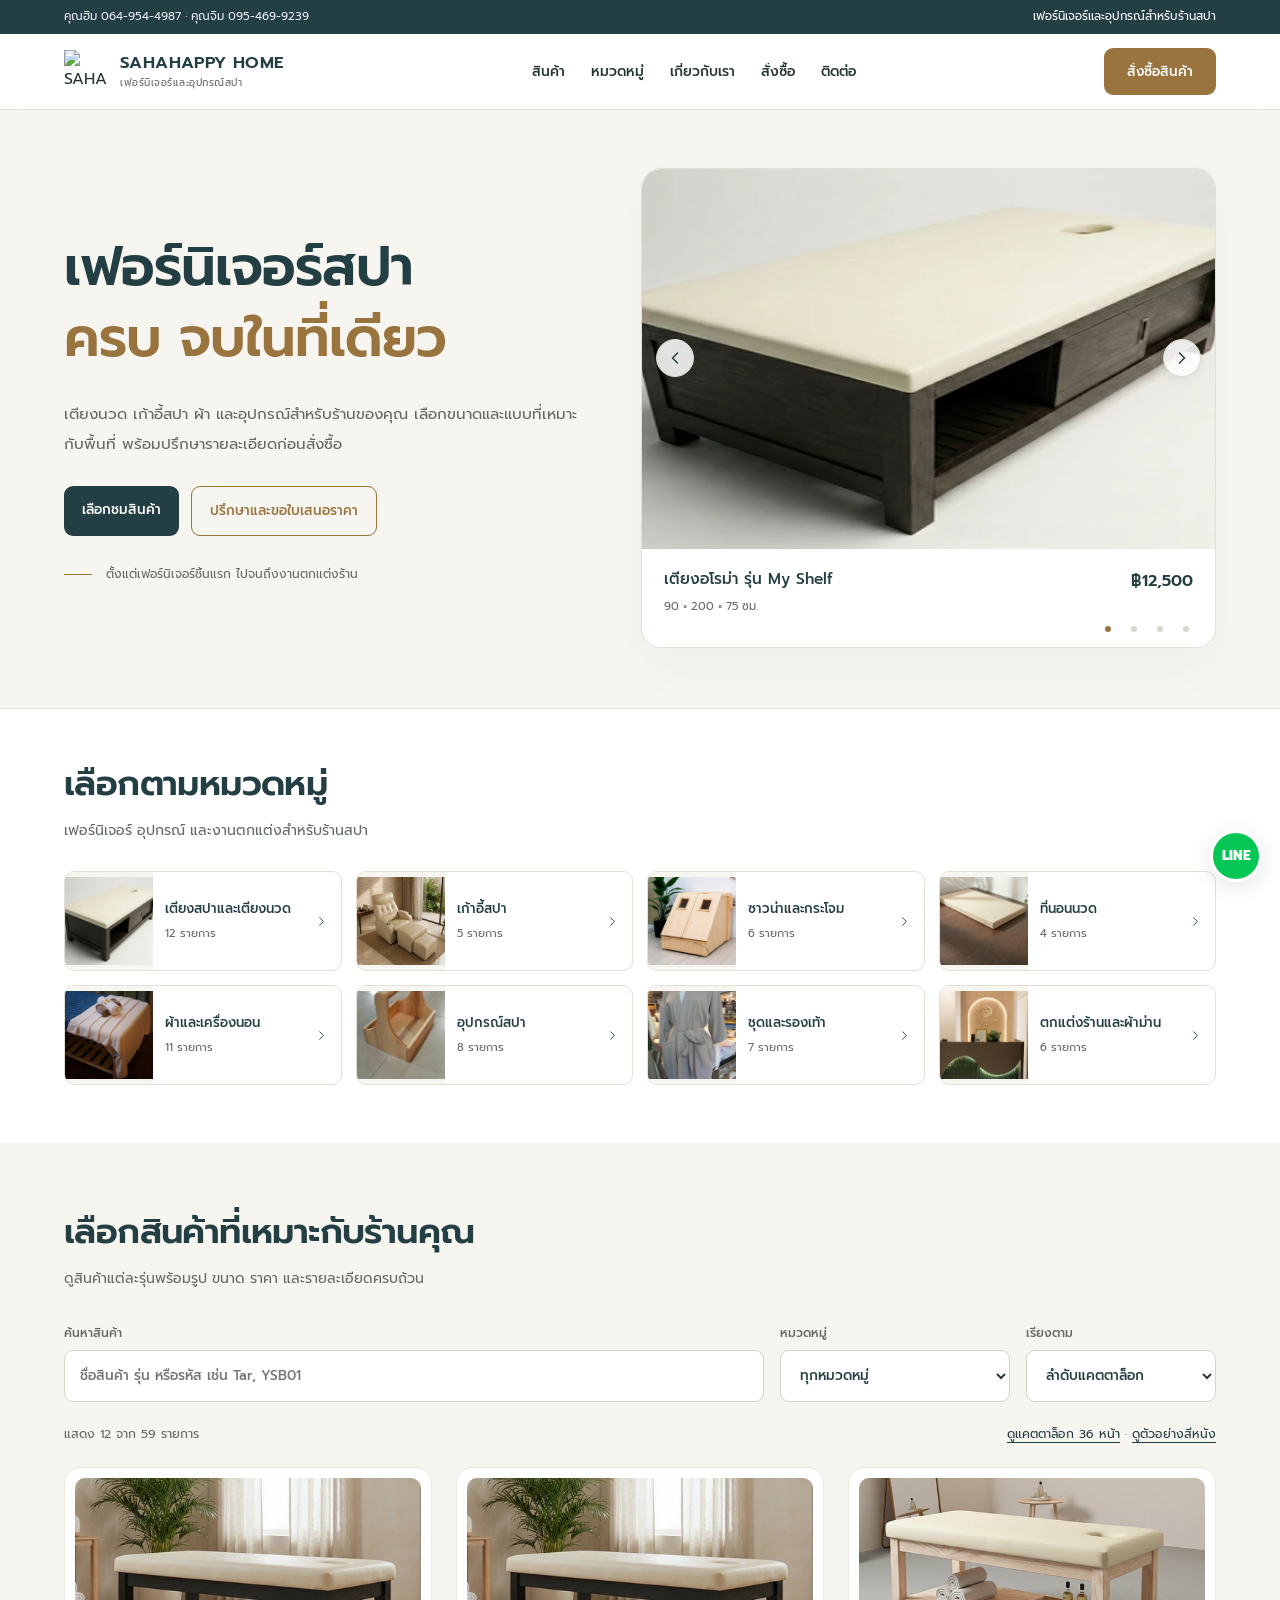
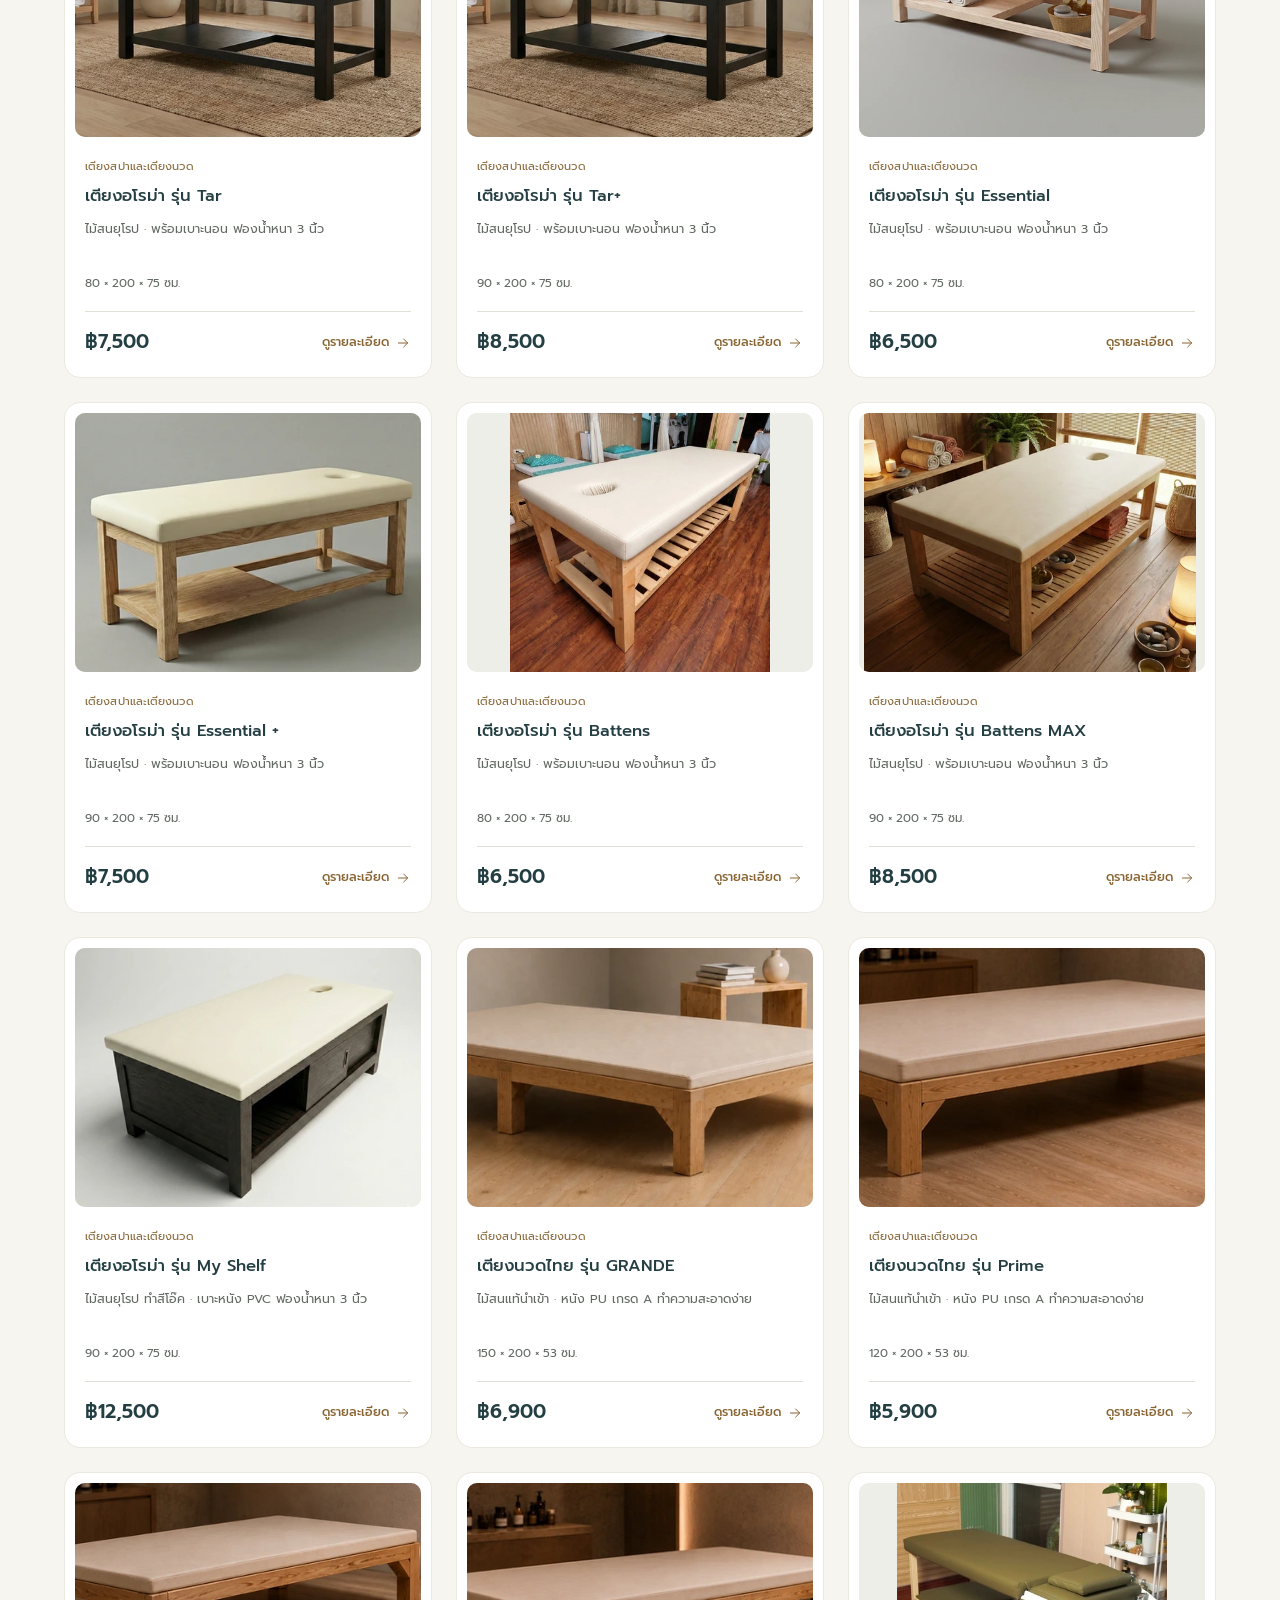
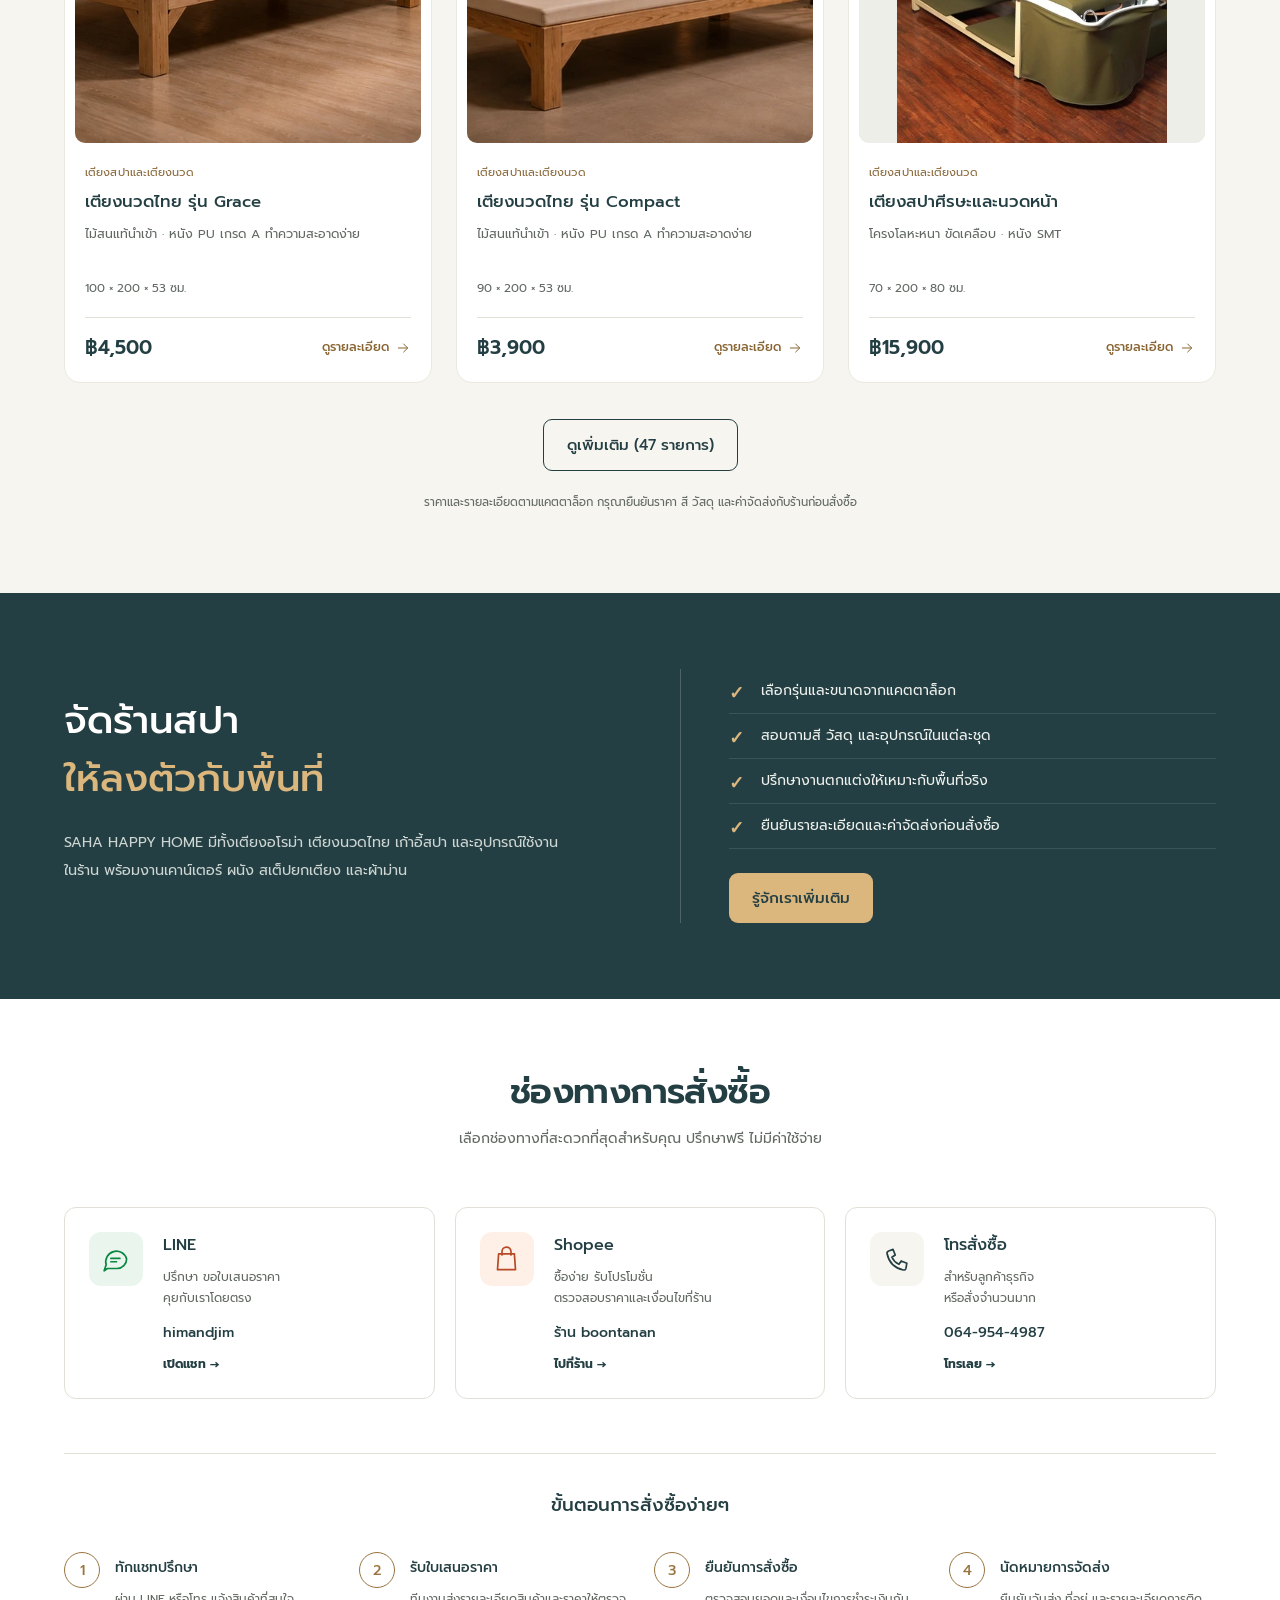
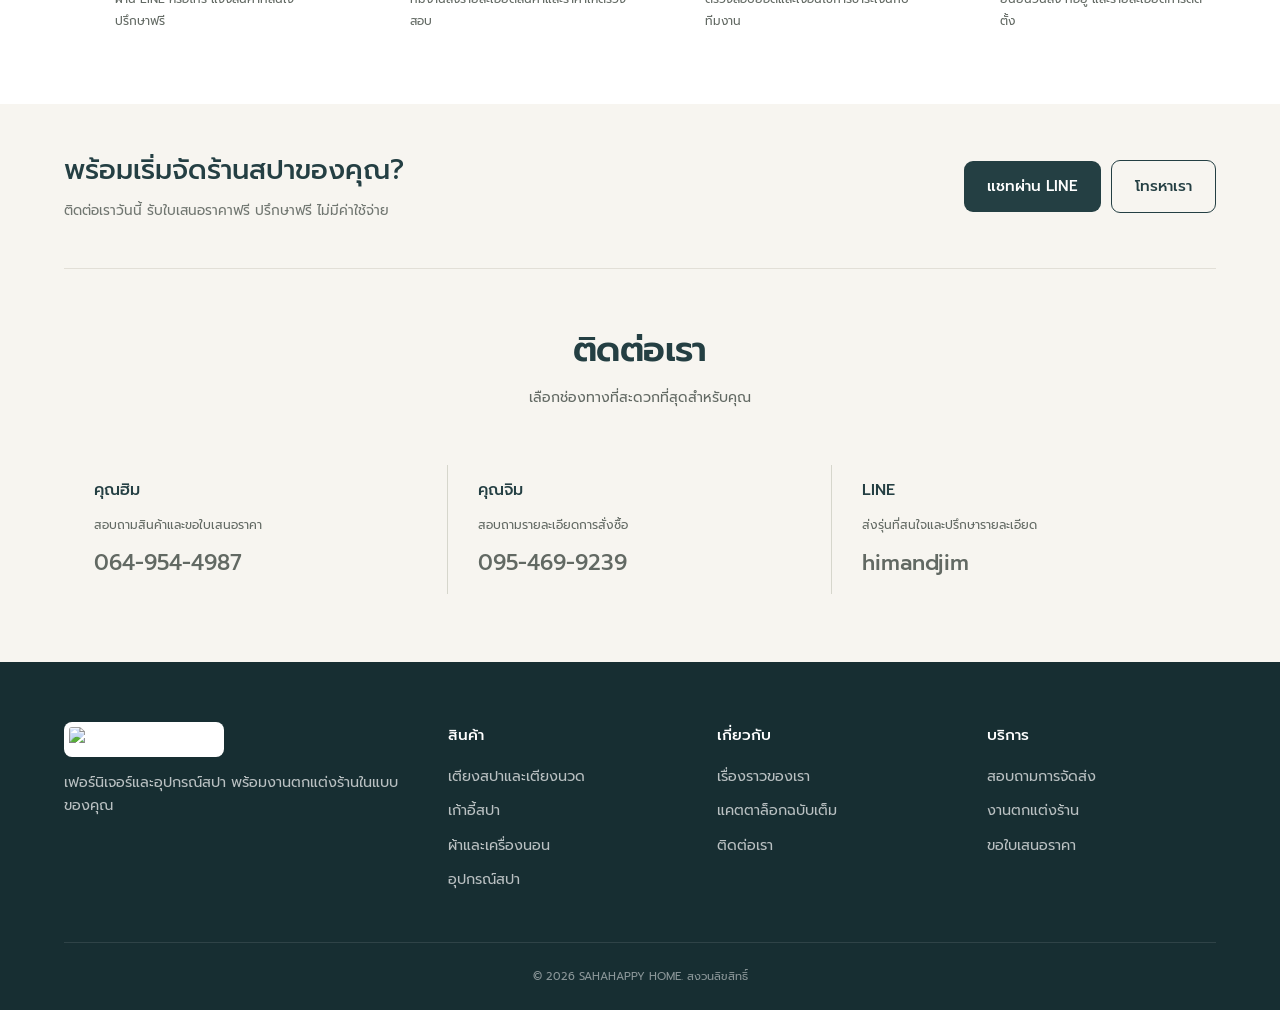
==== commit 567030cd: "Use consistent square product and category photography" ====
--- a/sahahappy-home/index.html
+++ b/sahahappy-home/index.html
@@ -1119,6 +1119,7 @@
 <link rel="stylesheet" href="catalog/catalog.css">
 <link rel="stylesheet" href="showroom.css">
 <style>.sr-only{position:absolute;width:1px;height:1px;padding:0;overflow:hidden;clip:rect(0,0,0,0);white-space:nowrap;border:0;}</style>
+<link rel="stylesheet" href="/brand.css?v=20261016-square">
 </head>
 
 <body>
@@ -1135,7 +1136,7 @@
             <div class="logo-wrap">
                 <img src="/logo.png" alt="SAHAHAPPY HOME โลโก้" />
                 <div class="logo-text">
-                    SAHAHAPPY HOME
+                    SAHAHAPPY <span class="brand-home">HOME</span>
                     <small>เฟอร์นิเจอร์และอุปกรณ์สปา</small>
                 </div>
             </div>
@@ -1159,16 +1160,16 @@
         </div>
         <div class="hero-visual"><!-- hero-photo:start --><div class="hero-carousel" data-hero-carousel aria-label="สินค้าแนะนำ" aria-roledescription="carousel">
   <div class="hero-slides"><button class="hero-slide is-active" type="button" data-product="YSB07" data-hero-slide="0" aria-label="ดูรายละเอียด เตียงอโรม่า รุ่น My Shelf" aria-hidden="false" tabindex="0">
-    <span class="photo-frame" style="--frame-ratio:1.3333333333333333"><span class="photo-crop" style="width:93.44054168429963%;height:100%;"><img src="catalog/images/1450.webp" alt="เตียงอโรม่า รุ่น My Shelf" width="480" height="417" fetchpriority="high" decoding="async" style="width:108.69565217391303%;height:117.64705882352942%;left:-3.804347826086957%;top:-9.411764705882353%"></span></span>
+    <span class="photo-frame" style="--frame-ratio:1"><span class="photo-crop" style="width:124.5873889123995%;height:100%;"><img src="catalog/images/1450.webp" alt="เตียงอโรม่า รุ่น My Shelf" width="480" height="417" fetchpriority="high" decoding="async" style="width:108.69565217391303%;height:117.64705882352942%;left:-3.804347826086957%;top:-9.411764705882353%"></span></span>
     <span class="hero-slide-caption"><strong>เตียงอโรม่า รุ่น My Shelf</strong><span class="hero-slide-price">฿12,500</span><span class="hero-slide-size">90 × 200 × 75 ซม.</span></span>
   </button><button class="hero-slide" type="button" data-product="YSBSP05" data-hero-slide="1" aria-label="ดูรายละเอียด เตียงนวดไทย รุ่น Compact" aria-hidden="true" tabindex="-1">
-    <span class="photo-frame" style="--frame-ratio:1.3333333333333333"><span class="photo-crop" style="width:100%;height:68.29268292682927%;"><img src="catalog/images/3928.webp" alt="เตียงนวดไทย รุ่น Compact" width="640" height="480" loading="lazy" decoding="async" style="width:121.95121951219512%;height:178.57142857142856%;left:-12.195121951219512%;top:-58.92857142857142%"></span></span>
+    <span class="photo-frame" style="--frame-ratio:1"><span class="photo-crop" style="width:195.23809523809518%;height:100%;"><img src="catalog/images/3928.webp" alt="เตียงนวดไทย รุ่น Compact" width="640" height="480" loading="lazy" decoding="async" style="width:121.95121951219512%;height:178.57142857142856%;left:-12.195121951219512%;top:-58.92857142857142%"></span></span>
     <span class="hero-slide-caption"><strong>เตียงนวดไทย รุ่น Compact</strong><span class="hero-slide-price">฿3,900</span><span class="hero-slide-size">90 × 200 × 53 ซม.</span></span>
   </button><button class="hero-slide" type="button" data-product="SHR03" data-hero-slide="2" aria-label="ดูรายละเอียด เก้าอี้สปา รุ่น Omni" aria-hidden="true" tabindex="-1">
-    <span class="photo-frame" style="--frame-ratio:1.3333333333333333"><span class="photo-crop" style="width:100%;height:96.94148936170211%;"><img src="catalog/images/1648.webp" alt="เก้าอี้สปา รุ่น Omni" width="800" height="729" loading="lazy" decoding="async" style="width:106.38297872340426%;height:133.33333333333334%;left:-3.191489361702128%;top:-26.666666666666668%"></span></span>
+    <span class="photo-frame" style="--frame-ratio:1"><span class="photo-crop" style="width:137.54000914494742%;height:100%;"><img src="catalog/images/1648.webp" alt="เก้าอี้สปา รุ่น Omni" width="800" height="729" loading="lazy" decoding="async" style="width:106.38297872340426%;height:133.33333333333334%;left:-3.191489361702128%;top:-26.666666666666668%"></span></span>
     <span class="hero-slide-caption"><strong>เก้าอี้สปา รุ่น Omni</strong><span class="hero-slide-price">฿7,500</span><span class="hero-slide-size">80 × 75 × 100 ซม.</span></span>
   </button><button class="hero-slide" type="button" data-product="YSBS03" data-hero-slide="3" aria-label="ดูรายละเอียด ตู้อบซาวน่า รุ่น Thara" aria-hidden="true" tabindex="-1">
-    <span class="photo-frame" style="--frame-ratio:1.3333333333333333"><span class="photo-crop" style="width:60.205078125000014%;height:100%;"><img src="catalog/images/1481.webp" alt="ตู้อบซาวน่า รุ่น Thara" width="411" height="480" loading="lazy" decoding="async" style="width:111.11111111111111%;height:104.16666666666667%;left:-5.555555555555555%;top:0%"></span></span>
+    <span class="photo-frame" style="--frame-ratio:1"><span class="photo-crop" style="width:100%;height:124.57420924574207%;"><img src="catalog/images/1481.webp" alt="ตู้อบซาวน่า รุ่น Thara" width="411" height="480" loading="lazy" decoding="async" style="width:111.11111111111111%;height:104.16666666666667%;left:-5.555555555555555%;top:0%"></span></span>
     <span class="hero-slide-caption"><strong>ตู้อบซาวน่า รุ่น Thara</strong><span class="hero-slide-price">฿25,900</span><span class="hero-slide-size">120 × 120 × 180 ซม.</span></span>
   </button></div>
   <button class="hero-arrow hero-prev" type="button" data-hero-prev aria-label="สินค้าก่อนหน้า"><svg viewBox="0 0 24 24" aria-hidden="true"><path d="M15 18l-6-6 6-6"/></svg></button>
@@ -1177,7 +1178,7 @@
 </div><!-- hero-photo:end --></div>
     </header>
 
-<section id="categories" class="categories"><div class="container"><div class="section-header"><h2>เลือกตามหมวดหมู่</h2><p>เฟอร์นิเจอร์ อุปกรณ์ และงานตกแต่งสำหรับร้านสปา</p></div><div class="category-grid"><!-- category-items:start --><a class="category-item" href="#products" data-category-link="beds"><span class="category-photo" aria-hidden="true"><span class="photo-frame" style="--frame-ratio:1"><span class="photo-crop" style="width:100%;height:80.2649456521739%;"><img src="catalog/images/1450.webp" alt="" width="480" height="417" loading="lazy" decoding="async" style="width:108.69565217391303%;height:117.64705882352942%;left:-3.804347826086957%;top:-9.411764705882353%"></span></span></span><span class="category-copy"><strong>เตียงสปาและเตียงนวด</strong><small>12 รายการ</small></span><svg class="category-arrow" viewBox="0 0 24 24" aria-hidden="true"><path d="m9 6 6 6-6 6"/></svg></a><a class="category-item" href="#products" data-category-link="chairs"><span class="category-photo" aria-hidden="true"><span class="photo-frame" style="--frame-ratio:1"><span class="photo-crop" style="width:100%;height:72.7061170212766%;"><img src="catalog/images/1648.webp" alt="" width="800" height="729" loading="lazy" decoding="async" style="width:106.38297872340426%;height:133.33333333333334%;left:-3.191489361702128%;top:-26.666666666666668%"></span></span></span><span class="category-copy"><strong>เก้าอี้สปา</strong><small>5 รายการ</small></span><svg class="category-arrow" viewBox="0 0 24 24" aria-hidden="true"><path d="m9 6 6 6-6 6"/></svg></a><a class="category-item" href="#products" data-category-link="sauna"><span class="category-photo" aria-hidden="true"><span class="photo-frame" style="--frame-ratio:1"><span class="photo-crop" style="width:100%;height:87.09677419354838%;"><img src="catalog/images/1517.webp" alt="" width="480" height="480" loading="lazy" decoding="async" style="width:107.5268817204301%;height:123.45679012345678%;left:-3.763440860215054%;top:-16.049382716049383%"></span></span></span><span class="category-copy"><strong>ซาวน่าและกระโจม</strong><small>6 รายการ</small></span><svg class="category-arrow" viewBox="0 0 24 24" aria-hidden="true"><path d="m9 6 6 6-6 6"/></svg></a><a class="category-item" href="#products" data-category-link="mattresses"><span class="category-photo" aria-hidden="true"><span class="photo-frame" style="--frame-ratio:1"><span class="photo-crop" style="width:100%;height:84.96577767288176%;"><img src="catalog/images/1581.webp" alt="" width="446" height="800" loading="lazy" decoding="async" style="width:105.26315789473685%;height:222.22222222222223%;left:-4.736842105263158%;top:-115.55555555555556%"></span></span></span><span class="category-copy"><strong>ที่นอนนวด</strong><small>4 รายการ</small></span><svg class="category-arrow" viewBox="0 0 24 24" aria-hidden="true"><path d="m9 6 6 6-6 6"/></svg></a><a class="category-item" href="#products" data-category-link="linen"><span class="category-photo" aria-hidden="true"><span class="photo-frame" style="--frame-ratio:1"><span class="photo-crop" style="width:85.39999999999999%;height:100%;"><img src="catalog/images/1988.webp" alt="" width="427" height="640" loading="lazy" decoding="async" style="width:104.16666666666667%;height:133.33333333333334%;left:-2.0833333333333335%;top:-29.333333333333332%"></span></span></span><span class="category-copy"><strong>ผ้าและเครื่องนอน</strong><small>11 รายการ</small></span><svg class="category-arrow" viewBox="0 0 24 24" aria-hidden="true"><path d="m9 6 6 6-6 6"/></svg></a><a class="category-item" href="#products" data-category-link="accessories"><span class="category-photo" aria-hidden="true"><span class="photo-frame" style="--frame-ratio:1"><span class="photo-crop" style="width:78.57142857142856%;height:100%;"><img src="catalog/images/1970.webp" alt="" width="405" height="720" loading="lazy" decoding="async" style="width:113.63636363636364%;height:158.73015873015873%;left:-6.818181818181818%;top:-34.92063492063492%"></span></span></span><span class="category-copy"><strong>อุปกรณ์สปา</strong><small>8 รายการ</small></span><svg class="category-arrow" viewBox="0 0 24 24" aria-hidden="true"><path d="m9 6 6 6-6 6"/></svg></a><a class="category-item" href="#products" data-category-link="clothing"><span class="category-photo" aria-hidden="true"><span class="photo-frame" style="--frame-ratio:1"><span class="photo-crop" style="width:68.61702127659575%;height:100%;"><img src="catalog/images/1906.webp" alt="" width="420" height="560" loading="lazy" decoding="async" style="width:116.27906976744187%;height:106.38297872340426%;left:-8.139534883720932%;top:-3.191489361702128%"></span></span></span><span class="category-copy"><strong>ชุดและรองเท้า</strong><small>7 รายการ</small></span><svg class="category-arrow" viewBox="0 0 24 24" aria-hidden="true"><path d="m9 6 6 6-6 6"/></svg></a><a class="category-item" href="#products" data-category-link="interiors"><span class="category-photo" aria-hidden="true"><span class="photo-frame" style="--frame-ratio:1"><span class="photo-crop" style="width:75.20579268292684%;height:100%;"><img src="catalog/images/2106.webp" alt="" width="429" height="640" loading="lazy" decoding="async" style="width:108.69565217391303%;height:121.95121951219512%;left:-4.3478260869565215%;top:-17.07317073170732%"></span></span></span><span class="category-copy"><strong>ตกแต่งร้านและผ้าม่าน</strong><small>6 รายการ</small></span><svg class="category-arrow" viewBox="0 0 24 24" aria-hidden="true"><path d="m9 6 6 6-6 6"/></svg></a><!-- category-items:end --></div></div></section>
+<section id="categories" class="categories"><div class="container"><div class="section-header"><h2>เลือกตามหมวดหมู่</h2><p>เฟอร์นิเจอร์ อุปกรณ์ และงานตกแต่งสำหรับร้านสปา</p></div><div class="category-grid"><!-- category-items:start --><a class="category-item" href="#products" data-category-link="beds"><span class="category-photo" aria-hidden="true"><span class="photo-frame" style="--frame-ratio:1"><span class="photo-crop" style="width:124.5873889123995%;height:100%;"><img src="catalog/images/1450.webp" alt="" width="480" height="417" loading="lazy" decoding="async" style="width:108.69565217391303%;height:117.64705882352942%;left:-3.804347826086957%;top:-9.411764705882353%"></span></span></span><span class="category-copy"><strong>เตียงสปาและเตียงนวด</strong><small>12 รายการ</small></span><svg class="category-arrow" viewBox="0 0 24 24" aria-hidden="true"><path d="m9 6 6 6-6 6"/></svg></a><a class="category-item" href="#products" data-category-link="chairs"><span class="category-photo" aria-hidden="true"><span class="photo-frame" style="--frame-ratio:1"><span class="photo-crop" style="width:137.54000914494742%;height:100%;"><img src="catalog/images/1648.webp" alt="" width="800" height="729" loading="lazy" decoding="async" style="width:106.38297872340426%;height:133.33333333333334%;left:-3.191489361702128%;top:-26.666666666666668%"></span></span></span><span class="category-copy"><strong>เก้าอี้สปา</strong><small>5 รายการ</small></span><svg class="category-arrow" viewBox="0 0 24 24" aria-hidden="true"><path d="m9 6 6 6-6 6"/></svg></a><a class="category-item" href="#products" data-category-link="sauna"><span class="category-photo" aria-hidden="true"><span class="photo-frame" style="--frame-ratio:1"><span class="photo-crop" style="width:114.81481481481481%;height:100%;"><img src="catalog/images/1517.webp" alt="" width="480" height="480" loading="lazy" decoding="async" style="width:107.5268817204301%;height:123.45679012345678%;left:-3.763440860215054%;top:-16.049382716049383%"></span></span></span><span class="category-copy"><strong>ซาวน่าและกระโจม</strong><small>6 รายการ</small></span><svg class="category-arrow" viewBox="0 0 24 24" aria-hidden="true"><path d="m9 6 6 6-6 6"/></svg></a><a class="category-item" href="#products" data-category-link="mattresses"><span class="category-photo" aria-hidden="true"><span class="photo-frame" style="--frame-ratio:1"><span class="photo-crop" style="width:117.69444444444443%;height:100%;"><img src="catalog/images/1581.webp" alt="" width="446" height="800" loading="lazy" decoding="async" style="width:105.26315789473685%;height:222.22222222222223%;left:-4.736842105263158%;top:-115.55555555555556%"></span></span></span><span class="category-copy"><strong>ที่นอนนวด</strong><small>4 รายการ</small></span><svg class="category-arrow" viewBox="0 0 24 24" aria-hidden="true"><path d="m9 6 6 6-6 6"/></svg></a><a class="category-item" href="#products" data-category-link="linen"><span class="category-photo" aria-hidden="true"><span class="photo-frame" style="--frame-ratio:1"><span class="photo-crop" style="width:100%;height:117.09601873536302%;"><img src="catalog/images/1988.webp" alt="" width="427" height="640" loading="lazy" decoding="async" style="width:104.16666666666667%;height:133.33333333333334%;left:-2.0833333333333335%;top:-29.333333333333332%"></span></span></span><span class="category-copy"><strong>ผ้าและเครื่องนอน</strong><small>11 รายการ</small></span><svg class="category-arrow" viewBox="0 0 24 24" aria-hidden="true"><path d="m9 6 6 6-6 6"/></svg></a><a class="category-item" href="#products" data-category-link="accessories"><span class="category-photo" aria-hidden="true"><span class="photo-frame" style="--frame-ratio:1"><span class="photo-crop" style="width:100%;height:127.2727272727273%;"><img src="catalog/images/1970.webp" alt="" width="405" height="720" loading="lazy" decoding="async" style="width:113.63636363636364%;height:158.73015873015873%;left:-6.818181818181818%;top:-34.92063492063492%"></span></span></span><span class="category-copy"><strong>อุปกรณ์สปา</strong><small>8 รายการ</small></span><svg class="category-arrow" viewBox="0 0 24 24" aria-hidden="true"><path d="m9 6 6 6-6 6"/></svg></a><a class="category-item" href="#products" data-category-link="clothing"><span class="category-photo" aria-hidden="true"><span class="photo-frame" style="--frame-ratio:1"><span class="photo-crop" style="width:100%;height:145.73643410852713%;"><img src="catalog/images/1906.webp" alt="" width="420" height="560" loading="lazy" decoding="async" style="width:116.27906976744187%;height:106.38297872340426%;left:-8.139534883720932%;top:-3.191489361702128%"></span></span></span><span class="category-copy"><strong>ชุดและรองเท้า</strong><small>7 รายการ</small></span><svg class="category-arrow" viewBox="0 0 24 24" aria-hidden="true"><path d="m9 6 6 6-6 6"/></svg></a><a class="category-item" href="#products" data-category-link="interiors"><span class="category-photo" aria-hidden="true"><span class="photo-frame" style="--frame-ratio:1"><span class="photo-crop" style="width:100%;height:132.96848079456774%;"><img src="catalog/images/2106.webp" alt="" width="429" height="640" loading="lazy" decoding="async" style="width:108.69565217391303%;height:121.95121951219512%;left:-4.3478260869565215%;top:-17.07317073170732%"></span></span></span><span class="category-copy"><strong>ตกแต่งร้านและผ้าม่าน</strong><small>6 รายการ</small></span><svg class="category-arrow" viewBox="0 0 24 24" aria-hidden="true"><path d="m9 6 6 6-6 6"/></svg></a><!-- category-items:end --></div></div></section>
 
 <section id="products">
       <div class="container">
@@ -1189,297 +1190,297 @@
         </div><div class="catalog-filter-state" id="catalog-filter-state" hidden><span id="catalog-filter-label"></span><button class="catalog-reset" id="catalog-clear" type="button">ล้างตัวกรอง</button></div></div>
         <div class="catalog-summary"><p id="catalog-count" role="status" aria-live="polite">59 รายการ · 59 รุ่นและแบบ</p><div><a href="catalog/source.html" target="_blank" rel="noopener">ดูแคตตาล็อก 36 หน้า</a> · <a href="catalog/pages/page-36.webp" target="_blank" rel="noopener">ดูตัวอย่างสีหนัง</a></div></div>
         <div class="products-grid" id="catalog-grid"><article class="product" data-id="YSB01">
-    <a class="product-image" href="catalog/pages/page-02.webp" data-product="YSB01" aria-label="ดู เตียงอโรม่า รุ่น Tar"><span class="photo-frame" style="--frame-ratio:1.3333333333333333"><span class="photo-crop" style="width:100%;height:88.42105263157893%;"><img src="catalog/images/1397.webp" alt="เตียงอโรม่า รุ่น Tar" width="560" height="560" loading="lazy" decoding="async" style="width:105.26315789473685%;height:158.73015873015873%;left:-2.6315789473684212%;top:-53.96825396825397%"></span></span></a>
+    <a class="product-image" href="catalog/pages/page-02.webp" data-product="YSB01" aria-label="ดู เตียงอโรม่า รุ่น Tar"><span class="photo-frame" style="--frame-ratio:1"><span class="photo-crop" style="width:150.79365079365078%;height:100%;"><img src="catalog/images/1397.webp" alt="เตียงอโรม่า รุ่น Tar" width="560" height="560" loading="lazy" decoding="async" style="width:105.26315789473685%;height:158.73015873015873%;left:-2.6315789473684212%;top:-53.96825396825397%"></span></span></a>
     <div class="product-info"><p class="catalog-card-category">เตียงสปาและเตียงนวด</p><h3>เตียงอโรม่า รุ่น Tar</h3>
     <p class="product-desc">ไม้สนยุโรป · พร้อมเบาะนอน ฟองน้ำหนา 3 นิ้ว</p>
     <p class="product-dim">80 × 200 × 75 ซม.</p>
     <div class="product-meta"><span class="product-price">฿7,500</span><a class="catalog-detail-link" href="catalog/pages/page-02.webp" data-product="YSB01">ดูรายละเอียด<span class="sr-only"> เตียงอโรม่า รุ่น Tar</span><svg viewBox="0 0 24 24" aria-hidden="true"><path d="M5 12h14m-6-6 6 6-6 6"/></svg></a></div></div></article><article class="product" data-id="YSB02">
-    <a class="product-image" href="catalog/pages/page-03.webp" data-product="YSB02" aria-label="ดู เตียงอโรม่า รุ่น Tar+"><span class="photo-frame" style="--frame-ratio:1.3333333333333333"><span class="photo-crop" style="width:100%;height:88.42105263157893%;"><img src="catalog/images/1397.webp" alt="เตียงอโรม่า รุ่น Tar+" width="560" height="560" loading="lazy" decoding="async" style="width:105.26315789473685%;height:158.73015873015873%;left:-2.6315789473684212%;top:-53.96825396825397%"></span></span></a>
+    <a class="product-image" href="catalog/pages/page-03.webp" data-product="YSB02" aria-label="ดู เตียงอโรม่า รุ่น Tar+"><span class="photo-frame" style="--frame-ratio:1"><span class="photo-crop" style="width:150.79365079365078%;height:100%;"><img src="catalog/images/1397.webp" alt="เตียงอโรม่า รุ่น Tar+" width="560" height="560" loading="lazy" decoding="async" style="width:105.26315789473685%;height:158.73015873015873%;left:-2.6315789473684212%;top:-53.96825396825397%"></span></span></a>
     <div class="product-info"><p class="catalog-card-category">เตียงสปาและเตียงนวด</p><h3>เตียงอโรม่า รุ่น Tar+</h3>
     <p class="product-desc">ไม้สนยุโรป · พร้อมเบาะนอน ฟองน้ำหนา 3 นิ้ว</p>
     <p class="product-dim">90 × 200 × 75 ซม.</p>
     <div class="product-meta"><span class="product-price">฿8,500</span><a class="catalog-detail-link" href="catalog/pages/page-03.webp" data-product="YSB02">ดูรายละเอียด<span class="sr-only"> เตียงอโรม่า รุ่น Tar+</span><svg viewBox="0 0 24 24" aria-hidden="true"><path d="M5 12h14m-6-6 6 6-6 6"/></svg></a></div></div></article><article class="product" data-id="YSB03">
-    <a class="product-image" href="catalog/pages/page-02.webp" data-product="YSB03" aria-label="ดู เตียงอโรม่า รุ่น Essential"><span class="photo-frame" style="--frame-ratio:1.3333333333333333"><span class="photo-crop" style="width:97.61904761904762%;height:100%;"><img src="catalog/images/1398.webp" alt="เตียงอโรม่า รุ่น Essential" width="640" height="640" loading="lazy" decoding="async" style="width:121.95121951219512%;height:158.73015873015873%;left:-12.195121951219512%;top:-36.507936507936506%"></span></span></a>
+    <a class="product-image" href="catalog/pages/page-02.webp" data-product="YSB03" aria-label="ดู เตียงอโรม่า รุ่น Essential"><span class="photo-frame" style="--frame-ratio:1"><span class="photo-crop" style="width:130.15873015873015%;height:100%;"><img src="catalog/images/1398.webp" alt="เตียงอโรม่า รุ่น Essential" width="640" height="640" loading="lazy" decoding="async" style="width:121.95121951219512%;height:158.73015873015873%;left:-12.195121951219512%;top:-36.507936507936506%"></span></span></a>
     <div class="product-info"><p class="catalog-card-category">เตียงสปาและเตียงนวด</p><h3>เตียงอโรม่า รุ่น Essential</h3>
     <p class="product-desc">ไม้สนยุโรป · พร้อมเบาะนอน ฟองน้ำหนา 3 นิ้ว</p>
     <p class="product-dim">80 × 200 × 75 ซม.</p>
     <div class="product-meta"><span class="product-price">฿6,500</span><a class="catalog-detail-link" href="catalog/pages/page-02.webp" data-product="YSB03">ดูรายละเอียด<span class="sr-only"> เตียงอโรม่า รุ่น Essential</span><svg viewBox="0 0 24 24" aria-hidden="true"><path d="M5 12h14m-6-6 6 6-6 6"/></svg></a></div></div></article><article class="product" data-id="YSB04">
-    <a class="product-image" href="catalog/pages/page-04.webp" data-product="YSB04" aria-label="ดู เตียงอโรม่า รุ่น Essential +"><span class="photo-frame" style="--frame-ratio:1.3333333333333333"><span class="photo-crop" style="width:100%;height:83.86837881219901%;"><img src="catalog/images/1447.webp" alt="เตียงอโรม่า รุ่น Essential +" width="560" height="418" loading="lazy" decoding="async" style="width:112.35955056179775%;height:133.33333333333334%;left:-5.056179775280899%;top:-14.666666666666666%"></span></span></a>
+    <a class="product-image" href="catalog/pages/page-04.webp" data-product="YSB04" aria-label="ดู เตียงอโรม่า รุ่น Essential +"><span class="photo-frame" style="--frame-ratio:1"><span class="photo-crop" style="width:158.97926634768743%;height:100%;"><img src="catalog/images/1447.webp" alt="เตียงอโรม่า รุ่น Essential +" width="560" height="418" loading="lazy" decoding="async" style="width:112.35955056179775%;height:133.33333333333334%;left:-5.056179775280899%;top:-14.666666666666666%"></span></span></a>
     <div class="product-info"><p class="catalog-card-category">เตียงสปาและเตียงนวด</p><h3>เตียงอโรม่า รุ่น Essential +</h3>
     <p class="product-desc">ไม้สนยุโรป · พร้อมเบาะนอน ฟองน้ำหนา 3 นิ้ว</p>
     <p class="product-dim">90 × 200 × 75 ซม.</p>
     <div class="product-meta"><span class="product-price">฿7,500</span><a class="catalog-detail-link" href="catalog/pages/page-04.webp" data-product="YSB04">ดูรายละเอียด<span class="sr-only"> เตียงอโรม่า รุ่น Essential +</span><svg viewBox="0 0 24 24" aria-hidden="true"><path d="M5 12h14m-6-6 6 6-6 6"/></svg></a></div></div></article><article class="product" data-id="YSB06">
-    <a class="product-image" href="catalog/pages/page-02.webp" data-product="YSB06" aria-label="ดู เตียงอโรม่า รุ่น Battens"><span class="photo-frame" style="--frame-ratio:1.3333333333333333"><span class="photo-crop" style="width:73.16176470588236%;height:100%;"><img src="catalog/images/1401.webp" alt="เตียงอโรม่า รุ่น Battens" width="398" height="480" loading="lazy" decoding="async" style="width:100%;height:117.64705882352942%;left:0%;top:-12.941176470588236%"></span></span></a>
+    <a class="product-image" href="catalog/pages/page-02.webp" data-product="YSB06" aria-label="ดู เตียงอโรม่า รุ่น Battens"><span class="photo-frame" style="--frame-ratio:1"><span class="photo-crop" style="width:100%;height:102.51256281407034%;"><img src="catalog/images/1401.webp" alt="เตียงอโรม่า รุ่น Battens" width="398" height="480" loading="lazy" decoding="async" style="width:100%;height:117.64705882352942%;left:0%;top:-12.941176470588236%"></span></span></a>
     <div class="product-info"><p class="catalog-card-category">เตียงสปาและเตียงนวด</p><h3>เตียงอโรม่า รุ่น Battens</h3>
     <p class="product-desc">ไม้สนยุโรป · พร้อมเบาะนอน ฟองน้ำหนา 3 นิ้ว</p>
     <p class="product-dim">80 × 200 × 75 ซม.</p>
     <div class="product-meta"><span class="product-price">฿6,500</span><a class="catalog-detail-link" href="catalog/pages/page-02.webp" data-product="YSB06">ดูรายละเอียด<span class="sr-only"> เตียงอโรม่า รุ่น Battens</span><svg viewBox="0 0 24 24" aria-hidden="true"><path d="M5 12h14m-6-6 6 6-6 6"/></svg></a></div></div></article><article class="product" data-id="YSB05">
-    <a class="product-image" href="catalog/pages/page-04.webp" data-product="YSB05" aria-label="ดู เตียงอโรม่า รุ่น Battens MAX"><span class="photo-frame" style="--frame-ratio:1.3333333333333333"><span class="photo-crop" style="width:90.16786570743406%;height:100%;"><img src="catalog/images/1448.webp" alt="เตียงอโรม่า รุ่น Battens MAX" width="480" height="417" loading="lazy" decoding="async" style="width:106.38297872340426%;height:111.11111111111111%;left:-3.7234042553191498%;top:-6.666666666666666%"></span></span></a>
+    <a class="product-image" href="catalog/pages/page-04.webp" data-product="YSB05" aria-label="ดู เตียงอโรม่า รุ่น Battens MAX"><span class="photo-frame" style="--frame-ratio:1"><span class="photo-crop" style="width:120.22382094324541%;height:100%;"><img src="catalog/images/1448.webp" alt="เตียงอโรม่า รุ่น Battens MAX" width="480" height="417" loading="lazy" decoding="async" style="width:106.38297872340426%;height:111.11111111111111%;left:-3.7234042553191498%;top:-6.666666666666666%"></span></span></a>
     <div class="product-info"><p class="catalog-card-category">เตียงสปาและเตียงนวด</p><h3>เตียงอโรม่า รุ่น Battens MAX</h3>
     <p class="product-desc">ไม้สนยุโรป · พร้อมเบาะนอน ฟองน้ำหนา 3 นิ้ว</p>
     <p class="product-dim">90 × 200 × 75 ซม.</p>
     <div class="product-meta"><span class="product-price">฿8,500</span><a class="catalog-detail-link" href="catalog/pages/page-04.webp" data-product="YSB05">ดูรายละเอียด<span class="sr-only"> เตียงอโรม่า รุ่น Battens MAX</span><svg viewBox="0 0 24 24" aria-hidden="true"><path d="M5 12h14m-6-6 6 6-6 6"/></svg></a></div></div></article><article class="product" data-id="YSB07">
-    <a class="product-image" href="catalog/pages/page-04.webp" data-product="YSB07" aria-label="ดู เตียงอโรม่า รุ่น My Shelf"><span class="photo-frame" style="--frame-ratio:1.3333333333333333"><span class="photo-crop" style="width:93.44054168429963%;height:100%;"><img src="catalog/images/1450.webp" alt="เตียงอโรม่า รุ่น My Shelf" width="480" height="417" loading="lazy" decoding="async" style="width:108.69565217391303%;height:117.64705882352942%;left:-3.804347826086957%;top:-9.411764705882353%"></span></span></a>
+    <a class="product-image" href="catalog/pages/page-04.webp" data-product="YSB07" aria-label="ดู เตียงอโรม่า รุ่น My Shelf"><span class="photo-frame" style="--frame-ratio:1"><span class="photo-crop" style="width:124.5873889123995%;height:100%;"><img src="catalog/images/1450.webp" alt="เตียงอโรม่า รุ่น My Shelf" width="480" height="417" loading="lazy" decoding="async" style="width:108.69565217391303%;height:117.64705882352942%;left:-3.804347826086957%;top:-9.411764705882353%"></span></span></a>
     <div class="product-info"><p class="catalog-card-category">เตียงสปาและเตียงนวด</p><h3>เตียงอโรม่า รุ่น My Shelf</h3>
     <p class="product-desc">ไม้สนยุโรป ทำสีโอ๊ค · เบาะหนัง PVC ฟองน้ำหนา 3 นิ้ว</p>
     <p class="product-dim">90 × 200 × 75 ซม.</p>
     <div class="product-meta"><span class="product-price">฿12,500</span><a class="catalog-detail-link" href="catalog/pages/page-04.webp" data-product="YSB07">ดูรายละเอียด<span class="sr-only"> เตียงอโรม่า รุ่น My Shelf</span><svg viewBox="0 0 24 24" aria-hidden="true"><path d="M5 12h14m-6-6 6 6-6 6"/></svg></a></div></div></article><article class="product" data-id="YSBSP01">
-    <a class="product-image" href="catalog/pages/page-18.webp" data-product="YSBSP01" aria-label="ดู เตียงนวดไทย รุ่น GRANDE"><span class="photo-frame" style="--frame-ratio:1.3333333333333333"><span class="photo-crop" style="width:100%;height:53.98351648351648%;"><img src="catalog/images/1740.webp" alt="เตียงนวดไทย รุ่น GRANDE" width="800" height="450" loading="lazy" decoding="async" style="width:109.89010989010988%;height:152.67175572519082%;left:-6.043956043956044%;top:-43.51145038167938%"></span></span></a>
+    <a class="product-image" href="catalog/pages/page-18.webp" data-product="YSBSP01" aria-label="ดู เตียงนวดไทย รุ่น GRANDE"><span class="photo-frame" style="--frame-ratio:1"><span class="photo-crop" style="width:246.98897370653094%;height:100%;"><img src="catalog/images/1740.webp" alt="เตียงนวดไทย รุ่น GRANDE" width="800" height="450" loading="lazy" decoding="async" style="width:109.89010989010988%;height:152.67175572519082%;left:-6.043956043956044%;top:-43.51145038167938%"></span></span></a>
     <div class="product-info"><p class="catalog-card-category">เตียงสปาและเตียงนวด</p><h3>เตียงนวดไทย รุ่น GRANDE</h3>
     <p class="product-desc">ไม้สนแท้นำเข้า · หนัง PU เกรด A ทำความสะอาดง่าย</p>
     <p class="product-dim">150 × 200 × 53 ซม.</p>
     <div class="product-meta"><span class="product-price">฿6,900</span><a class="catalog-detail-link" href="catalog/pages/page-18.webp" data-product="YSBSP01">ดูรายละเอียด<span class="sr-only"> เตียงนวดไทย รุ่น GRANDE</span><svg viewBox="0 0 24 24" aria-hidden="true"><path d="M5 12h14m-6-6 6 6-6 6"/></svg></a></div></div></article><article class="product" data-id="YSBSP02">
-    <a class="product-image" href="catalog/pages/page-19.webp" data-product="YSBSP02" aria-label="ดู เตียงนวดไทย รุ่น Prime"><span class="photo-frame" style="--frame-ratio:1.3333333333333333"><span class="photo-crop" style="width:100%;height:54.44444444444444%;"><img src="catalog/images/3828.webp" alt="เตียงนวดไทย รุ่น Prime" width="720" height="540" loading="lazy" decoding="async" style="width:111.11111111111111%;height:204.08163265306123%;left:-6.666666666666666%;top:-74.48979591836735%"></span></span></a>
+    <a class="product-image" href="catalog/pages/page-19.webp" data-product="YSBSP02" aria-label="ดู เตียงนวดไทย รุ่น Prime"><span class="photo-frame" style="--frame-ratio:1"><span class="photo-crop" style="width:244.89795918367344%;height:100%;"><img src="catalog/images/3828.webp" alt="เตียงนวดไทย รุ่น Prime" width="720" height="540" loading="lazy" decoding="async" style="width:111.11111111111111%;height:204.08163265306123%;left:-6.666666666666666%;top:-74.48979591836735%"></span></span></a>
     <div class="product-info"><p class="catalog-card-category">เตียงสปาและเตียงนวด</p><h3>เตียงนวดไทย รุ่น Prime</h3>
     <p class="product-desc">ไม้สนแท้นำเข้า · หนัง PU เกรด A ทำความสะอาดง่าย</p>
     <p class="product-dim">120 × 200 × 53 ซม.</p>
     <div class="product-meta"><span class="product-price">฿5,900</span><a class="catalog-detail-link" href="catalog/pages/page-19.webp" data-product="YSBSP02">ดูรายละเอียด<span class="sr-only"> เตียงนวดไทย รุ่น Prime</span><svg viewBox="0 0 24 24" aria-hidden="true"><path d="M5 12h14m-6-6 6 6-6 6"/></svg></a></div></div></article><article class="product" data-id="YSBSP04">
-    <a class="product-image" href="catalog/pages/page-20.webp" data-product="YSBSP04" aria-label="ดู เตียงนวดไทย รุ่น Grace"><span class="photo-frame" style="--frame-ratio:1.3333333333333333"><span class="photo-crop" style="width:100%;height:59.999999999999986%;"><img src="catalog/images/1785.webp" alt="เตียงนวดไทย รุ่น Grace" width="800" height="600" loading="lazy" decoding="async" style="width:111.11111111111111%;height:185.18518518518516%;left:-8.88888888888889%;top:-64.81481481481481%"></span></span></a>
+    <a class="product-image" href="catalog/pages/page-20.webp" data-product="YSBSP04" aria-label="ดู เตียงนวดไทย รุ่น Grace"><span class="photo-frame" style="--frame-ratio:1"><span class="photo-crop" style="width:222.22222222222223%;height:100%;"><img src="catalog/images/1785.webp" alt="เตียงนวดไทย รุ่น Grace" width="800" height="600" loading="lazy" decoding="async" style="width:111.11111111111111%;height:185.18518518518516%;left:-8.88888888888889%;top:-64.81481481481481%"></span></span></a>
     <div class="product-info"><p class="catalog-card-category">เตียงสปาและเตียงนวด</p><h3>เตียงนวดไทย รุ่น Grace</h3>
     <p class="product-desc">ไม้สนแท้นำเข้า · หนัง PU เกรด A ทำความสะอาดง่าย</p>
     <p class="product-dim">100 × 200 × 53 ซม.</p>
     <div class="product-meta"><span class="product-price">฿4,500</span><a class="catalog-detail-link" href="catalog/pages/page-20.webp" data-product="YSBSP04">ดูรายละเอียด<span class="sr-only"> เตียงนวดไทย รุ่น Grace</span><svg viewBox="0 0 24 24" aria-hidden="true"><path d="M5 12h14m-6-6 6 6-6 6"/></svg></a></div></div></article><article class="product" data-id="YSBSP05">
-    <a class="product-image" href="catalog/pages/page-21.webp" data-product="YSBSP05" aria-label="ดู เตียงนวดไทย รุ่น Compact"><span class="photo-frame" style="--frame-ratio:1.3333333333333333"><span class="photo-crop" style="width:100%;height:68.29268292682927%;"><img src="catalog/images/3928.webp" alt="เตียงนวดไทย รุ่น Compact" width="640" height="480" loading="lazy" decoding="async" style="width:121.95121951219512%;height:178.57142857142856%;left:-12.195121951219512%;top:-58.92857142857142%"></span></span></a>
+    <a class="product-image" href="catalog/pages/page-21.webp" data-product="YSBSP05" aria-label="ดู เตียงนวดไทย รุ่น Compact"><span class="photo-frame" style="--frame-ratio:1"><span class="photo-crop" style="width:195.23809523809518%;height:100%;"><img src="catalog/images/3928.webp" alt="เตียงนวดไทย รุ่น Compact" width="640" height="480" loading="lazy" decoding="async" style="width:121.95121951219512%;height:178.57142857142856%;left:-12.195121951219512%;top:-58.92857142857142%"></span></span></a>
     <div class="product-info"><p class="catalog-card-category">เตียงสปาและเตียงนวด</p><h3>เตียงนวดไทย รุ่น Compact</h3>
     <p class="product-desc">ไม้สนแท้นำเข้า · หนัง PU เกรด A ทำความสะอาดง่าย</p>
     <p class="product-dim">90 × 200 × 53 ซม.</p>
     <div class="product-meta"><span class="product-price">฿3,900</span><a class="catalog-detail-link" href="catalog/pages/page-21.webp" data-product="YSBSP05">ดูรายละเอียด<span class="sr-only"> เตียงนวดไทย รุ่น Compact</span><svg viewBox="0 0 24 24" aria-hidden="true"><path d="M5 12h14m-6-6 6 6-6 6"/></svg></a></div></div></article><article class="product" data-id="head-spa-bed">
-    <a class="product-image" href="catalog/pages/page-23.webp" data-product="head-spa-bed" aria-label="ดู เตียงสปาศีรษะและนวดหน้า"><span class="photo-frame" style="--frame-ratio:1.3333333333333333"><span class="photo-crop" style="width:52.5974025974026%;height:100%;"><img src="catalog/images/1868.webp" alt="เตียงสปาศีรษะและนวดหน้า" width="450" height="800" loading="lazy" decoding="async" style="width:104.16666666666667%;height:129.87012987012986%;left:-2.0833333333333335%;top:-24.675324675324674%"></span></span></a>
+    <a class="product-image" href="catalog/pages/page-23.webp" data-product="head-spa-bed" aria-label="ดู เตียงสปาศีรษะและนวดหน้า"><span class="photo-frame" style="--frame-ratio:1"><span class="photo-crop" style="width:100%;height:142.59259259259258%;"><img src="catalog/images/1868.webp" alt="เตียงสปาศีรษะและนวดหน้า" width="450" height="800" loading="lazy" decoding="async" style="width:104.16666666666667%;height:129.87012987012986%;left:-2.0833333333333335%;top:-24.675324675324674%"></span></span></a>
     <div class="product-info"><p class="catalog-card-category">เตียงสปาและเตียงนวด</p><h3>เตียงสปาศีรษะและนวดหน้า</h3>
     <p class="product-desc">โครงโลหะหนา ขัดเคลือบ · หนัง SMT</p>
     <p class="product-dim">70 × 200 × 80 ซม.</p>
     <div class="product-meta"><span class="product-price">฿15,900</span><a class="catalog-detail-link" href="catalog/pages/page-23.webp" data-product="head-spa-bed">ดูรายละเอียด<span class="sr-only"> เตียงสปาศีรษะและนวดหน้า</span><svg viewBox="0 0 24 24" aria-hidden="true"><path d="M5 12h14m-6-6 6 6-6 6"/></svg></a></div></div></article><article class="product" data-id="SHR02">
-    <a class="product-image" href="catalog/pages/page-11.webp" data-product="SHR02" aria-label="ดู เก้าอี้สปา รุ่น Avant"><span class="photo-frame" style="--frame-ratio:1.3333333333333333"><span class="photo-crop" style="width:86.78571428571429%;height:100%;"><img src="catalog/images/1629.webp" alt="เก้าอี้สปา รุ่น Avant" width="800" height="800" loading="lazy" decoding="async" style="width:123.45679012345678%;height:142.85714285714286%;left:-11.728395061728394%;top:-34.285714285714285%"></span></span></a>
+    <a class="product-image" href="catalog/pages/page-11.webp" data-product="SHR02" aria-label="ดู เก้าอี้สปา รุ่น Avant"><span class="photo-frame" style="--frame-ratio:1"><span class="photo-crop" style="width:115.71428571428572%;height:100%;"><img src="catalog/images/1629.webp" alt="เก้าอี้สปา รุ่น Avant" width="800" height="800" loading="lazy" decoding="async" style="width:123.45679012345678%;height:142.85714285714286%;left:-11.728395061728394%;top:-34.285714285714285%"></span></span></a>
     <div class="product-info"><p class="catalog-card-category">เก้าอี้สปา</p><h3>เก้าอี้สปา รุ่น Avant</h3>
     <p class="product-desc">หนัง PU เกรด A ทำความสะอาดง่าย · โครงสร้างโลหะ รับน้ำหนัก 100 กก.+ ตามแคตตาล็อก</p>
     <p class="product-dim">80 × 75 × 100 ซม.</p>
     <div class="product-meta"><span class="product-price">฿7,500</span><a class="catalog-detail-link" href="catalog/pages/page-11.webp" data-product="SHR02">ดูรายละเอียด<span class="sr-only"> เก้าอี้สปา รุ่น Avant</span><svg viewBox="0 0 24 24" aria-hidden="true"><path d="M5 12h14m-6-6 6 6-6 6"/></svg></a></div></div></article><article class="product" data-id="SHR03">
-    <a class="product-image" href="catalog/pages/page-12.webp" data-product="SHR03" aria-label="ดู เก้าอี้สปา รุ่น Omni"><span class="photo-frame" style="--frame-ratio:1.3333333333333333"><span class="photo-crop" style="width:100%;height:96.94148936170211%;"><img src="catalog/images/1648.webp" alt="เก้าอี้สปา รุ่น Omni" width="800" height="729" loading="lazy" decoding="async" style="width:106.38297872340426%;height:133.33333333333334%;left:-3.191489361702128%;top:-26.666666666666668%"></span></span></a>
+    <a class="product-image" href="catalog/pages/page-12.webp" data-product="SHR03" aria-label="ดู เก้าอี้สปา รุ่น Omni"><span class="photo-frame" style="--frame-ratio:1"><span class="photo-crop" style="width:137.54000914494742%;height:100%;"><img src="catalog/images/1648.webp" alt="เก้าอี้สปา รุ่น Omni" width="800" height="729" loading="lazy" decoding="async" style="width:106.38297872340426%;height:133.33333333333334%;left:-3.191489361702128%;top:-26.666666666666668%"></span></span></a>
     <div class="product-info"><p class="catalog-card-category">เก้าอี้สปา</p><h3>เก้าอี้สปา รุ่น Omni</h3>
     <p class="product-desc">หนัง PU เกรด A ทำความสะอาดง่าย · โครงสร้างโลหะ รับน้ำหนัก 100 กก.+ ตามแคตตาล็อก</p>
     <p class="product-dim">80 × 75 × 100 ซม.</p>
     <div class="product-meta"><span class="product-price">฿7,500</span><a class="catalog-detail-link" href="catalog/pages/page-12.webp" data-product="SHR03">ดูรายละเอียด<span class="sr-only"> เก้าอี้สปา รุ่น Omni</span><svg viewBox="0 0 24 24" aria-hidden="true"><path d="M5 12h14m-6-6 6 6-6 6"/></svg></a></div></div></article><article class="product" data-id="SHR04">
-    <a class="product-image" href="catalog/pages/page-13.webp" data-product="SHR04" aria-label="ดู เก้าอี้สปา จัมโบ้"><span class="photo-frame" style="--frame-ratio:1.3333333333333333"><span class="photo-crop" style="width:96.88073394495413%;height:100%;clip-path:polygon(0 7%, 51% 7%, 51% 0, 100% 0, 100% 100%, 0 100%);"><img src="catalog/images/1660.webp" alt="เก้าอี้สปา จัมโบ้" width="640" height="800" loading="lazy" decoding="async" style="width:113.63636363636364%;height:183.48623853211006%;left:-7.386363636363637%;top:-31.19266055045871%"></span></span></a>
+    <a class="product-image" href="catalog/pages/page-13.webp" data-product="SHR04" aria-label="ดู เก้าอี้สปา จัมโบ้"><span class="photo-frame" style="--frame-ratio:1"><span class="photo-crop" style="width:129.1743119266055%;height:100%;clip-path:polygon(0 7%, 51% 7%, 51% 0, 100% 0, 100% 100%, 0 100%);"><img src="catalog/images/1660.webp" alt="เก้าอี้สปา จัมโบ้" width="640" height="800" loading="lazy" decoding="async" style="width:113.63636363636364%;height:183.48623853211006%;left:-7.386363636363637%;top:-31.19266055045871%"></span></span></a>
     <div class="product-info"><p class="catalog-card-category">เก้าอี้สปา</p><h3>เก้าอี้สปา จัมโบ้</h3>
     <p class="product-desc">หนัง PU เกรด A ทำความสะอาดง่าย · โครงสร้างโลหะ รับน้ำหนัก 100 กก.+ ตามแคตตาล็อก</p>
     <p class="product-dim">95 × 93 × 106 ซม.</p>
     <div class="product-meta"><span class="product-price">สอบถามราคา</span><a class="catalog-detail-link" href="catalog/pages/page-13.webp" data-product="SHR04">ดูรายละเอียด<span class="sr-only"> เก้าอี้สปา จัมโบ้</span><svg viewBox="0 0 24 24" aria-hidden="true"><path d="M5 12h14m-6-6 6 6-6 6"/></svg></a></div></div></article><article class="product" data-id="SHR05">
-    <a class="product-image" href="catalog/pages/page-14.webp" data-product="SHR05" aria-label="ดู เก้าอี้สปา เฮลท์แคร์ &amp; สปา"><span class="photo-frame" style="--frame-ratio:1.3333333333333333"><span class="photo-crop" style="width:83.33333333333334%;height:100%;clip-path:polygon(0 5%,22% 5%,22% 0,100% 0,100% 100%,0 100%);"><img src="catalog/images/1680.webp" alt="เก้าอี้สปา เฮลท์แคร์ &amp; สปา" width="600" height="800" loading="lazy" decoding="async" style="width:125%;height:185.18518518518516%;left:-15%;top:-37.03703703703704%"></span></span></a>
+    <a class="product-image" href="catalog/pages/page-14.webp" data-product="SHR05" aria-label="ดู เก้าอี้สปา เฮลท์แคร์ &amp; สปา"><span class="photo-frame" style="--frame-ratio:1"><span class="photo-crop" style="width:111.11111111111111%;height:100%;clip-path:polygon(0 5%,22% 5%,22% 0,100% 0,100% 100%,0 100%);"><img src="catalog/images/1680.webp" alt="เก้าอี้สปา เฮลท์แคร์ &amp; สปา" width="600" height="800" loading="lazy" decoding="async" style="width:125%;height:185.18518518518516%;left:-15%;top:-37.03703703703704%"></span></span></a>
     <div class="product-info"><p class="catalog-card-category">เก้าอี้สปา</p><h3>เก้าอี้สปา เฮลท์แคร์ &amp; สปา</h3>
     <p class="product-desc">หนัง PU เกรด A ทำความสะอาดง่าย · โครงสร้างโลหะ รับน้ำหนัก 100 กก.+ ตามแคตตาล็อก</p>
     <p class="product-dim">90 × 100 × 100 ซม.</p>
     <div class="product-meta"><span class="product-price">สอบถามราคา</span><a class="catalog-detail-link" href="catalog/pages/page-14.webp" data-product="SHR05">ดูรายละเอียด<span class="sr-only"> เก้าอี้สปา เฮลท์แคร์ &amp; สปา</span><svg viewBox="0 0 24 24" aria-hidden="true"><path d="M5 12h14m-6-6 6 6-6 6"/></svg></a></div></div></article><article class="product" data-id="SHR01">
-    <a class="product-image" href="catalog/pages/page-15.webp" data-product="SHR01" aria-label="ดู เก้าอี้สปา รุ่น EASY"><span class="photo-frame" style="--frame-ratio:1.3333333333333333"><span class="photo-crop" style="width:74.625%;height:100%;"><img src="catalog/images/1702.webp" alt="เก้าอี้สปา รุ่น EASY" width="597" height="800" loading="lazy" decoding="async" style="width:108.69565217391303%;height:144.92753623188406%;left:-4.3478260869565215%;top:-33.333333333333336%"></span></span></a>
+    <a class="product-image" href="catalog/pages/page-15.webp" data-product="SHR01" aria-label="ดู เก้าอี้สปา รุ่น EASY"><span class="photo-frame" style="--frame-ratio:1"><span class="photo-crop" style="width:100%;height:100.50251256281408%;"><img src="catalog/images/1702.webp" alt="เก้าอี้สปา รุ่น EASY" width="597" height="800" loading="lazy" decoding="async" style="width:108.69565217391303%;height:144.92753623188406%;left:-4.3478260869565215%;top:-33.333333333333336%"></span></span></a>
     <div class="product-info"><p class="catalog-card-category">เก้าอี้สปา</p><h3>เก้าอี้สปา รุ่น EASY</h3>
     <p class="product-desc">หนัง PU เกรด A ทำความสะอาดง่าย · โครงสร้างโลหะ รับน้ำหนัก 100 กก.+ ตามแคตตาล็อก</p>
     <p class="product-dim">82 × 80 × 105 ซม.</p>
     <div class="product-meta"><span class="product-price">฿9,500</span><a class="catalog-detail-link" href="catalog/pages/page-15.webp" data-product="SHR01">ดูรายละเอียด<span class="sr-only"> เก้าอี้สปา รุ่น EASY</span><svg viewBox="0 0 24 24" aria-hidden="true"><path d="M5 12h14m-6-6 6 6-6 6"/></svg></a></div></div></article><article class="product" data-id="YSBS01">
-    <a class="product-image" href="catalog/pages/page-05.webp" data-product="YSBS01" aria-label="ดู ตู้อบซาวน่า รุ่น Sola"><span class="photo-frame" style="--frame-ratio:1.3333333333333333"><span class="photo-crop" style="width:73.80679022470068%;height:100%;"><img src="catalog/images/1483.webp" alt="ตู้อบซาวน่า รุ่น Sola" width="720" height="402" loading="lazy" decoding="async" style="width:200%;height:109.89010989010988%;left:-48%;top:-1.0989010989010988%"></span></span></a>
+    <a class="product-image" href="catalog/pages/page-05.webp" data-product="YSBS01" aria-label="ดู ตู้อบซาวน่า รุ่น Sola"><span class="photo-frame" style="--frame-ratio:1"><span class="photo-crop" style="width:100%;height:101.61666666666667%;"><img src="catalog/images/1483.webp" alt="ตู้อบซาวน่า รุ่น Sola" width="720" height="402" loading="lazy" decoding="async" style="width:200%;height:109.89010989010988%;left:-48%;top:-1.0989010989010988%"></span></span></a>
     <div class="product-info"><p class="catalog-card-category">ซาวน่าและกระโจม</p><h3>ตู้อบซาวน่า รุ่น Sola</h3>
     <p class="product-desc">ไม้สนยุโรป ขัดเคลือบ · แผงควบคุมอุณหภูมิ</p>
     <p class="product-dim">80 × 80 × 180 ซม.</p>
     <div class="product-meta"><span class="product-price">฿13,500</span><a class="catalog-detail-link" href="catalog/pages/page-05.webp" data-product="YSBS01">ดูรายละเอียด<span class="sr-only"> ตู้อบซาวน่า รุ่น Sola</span><svg viewBox="0 0 24 24" aria-hidden="true"><path d="M5 12h14m-6-6 6 6-6 6"/></svg></a></div></div></article><article class="product" data-id="YSBS02">
-    <a class="product-image" href="catalog/pages/page-05.webp" data-product="YSBS02" aria-label="ดู ตู้อบซาวน่า รุ่น En"><span class="photo-frame" style="--frame-ratio:1.3333333333333333"><span class="photo-crop" style="width:64.28571428571429%;height:100%;"><img src="catalog/images/1480.webp" alt="ตู้อบซาวน่า รุ่น En" width="480" height="480" loading="lazy" decoding="async" style="width:138.88888888888889%;height:119.04761904761905%;left:-13.88888888888889%;top:-8.928571428571429%"></span></span></a>
+    <a class="product-image" href="catalog/pages/page-05.webp" data-product="YSBS02" aria-label="ดู ตู้อบซาวน่า รุ่น En"><span class="photo-frame" style="--frame-ratio:1"><span class="photo-crop" style="width:100%;height:116.66666666666666%;"><img src="catalog/images/1480.webp" alt="ตู้อบซาวน่า รุ่น En" width="480" height="480" loading="lazy" decoding="async" style="width:138.88888888888889%;height:119.04761904761905%;left:-13.88888888888889%;top:-8.928571428571429%"></span></span></a>
     <div class="product-info"><p class="catalog-card-category">ซาวน่าและกระโจม</p><h3>ตู้อบซาวน่า รุ่น En</h3>
     <p class="product-desc">ไม้สนยุโรป ขัดเคลือบ · แผงควบคุมอุณหภูมิ</p>
     <p class="product-dim">100 × 100 × 180 ซม.</p>
     <div class="product-meta"><span class="product-price">฿15,500</span><a class="catalog-detail-link" href="catalog/pages/page-05.webp" data-product="YSBS02">ดูรายละเอียด<span class="sr-only"> ตู้อบซาวน่า รุ่น En</span><svg viewBox="0 0 24 24" aria-hidden="true"><path d="M5 12h14m-6-6 6 6-6 6"/></svg></a></div></div></article><article class="product" data-id="YSBS03">
-    <a class="product-image" href="catalog/pages/page-05.webp" data-product="YSBS03" aria-label="ดู ตู้อบซาวน่า รุ่น Thara"><span class="photo-frame" style="--frame-ratio:1.3333333333333333"><span class="photo-crop" style="width:60.205078125000014%;height:100%;"><img src="catalog/images/1481.webp" alt="ตู้อบซาวน่า รุ่น Thara" width="411" height="480" loading="lazy" decoding="async" style="width:111.11111111111111%;height:104.16666666666667%;left:-5.555555555555555%;top:0%"></span></span></a>
+    <a class="product-image" href="catalog/pages/page-05.webp" data-product="YSBS03" aria-label="ดู ตู้อบซาวน่า รุ่น Thara"><span class="photo-frame" style="--frame-ratio:1"><span class="photo-crop" style="width:100%;height:124.57420924574207%;"><img src="catalog/images/1481.webp" alt="ตู้อบซาวน่า รุ่น Thara" width="411" height="480" loading="lazy" decoding="async" style="width:111.11111111111111%;height:104.16666666666667%;left:-5.555555555555555%;top:0%"></span></span></a>
     <div class="product-info"><p class="catalog-card-category">ซาวน่าและกระโจม</p><h3>ตู้อบซาวน่า รุ่น Thara</h3>
     <p class="product-desc">ไม้สนยุโรป ขัดเคลือบ · แผงควบคุมอุณหภูมิ</p>
     <p class="product-dim">120 × 120 × 180 ซม.</p>
     <div class="product-meta"><span class="product-price">฿25,900</span><a class="catalog-detail-link" href="catalog/pages/page-05.webp" data-product="YSBS03">ดูรายละเอียด<span class="sr-only"> ตู้อบซาวน่า รุ่น Thara</span><svg viewBox="0 0 24 24" aria-hidden="true"><path d="M5 12h14m-6-6 6 6-6 6"/></svg></a></div></div></article><article class="product" data-id="YSBS04">
-    <a class="product-image" href="catalog/pages/page-06.webp" data-product="YSBS04" aria-label="ดู ตู้อบซาวน่า รุ่น Solo"><span class="photo-frame" style="--frame-ratio:1.3333333333333333"><span class="photo-crop" style="width:86.11111111111111%;height:100%;"><img src="catalog/images/1517.webp" alt="ตู้อบซาวน่า รุ่น Solo" width="480" height="480" loading="lazy" decoding="async" style="width:107.5268817204301%;height:123.45679012345678%;left:-3.763440860215054%;top:-16.049382716049383%"></span></span></a>
+    <a class="product-image" href="catalog/pages/page-06.webp" data-product="YSBS04" aria-label="ดู ตู้อบซาวน่า รุ่น Solo"><span class="photo-frame" style="--frame-ratio:1"><span class="photo-crop" style="width:114.81481481481481%;height:100%;"><img src="catalog/images/1517.webp" alt="ตู้อบซาวน่า รุ่น Solo" width="480" height="480" loading="lazy" decoding="async" style="width:107.5268817204301%;height:123.45679012345678%;left:-3.763440860215054%;top:-16.049382716049383%"></span></span></a>
     <div class="product-info"><p class="catalog-card-category">ซาวน่าและกระโจม</p><h3>ตู้อบซาวน่า รุ่น Solo</h3>
     <p class="product-desc">ไม้สนยุโรป ขัดเคลือบ · แผงควบคุมอุณหภูมิ</p>
     <p class="product-dim">90 × 90 × 110 ซม.</p>
     <div class="product-meta"><span class="product-price">฿11,500</span><a class="catalog-detail-link" href="catalog/pages/page-06.webp" data-product="YSBS04">ดูรายละเอียด<span class="sr-only"> ตู้อบซาวน่า รุ่น Solo</span><svg viewBox="0 0 24 24" aria-hidden="true"><path d="M5 12h14m-6-6 6 6-6 6"/></svg></a></div></div></article><article class="product" data-id="YSB001">
-    <a class="product-image" href="catalog/pages/page-07.webp" data-product="YSB001" aria-label="ดู กระโจมอบซาวน่า"><span class="photo-frame" style="--frame-ratio:1.3333333333333333"><span class="photo-crop" style="width:42.65109890109889%;height:100%;"><img src="catalog/images/1536.webp" alt="กระโจมอบซาวน่า" width="420" height="560" loading="lazy" decoding="async" style="width:144.92753623188406%;height:109.89010989010988%;left:-31.884057971014496%;top:-2.1978021978021975%"></span></span></a>
+    <a class="product-image" href="catalog/pages/page-07.webp" data-product="YSB001" aria-label="ดู กระโจมอบซาวน่า"><span class="photo-frame" style="--frame-ratio:1"><span class="photo-crop" style="width:100%;height:175.84541062801935%;"><img src="catalog/images/1536.webp" alt="กระโจมอบซาวน่า" width="420" height="560" loading="lazy" decoding="async" style="width:144.92753623188406%;height:109.89010989010988%;left:-31.884057971014496%;top:-2.1978021978021975%"></span></span></a>
     <div class="product-info"><p class="catalog-card-category">ซาวน่าและกระโจม</p><h3>กระโจมอบซาวน่า</h3>
     <p class="product-desc">1 ที่นั่ง · ถอดประกอบง่าย</p>
     <p class="product-dim">64 × 72 × 190 ซม.</p>
     <div class="product-meta"><span class="product-price">฿1,900</span><a class="catalog-detail-link" href="catalog/pages/page-07.webp" data-product="YSB001">ดูรายละเอียด<span class="sr-only"> กระโจมอบซาวน่า</span><svg viewBox="0 0 24 24" aria-hidden="true"><path d="M5 12h14m-6-6 6 6-6 6"/></svg></a></div></div></article><article class="product" data-id="charcoal-box">
-    <a class="product-image" href="catalog/pages/page-07.webp" data-product="charcoal-box" aria-label="ดู กล่องไม้นั่งถ่าน"><span class="photo-frame" style="--frame-ratio:1.3333333333333333"><span class="photo-crop" style="width:58.25892857142858%;height:100%;"><img src="catalog/images/1539.webp" alt="กล่องไม้นั่งถ่าน" width="420" height="560" loading="lazy" decoding="async" style="width:114.94252873563218%;height:119.04761904761905%;left:-8.045977011494253%;top:-11.904761904761905%"></span></span></a>
+    <a class="product-image" href="catalog/pages/page-07.webp" data-product="charcoal-box" aria-label="ดู กล่องไม้นั่งถ่าน"><span class="photo-frame" style="--frame-ratio:1"><span class="photo-crop" style="width:100%;height:128.73563218390805%;"><img src="catalog/images/1539.webp" alt="กล่องไม้นั่งถ่าน" width="420" height="560" loading="lazy" decoding="async" style="width:114.94252873563218%;height:119.04761904761905%;left:-8.045977011494253%;top:-11.904761904761905%"></span></span></a>
     <div class="product-info"><p class="catalog-card-category">ซาวน่าและกระโจม</p><h3>กล่องไม้นั่งถ่าน</h3>
     <p class="product-desc">ไม้สนยุโรป</p>
     <p class="product-dim">35 × 35 × 35 ซม.</p>
     <div class="product-meta"><span class="product-price">฿1,900</span><a class="catalog-detail-link" href="catalog/pages/page-07.webp" data-product="charcoal-box">ดูรายละเอียด<span class="sr-only"> กล่องไม้นั่งถ่าน</span><svg viewBox="0 0 24 24" aria-hidden="true"><path d="M5 12h14m-6-6 6 6-6 6"/></svg></a></div></div></article><article class="product" data-id="YSBM03">
-    <a class="product-image" href="catalog/pages/page-08.webp" data-product="YSBM03" aria-label="ดู ที่นอนอโรม่า รุ่น Aromy 100"><span class="photo-frame" style="--frame-ratio:1.3333333333333333"><span class="photo-crop" style="width:100%;height:49.42528735632183%;"><img src="catalog/images/1561.webp" alt="ที่นอนอโรม่า รุ่น Aromy 100" width="800" height="600" loading="lazy" decoding="async" style="width:114.94252873563218%;height:232.55813953488374%;left:-8.045977011494253%;top:-111.62790697674419%"></span></span></a>
+    <a class="product-image" href="catalog/pages/page-08.webp" data-product="YSBM03" aria-label="ดู ที่นอนอโรม่า รุ่น Aromy 100"><span class="photo-frame" style="--frame-ratio:1"><span class="photo-crop" style="width:269.7674418604651%;height:100%;"><img src="catalog/images/1561.webp" alt="ที่นอนอโรม่า รุ่น Aromy 100" width="800" height="600" loading="lazy" decoding="async" style="width:114.94252873563218%;height:232.55813953488374%;left:-8.045977011494253%;top:-111.62790697674419%"></span></span></a>
     <div class="product-info"><p class="catalog-card-category">ที่นอนนวด</p><h3>ที่นอนอโรม่า รุ่น Aromy 100</h3>
     <p class="product-desc">หนัง PU เกรด A ทำความสะอาดง่าย · สัมผัสเนียนนุ่ม</p>
     <p class="product-dim">100 × 200 × 7.6 ซม.</p>
     <div class="product-meta"><span class="product-price">฿1,890</span><a class="catalog-detail-link" href="catalog/pages/page-08.webp" data-product="YSBM03">ดูรายละเอียด<span class="sr-only"> ที่นอนอโรม่า รุ่น Aromy 100</span><svg viewBox="0 0 24 24" aria-hidden="true"><path d="M5 12h14m-6-6 6 6-6 6"/></svg></a></div></div></article><article class="product" data-id="YSBM01">
-    <a class="product-image" href="catalog/pages/page-09.webp" data-product="YSBM01" aria-label="ดู ที่นอนนวดไทย รุ่น Shift 100"><span class="photo-frame" style="--frame-ratio:1.3333333333333333"><span class="photo-crop" style="width:88.27083333333333%;height:100%;"><img src="catalog/images/1581.webp" alt="ที่นอนนวดไทย รุ่น Shift 100" width="446" height="800" loading="lazy" decoding="async" style="width:105.26315789473685%;height:222.22222222222223%;left:-4.736842105263158%;top:-115.55555555555556%"></span></span></a>
+    <a class="product-image" href="catalog/pages/page-09.webp" data-product="YSBM01" aria-label="ดู ที่นอนนวดไทย รุ่น Shift 100"><span class="photo-frame" style="--frame-ratio:1"><span class="photo-crop" style="width:117.69444444444443%;height:100%;"><img src="catalog/images/1581.webp" alt="ที่นอนนวดไทย รุ่น Shift 100" width="446" height="800" loading="lazy" decoding="async" style="width:105.26315789473685%;height:222.22222222222223%;left:-4.736842105263158%;top:-115.55555555555556%"></span></span></a>
     <div class="product-info"><p class="catalog-card-category">ที่นอนนวด</p><h3>ที่นอนนวดไทย รุ่น Shift 100</h3>
     <p class="product-desc">หนัง PU เกรด A ทำความสะอาดง่าย · สัมผัสเนียนนุ่ม</p>
     <p class="product-dim">100 × 200 × 7.6 ซม.</p>
     <div class="product-meta"><span class="product-price">฿1,890</span><a class="catalog-detail-link" href="catalog/pages/page-09.webp" data-product="YSBM01">ดูรายละเอียด<span class="sr-only"> ที่นอนนวดไทย รุ่น Shift 100</span><svg viewBox="0 0 24 24" aria-hidden="true"><path d="M5 12h14m-6-6 6 6-6 6"/></svg></a></div></div></article><article class="product" data-id="YSBM02">
-    <a class="product-image" href="catalog/pages/page-09.webp" data-product="YSBM02" aria-label="ดู ที่นอนนวดไทย รุ่น Shift 120"><span class="photo-frame" style="--frame-ratio:1.3333333333333333"><span class="photo-crop" style="width:100%;height:68.14814814814814%;"><img src="catalog/images/1582.webp" alt="ที่นอนนวดไทย รุ่น Shift 120" width="800" height="800" loading="lazy" decoding="async" style="width:111.11111111111111%;height:217.39130434782606%;left:-6.111111111111111%;top:-100%"></span></span></a>
+    <a class="product-image" href="catalog/pages/page-09.webp" data-product="YSBM02" aria-label="ดู ที่นอนนวดไทย รุ่น Shift 120"><span class="photo-frame" style="--frame-ratio:1"><span class="photo-crop" style="width:195.65217391304347%;height:100%;"><img src="catalog/images/1582.webp" alt="ที่นอนนวดไทย รุ่น Shift 120" width="800" height="800" loading="lazy" decoding="async" style="width:111.11111111111111%;height:217.39130434782606%;left:-6.111111111111111%;top:-100%"></span></span></a>
     <div class="product-info"><p class="catalog-card-category">ที่นอนนวด</p><h3>ที่นอนนวดไทย รุ่น Shift 120</h3>
     <p class="product-desc">หนัง PU เกรด A ทำความสะอาดง่าย · สัมผัสเนียนนุ่ม</p>
     <p class="product-dim">120 × 200 × 7.6 ซม.</p>
     <div class="product-meta"><span class="product-price">฿2,390</span><a class="catalog-detail-link" href="catalog/pages/page-09.webp" data-product="YSBM02">ดูรายละเอียด<span class="sr-only"> ที่นอนนวดไทย รุ่น Shift 120</span><svg viewBox="0 0 24 24" aria-hidden="true"><path d="M5 12h14m-6-6 6 6-6 6"/></svg></a></div></div></article><article class="product" data-id="training-mattress">
-    <a class="product-image" href="catalog/pages/page-10.webp" data-product="training-mattress" aria-label="ดู ที่นอนสำหรับสอนนวดไทย"><span class="photo-frame" style="--frame-ratio:1.3333333333333333"><span class="photo-crop" style="width:100%;height:65.91760299625469%;"><img src="catalog/images/1608.webp" alt="ที่นอนสำหรับสอนนวดไทย" width="720" height="720" loading="lazy" decoding="async" style="width:112.35955056179775%;height:227.27272727272728%;left:-6.179775280898876%;top:-106.81818181818181%"></span></span></a>
+    <a class="product-image" href="catalog/pages/page-10.webp" data-product="training-mattress" aria-label="ดู ที่นอนสำหรับสอนนวดไทย"><span class="photo-frame" style="--frame-ratio:1"><span class="photo-crop" style="width:202.27272727272725%;height:100%;"><img src="catalog/images/1608.webp" alt="ที่นอนสำหรับสอนนวดไทย" width="720" height="720" loading="lazy" decoding="async" style="width:112.35955056179775%;height:227.27272727272728%;left:-6.179775280898876%;top:-106.81818181818181%"></span></span></a>
     <div class="product-info"><p class="catalog-card-category">ที่นอนนวด</p><h3>ที่นอนสำหรับสอนนวดไทย</h3>
     <p class="product-desc">หนัง PU เกรด A · ฟองน้ำ CHD</p>
     <p class="product-dim">90 × 200 × 2.5 ซม.</p>
     <div class="product-meta"><span class="product-price">สอบถามราคา</span><a class="catalog-detail-link" href="catalog/pages/page-10.webp" data-product="training-mattress">ดูรายละเอียด<span class="sr-only"> ที่นอนสำหรับสอนนวดไทย</span><svg viewBox="0 0 24 24" aria-hidden="true"><path d="M5 12h14m-6-6 6 6-6 6"/></svg></a></div></div></article><article class="product" data-id="spa-blanket-set">
-    <a class="product-image" href="catalog/pages/page-29.webp" data-product="spa-blanket-set" aria-label="ดู ชุดเซตผ้าห่มเตียงสปา"><span class="photo-frame" style="--frame-ratio:1.3333333333333333"><span class="photo-crop" style="width:64.05%;height:100%;"><img src="catalog/images/1988.webp" alt="ชุดเซตผ้าห่มเตียงสปา" width="427" height="640" loading="lazy" decoding="async" style="width:104.16666666666667%;height:133.33333333333334%;left:-2.0833333333333335%;top:-29.333333333333332%"></span></span></a>
+    <a class="product-image" href="catalog/pages/page-29.webp" data-product="spa-blanket-set" aria-label="ดู ชุดเซตผ้าห่มเตียงสปา"><span class="photo-frame" style="--frame-ratio:1"><span class="photo-crop" style="width:100%;height:117.09601873536302%;"><img src="catalog/images/1988.webp" alt="ชุดเซตผ้าห่มเตียงสปา" width="427" height="640" loading="lazy" decoding="async" style="width:104.16666666666667%;height:133.33333333333334%;left:-2.0833333333333335%;top:-29.333333333333332%"></span></span></a>
     <div class="product-info"><p class="catalog-card-category">ผ้าและเครื่องนอน</p><h3>ชุดเซตผ้าห่มเตียงสปา</h3>
     <p class="product-desc">ผ้าห่ม 1 ผืน ขนาด 30 × 60 นิ้ว · ผ้าเช็ดหน้า 2 ผืน</p>
     <p class="product-dim">สอบถามตัวเลือกกับร้าน</p>
     <div class="product-meta"><span class="product-price">฿790</span><a class="catalog-detail-link" href="catalog/pages/page-29.webp" data-product="spa-blanket-set">ดูรายละเอียด<span class="sr-only"> ชุดเซตผ้าห่มเตียงสปา</span><svg viewBox="0 0 24 24" aria-hidden="true"><path d="M5 12h14m-6-6 6 6-6 6"/></svg></a></div></div></article><article class="product" data-id="foot-towel-set">
-    <a class="product-image" href="catalog/pages/page-29.webp" data-product="foot-towel-set" aria-label="ดู ผ้าขนหนูครบชุดสำหรับนวดเท้า"><span class="photo-frame" style="--frame-ratio:1.3333333333333333"><span class="photo-crop" style="width:90.27777777777779%;height:100%;"><img src="catalog/images/1989.webp" alt="ผ้าขนหนูครบชุดสำหรับนวดเท้า" width="640" height="480" loading="lazy" decoding="async" style="width:153.84615384615384%;height:138.88888888888889%;left:-27.69230769230769%;top:-26.38888888888889%"></span></span></a>
+    <a class="product-image" href="catalog/pages/page-29.webp" data-product="foot-towel-set" aria-label="ดู ผ้าขนหนูครบชุดสำหรับนวดเท้า"><span class="photo-frame" style="--frame-ratio:1"><span class="photo-crop" style="width:120.37037037037037%;height:100%;"><img src="catalog/images/1989.webp" alt="ผ้าขนหนูครบชุดสำหรับนวดเท้า" width="640" height="480" loading="lazy" decoding="async" style="width:153.84615384615384%;height:138.88888888888889%;left:-27.69230769230769%;top:-26.38888888888889%"></span></span></a>
     <div class="product-info"><p class="catalog-card-category">ผ้าและเครื่องนอน</p><h3>ผ้าขนหนูครบชุดสำหรับนวดเท้า</h3>
     <p class="product-desc">ผ้าสำหรับนวดเท้า 2 ผืน · เลือกสีได้หลากหลาย</p>
     <p class="product-dim">15 × 30 นิ้ว</p>
     <div class="product-meta"><span class="product-price">฿190</span><a class="catalog-detail-link" href="catalog/pages/page-29.webp" data-product="foot-towel-set">ดูรายละเอียด<span class="sr-only"> ผ้าขนหนูครบชุดสำหรับนวดเท้า</span><svg viewBox="0 0 24 24" aria-hidden="true"><path d="M5 12h14m-6-6 6 6-6 6"/></svg></a></div></div></article><article class="product" data-id="bed-runner">
-    <a class="product-image" href="catalog/pages/page-29.webp" data-product="bed-runner" aria-label="ดู ผ้าคาดเตียง"><span class="photo-frame" style="--frame-ratio:1.3333333333333333"><span class="photo-crop" style="width:82.61718749999999%;height:100%;"><img src="catalog/images/4278.webp" alt="ผ้าคาดเตียง" width="420" height="560" loading="lazy" decoding="async" style="width:106.38297872340426%;height:156.25%;left:-3.191489361702128%;top:-42.1875%"></span></span></a>
+    <a class="product-image" href="catalog/pages/page-29.webp" data-product="bed-runner" aria-label="ดู ผ้าคาดเตียง"><span class="photo-frame" style="--frame-ratio:1"><span class="photo-crop" style="width:110.15624999999997%;height:100%;"><img src="catalog/images/4278.webp" alt="ผ้าคาดเตียง" width="420" height="560" loading="lazy" decoding="async" style="width:106.38297872340426%;height:156.25%;left:-3.191489361702128%;top:-42.1875%"></span></span></a>
     <div class="product-info"><p class="catalog-card-category">ผ้าและเครื่องนอน</p><h3>ผ้าคาดเตียง</h3>
     <p class="product-desc">ผ้า TC รวมปัก · เลือกสีได้หลากหลาย</p>
     <p class="product-dim">สอบถามตัวเลือกกับร้าน</p>
     <div class="product-meta"><span class="product-price">สอบถามราคา</span><a class="catalog-detail-link" href="catalog/pages/page-29.webp" data-product="bed-runner">ดูรายละเอียด<span class="sr-only"> ผ้าคาดเตียง</span><svg viewBox="0 0 24 24" aria-hidden="true"><path d="M5 12h14m-6-6 6 6-6 6"/></svg></a></div></div></article><article class="product" data-id="thai-fitted-sheet">
-    <a class="product-image" href="catalog/pages/page-30.webp" data-product="thai-fitted-sheet" aria-label="ดู ผ้าปูสำหรับเตียงนวดไทย"><span class="photo-frame" style="--frame-ratio:1.3333333333333333"><span class="photo-crop" style="width:70.0546875%;height:100%;"><img src="catalog/images/2018.webp" alt="ผ้าปูสำหรับเตียงนวดไทย" width="427" height="640" loading="lazy" decoding="async" style="width:102.04081632653062%;height:142.85714285714286%;left:-1.0204081632653061%;top:-34.285714285714285%"></span></span></a>
+    <a class="product-image" href="catalog/pages/page-30.webp" data-product="thai-fitted-sheet" aria-label="ดู ผ้าปูสำหรับเตียงนวดไทย"><span class="photo-frame" style="--frame-ratio:1"><span class="photo-crop" style="width:100%;height:107.05921712947473%;"><img src="catalog/images/2018.webp" alt="ผ้าปูสำหรับเตียงนวดไทย" width="427" height="640" loading="lazy" decoding="async" style="width:102.04081632653062%;height:142.85714285714286%;left:-1.0204081632653061%;top:-34.285714285714285%"></span></span></a>
     <div class="product-info"><p class="catalog-card-category">ผ้าและเครื่องนอน</p><h3>ผ้าปูสำหรับเตียงนวดไทย</h3>
     <p class="product-desc">ผ้าปูรัดมุม 4 ด้าน</p>
     <p class="product-dim">100 × 200 × 7.5 ซม.</p>
     <div class="product-meta"><span class="product-price">฿490</span><a class="catalog-detail-link" href="catalog/pages/page-30.webp" data-product="thai-fitted-sheet">ดูรายละเอียด<span class="sr-only"> ผ้าปูสำหรับเตียงนวดไทย</span><svg viewBox="0 0 24 24" aria-hidden="true"><path d="M5 12h14m-6-6 6 6-6 6"/></svg></a></div></div></article><article class="product" data-id="thai-towel-set">
-    <a class="product-image" href="catalog/pages/page-30.webp" data-product="thai-towel-set" aria-label="ดู ผ้าขนหนูครบชุดสำหรับนวดไทย"><span class="photo-frame" style="--frame-ratio:1.3333333333333333"><span class="photo-crop" style="width:57.8125%;height:100%;"><img src="catalog/images/2019.webp" alt="ผ้าขนหนูครบชุดสำหรับนวดไทย" width="480" height="720" loading="lazy" decoding="async" style="width:135.13513513513513%;height:156.25%;left:-18.918918918918923%;top:-32.8125%"></span></span></a>
+    <a class="product-image" href="catalog/pages/page-30.webp" data-product="thai-towel-set" aria-label="ดู ผ้าขนหนูครบชุดสำหรับนวดไทย"><span class="photo-frame" style="--frame-ratio:1"><span class="photo-crop" style="width:100%;height:129.72972972972974%;"><img src="catalog/images/2019.webp" alt="ผ้าขนหนูครบชุดสำหรับนวดไทย" width="480" height="720" loading="lazy" decoding="async" style="width:135.13513513513513%;height:156.25%;left:-18.918918918918923%;top:-32.8125%"></span></span></a>
     <div class="product-info"><p class="catalog-card-category">ผ้าและเครื่องนอน</p><h3>ผ้าขนหนูครบชุดสำหรับนวดไทย</h3>
     <p class="product-desc">ผ้าห่ม 1 ผืน ขนาด 27 × 54 นิ้ว · ผ้าสำหรับนวดเท้า 2 ผืน ขนาด 15 × 30 นิ้ว</p>
     <p class="product-dim">สอบถามตัวเลือกกับร้าน</p>
     <div class="product-meta"><span class="product-price">฿190</span><a class="catalog-detail-link" href="catalog/pages/page-30.webp" data-product="thai-towel-set">ดูรายละเอียด<span class="sr-only"> ผ้าขนหนูครบชุดสำหรับนวดไทย</span><svg viewBox="0 0 24 24" aria-hidden="true"><path d="M5 12h14m-6-6 6 6-6 6"/></svg></a></div></div></article><article class="product" data-id="patterned-fitted-sheet">
-    <a class="product-image" href="catalog/pages/page-30.webp" data-product="patterned-fitted-sheet" aria-label="ดู ผ้าปูสำหรับเตียงนวดไทยลายไทย"><span class="photo-frame" style="--frame-ratio:1.3333333333333333"><span class="photo-crop" style="width:70.12987012987013%;height:100%;"><img src="catalog/images/2020.webp" alt="ผ้าปูสำหรับเตียงนวดไทยลายไทย" width="420" height="560" loading="lazy" decoding="async" style="width:104.16666666666667%;height:129.87012987012986%;left:-2.0833333333333335%;top:-20.77922077922078%"></span></span></a>
+    <a class="product-image" href="catalog/pages/page-30.webp" data-product="patterned-fitted-sheet" aria-label="ดู ผ้าปูสำหรับเตียงนวดไทยลายไทย"><span class="photo-frame" style="--frame-ratio:1"><span class="photo-crop" style="width:100%;height:106.94444444444446%;"><img src="catalog/images/2020.webp" alt="ผ้าปูสำหรับเตียงนวดไทยลายไทย" width="420" height="560" loading="lazy" decoding="async" style="width:104.16666666666667%;height:129.87012987012986%;left:-2.0833333333333335%;top:-20.77922077922078%"></span></span></a>
     <div class="product-info"><p class="catalog-card-category">ผ้าและเครื่องนอน</p><h3>ผ้าปูสำหรับเตียงนวดไทยลายไทย</h3>
     <p class="product-desc">ผ้าปูรัดมุม 1 ผืน</p>
     <p class="product-dim">100 × 200 × 7.5 ซม.</p>
     <div class="product-meta"><span class="product-price">฿490</span><a class="catalog-detail-link" href="catalog/pages/page-30.webp" data-product="patterned-fitted-sheet">ดูรายละเอียด<span class="sr-only"> ผ้าปูสำหรับเตียงนวดไทยลายไทย</span><svg viewBox="0 0 24 24" aria-hidden="true"><path d="M5 12h14m-6-6 6 6-6 6"/></svg></a></div></div></article><article class="product" data-id="massage-sheet">
-    <a class="product-image" href="catalog/pages/page-31.webp" data-product="massage-sheet" aria-label="ดู ผ้าปูรองนวด"><span class="photo-frame" style="--frame-ratio:1.3333333333333333"><span class="photo-crop" style="width:68.50961538461539%;height:100%;"><img src="catalog/images/2039.webp" alt="ผ้าปูรองนวด" width="420" height="560" loading="lazy" decoding="async" style="width:105.26315789473685%;height:128.2051282051282%;left:-2.6315789473684212%;top:-17.94871794871795%"></span></span></a>
+    <a class="product-image" href="catalog/pages/page-31.webp" data-product="massage-sheet" aria-label="ดู ผ้าปูรองนวด"><span class="photo-frame" style="--frame-ratio:1"><span class="photo-crop" style="width:100%;height:109.47368421052632%;"><img src="catalog/images/2039.webp" alt="ผ้าปูรองนวด" width="420" height="560" loading="lazy" decoding="async" style="width:105.26315789473685%;height:128.2051282051282%;left:-2.6315789473684212%;top:-17.94871794871795%"></span></span></a>
     <div class="product-info"><p class="catalog-card-category">ผ้าและเครื่องนอน</p><h3>ผ้าปูรองนวด</h3>
     <p class="product-desc">ผ้าปู ผ้าห่ม ผ้าขนหนู และผ้าคาดเตียง</p>
     <p class="product-dim">สอบถามตัวเลือกกับร้าน</p>
     <div class="product-meta"><span class="product-price">฿490</span><a class="catalog-detail-link" href="catalog/pages/page-31.webp" data-product="massage-sheet">ดูรายละเอียด<span class="sr-only"> ผ้าปูรองนวด</span><svg viewBox="0 0 24 24" aria-hidden="true"><path d="M5 12h14m-6-6 6 6-6 6"/></svg></a></div></div></article><article class="product" data-id="spa-fitted-sheet">
-    <a class="product-image" href="catalog/pages/page-31.webp" data-product="spa-fitted-sheet" aria-label="ดู ผ้าปูเตียงสปา เจาะรูรัดมุม"><span class="photo-frame" style="--frame-ratio:1.3333333333333333"><span class="photo-crop" style="width:70.86038961038962%;height:100%;"><img src="catalog/images/2040.webp" alt="ผ้าปูเตียงสปา เจาะรูรัดมุม" width="420" height="560" loading="lazy" decoding="async" style="width:103.09278350515464%;height:129.87012987012986%;left:-1.5463917525773196%;top:-23.376623376623375%"></span></span></a>
+    <a class="product-image" href="catalog/pages/page-31.webp" data-product="spa-fitted-sheet" aria-label="ดู ผ้าปูเตียงสปา เจาะรูรัดมุม"><span class="photo-frame" style="--frame-ratio:1"><span class="photo-crop" style="width:100%;height:105.84192439862542%;"><img src="catalog/images/2040.webp" alt="ผ้าปูเตียงสปา เจาะรูรัดมุม" width="420" height="560" loading="lazy" decoding="async" style="width:103.09278350515464%;height:129.87012987012986%;left:-1.5463917525773196%;top:-23.376623376623375%"></span></span></a>
     <div class="product-info"><p class="catalog-card-category">ผ้าและเครื่องนอน</p><h3>ผ้าปูเตียงสปา เจาะรูรัดมุม</h3>
     <p class="product-desc">มีสีพื้นและลายไทย</p>
     <p class="product-dim">80 × 200 ซม.</p>
     <div class="product-meta"><span class="product-price">สอบถามราคา</span><a class="catalog-detail-link" href="catalog/pages/page-31.webp" data-product="spa-fitted-sheet">ดูรายละเอียด<span class="sr-only"> ผ้าปูเตียงสปา เจาะรูรัดมุม</span><svg viewBox="0 0 24 24" aria-hidden="true"><path d="M5 12h14m-6-6 6 6-6 6"/></svg></a></div></div></article><article class="product" data-id="ruffled-bed-cover">
-    <a class="product-image" href="catalog/pages/page-32.webp" data-product="ruffled-bed-cover" aria-label="ดู ผ้าคลุมเตียงมีระบาย"><span class="photo-frame" style="--frame-ratio:1.3333333333333333"><span class="photo-crop" style="width:83.63636363636365%;height:100%;"><img src="catalog/images/2072.webp" alt="ผ้าคลุมเตียงมีระบาย" width="448" height="560" loading="lazy" decoding="async" style="width:108.69565217391303%;height:151.5151515151515%;left:-4.3478260869565215%;top:-40.90909090909091%"></span></span></a>
+    <a class="product-image" href="catalog/pages/page-32.webp" data-product="ruffled-bed-cover" aria-label="ดู ผ้าคลุมเตียงมีระบาย"><span class="photo-frame" style="--frame-ratio:1"><span class="photo-crop" style="width:111.51515151515153%;height:100%;"><img src="catalog/images/2072.webp" alt="ผ้าคลุมเตียงมีระบาย" width="448" height="560" loading="lazy" decoding="async" style="width:108.69565217391303%;height:151.5151515151515%;left:-4.3478260869565215%;top:-40.90909090909091%"></span></span></a>
     <div class="product-info"><p class="catalog-card-category">ผ้าและเครื่องนอน</p><h3>ผ้าคลุมเตียงมีระบาย</h3>
     <p class="product-desc">ผ้าปู ผ้าห่ม ผ้าขนหนู และผ้าคาดเตียง</p>
     <p class="product-dim">80 × 200 × 7.5 ซม.</p>
     <div class="product-meta"><span class="product-price">฿1,100</span><a class="catalog-detail-link" href="catalog/pages/page-32.webp" data-product="ruffled-bed-cover">ดูรายละเอียด<span class="sr-only"> ผ้าคลุมเตียงมีระบาย</span><svg viewBox="0 0 24 24" aria-hidden="true"><path d="M5 12h14m-6-6 6 6-6 6"/></svg></a></div></div></article><article class="product" data-id="facial-bed-sheet">
-    <a class="product-image" href="catalog/pages/page-33.webp" data-product="facial-bed-sheet" aria-label="ดู ผ้าปูสำหรับเตียงนวดหน้า"><span class="photo-frame" style="--frame-ratio:1.3333333333333333"><span class="photo-crop" style="width:77.14285714285714%;height:100%;"><img src="catalog/images/2084.webp" alt="ผ้าปูสำหรับเตียงนวดหน้า" width="420" height="560" loading="lazy" decoding="async" style="width:104.16666666666667%;height:142.85714285714286%;left:-2.0833333333333335%;top:-32.85714285714286%"></span></span></a>
+    <a class="product-image" href="catalog/pages/page-33.webp" data-product="facial-bed-sheet" aria-label="ดู ผ้าปูสำหรับเตียงนวดหน้า"><span class="photo-frame" style="--frame-ratio:1"><span class="photo-crop" style="width:102.85714285714285%;height:100%;"><img src="catalog/images/2084.webp" alt="ผ้าปูสำหรับเตียงนวดหน้า" width="420" height="560" loading="lazy" decoding="async" style="width:104.16666666666667%;height:142.85714285714286%;left:-2.0833333333333335%;top:-32.85714285714286%"></span></span></a>
     <div class="product-info"><p class="catalog-card-category">ผ้าและเครื่องนอน</p><h3>ผ้าปูสำหรับเตียงนวดหน้า</h3>
     <p class="product-desc">ผ้า TC · เลือกสีได้หลากหลาย</p>
     <p class="product-dim">80 × 200 ซม.</p>
     <div class="product-meta"><span class="product-price">฿1,100</span><a class="catalog-detail-link" href="catalog/pages/page-33.webp" data-product="facial-bed-sheet">ดูรายละเอียด<span class="sr-only"> ผ้าปูสำหรับเตียงนวดหน้า</span><svg viewBox="0 0 24 24" aria-hidden="true"><path d="M5 12h14m-6-6 6 6-6 6"/></svg></a></div></div></article><article class="product" data-id="facial-blanket-set">
-    <a class="product-image" href="catalog/pages/page-33.webp" data-product="facial-blanket-set" aria-label="ดู ผ้าห่มสำหรับเตียงนวดหน้า"><span class="photo-frame" style="--frame-ratio:1.3333333333333333"><span class="photo-crop" style="width:65.4995777027027%;height:100%;"><img src="catalog/images/2086.webp" alt="ผ้าห่มสำหรับเตียงนวดหน้า" width="533" height="800" loading="lazy" decoding="async" style="width:103.09278350515464%;height:135.13513513513513%;left:-1.5463917525773196%;top:-27.027027027027028%"></span></span></a>
+    <a class="product-image" href="catalog/pages/page-33.webp" data-product="facial-blanket-set" aria-label="ดู ผ้าห่มสำหรับเตียงนวดหน้า"><span class="photo-frame" style="--frame-ratio:1"><span class="photo-crop" style="width:100%;height:114.50455503762018%;"><img src="catalog/images/2086.webp" alt="ผ้าห่มสำหรับเตียงนวดหน้า" width="533" height="800" loading="lazy" decoding="async" style="width:103.09278350515464%;height:135.13513513513513%;left:-1.5463917525773196%;top:-27.027027027027028%"></span></span></a>
     <div class="product-info"><p class="catalog-card-category">ผ้าและเครื่องนอน</p><h3>ผ้าห่มสำหรับเตียงนวดหน้า</h3>
     <p class="product-desc">ผ้าห่ม 1 ผืน ขนาด 30 × 60 นิ้ว · ผ้านวดหน้า 4 ผืน ขนาด 15 × 30 นิ้ว</p>
     <p class="product-dim">สอบถามตัวเลือกกับร้าน</p>
     <div class="product-meta"><span class="product-price">฿1,100</span><a class="catalog-detail-link" href="catalog/pages/page-33.webp" data-product="facial-blanket-set">ดูรายละเอียด<span class="sr-only"> ผ้าห่มสำหรับเตียงนวดหน้า</span><svg viewBox="0 0 24 24" aria-hidden="true"><path d="M5 12h14m-6-6 6 6-6 6"/></svg></a></div></div></article><article class="product" data-id="face-pillow">
-    <a class="product-image" href="catalog/pages/page-22.webp" data-product="face-pillow" aria-label="ดู หมอนรองหน้า / หมอนเตียงสปา"><span class="photo-frame" style="--frame-ratio:1.3333333333333333"><span class="photo-crop" style="width:97.22814498933903%;height:100%;"><img src="catalog/images/1841.webp" alt="หมอนรองหน้า / หมอนเตียงสปา" width="560" height="469" loading="lazy" decoding="async" style="width:131.57894736842104%;height:142.85714285714286%;left:-15.789473684210526%;top:-34.285714285714285%"></span></span></a>
+    <a class="product-image" href="catalog/pages/page-22.webp" data-product="face-pillow" aria-label="ดู หมอนรองหน้า / หมอนเตียงสปา"><span class="photo-frame" style="--frame-ratio:1"><span class="photo-crop" style="width:129.63752665245204%;height:100%;"><img src="catalog/images/1841.webp" alt="หมอนรองหน้า / หมอนเตียงสปา" width="560" height="469" loading="lazy" decoding="async" style="width:131.57894736842104%;height:142.85714285714286%;left:-15.789473684210526%;top:-34.285714285714285%"></span></span></a>
     <div class="product-info"><p class="catalog-card-category">อุปกรณ์สปา</p><h3>หมอนรองหน้า / หมอนเตียงสปา</h3>
     <p class="product-desc">หนัง PU · เลือกสีได้หลากหลาย</p>
     <p class="product-dim">35 × 30 ซม.</p>
     <div class="product-meta"><span class="product-price">฿390</span><a class="catalog-detail-link" href="catalog/pages/page-22.webp" data-product="face-pillow">ดูรายละเอียด<span class="sr-only"> หมอนรองหน้า / หมอนเตียงสปา</span><svg viewBox="0 0 24 24" aria-hidden="true"><path d="M5 12h14m-6-6 6 6-6 6"/></svg></a></div></div></article><article class="product" data-id="facial-pillow">
-    <a class="product-image" href="catalog/pages/page-22.webp" data-product="facial-pillow" aria-label="ดู หมอนเตียงนวดหน้า"><span class="photo-frame" style="--frame-ratio:1.3333333333333333"><span class="photo-crop" style="width:91.83673469387755%;height:100%;"><img src="catalog/images/1847.webp" alt="หมอนเตียงนวดหน้า" width="480" height="640" loading="lazy" decoding="async" style="width:125%;height:204.08163265306123%;left:-12.5%;top:-77.55102040816327%"></span></span></a>
+    <a class="product-image" href="catalog/pages/page-22.webp" data-product="facial-pillow" aria-label="ดู หมอนเตียงนวดหน้า"><span class="photo-frame" style="--frame-ratio:1"><span class="photo-crop" style="width:122.44897959183672%;height:100%;"><img src="catalog/images/1847.webp" alt="หมอนเตียงนวดหน้า" width="480" height="640" loading="lazy" decoding="async" style="width:125%;height:204.08163265306123%;left:-12.5%;top:-77.55102040816327%"></span></span></a>
     <div class="product-info"><p class="catalog-card-category">อุปกรณ์สปา</p><h3>หมอนเตียงนวดหน้า</h3>
     <p class="product-desc">เลือกสีได้หลากหลาย</p>
     <p class="product-dim">35 × 30 ซม.</p>
     <div class="product-meta"><span class="product-price">฿390</span><a class="catalog-detail-link" href="catalog/pages/page-22.webp" data-product="facial-pillow">ดูรายละเอียด<span class="sr-only"> หมอนเตียงนวดหน้า</span><svg viewBox="0 0 24 24" aria-hidden="true"><path d="M5 12h14m-6-6 6 6-6 6"/></svg></a></div></div></article><article class="product" data-id="thai-pillow">
-    <a class="product-image" href="catalog/pages/page-22.webp" data-product="thai-pillow" aria-label="ดู หมอนนวดไทย"><span class="photo-frame" style="--frame-ratio:1.3333333333333333"><span class="photo-crop" style="width:100%;height:78.8235294117647%;"><img src="catalog/images/1842.webp" alt="หมอนนวดไทย" width="480" height="402" loading="lazy" decoding="async" style="width:117.64705882352942%;height:166.66666666666669%;left:-8.823529411764707%;top:-50%"></span></span></a>
+    <a class="product-image" href="catalog/pages/page-22.webp" data-product="thai-pillow" aria-label="ดู หมอนนวดไทย"><span class="photo-frame" style="--frame-ratio:1"><span class="photo-crop" style="width:169.1542288557214%;height:100%;"><img src="catalog/images/1842.webp" alt="หมอนนวดไทย" width="480" height="402" loading="lazy" decoding="async" style="width:117.64705882352942%;height:166.66666666666669%;left:-8.823529411764707%;top:-50%"></span></span></a>
     <div class="product-info"><p class="catalog-card-category">อุปกรณ์สปา</p><h3>หมอนนวดไทย</h3>
     <p class="product-desc">หนัง PU · เลือกสีได้หลากหลาย</p>
     <p class="product-dim">สอบถามตัวเลือกกับร้าน</p>
     <div class="product-meta"><span class="product-price">฿390</span><a class="catalog-detail-link" href="catalog/pages/page-22.webp" data-product="thai-pillow">ดูรายละเอียด<span class="sr-only"> หมอนนวดไทย</span><svg viewBox="0 0 24 24" aria-hidden="true"><path d="M5 12h14m-6-6 6 6-6 6"/></svg></a></div></div></article><article class="product" data-id="massage-tray">
-    <a class="product-image" href="catalog/pages/page-27.webp" data-product="massage-tray" aria-label="ดู ถาดใส่อุปกรณ์นวด"><span class="photo-frame" style="--frame-ratio:1.3333333333333333"><span class="photo-crop" style="width:70.11986301369865%;height:100%;"><img src="catalog/images/1956.webp" alt="ถาดใส่อุปกรณ์นวด" width="480" height="640" loading="lazy" decoding="async" style="width:109.89010989010988%;height:136.986301369863%;left:-4.945054945054945%;top:-28.767123287671232%"></span></span></a>
+    <a class="product-image" href="catalog/pages/page-27.webp" data-product="massage-tray" aria-label="ดู ถาดใส่อุปกรณ์นวด"><span class="photo-frame" style="--frame-ratio:1"><span class="photo-crop" style="width:100%;height:106.95970695970693%;"><img src="catalog/images/1956.webp" alt="ถาดใส่อุปกรณ์นวด" width="480" height="640" loading="lazy" decoding="async" style="width:109.89010989010988%;height:136.986301369863%;left:-4.945054945054945%;top:-28.767123287671232%"></span></span></a>
     <div class="product-info"><p class="catalog-card-category">อุปกรณ์สปา</p><h3>ถาดใส่อุปกรณ์นวด</h3>
     <p class="product-desc">ถาดสี่เหลี่ยมผืนผ้า ลายสาน</p>
     <p class="product-dim">10 × 14 นิ้ว</p>
     <div class="product-meta"><span class="product-price">สอบถามราคา</span><a class="catalog-detail-link" href="catalog/pages/page-27.webp" data-product="massage-tray">ดูรายละเอียด<span class="sr-only"> ถาดใส่อุปกรณ์นวด</span><svg viewBox="0 0 24 24" aria-hidden="true"><path d="M5 12h14m-6-6 6 6-6 6"/></svg></a></div></div></article><article class="product" data-id="foot-brush">
-    <a class="product-image" href="catalog/pages/page-27.webp" data-product="foot-brush" aria-label="ดู แปรงขัดเท้า"><span class="photo-frame" style="--frame-ratio:1.3333333333333333"><span class="photo-crop" style="width:68.90519187358917%;height:100%;"><img src="catalog/images/1957.webp" alt="แปรงขัดเท้า" width="407" height="443" loading="lazy" decoding="async" style="width:100%;height:100%;left:0%;top:0%"></span></span></a>
+    <a class="product-image" href="catalog/pages/page-27.webp" data-product="foot-brush" aria-label="ดู แปรงขัดเท้า"><span class="photo-frame" style="--frame-ratio:1"><span class="photo-crop" style="width:100%;height:108.84520884520884%;"><img src="catalog/images/1957.webp" alt="แปรงขัดเท้า" width="407" height="443" loading="lazy" decoding="async" style="width:100%;height:100%;left:0%;top:0%"></span></span></a>
     <div class="product-info"><p class="catalog-card-category">อุปกรณ์สปา</p><h3>แปรงขัดเท้า</h3>
     <p class="product-desc">ขนาดกะทัดรัด สำหรับขัดเท้า</p>
     <p class="product-dim">สอบถามตัวเลือกกับร้าน</p>
     <div class="product-meta"><span class="product-price">สอบถามราคา</span><a class="catalog-detail-link" href="catalog/pages/page-27.webp" data-product="foot-brush">ดูรายละเอียด<span class="sr-only"> แปรงขัดเท้า</span><svg viewBox="0 0 24 24" aria-hidden="true"><path d="M5 12h14m-6-6 6 6-6 6"/></svg></a></div></div></article><article class="product" data-id="wooden-tray">
-    <a class="product-image" href="catalog/pages/page-28.webp" data-product="wooden-tray" aria-label="ดู ถาดใส่อุปกรณ์นวดเท้า"><span class="photo-frame" style="--frame-ratio:1.3333333333333333"><span class="photo-crop" style="width:58.928571428571416%;height:100%;"><img src="catalog/images/1970.webp" alt="ถาดใส่อุปกรณ์นวดเท้า" width="405" height="720" loading="lazy" decoding="async" style="width:113.63636363636364%;height:158.73015873015873%;left:-6.818181818181818%;top:-34.92063492063492%"></span></span></a>
+    <a class="product-image" href="catalog/pages/page-28.webp" data-product="wooden-tray" aria-label="ดู ถาดใส่อุปกรณ์นวดเท้า"><span class="photo-frame" style="--frame-ratio:1"><span class="photo-crop" style="width:100%;height:127.2727272727273%;"><img src="catalog/images/1970.webp" alt="ถาดใส่อุปกรณ์นวดเท้า" width="405" height="720" loading="lazy" decoding="async" style="width:113.63636363636364%;height:158.73015873015873%;left:-6.818181818181818%;top:-34.92063492063492%"></span></span></a>
     <div class="product-info"><p class="catalog-card-category">อุปกรณ์สปา</p><h3>ถาดใส่อุปกรณ์นวดเท้า</h3>
     <p class="product-desc">ทำจากไม้ยางพารา</p>
     <p class="product-dim">L</p>
     <div class="product-meta"><span class="product-price">สอบถามราคา</span><a class="catalog-detail-link" href="catalog/pages/page-28.webp" data-product="wooden-tray">ดูรายละเอียด<span class="sr-only"> ถาดใส่อุปกรณ์นวดเท้า</span><svg viewBox="0 0 24 24" aria-hidden="true"><path d="M5 12h14m-6-6 6 6-6 6"/></svg></a></div></div></article><article class="product" data-id="foot-basin">
-    <a class="product-image" href="catalog/pages/page-28.webp" data-product="foot-basin" aria-label="ดู อ่างล้างเท้า"><span class="photo-frame" style="--frame-ratio:1.3333333333333333"><span class="photo-crop" style="width:53.80434782608696%;height:100%;"><img src="catalog/images/1971.webp" alt="อ่างล้างเท้า" width="270" height="480" loading="lazy" decoding="async" style="width:113.63636363636364%;height:144.92753623188406%;left:-6.818181818181818%;top:-26.086956521739133%"></span></span></a>
+    <a class="product-image" href="catalog/pages/page-28.webp" data-product="foot-basin" aria-label="ดู อ่างล้างเท้า"><span class="photo-frame" style="--frame-ratio:1"><span class="photo-crop" style="width:100%;height:139.3939393939394%;"><img src="catalog/images/1971.webp" alt="อ่างล้างเท้า" width="270" height="480" loading="lazy" decoding="async" style="width:113.63636363636364%;height:144.92753623188406%;left:-6.818181818181818%;top:-26.086956521739133%"></span></span></a>
     <div class="product-info"><p class="catalog-card-category">อุปกรณ์สปา</p><h3>อ่างล้างเท้า</h3>
     <p class="product-desc">หมอน ถาด อ่าง และอุปกรณ์นวด</p>
     <p class="product-dim">เส้นผ่านศูนย์กลาง 14 นิ้ว</p>
     <div class="product-meta"><span class="product-price">สอบถามราคา</span><a class="catalog-detail-link" href="catalog/pages/page-28.webp" data-product="foot-basin">ดูรายละเอียด<span class="sr-only"> อ่างล้างเท้า</span><svg viewBox="0 0 24 24" aria-hidden="true"><path d="M5 12h14m-6-6 6 6-6 6"/></svg></a></div></div></article><article class="product" data-id="massage-bolster">
-    <a class="product-image" href="catalog/pages/page-32.webp" data-product="massage-bolster" aria-label="ดู หมอนรองนวด"><span class="photo-frame" style="--frame-ratio:1.3333333333333333"><span class="photo-crop" style="width:100%;height:90.00512032770095%;"><img src="catalog/images/2071.webp" alt="หมอนรองนวด" width="560" height="374" loading="lazy" decoding="async" style="width:107.5268817204301%;height:106.38297872340426%;left:-3.763440860215054%;top:-2.6595744680851063%"></span></span></a>
+    <a class="product-image" href="catalog/pages/page-32.webp" data-product="massage-bolster" aria-label="ดู หมอนรองนวด"><span class="photo-frame" style="--frame-ratio:1"><span class="photo-crop" style="width:148.13972010467631%;height:100%;"><img src="catalog/images/2071.webp" alt="หมอนรองนวด" width="560" height="374" loading="lazy" decoding="async" style="width:107.5268817204301%;height:106.38297872340426%;left:-3.763440860215054%;top:-2.6595744680851063%"></span></span></a>
     <div class="product-info"><p class="catalog-card-category">อุปกรณ์สปา</p><h3>หมอนรองนวด</h3>
     <p class="product-desc">หมอน ถาด อ่าง และอุปกรณ์นวด</p>
     <p class="product-dim">สอบถามตัวเลือกกับร้าน</p>
     <div class="product-meta"><span class="product-price">฿690</span><a class="catalog-detail-link" href="catalog/pages/page-32.webp" data-product="massage-bolster">ดูรายละเอียด<span class="sr-only"> หมอนรองนวด</span><svg viewBox="0 0 24 24" aria-hidden="true"><path d="M5 12h14m-6-6 6 6-6 6"/></svg></a></div></div></article><article class="product" data-id="therapist-uniform">
-    <a class="product-image" href="catalog/pages/page-25.webp" data-product="therapist-uniform" aria-label="ดู ชุดหมอนวด / Therapist"><span class="photo-frame" style="--frame-ratio:1.3333333333333333"><span class="photo-crop" style="width:56.25%;height:100%;"><img src="catalog/images/1904.webp" alt="ชุดหมอนวด / Therapist" width="420" height="560" loading="lazy" decoding="async" style="width:104.16666666666667%;height:104.16666666666667%;left:-2.0833333333333335%;top:-1.5625%"></span></span></a>
+    <a class="product-image" href="catalog/pages/page-25.webp" data-product="therapist-uniform" aria-label="ดู ชุดหมอนวด / Therapist"><span class="photo-frame" style="--frame-ratio:1"><span class="photo-crop" style="width:100%;height:133.33333333333334%;"><img src="catalog/images/1904.webp" alt="ชุดหมอนวด / Therapist" width="420" height="560" loading="lazy" decoding="async" style="width:104.16666666666667%;height:104.16666666666667%;left:-2.0833333333333335%;top:-1.5625%"></span></span></a>
     <div class="product-info"><p class="catalog-card-category">ชุดและรองเท้า</p><h3>ชุดหมอนวด / Therapist</h3>
     <p class="product-desc">ผ้าสโนว / โซรอน · ขนาด M, L, XL</p>
     <p class="product-dim">สอบถามตัวเลือกกับร้าน</p>
     <div class="product-meta"><span class="product-price">สอบถามราคา</span><a class="catalog-detail-link" href="catalog/pages/page-25.webp" data-product="therapist-uniform">ดูรายละเอียด<span class="sr-only"> ชุดหมอนวด / Therapist</span><svg viewBox="0 0 24 24" aria-hidden="true"><path d="M5 12h14m-6-6 6 6-6 6"/></svg></a></div></div></article><article class="product" data-id="reception-uniform">
-    <a class="product-image" href="catalog/pages/page-25.webp" data-product="reception-uniform" aria-label="ดู ชุดพนักงานต้อนรับ"><span class="photo-frame" style="--frame-ratio:1.3333333333333333"><span class="photo-crop" style="width:56.25%;height:100%;"><img src="catalog/images/1905.webp" alt="ชุดพนักงานต้อนรับ" width="480" height="640" loading="lazy" decoding="async" style="width:100%;height:100%;left:0%;top:0%"></span></span></a>
+    <a class="product-image" href="catalog/pages/page-25.webp" data-product="reception-uniform" aria-label="ดู ชุดพนักงานต้อนรับ"><span class="photo-frame" style="--frame-ratio:1"><span class="photo-crop" style="width:100%;height:133.33333333333334%;"><img src="catalog/images/1905.webp" alt="ชุดพนักงานต้อนรับ" width="480" height="640" loading="lazy" decoding="async" style="width:100%;height:100%;left:0%;top:0%"></span></span></a>
     <div class="product-info"><p class="catalog-card-category">ชุดและรองเท้า</p><h3>ชุดพนักงานต้อนรับ</h3>
     <p class="product-desc">ผ้าสโนว / โซรอน · ขนาด M, L, XL</p>
     <p class="product-dim">สอบถามตัวเลือกกับร้าน</p>
     <div class="product-meta"><span class="product-price">สอบถามราคา</span><a class="catalog-detail-link" href="catalog/pages/page-25.webp" data-product="reception-uniform">ดูรายละเอียด<span class="sr-only"> ชุดพนักงานต้อนรับ</span><svg viewBox="0 0 24 24" aria-hidden="true"><path d="M5 12h14m-6-6 6 6-6 6"/></svg></a></div></div></article><article class="product" data-id="waffle-robe">
-    <a class="product-image" href="catalog/pages/page-25.webp" data-product="waffle-robe" aria-label="ดู ชุดคลุม ผ้ารังผึ้ง"><span class="photo-frame" style="--frame-ratio:1.3333333333333333"><span class="photo-crop" style="width:51.46276595744681%;height:100%;"><img src="catalog/images/1906.webp" alt="ชุดคลุม ผ้ารังผึ้ง" width="420" height="560" loading="lazy" decoding="async" style="width:116.27906976744187%;height:106.38297872340426%;left:-8.139534883720932%;top:-3.191489361702128%"></span></span></a>
+    <a class="product-image" href="catalog/pages/page-25.webp" data-product="waffle-robe" aria-label="ดู ชุดคลุม ผ้ารังผึ้ง"><span class="photo-frame" style="--frame-ratio:1"><span class="photo-crop" style="width:100%;height:145.73643410852713%;"><img src="catalog/images/1906.webp" alt="ชุดคลุม ผ้ารังผึ้ง" width="420" height="560" loading="lazy" decoding="async" style="width:116.27906976744187%;height:106.38297872340426%;left:-8.139534883720932%;top:-3.191489361702128%"></span></span></a>
     <div class="product-info"><p class="catalog-card-category">ชุดและรองเท้า</p><h3>ชุดคลุม ผ้ารังผึ้ง</h3>
     <p class="product-desc">ผ้ารังผึ้ง หนานุ่ม เก็บอุณหภูมิ · เลือกสีได้หลากหลาย</p>
     <p class="product-dim">สอบถามตัวเลือกกับร้าน</p>
     <div class="product-meta"><span class="product-price">สอบถามราคา</span><a class="catalog-detail-link" href="catalog/pages/page-25.webp" data-product="waffle-robe">ดูรายละเอียด<span class="sr-only"> ชุดคลุม ผ้ารังผึ้ง</span><svg viewBox="0 0 24 24" aria-hidden="true"><path d="M5 12h14m-6-6 6 6-6 6"/></svg></a></div></div></article><article class="product" data-id="guest-outfit">
-    <a class="product-image" href="catalog/pages/page-26.webp" data-product="guest-outfit" aria-label="ดู ชุดลูกค้า"><span class="photo-frame" style="--frame-ratio:1.3333333333333333"><span class="photo-crop" style="width:56.25%;height:100%;"><img src="catalog/images/1934.webp" alt="ชุดลูกค้า" width="300" height="400" loading="lazy" decoding="async" style="width:100%;height:100%;left:0%;top:0%"></span></span></a>
+    <a class="product-image" href="catalog/pages/page-26.webp" data-product="guest-outfit" aria-label="ดู ชุดลูกค้า"><span class="photo-frame" style="--frame-ratio:1"><span class="photo-crop" style="width:100%;height:133.33333333333334%;"><img src="catalog/images/1934.webp" alt="ชุดลูกค้า" width="300" height="400" loading="lazy" decoding="async" style="width:100%;height:100%;left:0%;top:0%"></span></span></a>
     <div class="product-info"><p class="catalog-card-category">ชุดและรองเท้า</p><h3>ชุดลูกค้า</h3>
     <p class="product-desc">ผ้า TC + Cotton · เลือกสีได้หลากหลาย</p>
     <p class="product-dim">สอบถามตัวเลือกกับร้าน</p>
     <div class="product-meta"><span class="product-price">สอบถามราคา</span><a class="catalog-detail-link" href="catalog/pages/page-26.webp" data-product="guest-outfit">ดูรายละเอียด<span class="sr-only"> ชุดลูกค้า</span><svg viewBox="0 0 24 24" aria-hidden="true"><path d="M5 12h14m-6-6 6 6-6 6"/></svg></a></div></div></article><article class="product" data-id="slippers">
-    <a class="product-image" href="catalog/pages/page-26.webp" data-product="slippers" aria-label="ดู สลีปเปอร์"><span class="photo-frame" style="--frame-ratio:1.3333333333333333"><span class="photo-crop" style="width:56.25%;height:100%;"><img src="catalog/images/1936.webp" alt="สลีปเปอร์" width="480" height="640" loading="lazy" decoding="async" style="width:100%;height:100%;left:0%;top:0%"></span></span></a>
+    <a class="product-image" href="catalog/pages/page-26.webp" data-product="slippers" aria-label="ดู สลีปเปอร์"><span class="photo-frame" style="--frame-ratio:1"><span class="photo-crop" style="width:100%;height:133.33333333333334%;"><img src="catalog/images/1936.webp" alt="สลีปเปอร์" width="480" height="640" loading="lazy" decoding="async" style="width:100%;height:100%;left:0%;top:0%"></span></span></a>
     <div class="product-info"><p class="catalog-card-category">ชุดและรองเท้า</p><h3>สลีปเปอร์</h3>
     <p class="product-desc">สลีปเปอร์ผ้าสำหรับใช้ภายในบ้าน / อาคาร · เลือกสีได้หลากหลาย</p>
     <p class="product-dim">สอบถามตัวเลือกกับร้าน</p>
     <div class="product-meta"><span class="product-price">สอบถามราคา</span><a class="catalog-detail-link" href="catalog/pages/page-26.webp" data-product="slippers">ดูรายละเอียด<span class="sr-only"> สลีปเปอร์</span><svg viewBox="0 0 24 24" aria-hidden="true"><path d="M5 12h14m-6-6 6 6-6 6"/></svg></a></div></div></article><article class="product" data-id="thai-slippers">
-    <a class="product-image" href="catalog/pages/page-26.webp" data-product="thai-slippers" aria-label="ดู รองเท้าลายไทย"><span class="photo-frame" style="--frame-ratio:1.3333333333333333"><span class="photo-crop" style="width:100%;height:99.55555555555554%;"><img src="catalog/images/1937.webp" alt="รองเท้าลายไทย" width="480" height="640" loading="lazy" decoding="async" style="width:100%;height:178.57142857142856%;left:0%;top:0%"></span></span></a>
+    <a class="product-image" href="catalog/pages/page-26.webp" data-product="thai-slippers" aria-label="ดู รองเท้าลายไทย"><span class="photo-frame" style="--frame-ratio:1"><span class="photo-crop" style="width:133.92857142857142%;height:100%;"><img src="catalog/images/1937.webp" alt="รองเท้าลายไทย" width="480" height="640" loading="lazy" decoding="async" style="width:100%;height:178.57142857142856%;left:0%;top:0%"></span></span></a>
     <div class="product-info"><p class="catalog-card-category">ชุดและรองเท้า</p><h3>รองเท้าลายไทย</h3>
     <p class="product-desc">รองเท้าสลีปเปอร์ลายไทย</p>
     <p class="product-dim">สอบถามตัวเลือกกับร้าน</p>
     <div class="product-meta"><span class="product-price">สอบถามราคา</span><a class="catalog-detail-link" href="catalog/pages/page-26.webp" data-product="thai-slippers">ดูรายละเอียด<span class="sr-only"> รองเท้าลายไทย</span><svg viewBox="0 0 24 24" aria-hidden="true"><path d="M5 12h14m-6-6 6 6-6 6"/></svg></a></div></div></article><article class="product" data-id="woven-slippers">
-    <a class="product-image" href="catalog/pages/page-27.webp" data-product="woven-slippers" aria-label="ดู รองเท้าสวม สลีปเปอร์สาน"><span class="photo-frame" style="--frame-ratio:1.3333333333333333"><span class="photo-crop" style="width:57.42187499999999%;height:100%;"><img src="catalog/images/1955.webp" alt="รองเท้าสวม สลีปเปอร์สาน" width="420" height="560" loading="lazy" decoding="async" style="width:102.04081632653062%;height:104.16666666666667%;left:-1.0204081632653061%;top:-2.0833333333333335%"></span></span></a>
+    <a class="product-image" href="catalog/pages/page-27.webp" data-product="woven-slippers" aria-label="ดู รองเท้าสวม สลีปเปอร์สาน"><span class="photo-frame" style="--frame-ratio:1"><span class="photo-crop" style="width:100%;height:130.61224489795921%;"><img src="catalog/images/1955.webp" alt="รองเท้าสวม สลีปเปอร์สาน" width="420" height="560" loading="lazy" decoding="async" style="width:102.04081632653062%;height:104.16666666666667%;left:-1.0204081632653061%;top:-2.0833333333333335%"></span></span></a>
     <div class="product-info"><p class="catalog-card-category">ชุดและรองเท้า</p><h3>รองเท้าสวม สลีปเปอร์สาน</h3>
     <p class="product-desc">สามารถเลือกปักลายได้</p>
     <p class="product-dim">สอบถามตัวเลือกกับร้าน</p>
     <div class="product-meta"><span class="product-price">สอบถามราคา</span><a class="catalog-detail-link" href="catalog/pages/page-27.webp" data-product="woven-slippers">ดูรายละเอียด<span class="sr-only"> รองเท้าสวม สลีปเปอร์สาน</span><svg viewBox="0 0 24 24" aria-hidden="true"><path d="M5 12h14m-6-6 6 6-6 6"/></svg></a></div></div></article><article class="product" data-id="built-in-counter">
-    <a class="product-image" href="catalog/pages/page-34.webp" data-product="built-in-counter" aria-label="ดู เคาน์เตอร์ BUILT IN"><span class="photo-frame" style="--frame-ratio:1.3333333333333333"><span class="photo-crop" style="width:56.40434451219513%;height:100%;"><img src="catalog/images/2106.webp" alt="เคาน์เตอร์ BUILT IN" width="429" height="640" loading="lazy" decoding="async" style="width:108.69565217391303%;height:121.95121951219512%;left:-4.3478260869565215%;top:-17.07317073170732%"></span></span></a>
+    <a class="product-image" href="catalog/pages/page-34.webp" data-product="built-in-counter" aria-label="ดู เคาน์เตอร์ BUILT IN"><span class="photo-frame" style="--frame-ratio:1"><span class="photo-crop" style="width:100%;height:132.96848079456774%;"><img src="catalog/images/2106.webp" alt="เคาน์เตอร์ BUILT IN" width="429" height="640" loading="lazy" decoding="async" style="width:108.69565217391303%;height:121.95121951219512%;left:-4.3478260869565215%;top:-17.07317073170732%"></span></span></a>
     <div class="product-info"><p class="catalog-card-category">ตกแต่งร้านและผ้าม่าน</p><h3>เคาน์เตอร์ BUILT IN</h3>
     <p class="product-desc">เลือกแบบได้ · งานไม้ งานกระเบื้อง และไม้ระแนง</p>
     <p class="product-dim">สอบถามตัวเลือกกับร้าน</p>
     <div class="product-meta"><span class="product-price">สอบถามราคา</span><a class="catalog-detail-link" href="catalog/pages/page-34.webp" data-product="built-in-counter">ดูรายละเอียด<span class="sr-only"> เคาน์เตอร์ BUILT IN</span><svg viewBox="0 0 24 24" aria-hidden="true"><path d="M5 12h14m-6-6 6 6-6 6"/></svg></a></div></div></article><article class="product" data-id="wall-decoration">
-    <a class="product-image" href="catalog/pages/page-34.webp" data-product="wall-decoration" aria-label="ดู ตกแต่งผนังและแบคดรอป"><span class="photo-frame" style="--frame-ratio:1.3333333333333333"><span class="photo-crop" style="width:42.1875%;height:100%;"><img src="catalog/images/2109.webp" alt="ตกแต่งผนังและแบคดรอป" width="315" height="560" loading="lazy" decoding="async" style="width:100%;height:100%;left:0%;top:0%"></span></span></a>
+    <a class="product-image" href="catalog/pages/page-34.webp" data-product="wall-decoration" aria-label="ดู ตกแต่งผนังและแบคดรอป"><span class="photo-frame" style="--frame-ratio:1"><span class="photo-crop" style="width:100%;height:177.77777777777777%;"><img src="catalog/images/2109.webp" alt="ตกแต่งผนังและแบคดรอป" width="315" height="560" loading="lazy" decoding="async" style="width:100%;height:100%;left:0%;top:0%"></span></span></a>
     <div class="product-info"><p class="catalog-card-category">ตกแต่งร้านและผ้าม่าน</p><h3>ตกแต่งผนังและแบคดรอป</h3>
     <p class="product-desc">ผนังโค้ง · ลามิเนต</p>
     <p class="product-dim">สอบถามตัวเลือกกับร้าน</p>
     <div class="product-meta"><span class="product-price">สอบถามราคา</span><a class="catalog-detail-link" href="catalog/pages/page-34.webp" data-product="wall-decoration">ดูรายละเอียด<span class="sr-only"> ตกแต่งผนังและแบคดรอป</span><svg viewBox="0 0 24 24" aria-hidden="true"><path d="M5 12h14m-6-6 6 6-6 6"/></svg></a></div></div></article><article class="product" data-id="raised-bed-platform">
-    <a class="product-image" href="catalog/pages/page-34.webp" data-product="raised-bed-platform" aria-label="ดู สเต็ปยกเตียง"><span class="photo-frame" style="--frame-ratio:1.3333333333333333"><span class="photo-crop" style="width:54.77678571428571%;height:100%;"><img src="catalog/images/2108.webp" alt="สเต็ปยกเตียง" width="409" height="560" loading="lazy" decoding="async" style="width:100%;height:100%;left:0%;top:0%"></span></span></a>
+    <a class="product-image" href="catalog/pages/page-34.webp" data-product="raised-bed-platform" aria-label="ดู สเต็ปยกเตียง"><span class="photo-frame" style="--frame-ratio:1"><span class="photo-crop" style="width:100%;height:136.91931540342298%;"><img src="catalog/images/2108.webp" alt="สเต็ปยกเตียง" width="409" height="560" loading="lazy" decoding="async" style="width:100%;height:100%;left:0%;top:0%"></span></span></a>
     <div class="product-info"><p class="catalog-card-category">ตกแต่งร้านและผ้าม่าน</p><h3>สเต็ปยกเตียง</h3>
     <p class="product-desc">งานเมลามีน · ปรึกษาขนาดและแบบกับร้าน</p>
     <p class="product-dim">สอบถามตัวเลือกกับร้าน</p>
     <div class="product-meta"><span class="product-price">สอบถามราคา</span><a class="catalog-detail-link" href="catalog/pages/page-34.webp" data-product="raised-bed-platform">ดูรายละเอียด<span class="sr-only"> สเต็ปยกเตียง</span><svg viewBox="0 0 24 24" aria-hidden="true"><path d="M5 12h14m-6-6 6 6-6 6"/></svg></a></div></div></article><article class="product" data-id="curtains">
-    <a class="product-image" href="catalog/pages/page-35.webp" data-product="curtains" aria-label="ดู ม่าน UV และม่านโปร่ง"><span class="photo-frame" style="--frame-ratio:1.3333333333333333"><span class="photo-crop" style="width:66.41566265060241%;height:100%;"><img src="catalog/images/2128.webp" alt="ม่าน UV และม่านโปร่ง" width="420" height="560" loading="lazy" decoding="async" style="width:102.04081632653062%;height:120.48192771084338%;left:-1.0204081632653061%;top:-19.27710843373494%"></span></span></a>
+    <a class="product-image" href="catalog/pages/page-35.webp" data-product="curtains" aria-label="ดู ม่าน UV และม่านโปร่ง"><span class="photo-frame" style="--frame-ratio:1"><span class="photo-crop" style="width:100%;height:112.92517006802723%;"><img src="catalog/images/2128.webp" alt="ม่าน UV และม่านโปร่ง" width="420" height="560" loading="lazy" decoding="async" style="width:102.04081632653062%;height:120.48192771084338%;left:-1.0204081632653061%;top:-19.27710843373494%"></span></span></a>
     <div class="product-info"><p class="catalog-card-category">ตกแต่งร้านและผ้าม่าน</p><h3>ม่าน UV และม่านโปร่ง</h3>
     <p class="product-desc">บริการวัดพื้นที่และให้คำปรึกษาฟรีตามแคตตาล็อก</p>
     <p class="product-dim">สอบถามตัวเลือกกับร้าน</p>
     <div class="product-meta"><span class="product-price">สอบถามราคา</span><a class="catalog-detail-link" href="catalog/pages/page-35.webp" data-product="curtains">ดูรายละเอียด<span class="sr-only"> ม่าน UV และม่านโปร่ง</span><svg viewBox="0 0 24 24" aria-hidden="true"><path d="M5 12h14m-6-6 6 6-6 6"/></svg></a></div></div></article><article class="product" data-id="wooden-blinds">
-    <a class="product-image" href="catalog/pages/page-35.webp" data-product="wooden-blinds" aria-label="ดู ม่านไม้ไผ่และมู่ลี่ไม้"><span class="photo-frame" style="--frame-ratio:1.3333333333333333"><span class="photo-crop" style="width:56.25%;height:100%;"><img src="catalog/images/2131.webp" alt="ม่านไม้ไผ่และมู่ลี่ไม้" width="420" height="560" loading="lazy" decoding="async" style="width:100%;height:100%;left:0%;top:0%"></span></span></a>
+    <a class="product-image" href="catalog/pages/page-35.webp" data-product="wooden-blinds" aria-label="ดู ม่านไม้ไผ่และมู่ลี่ไม้"><span class="photo-frame" style="--frame-ratio:1"><span class="photo-crop" style="width:100%;height:133.33333333333334%;"><img src="catalog/images/2131.webp" alt="ม่านไม้ไผ่และมู่ลี่ไม้" width="420" height="560" loading="lazy" decoding="async" style="width:100%;height:100%;left:0%;top:0%"></span></span></a>
     <div class="product-info"><p class="catalog-card-category">ตกแต่งร้านและผ้าม่าน</p><h3>ม่านไม้ไผ่และมู่ลี่ไม้</h3>
     <p class="product-desc">เคาน์เตอร์ ผนัง สเต็ป และม่าน</p>
     <p class="product-dim">สอบถามตัวเลือกกับร้าน</p>
     <div class="product-meta"><span class="product-price">สอบถามราคา</span><a class="catalog-detail-link" href="catalog/pages/page-35.webp" data-product="wooden-blinds">ดูรายละเอียด<span class="sr-only"> ม่านไม้ไผ่และมู่ลี่ไม้</span><svg viewBox="0 0 24 24" aria-hidden="true"><path d="M5 12h14m-6-6 6 6-6 6"/></svg></a></div></div></article><article class="product" data-id="partitions">
-    <a class="product-image" href="catalog/pages/page-35.webp" data-product="partitions" aria-label="ดู ฉากกั้นห้องและฉากกั้นแอร์"><span class="photo-frame" style="--frame-ratio:1.3333333333333333"><span class="photo-crop" style="width:100%;height:73.33333333333333%;"><img src="catalog/images/2133.webp" alt="ฉากกั้นห้องและฉากกั้นแอร์" width="480" height="264" loading="lazy" decoding="async" style="width:100%;height:100%;left:0%;top:0%"></span></span></a>
+    <a class="product-image" href="catalog/pages/page-35.webp" data-product="partitions" aria-label="ดู ฉากกั้นห้องและฉากกั้นแอร์"><span class="photo-frame" style="--frame-ratio:1"><span class="photo-crop" style="width:181.8181818181818%;height:100%;"><img src="catalog/images/2133.webp" alt="ฉากกั้นห้องและฉากกั้นแอร์" width="480" height="264" loading="lazy" decoding="async" style="width:100%;height:100%;left:0%;top:0%"></span></span></a>
     <div class="product-info"><p class="catalog-card-category">ตกแต่งร้านและผ้าม่าน</p><h3>ฉากกั้นห้องและฉากกั้นแอร์</h3>
     <p class="product-desc">เคาน์เตอร์ ผนัง สเต็ป และม่าน</p>
     <p class="product-dim">สอบถามตัวเลือกกับร้าน</p>
@@ -1492,7 +1493,7 @@
     </section>
     <dialog class="catalog-dialog" id="product-dialog" aria-labelledby="product-title"><div class="catalog-dialog-header"><span>SAHA HAPPY HOME</span><button type="button" class="catalog-close" id="catalog-close" autofocus>ปิด</button></div><div class="catalog-dialog-body" id="product-detail"></div></dialog>
     <script type="application/json" id="catalog-data">{"brand":"SAHA HAPPY HOME","source":"P SAHA catalog (1).pdf","categories":{"beds":"เตียงสปาและเตียงนวด","chairs":"เก้าอี้สปา","sauna":"ซาวน่าและกระโจม","mattresses":"ที่นอนนวด","linen":"ผ้าและเครื่องนอน","accessories":"อุปกรณ์สปา","clothing":"ชุดและรองเท้า","interiors":"ตกแต่งร้านและผ้าม่าน"},"products":[{"id":"YSB01","name":"เตียงอโรม่า รุ่น Tar","category":"beds","sourcePage":2,"images":["catalog/images/1397.webp"],"price":7500,"currency":"THB","dimensions":"80 × 200 × 75 ซม.","details":["ไม้สนยุโรป","พร้อมเบาะนอน ฟองน้ำหนา 3 นิ้ว","ชั้นวางของด้านล่าง","ทำสีโอ๊ค","เบาะหนัง PU ตามคำอธิบายในแคตตาล็อก"],"note":"แคตตาล็อกระบุเพิ่มหนัง PU 1,000 บาท กรุณายืนยันชนิดหนังและราคารวมกับร้านก่อนสั่งซื้อ","variants":[]},{"id":"YSB02","name":"เตียงอโรม่า รุ่น Tar+","category":"beds","sourcePage":3,"images":["catalog/images/1397.webp"],"price":8500,"currency":"THB","dimensions":"90 × 200 × 75 ซม.","details":["ไม้สนยุโรป","พร้อมเบาะนอน ฟองน้ำหนา 3 นิ้ว","ชั้นวางของด้านล่าง","ทำสีโอ๊ค","เบาะหนัง PU ตามคำอธิบายในแคตตาล็อก"],"note":"แคตตาล็อกระบุเพิ่มหนัง PU 1,000 บาท กรุณายืนยันชนิดหนังและราคารวมกับร้านก่อนสั่งซื้อ","variants":[]},{"id":"YSB03","name":"เตียงอโรม่า รุ่น Essential","category":"beds","sourcePage":2,"images":["catalog/images/1398.webp"],"price":6500,"currency":"THB","dimensions":"80 × 200 × 75 ซม.","details":["ไม้สนยุโรป","พร้อมเบาะนอน ฟองน้ำหนา 3 นิ้ว","ชั้นวางของด้านล่าง","เคลือบใส","เบาะหนัง PU ตามคำอธิบายในแคตตาล็อก"],"note":"แคตตาล็อกระบุเพิ่มหนัง PU 1,000 บาท กรุณายืนยันชนิดหนังและราคารวมกับร้านก่อนสั่งซื้อ","variants":[]},{"id":"YSB04","name":"เตียงอโรม่า รุ่น Essential +","category":"beds","sourcePage":4,"images":["catalog/images/1447.webp"],"price":7500,"currency":"THB","dimensions":"90 × 200 × 75 ซม.","details":["ไม้สนยุโรป","พร้อมเบาะนอน ฟองน้ำหนา 3 นิ้ว","ชั้นวางของด้านล่าง","เคลือบใส","เบาะหนัง PVC"],"note":"แคตตาล็อกระบุเพิ่มหนัง PU 1,000 บาท กรุณายืนยันชนิดหนังและราคารวมกับร้านก่อนสั่งซื้อ","variants":[]},{"id":"YSB06","name":"เตียงอโรม่า รุ่น Battens","category":"beds","sourcePage":2,"images":["catalog/images/1401.webp"],"price":6500,"currency":"THB","dimensions":"80 × 200 × 75 ซม.","details":["ไม้สนยุโรป","พร้อมเบาะนอน ฟองน้ำหนา 3 นิ้ว","ชั้นวางของด้านล่าง","เคลือบใส พร้อมชั้นวางไม้ระแนง","เบาะหนัง PU ตามคำอธิบายในแคตตาล็อก"],"note":"แคตตาล็อกระบุเพิ่มหนัง PU 1,000 บาท กรุณายืนยันชนิดหนังและราคารวมกับร้านก่อนสั่งซื้อ","variants":[]},{"id":"YSB05","name":"เตียงอโรม่า รุ่น Battens MAX","category":"beds","sourcePage":4,"images":["catalog/images/1448.webp"],"price":8500,"currency":"THB","dimensions":"90 × 200 × 75 ซม.","details":["ไม้สนยุโรป","พร้อมเบาะนอน ฟองน้ำหนา 3 นิ้ว","ชั้นวางของด้านล่าง","เคลือบใส พร้อมชั้นวางไม้ระแนง","เบาะหนัง PVC"],"note":"แคตตาล็อกระบุเพิ่มหนัง PU 1,000 บาท กรุณายืนยันชนิดหนังและราคารวมกับร้านก่อนสั่งซื้อ","variants":[]},{"id":"YSB07","name":"เตียงอโรม่า รุ่น My Shelf","category":"beds","sourcePage":4,"images":["catalog/images/1450.webp"],"price":12500,"currency":"THB","dimensions":"90 × 200 × 75 ซม.","details":["ไม้สนยุโรป ทำสีโอ๊ค","เบาะหนัง PVC ฟองน้ำหนา 3 นิ้ว","ชั้นวางของพร้อมประตู"],"note":"แคตตาล็อกระบุเพิ่มหนัง PU 1,000 บาท กรุณายืนยันชนิดหนังและราคารวมกับร้านก่อนสั่งซื้อ","variants":[],"priceSource":"owner-confirmed-2026-09-30"},{"id":"YSBS01","name":"ตู้อบซาวน่า รุ่น Sola","category":"sauna","sourcePage":5,"images":["catalog/images/1483.webp"],"price":13500,"currency":"THB","dimensions":"80 × 80 × 180 ซม.","details":["ไม้สนยุโรป ขัดเคลือบ","แผงควบคุมอุณหภูมิ","อบระบบไอน้ำ","มีม้านั่งไม้","1 ที่นั่ง"],"note":null,"variants":[]},{"id":"YSBS02","name":"ตู้อบซาวน่า รุ่น En","category":"sauna","sourcePage":5,"images":["catalog/images/1480.webp"],"price":15500,"currency":"THB","dimensions":"100 × 100 × 180 ซม.","details":["ไม้สนยุโรป ขัดเคลือบ","แผงควบคุมอุณหภูมิ","อบระบบไอน้ำ","มีม้านั่งไม้","1–2 ที่นั่ง"],"note":null,"variants":[]},{"id":"YSBS03","name":"ตู้อบซาวน่า รุ่น Thara","category":"sauna","sourcePage":5,"images":["catalog/images/1481.webp"],"price":25900,"currency":"THB","dimensions":"120 × 120 × 180 ซม.","details":["ไม้สนยุโรป ขัดเคลือบ","แผงควบคุมอุณหภูมิ","อบระบบไอน้ำ","มีม้านั่งไม้","2–3 ที่นั่ง"],"note":null,"variants":[]},{"id":"YSBS04","name":"ตู้อบซาวน่า รุ่น Solo","category":"sauna","sourcePage":6,"images":["catalog/images/1517.webp","catalog/images/1519.webp"],"price":11500,"currency":"THB","dimensions":"90 × 90 × 110 ซม.","details":["ไม้สนยุโรป ขัดเคลือบ","แผงควบคุมอุณหภูมิ","อบระบบไอน้ำ","มีม้านั่งไม้","1 ที่นั่ง"],"note":null,"variants":[],"detailViews":[{"src":"catalog/images/1517.webp","label":"ด้านหน้า"},{"src":"catalog/images/1519.webp","label":"เปิดตู้","crop":[0.505,0.005,0.49,0.49]},{"src":"catalog/images/1519.webp","label":"ด้านข้าง","crop":[0.005,0.505,0.49,0.49]},{"src":"catalog/images/1519.webp","label":"ภายใน","crop":[0.505,0.505,0.49,0.49]}],"initialDetailView":1,"detailAspectRatio":1},{"id":"YSB001","name":"กระโจมอบซาวน่า","category":"sauna","sourcePage":7,"images":["catalog/images/1536.webp","catalog/images/1538.webp"],"price":1900,"currency":"THB","dimensions":"64 × 72 × 190 ซม.","details":["1 ที่นั่ง","ถอดประกอบง่าย","พร้อมเตาสมุนไพร","แถมกระเป๋าพกพาตามแคตตาล็อก"],"note":null,"variants":[]},{"id":"charcoal-box","name":"กล่องไม้นั่งถ่าน","category":"sauna","sourcePage":7,"images":["catalog/images/1539.webp","catalog/images/1540.webp"],"price":1900,"currency":"THB","dimensions":"35 × 35 × 35 ซม.","details":["ไม้สนยุโรป"],"note":null,"variants":[]},{"id":"YSBM03","name":"ที่นอนอโรม่า รุ่น Aromy 100","category":"mattresses","sourcePage":8,"images":["catalog/images/1561.webp"],"price":1890,"currency":"THB","dimensions":"100 × 200 × 7.6 ซม.","details":["หนัง PU เกรด A ทำความสะอาดง่าย","สัมผัสเนียนนุ่ม","ฟองน้ำ CHD","ความหนา 3 นิ้ว"],"note":null,"variants":[]},{"id":"YSBM01","name":"ที่นอนนวดไทย รุ่น Shift 100","category":"mattresses","sourcePage":9,"images":["catalog/images/1581.webp"],"price":1890,"currency":"THB","dimensions":"100 × 200 × 7.6 ซม.","details":["หนัง PU เกรด A ทำความสะอาดง่าย","สัมผัสเนียนนุ่ม","ฟองน้ำ CHD","ความหนา 3 นิ้ว"],"note":null,"variants":[]},{"id":"YSBM02","name":"ที่นอนนวดไทย รุ่น Shift 120","category":"mattresses","sourcePage":9,"images":["catalog/images/1582.webp"],"price":2390,"currency":"THB","dimensions":"120 × 200 × 7.6 ซม.","details":["หนัง PU เกรด A ทำความสะอาดง่าย","สัมผัสเนียนนุ่ม","ฟองน้ำ CHD","ความหนา 3 นิ้ว"],"note":null,"variants":[]},{"id":"training-mattress","name":"ที่นอนสำหรับสอนนวดไทย","category":"mattresses","sourcePage":10,"images":["catalog/images/1608.webp"],"price":null,"currency":"THB","dimensions":"90 × 200 × 2.5 ซม.","details":["หนัง PU เกรด A","ฟองน้ำ CHD","ความหนา 1 นิ้ว"],"note":null,"variants":[]},{"id":"SHR02","name":"เก้าอี้สปา รุ่น Avant","category":"chairs","sourcePage":11,"images":["catalog/images/1629.webp","catalog/images/1630.webp","catalog/images/1631.webp"],"price":7500,"currency":"THB","dimensions":"80 × 75 × 100 ซม.","details":["หนัง PU เกรด A ทำความสะอาดง่าย","โครงสร้างโลหะ รับน้ำหนัก 100 กก.+ ตามแคตตาล็อก","คันโยกปรับเอน","เลือกสีได้หลากหลาย","ช่องเก็บของด้านข้าง","ช่องชาร์จ USB 2 พอร์ต"],"note":null,"variants":[]},{"id":"SHR03","name":"เก้าอี้สปา รุ่น Omni","category":"chairs","sourcePage":12,"images":["catalog/images/1648.webp"],"price":7500,"currency":"THB","dimensions":"80 × 75 × 100 ซม.","details":["หนัง PU เกรด A ทำความสะอาดง่าย","โครงสร้างโลหะ รับน้ำหนัก 100 กก.+ ตามแคตตาล็อก","เลือกสีได้หลากหลาย","ที่วางแก้วน้ำ","ช่องเก็บของด้านข้าง","ช่องชาร์จ USB 2 พอร์ต (custom)"],"note":null,"variants":[]},{"id":"SHR04","name":"เก้าอี้สปา จัมโบ้","category":"chairs","sourcePage":13,"images":["catalog/images/1660.webp"],"price":null,"currency":"THB","dimensions":"95 × 93 × 106 ซม.","details":["หนัง PU เกรด A ทำความสะอาดง่าย","โครงสร้างโลหะ รับน้ำหนัก 100 กก.+ ตามแคตตาล็อก","คันโยกปรับเอน","เลือกสีได้หลากหลาย"],"note":null,"variants":["ชุด 1: เก้าอี้ + สเต็ปไม้ + อ่างล้างเท้า","ชุด 2: เก้าอี้ + สเต็ปไม้ + อ่างล้างเท้าระบบน้ำวน"]},{"id":"SHR05","name":"เก้าอี้สปา เฮลท์แคร์ & สปา","category":"chairs","sourcePage":14,"images":["catalog/images/1680.webp"],"price":null,"currency":"THB","dimensions":"90 × 100 × 100 ซม.","details":["หนัง PU เกรด A ทำความสะอาดง่าย","โครงสร้างโลหะ รับน้ำหนัก 100 กก.+ ตามแคตตาล็อก","คันโยกปรับเอน","เลือกสีได้หลากหลาย"],"note":null,"variants":["ชุด 1: เก้าอี้ + สเต็ปไม้ + อ่างล้างเท้า","ชุด 2: เก้าอี้ + สเต็ปไม้ + อ่างล้างเท้าระบบน้ำวน"]},{"id":"SHR01","name":"เก้าอี้สปา รุ่น EASY","category":"chairs","sourcePage":15,"images":["catalog/images/1702.webp","catalog/images/1705.webp"],"price":9500,"currency":"THB","dimensions":"82 × 80 × 105 ซม.","details":["หนัง PU เกรด A ทำความสะอาดง่าย","โครงสร้างโลหะ รับน้ำหนัก 100 กก.+ ตามแคตตาล็อก","คันโยกปรับเอน","เลือกสีได้หลากหลาย","ที่วางแก้วสแตนเลส","ช่องเก็บของด้านข้าง","ช่องชาร์จ USB 2 พอร์ต","ขนาดเก้าอี้และสตูลเพิ่มเติมในแคตตาล็อกหน้า 16–17"],"note":null,"variants":[]},{"id":"YSBSP01","name":"เตียงนวดไทย รุ่น GRANDE","category":"beds","sourcePage":18,"images":["catalog/images/1740.webp"],"price":6900,"currency":"THB","dimensions":"150 × 200 × 53 ซม.","details":["ไม้สนแท้นำเข้า","หนัง PU เกรด A ทำความสะอาดง่าย","ฟองน้ำ CHD"],"note":null,"variants":[]},{"id":"YSBSP02","name":"เตียงนวดไทย รุ่น Prime","category":"beds","sourcePage":19,"images":["catalog/images/3828.webp"],"price":5900,"currency":"THB","dimensions":"120 × 200 × 53 ซม.","details":["ไม้สนแท้นำเข้า","หนัง PU เกรด A ทำความสะอาดง่าย","ฟองน้ำ CHD"],"note":null,"variants":[]},{"id":"YSBSP04","name":"เตียงนวดไทย รุ่น Grace","category":"beds","sourcePage":20,"images":["catalog/images/1785.webp"],"price":4500,"currency":"THB","dimensions":"100 × 200 × 53 ซม.","details":["ไม้สนแท้นำเข้า","หนัง PU เกรด A ทำความสะอาดง่าย","ฟองน้ำ CHD"],"note":null,"variants":[]},{"id":"YSBSP05","name":"เตียงนวดไทย รุ่น Compact","category":"beds","sourcePage":21,"images":["catalog/images/3928.webp"],"price":3900,"currency":"THB","dimensions":"90 × 200 × 53 ซม.","details":["ไม้สนแท้นำเข้า","หนัง PU เกรด A ทำความสะอาดง่าย","ฟองน้ำ CHD"],"note":null,"variants":[]},{"id":"face-pillow","name":"หมอนรองหน้า / หมอนเตียงสปา","category":"accessories","sourcePage":22,"images":["catalog/images/1841.webp"],"price":390,"currency":"THB","dimensions":"35 × 30 ซม.","details":["หนัง PU","เลือกสีได้หลากหลาย"],"note":null,"variants":[]},{"id":"facial-pillow","name":"หมอนเตียงนวดหน้า","category":"accessories","sourcePage":22,"images":["catalog/images/1847.webp"],"price":390,"currency":"THB","dimensions":"35 × 30 ซม.","details":["เลือกสีได้หลากหลาย"],"note":null,"variants":[]},{"id":"thai-pillow","name":"หมอนนวดไทย","category":"accessories","sourcePage":22,"images":["catalog/images/1842.webp"],"price":390,"currency":"THB","dimensions":null,"details":["หนัง PU","เลือกสีได้หลากหลาย"],"note":null,"variants":["L: 40 × 56 ซม. — 390 บาท","XL: 47 × 64 ซม. — 390 บาท"]},{"id":"head-spa-bed","name":"เตียงสปาศีรษะและนวดหน้า","category":"beds","sourcePage":23,"images":["catalog/images/1868.webp","catalog/images/1872.webp","catalog/images/1887.webp","catalog/images/1888.webp"],"price":15900,"currency":"THB","dimensions":"70 × 200 × 80 ซม.","details":["โครงโลหะหนา ขัดเคลือบ","หนัง SMT","ใช้สำหรับสปาผมเวียดนามได้ (หน้า 24)","ดูอุปกรณ์และคุณสมบัติวัสดุทั้งหมดในหน้าแคตตาล็อก"],"note":"รายละเอียดอุปกรณ์และคุณสมบัติหนังเป็นข้อมูลตามแคตตาล็อก กรุณายืนยันชุดอุปกรณ์กับร้าน","variants":[]},{"id":"therapist-uniform","name":"ชุดหมอนวด / Therapist","category":"clothing","sourcePage":25,"images":["catalog/images/1904.webp"],"price":null,"currency":"THB","dimensions":null,"details":["ผ้าสโนว / โซรอน","ขนาด M, L, XL"],"note":null,"variants":[]},{"id":"reception-uniform","name":"ชุดพนักงานต้อนรับ","category":"clothing","sourcePage":25,"images":["catalog/images/1905.webp"],"price":null,"currency":"THB","dimensions":null,"details":["ผ้าสโนว / โซรอน","ขนาด M, L, XL"],"note":null,"variants":[]},{"id":"waffle-robe","name":"ชุดคลุม ผ้ารังผึ้ง","category":"clothing","sourcePage":25,"images":["catalog/images/1906.webp"],"price":null,"currency":"THB","dimensions":null,"details":["ผ้ารังผึ้ง หนานุ่ม เก็บอุณหภูมิ","เลือกสีได้หลากหลาย"],"note":null,"variants":[]},{"id":"guest-outfit","name":"ชุดลูกค้า","category":"clothing","sourcePage":26,"images":["catalog/images/1934.webp","catalog/images/1935.webp"],"price":null,"currency":"THB","dimensions":null,"details":["ผ้า TC + Cotton","เลือกสีได้หลากหลาย"],"note":null,"variants":[]},{"id":"slippers","name":"สลีปเปอร์","category":"clothing","sourcePage":26,"images":["catalog/images/1936.webp"],"price":null,"currency":"THB","dimensions":null,"details":["สลีปเปอร์ผ้าสำหรับใช้ภายในบ้าน / อาคาร","เลือกสีได้หลากหลาย"],"note":null,"variants":[]},{"id":"thai-slippers","name":"รองเท้าลายไทย","category":"clothing","sourcePage":26,"images":["catalog/images/1937.webp"],"price":null,"currency":"THB","dimensions":null,"details":["รองเท้าสลีปเปอร์ลายไทย"],"note":null,"variants":[]},{"id":"woven-slippers","name":"รองเท้าสวม สลีปเปอร์สาน","category":"clothing","sourcePage":27,"images":["catalog/images/1955.webp"],"price":null,"currency":"THB","dimensions":null,"details":["สามารถเลือกปักลายได้"],"note":null,"variants":[]},{"id":"massage-tray","name":"ถาดใส่อุปกรณ์นวด","category":"accessories","sourcePage":27,"images":["catalog/images/1956.webp"],"price":null,"currency":"THB","dimensions":"10 × 14 นิ้ว","details":["ถาดสี่เหลี่ยมผืนผ้า ลายสาน"],"note":null,"variants":[]},{"id":"foot-brush","name":"แปรงขัดเท้า","category":"accessories","sourcePage":27,"images":["catalog/images/1957.webp"],"price":null,"currency":"THB","dimensions":null,"details":["ขนาดกะทัดรัด สำหรับขัดเท้า"],"note":null,"variants":[]},{"id":"wooden-tray","name":"ถาดใส่อุปกรณ์นวดเท้า","category":"accessories","sourcePage":28,"images":["catalog/images/1970.webp","catalog/images/1975.webp"],"price":null,"currency":"THB","dimensions":"L","details":["ทำจากไม้ยางพารา"],"note":null,"variants":[]},{"id":"foot-basin","name":"อ่างล้างเท้า","category":"accessories","sourcePage":28,"images":["catalog/images/1971.webp","catalog/images/1972.webp"],"price":null,"currency":"THB","dimensions":"เส้นผ่านศูนย์กลาง 14 นิ้ว","details":[],"note":null,"variants":[]},{"id":"spa-blanket-set","name":"ชุดเซตผ้าห่มเตียงสปา","category":"linen","sourcePage":29,"images":["catalog/images/1988.webp"],"price":790,"currency":"THB","dimensions":null,"details":["ผ้าห่ม 1 ผืน ขนาด 30 × 60 นิ้ว","ผ้าเช็ดหน้า 2 ผืน"],"note":null,"variants":[]},{"id":"foot-towel-set","name":"ผ้าขนหนูครบชุดสำหรับนวดเท้า","category":"linen","sourcePage":29,"images":["catalog/images/1989.webp"],"price":190,"currency":"THB","dimensions":"15 × 30 นิ้ว","details":["ผ้าสำหรับนวดเท้า 2 ผืน","เลือกสีได้หลากหลาย"],"note":null,"variants":[]},{"id":"bed-runner","name":"ผ้าคาดเตียง","category":"linen","sourcePage":29,"images":["catalog/images/4278.webp","catalog/images/4279.webp"],"price":null,"currency":"THB","dimensions":null,"details":["ผ้า TC รวมปัก","เลือกสีได้หลากหลาย"],"note":null,"variants":[]},{"id":"thai-fitted-sheet","name":"ผ้าปูสำหรับเตียงนวดไทย","category":"linen","sourcePage":30,"images":["catalog/images/2018.webp"],"price":490,"currency":"THB","dimensions":"100 × 200 × 7.5 ซม.","details":["ผ้าปูรัดมุม 4 ด้าน"],"note":null,"variants":[]},{"id":"thai-towel-set","name":"ผ้าขนหนูครบชุดสำหรับนวดไทย","category":"linen","sourcePage":30,"images":["catalog/images/2019.webp"],"price":190,"currency":"THB","dimensions":null,"details":["ผ้าห่ม 1 ผืน ขนาด 27 × 54 นิ้ว","ผ้าสำหรับนวดเท้า 2 ผืน ขนาด 15 × 30 นิ้ว"],"note":null,"variants":[]},{"id":"patterned-fitted-sheet","name":"ผ้าปูสำหรับเตียงนวดไทยลายไทย","category":"linen","sourcePage":30,"images":["catalog/images/2020.webp"],"price":490,"currency":"THB","dimensions":"100 × 200 × 7.5 ซม.","details":["ผ้าปูรัดมุม 1 ผืน"],"note":null,"variants":[]},{"id":"massage-sheet","name":"ผ้าปูรองนวด","category":"linen","sourcePage":31,"images":["catalog/images/2039.webp"],"price":490,"currency":"THB","dimensions":null,"details":[],"note":null,"variants":["ลายไทย: 115 × 200 ซม. — 490 บาท","สีพื้น: 100 × 200 ซม. — 490 บาท"]},{"id":"spa-fitted-sheet","name":"ผ้าปูเตียงสปา เจาะรูรัดมุม","category":"linen","sourcePage":31,"images":["catalog/images/2040.webp","catalog/images/2042.webp"],"price":null,"currency":"THB","dimensions":"80 × 200 ซม.","details":["มีสีพื้นและลายไทย"],"note":"แคตตาล็อกแสดงราคา 1,100 บาทใกล้แบบลายไทย กรุณายืนยันราคาสีพื้นกับร้าน","variants":["ลายไทย: 1,100 บาท","สีพื้น: สอบถามราคา"]},{"id":"massage-bolster","name":"หมอนรองนวด","category":"accessories","sourcePage":32,"images":["catalog/images/2071.webp"],"price":690,"currency":"THB","dimensions":null,"details":[],"note":null,"variants":[]},{"id":"ruffled-bed-cover","name":"ผ้าคลุมเตียงมีระบาย","category":"linen","sourcePage":32,"images":["catalog/images/2072.webp","catalog/images/2073.webp"],"price":1100,"currency":"THB","dimensions":"80 × 200 × 7.5 ซม.","details":[],"note":null,"variants":[]},{"id":"facial-bed-sheet","name":"ผ้าปูสำหรับเตียงนวดหน้า","category":"linen","sourcePage":33,"images":["catalog/images/2084.webp"],"price":1100,"currency":"THB","dimensions":"80 × 200 ซม.","details":["ผ้า TC","เลือกสีได้หลากหลาย"],"note":null,"variants":[]},{"id":"facial-blanket-set","name":"ผ้าห่มสำหรับเตียงนวดหน้า","category":"linen","sourcePage":33,"images":["catalog/images/2086.webp"],"price":1100,"currency":"THB","dimensions":null,"details":["ผ้าห่ม 1 ผืน ขนาด 30 × 60 นิ้ว","ผ้านวดหน้า 4 ผืน ขนาด 15 × 30 นิ้ว"],"note":null,"variants":[]},{"id":"built-in-counter","name":"เคาน์เตอร์ BUILT IN","category":"interiors","sourcePage":34,"images":["catalog/images/2106.webp","catalog/images/2107.webp"],"price":null,"currency":"THB","dimensions":null,"details":["เลือกแบบได้","งานไม้ งานกระเบื้อง และไม้ระแนง"],"note":null,"variants":[]},{"id":"wall-decoration","name":"ตกแต่งผนังและแบคดรอป","category":"interiors","sourcePage":34,"images":["catalog/images/2109.webp","catalog/images/2110.webp","catalog/images/2112.webp"],"price":null,"currency":"THB","dimensions":null,"details":["ผนังโค้ง","ลามิเนต","ปรึกษาแบบและรายละเอียดกับร้าน"],"note":null,"variants":[]},{"id":"raised-bed-platform","name":"สเต็ปยกเตียง","category":"interiors","sourcePage":34,"images":["catalog/images/2108.webp"],"price":null,"currency":"THB","dimensions":null,"details":["งานเมลามีน","ปรึกษาขนาดและแบบกับร้าน"],"note":null,"variants":[]},{"id":"curtains","name":"ม่าน UV และม่านโปร่ง","category":"interiors","sourcePage":35,"images":["catalog/images/2128.webp","catalog/images/2129.webp","catalog/images/2130.webp"],"price":null,"currency":"THB","dimensions":null,"details":["บริการวัดพื้นที่และให้คำปรึกษาฟรีตามแคตตาล็อก"],"note":null,"variants":[]},{"id":"wooden-blinds","name":"ม่านไม้ไผ่และมู่ลี่ไม้","category":"interiors","sourcePage":35,"images":["catalog/images/2131.webp","catalog/images/2132.webp"],"price":null,"currency":"THB","dimensions":null,"details":[],"note":null,"variants":[]},{"id":"partitions","name":"ฉากกั้นห้องและฉากกั้นแอร์","category":"interiors","sourcePage":35,"images":["catalog/images/2133.webp","catalog/images/2137.webp"],"price":null,"currency":"THB","dimensions":null,"details":[],"note":null,"variants":[]}],"colorChart":"catalog/pages/page-36.webp","contacts":[{"name":"คุณฮิม","phone":"064-954-4987"},{"name":"คุณจิม","phone":"095-469-9239"}],"groups":[{"id":"YSB01","name":"เตียงอโรม่า รุ่น Tar","category":"beds","productIds":["YSB01"]},{"id":"YSB02","name":"เตียงอโรม่า รุ่น Tar+","category":"beds","productIds":["YSB02"]},{"id":"YSB03","name":"เตียงอโรม่า รุ่น Essential","category":"beds","productIds":["YSB03"]},{"id":"YSB04","name":"เตียงอโรม่า รุ่น Essential +","category":"beds","productIds":["YSB04"]},{"id":"YSB06","name":"เตียงอโรม่า รุ่น Battens","category":"beds","productIds":["YSB06"]},{"id":"YSB05","name":"เตียงอโรม่า รุ่น Battens MAX","category":"beds","productIds":["YSB05"]},{"id":"YSB07","name":"เตียงอโรม่า รุ่น My Shelf","category":"beds","productIds":["YSB07"]},{"id":"YSBSP01","name":"เตียงนวดไทย รุ่น GRANDE","category":"beds","productIds":["YSBSP01"]},{"id":"YSBSP02","name":"เตียงนวดไทย รุ่น Prime","category":"beds","productIds":["YSBSP02"]},{"id":"YSBSP04","name":"เตียงนวดไทย รุ่น Grace","category":"beds","productIds":["YSBSP04"]},{"id":"YSBSP05","name":"เตียงนวดไทย รุ่น Compact","category":"beds","productIds":["YSBSP05"]},{"id":"head-spa-bed","name":"เตียงสปาศีรษะและนวดหน้า","category":"beds","productIds":["head-spa-bed"]},{"id":"SHR02","name":"เก้าอี้สปา รุ่น Avant","category":"chairs","productIds":["SHR02"]},{"id":"SHR03","name":"เก้าอี้สปา รุ่น Omni","category":"chairs","productIds":["SHR03"]},{"id":"SHR04","name":"เก้าอี้สปา จัมโบ้","category":"chairs","productIds":["SHR04"]},{"id":"SHR05","name":"เก้าอี้สปา เฮลท์แคร์ & สปา","category":"chairs","productIds":["SHR05"]},{"id":"SHR01","name":"เก้าอี้สปา รุ่น EASY","category":"chairs","productIds":["SHR01"]},{"id":"YSBS01","name":"ตู้อบซาวน่า รุ่น Sola","category":"sauna","productIds":["YSBS01"]},{"id":"YSBS02","name":"ตู้อบซาวน่า รุ่น En","category":"sauna","productIds":["YSBS02"]},{"id":"YSBS03","name":"ตู้อบซาวน่า รุ่น Thara","category":"sauna","productIds":["YSBS03"]},{"id":"YSBS04","name":"ตู้อบซาวน่า รุ่น Solo","category":"sauna","productIds":["YSBS04"]},{"id":"YSB001","name":"กระโจมอบซาวน่า","category":"sauna","productIds":["YSB001"]},{"id":"charcoal-box","name":"กล่องไม้นั่งถ่าน","category":"sauna","productIds":["charcoal-box"]},{"id":"YSBM03","name":"ที่นอนอโรม่า รุ่น Aromy 100","category":"mattresses","productIds":["YSBM03"]},{"id":"YSBM01","name":"ที่นอนนวดไทย รุ่น Shift 100","category":"mattresses","productIds":["YSBM01"]},{"id":"YSBM02","name":"ที่นอนนวดไทย รุ่น Shift 120","category":"mattresses","productIds":["YSBM02"]},{"id":"training-mattress","name":"ที่นอนสำหรับสอนนวดไทย","category":"mattresses","productIds":["training-mattress"]},{"id":"spa-blanket-set","name":"ชุดเซตผ้าห่มเตียงสปา","category":"linen","productIds":["spa-blanket-set"]},{"id":"foot-towel-set","name":"ผ้าขนหนูครบชุดสำหรับนวดเท้า","category":"linen","productIds":["foot-towel-set"]},{"id":"bed-runner","name":"ผ้าคาดเตียง","category":"linen","productIds":["bed-runner"]},{"id":"thai-fitted-sheet","name":"ผ้าปูสำหรับเตียงนวดไทย","category":"linen","productIds":["thai-fitted-sheet"]},{"id":"thai-towel-set","name":"ผ้าขนหนูครบชุดสำหรับนวดไทย","category":"linen","productIds":["thai-towel-set"]},{"id":"patterned-fitted-sheet","name":"ผ้าปูสำหรับเตียงนวดไทยลายไทย","category":"linen","productIds":["patterned-fitted-sheet"]},{"id":"massage-sheet","name":"ผ้าปูรองนวด","category":"linen","productIds":["massage-sheet"]},{"id":"spa-fitted-sheet","name":"ผ้าปูเตียงสปา เจาะรูรัดมุม","category":"linen","productIds":["spa-fitted-sheet"]},{"id":"ruffled-bed-cover","name":"ผ้าคลุมเตียงมีระบาย","category":"linen","productIds":["ruffled-bed-cover"]},{"id":"facial-bed-sheet","name":"ผ้าปูสำหรับเตียงนวดหน้า","category":"linen","productIds":["facial-bed-sheet"]},{"id":"facial-blanket-set","name":"ผ้าห่มสำหรับเตียงนวดหน้า","category":"linen","productIds":["facial-blanket-set"]},{"id":"face-pillow","name":"หมอนรองหน้า / หมอนเตียงสปา","category":"accessories","productIds":["face-pillow"]},{"id":"facial-pillow","name":"หมอนเตียงนวดหน้า","category":"accessories","productIds":["facial-pillow"]},{"id":"thai-pillow","name":"หมอนนวดไทย","category":"accessories","productIds":["thai-pillow"]},{"id":"massage-tray","name":"ถาดใส่อุปกรณ์นวด","category":"accessories","productIds":["massage-tray"]},{"id":"foot-brush","name":"แปรงขัดเท้า","category":"accessories","productIds":["foot-brush"]},{"id":"wooden-tray","name":"ถาดใส่อุปกรณ์นวดเท้า","category":"accessories","productIds":["wooden-tray"]},{"id":"foot-basin","name":"อ่างล้างเท้า","category":"accessories","productIds":["foot-basin"]},{"id":"massage-bolster","name":"หมอนรองนวด","category":"accessories","productIds":["massage-bolster"]},{"id":"therapist-uniform","name":"ชุดหมอนวด / Therapist","category":"clothing","productIds":["therapist-uniform"]},{"id":"reception-uniform","name":"ชุดพนักงานต้อนรับ","category":"clothing","productIds":["reception-uniform"]},{"id":"waffle-robe","name":"ชุดคลุม ผ้ารังผึ้ง","category":"clothing","productIds":["waffle-robe"]},{"id":"guest-outfit","name":"ชุดลูกค้า","category":"clothing","productIds":["guest-outfit"]},{"id":"slippers","name":"สลีปเปอร์","category":"clothing","productIds":["slippers"]},{"id":"thai-slippers","name":"รองเท้าลายไทย","category":"clothing","productIds":["thai-slippers"]},{"id":"woven-slippers","name":"รองเท้าสวม สลีปเปอร์สาน","category":"clothing","productIds":["woven-slippers"]},{"id":"built-in-counter","name":"เคาน์เตอร์ BUILT IN","category":"interiors","productIds":["built-in-counter"]},{"id":"wall-decoration","name":"ตกแต่งผนังและแบคดรอป","category":"interiors","productIds":["wall-decoration"]},{"id":"raised-bed-platform","name":"สเต็ปยกเตียง","category":"interiors","productIds":["raised-bed-platform"]},{"id":"curtains","name":"ม่าน UV และม่านโปร่ง","category":"interiors","productIds":["curtains"]},{"id":"wooden-blinds","name":"ม่านไม้ไผ่และมู่ลี่ไม้","category":"interiors","productIds":["wooden-blinds"]},{"id":"partitions","name":"ฉากกั้นห้องและฉากกั้นแอร์","category":"interiors","productIds":["partitions"]}],"categoryDescriptions":{"beds":"อโรม่า นวดไทย และสปาศีรษะ","chairs":"เก้าอี้ปรับเอนและชุดสปาเท้า","sauna":"ตู้อบ กระโจม และอุปกรณ์อบ","mattresses":"ที่นอนอโรม่า นวดไทย และฝึกสอน","linen":"ผ้าปู ผ้าห่ม ผ้าขนหนู และผ้าคาดเตียง","accessories":"หมอน ถาด อ่าง และอุปกรณ์นวด","clothing":"ชุดพนักงาน ชุดลูกค้า และสลีปเปอร์","interiors":"เคาน์เตอร์ ผนัง สเต็ป และม่าน"},"media":{"catalog/images/1397.webp":{"width":560,"height":560,"crop":[0.025,0.34,0.95,0.63]},"catalog/images/1398.webp":{"width":640,"height":640,"crop":[0.1,0.23,0.82,0.63]},"catalog/images/1447.webp":{"width":560,"height":418,"crop":[0.045,0.11,0.89,0.75]},"catalog/images/1401.webp":{"width":398,"height":480,"crop":[0,0.11,1,0.85]},"catalog/images/1448.webp":{"width":480,"height":417,"crop":[0.035,0.06,0.94,0.9]},"catalog/images/1450.webp":{"width":480,"height":417,"crop":[0.035,0.08,0.92,0.85]},"catalog/images/1483.webp":{"width":720,"height":402,"crop":[0.24,0.01,0.5,0.91]},"catalog/images/1480.webp":{"width":480,"height":480,"crop":[0.1,0.075,0.72,0.84]},"catalog/images/1481.webp":{"width":411,"height":480,"crop":[0.05,0,0.9,0.96]},"catalog/images/1517.webp":{"width":480,"height":480,"crop":[0.035,0.13,0.93,0.81]},"catalog/images/1519.webp":{"width":640,"height":640,"crop":[0,0,1,1]},"catalog/images/1536.webp":{"width":420,"height":560,"crop":[0.22,0.02,0.69,0.91]},"catalog/images/1538.webp":{"width":420,"height":560,"crop":[0.06,0.25,0.88,0.64]},"catalog/images/1539.webp":{"width":420,"height":560,"crop":[0.07,0.1,0.87,0.84]},"catalog/images/1540.webp":{"width":448,"height":560,"crop":[0,0,1,0.5]},"catalog/images/1561.webp":{"width":800,"height":600,"crop":[0.07,0.48,0.87,0.43]},"catalog/images/1581.webp":{"width":446,"height":800,"crop":[0.045,0.52,0.95,0.45]},"catalog/images/1582.webp":{"width":800,"height":800,"crop":[0.055,0.46,0.9,0.46]},"catalog/images/1608.webp":{"width":720,"height":720,"crop":[0.055,0.47,0.89,0.44]},"catalog/images/1629.webp":{"width":800,"height":800,"crop":[0.095,0.24,0.81,0.7]},"catalog/images/1630.webp":{"width":424,"height":560,"crop":[0.07,0.065,0.86,0.86]},"catalog/images/1631.webp":{"width":424,"height":560,"crop":[0.07,0.49,0.86,0.44]},"catalog/images/1648.webp":{"width":800,"height":729,"crop":[0.03,0.2,0.94,0.75]},"catalog/images/1660.webp":{"width":640,"height":800,"crop":[0.065,0.17,0.88,0.545],"mask":"polygon(0 7%, 51% 7%, 51% 0, 100% 0, 100% 100%, 0 100%)"},"catalog/images/1680.webp":{"width":600,"height":800,"crop":[0.12,0.2,0.8,0.54],"mask":"polygon(0 5%,22% 5%,22% 0,100% 0,100% 100%,0 100%)"},"catalog/images/1702.webp":{"width":597,"height":800,"crop":[0.04,0.23,0.92,0.69]},"catalog/images/1705.webp":{"width":299,"height":400,"crop":[0,0,1,1]},"catalog/images/1740.webp":{"width":800,"height":450,"crop":[0.055,0.285,0.91,0.655]},"catalog/images/3828.webp":{"width":720,"height":540,"crop":[0.06,0.365,0.9,0.49]},"catalog/images/1785.webp":{"width":800,"height":600,"crop":[0.08,0.35,0.9,0.54]},"catalog/images/3928.webp":{"width":640,"height":480,"crop":[0.1,0.33,0.82,0.56]},"catalog/images/1841.webp":{"width":560,"height":469,"crop":[0.12,0.24,0.76,0.7]},"catalog/images/1847.webp":{"width":480,"height":640,"crop":[0.1,0.38,0.8,0.49]},"catalog/images/1842.webp":{"width":480,"height":402,"crop":[0.075,0.3,0.85,0.6]},"catalog/images/1868.webp":{"width":450,"height":800,"crop":[0.02,0.19,0.96,0.77]},"catalog/images/1872.webp":{"width":600,"height":800,"crop":[0,0,1,1]},"catalog/images/1887.webp":{"width":720,"height":401,"crop":[0,0,1,1]},"catalog/images/1888.webp":{"width":720,"height":405,"crop":[0,0,1,1]},"catalog/images/1904.webp":{"width":420,"height":560,"crop":[0.02,0.015,0.96,0.96]},"catalog/images/1905.webp":{"width":480,"height":640,"crop":[0,0,1,1]},"catalog/images/1906.webp":{"width":420,"height":560,"crop":[0.07,0.03,0.86,0.94]},"catalog/images/1934.webp":{"width":300,"height":400,"crop":[0,0,1,1]},"catalog/images/1935.webp":{"width":360,"height":480,"crop":[0,0,1,1]},"catalog/images/1936.webp":{"width":480,"height":640,"crop":[0,0,1,1]},"catalog/images/1937.webp":{"width":480,"height":640,"crop":[0,0,1,0.56]},"catalog/images/1955.webp":{"width":420,"height":560,"crop":[0.01,0.02,0.98,0.96]},"catalog/images/1956.webp":{"width":480,"height":640,"crop":[0.045,0.21,0.91,0.73]},"catalog/images/1957.webp":{"width":407,"height":443,"crop":[0,0,1,1]},"catalog/images/1970.webp":{"width":405,"height":720,"crop":[0.06,0.22,0.88,0.63]},"catalog/images/1975.webp":{"width":400,"height":400,"crop":[0,0,1,1]},"catalog/images/1971.webp":{"width":270,"height":480,"crop":[0.06,0.18,0.88,0.69]},"catalog/images/1972.webp":{"width":270,"height":480,"crop":[0.02,0.27,0.96,0.51]},"catalog/images/1988.webp":{"width":427,"height":640,"crop":[0.02,0.22,0.96,0.75]},"catalog/images/1989.webp":{"width":640,"height":480,"crop":[0.18,0.19,0.65,0.72]},"catalog/images/4278.webp":{"width":420,"height":560,"crop":[0.03,0.27,0.94,0.64]},"catalog/images/4279.webp":{"width":420,"height":560,"crop":[0.02,0.28,0.96,0.69]},"catalog/images/2018.webp":{"width":427,"height":640,"crop":[0.01,0.24,0.98,0.7]},"catalog/images/2019.webp":{"width":480,"height":720,"crop":[0.14,0.21,0.74,0.64]},"catalog/images/2020.webp":{"width":420,"height":560,"crop":[0.02,0.16,0.96,0.77]},"catalog/images/2039.webp":{"width":420,"height":560,"crop":[0.025,0.14,0.95,0.78]},"catalog/images/2040.webp":{"width":420,"height":560,"crop":[0.015,0.18,0.97,0.77]},"catalog/images/2042.webp":{"width":480,"height":320,"crop":[0.01,0.09,0.98,0.7]},"catalog/images/2071.webp":{"width":560,"height":374,"crop":[0.035,0.025,0.93,0.94]},"catalog/images/2072.webp":{"width":448,"height":560,"crop":[0.04,0.27,0.92,0.66]},"catalog/images/2073.webp":{"width":420,"height":560,"crop":[0.03,0.22,0.94,0.7]},"catalog/images/2084.webp":{"width":420,"height":560,"crop":[0.02,0.23,0.96,0.7]},"catalog/images/2086.webp":{"width":533,"height":800,"crop":[0.015,0.2,0.97,0.74]},"catalog/images/2106.webp":{"width":429,"height":640,"crop":[0.04,0.14,0.92,0.82]},"catalog/images/2107.webp":{"width":376,"height":560,"crop":[0.01,0.17,0.98,0.8]},"catalog/images/2109.webp":{"width":315,"height":560,"crop":[0,0,1,1]},"catalog/images/2110.webp":{"width":270,"height":480,"crop":[0,0,1,1]},"catalog/images/2112.webp":{"width":311,"height":320,"crop":[0.15,0.095,0.72,0.76]},"catalog/images/2108.webp":{"width":409,"height":560,"crop":[0,0,1,1]},"catalog/images/2128.webp":{"width":420,"height":560,"crop":[0.01,0.16,0.98,0.83]},"catalog/images/2129.webp":{"width":480,"height":640,"crop":[0,0,1,1]},"catalog/images/2130.webp":{"width":420,"height":560,"crop":[0,0,1,1]},"catalog/images/2131.webp":{"width":420,"height":560,"crop":[0,0,1,1]},"catalog/images/2132.webp":{"width":420,"height":560,"crop":[0,0,1,1]},"catalog/images/2133.webp":{"width":480,"height":264,"crop":[0,0,1,1]},"catalog/images/2137.webp":{"width":480,"height":144,"crop":[0,0,1,0.71]}},"presentationNote":"Each original catalog record is presented as a separate product and organized by category."}</script>
-    <script type="module" src="catalog/catalog.js"></script>
+    <script type="module" src="catalog/catalog.js?v=square"></script>
 
 <section id="about" class="about"><div class="container about-grid"><div><h2>จัดร้านสปา<br><em>ให้ลงตัวกับพื้นที่</em></h2><p>SAHA HAPPY HOME มีทั้งเตียงอโรม่า เตียงนวดไทย เก้าอี้สปา และอุปกรณ์ใช้งานในร้าน พร้อมงานเคาน์เตอร์ ผนัง สเต็ปยกเตียง และผ้าม่าน</p></div><div><ul class="about-points"><li>เลือกรุ่นและขนาดจากแคตตาล็อก</li><li>สอบถามสี วัสดุ และอุปกรณ์ในแต่ละชุด</li><li>ปรึกษางานตกแต่งให้เหมาะกับพื้นที่จริง</li><li>ยืนยันรายละเอียดและค่าจัดส่งก่อนสั่งซื้อ</li></ul><a href="about.html" class="btn btn-gold">รู้จักเราเพิ่มเติม</a></div></div></section>
 
